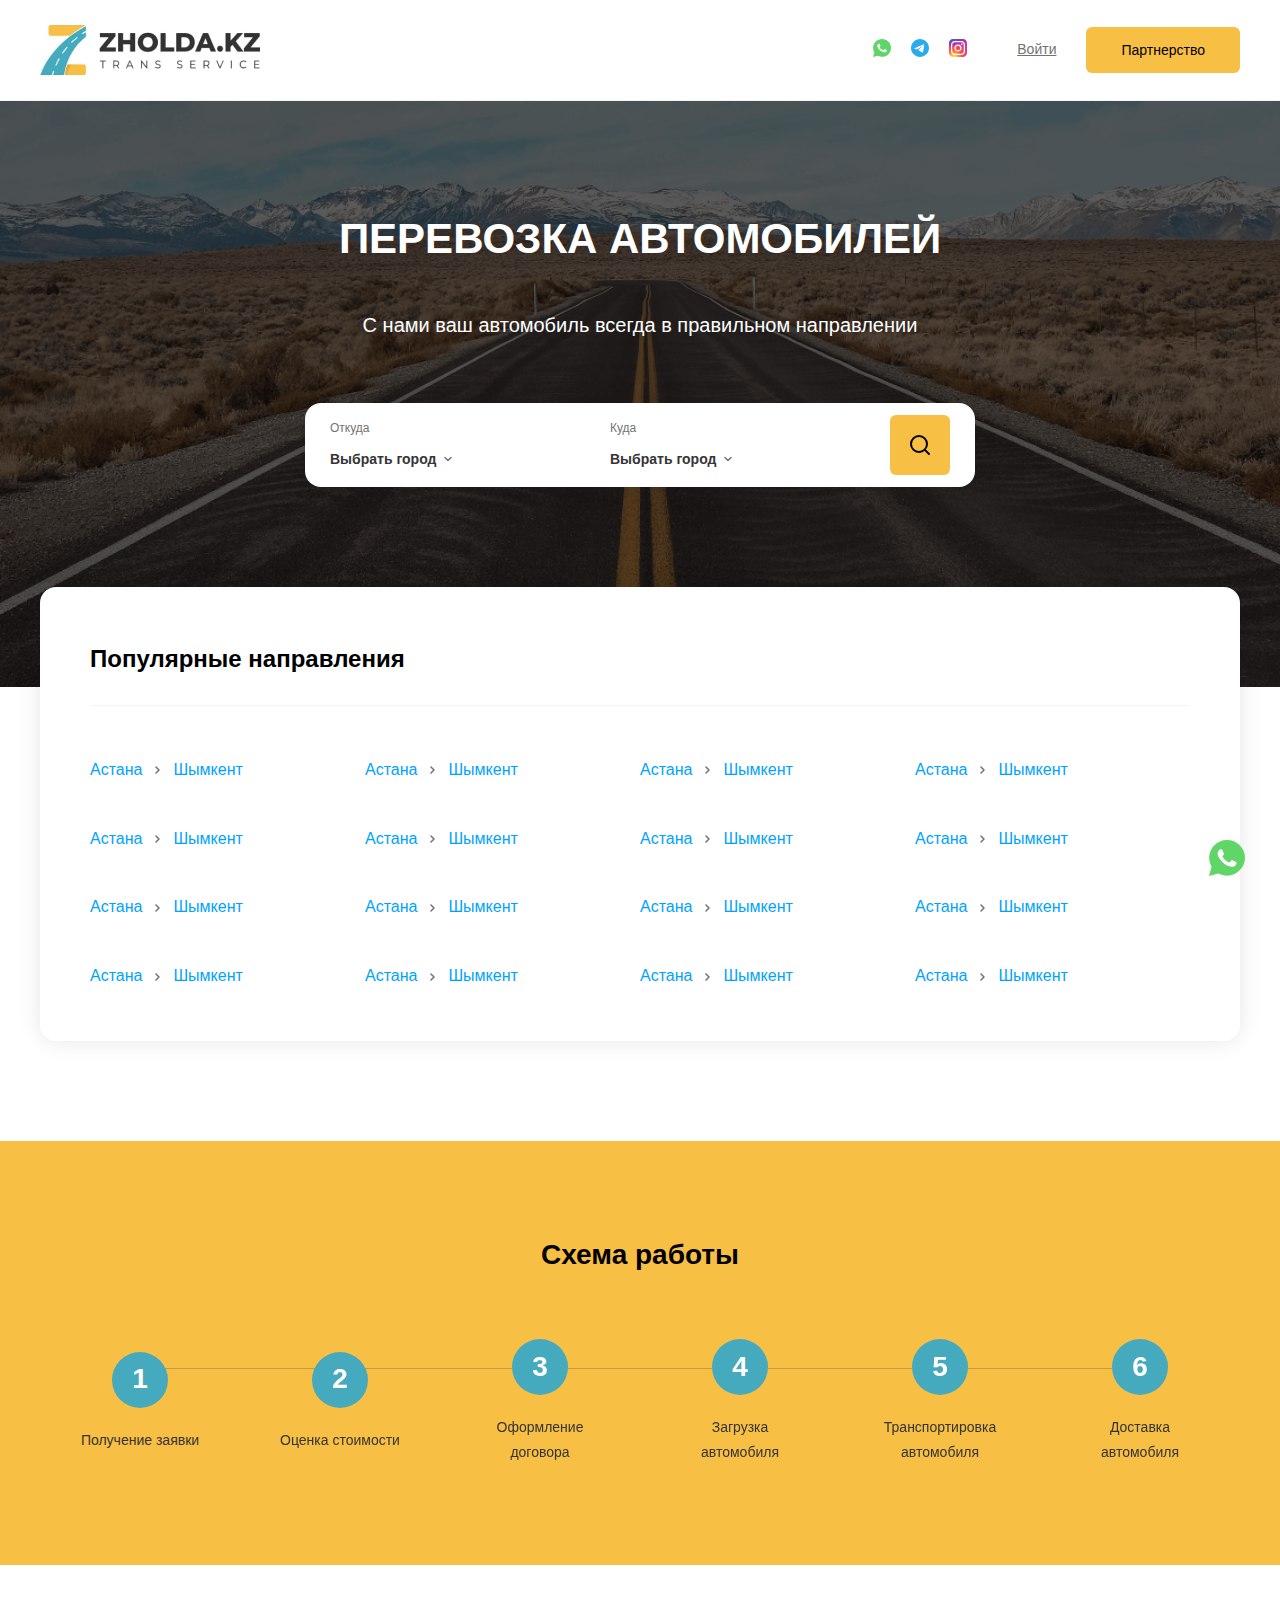
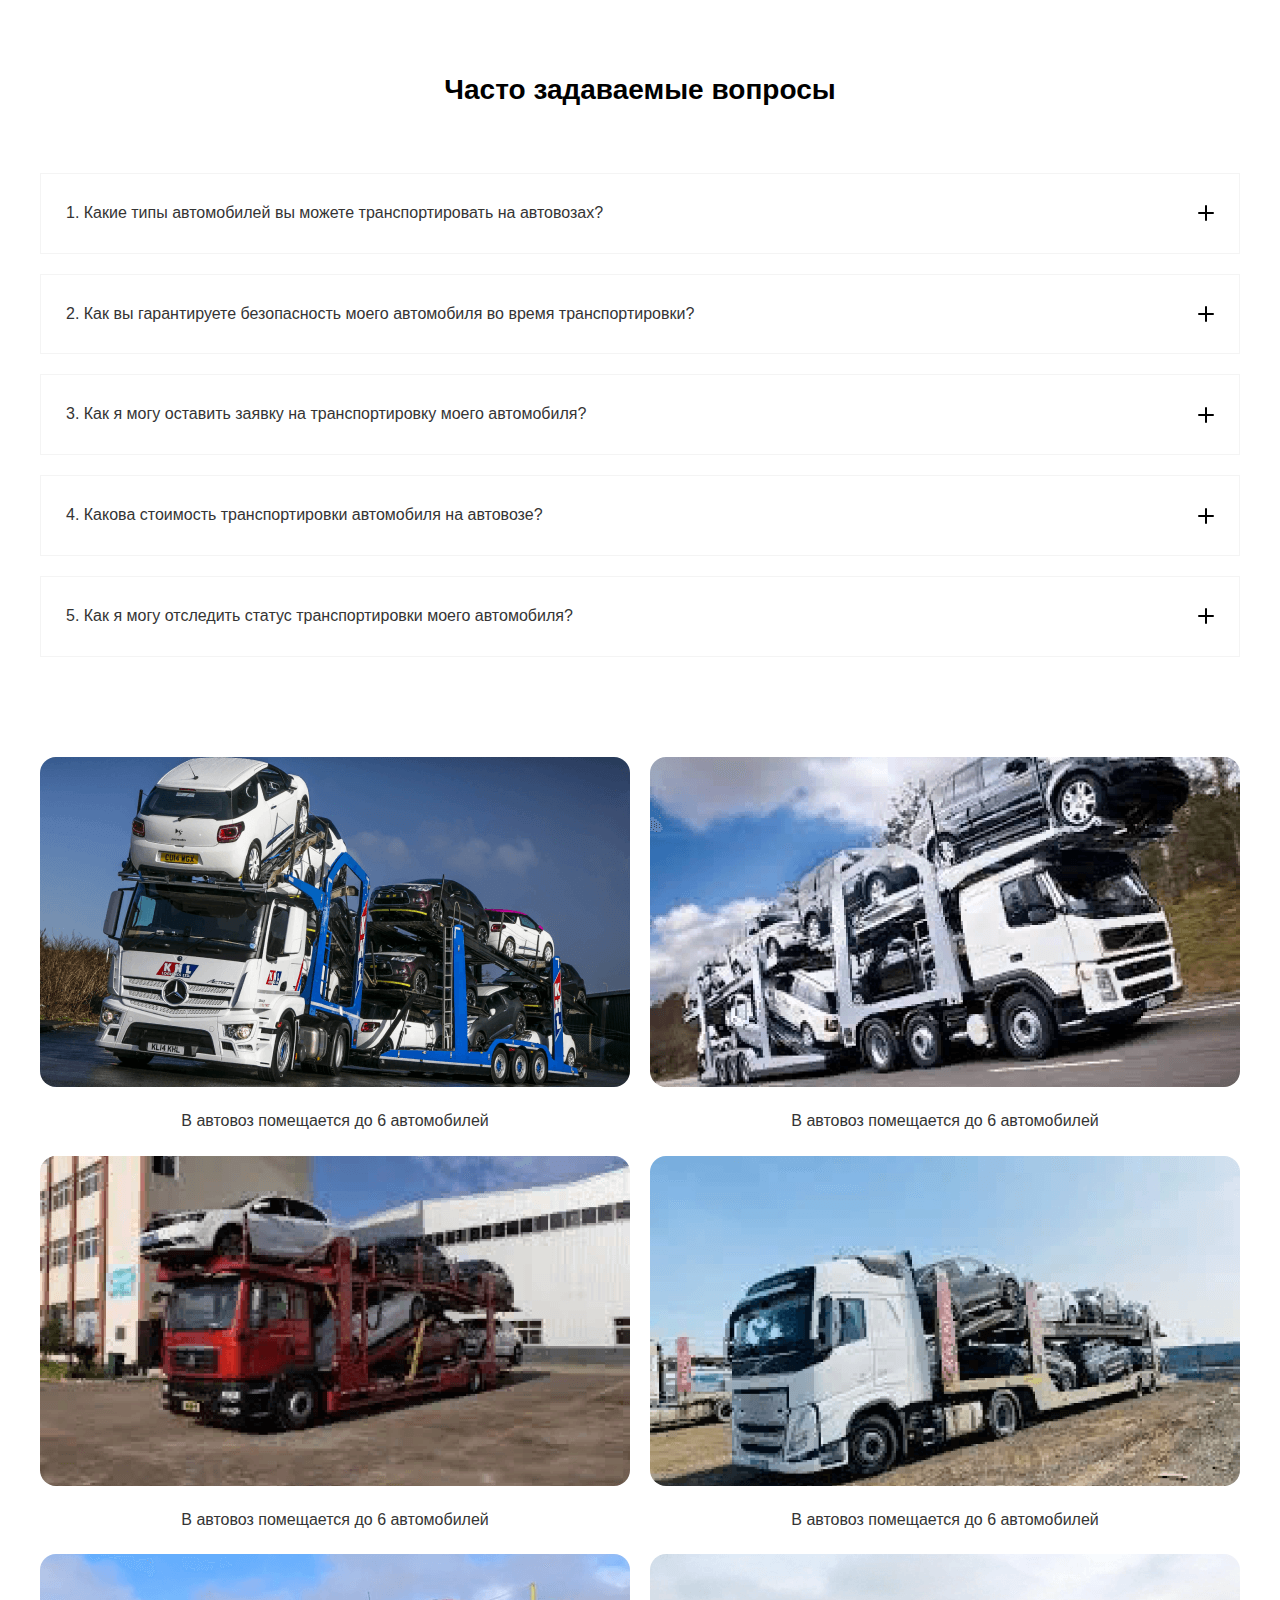
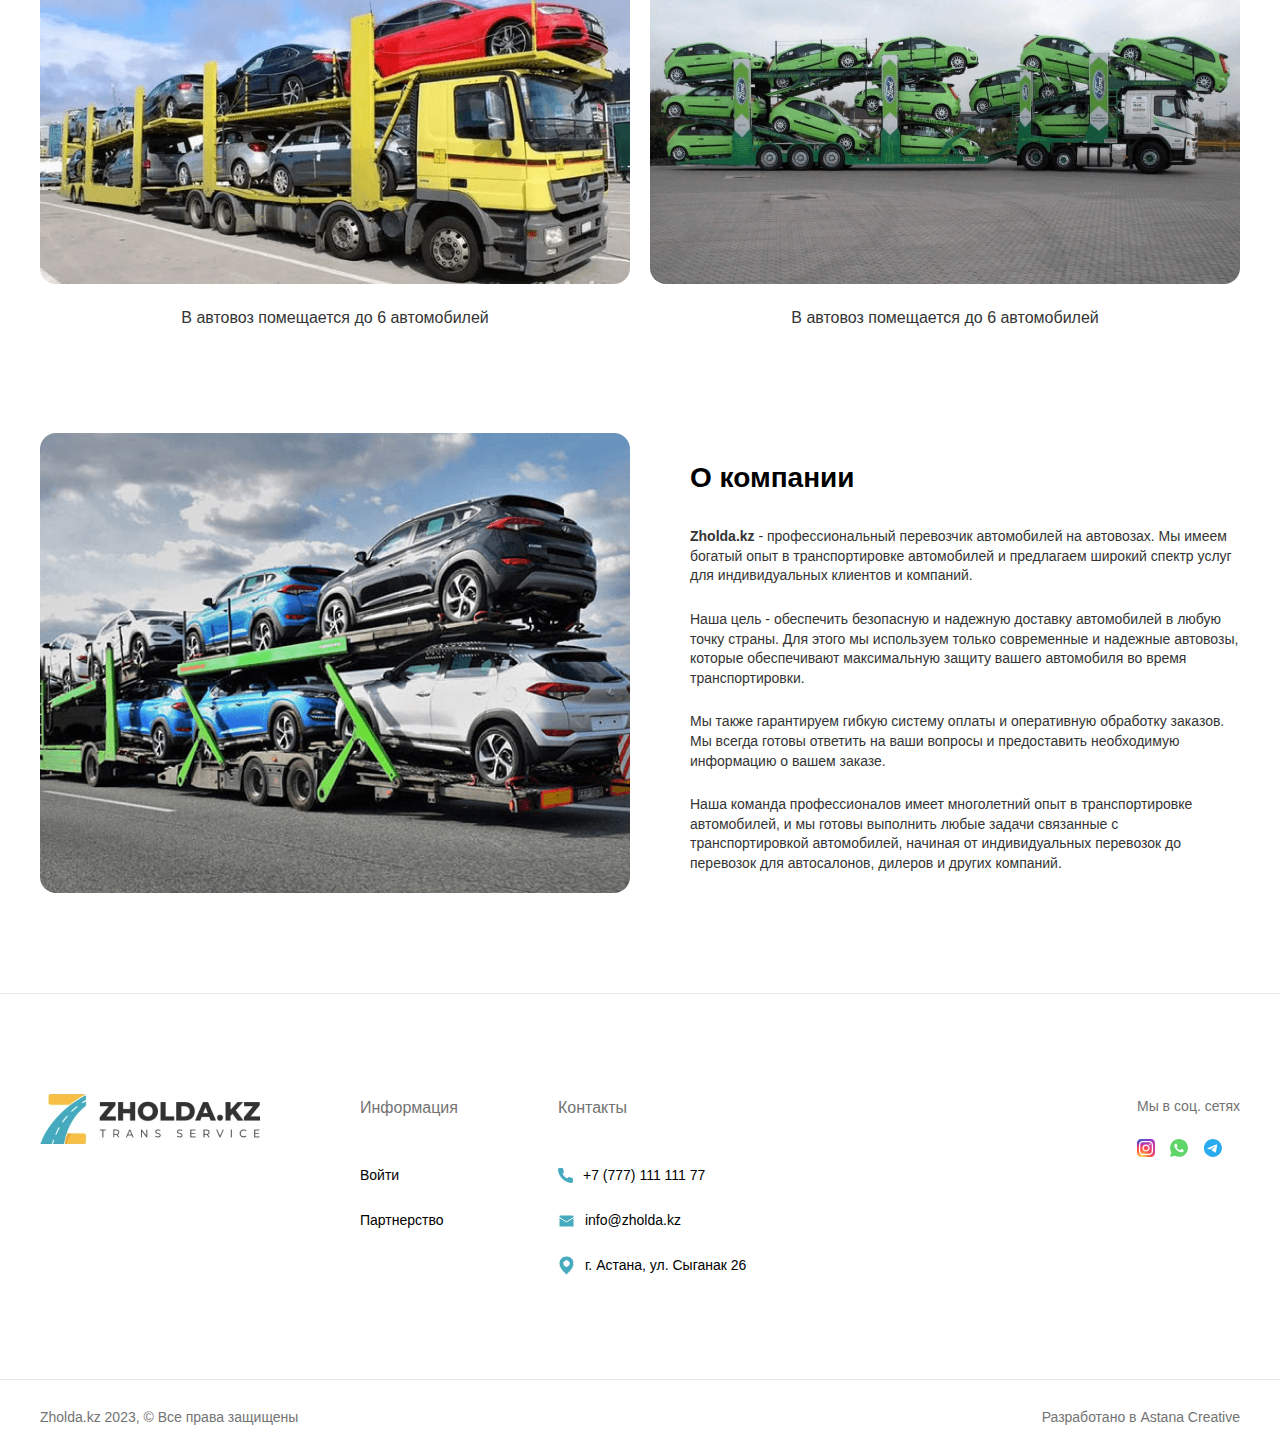
==== index.html @ df7a7ae7 "Add files via upload" ====
<!doctype html>
<html class="no-js" lang="ru">

<head>
    <meta charset="utf-8">
    <meta http-equiv="x-ua-compatible" content="ie=edge">
    <title>Zholda</title>
    <meta content="" name="description">
    <meta content="" name="keywords">
    <meta name="viewport" content="width=device-width, initial-scale=1">

    <meta content="telephone=no" name="format-detection">
    <!-- This make sence for mobile browsers. It means, that content has been optimized for mobile browsers -->
    <meta name="HandheldFriendly" content="true">


    <!--[if (gt IE 9)|!(IE)]><!-->
    <link href="./css/style.min.css" rel="stylesheet" type="text/css">
    <!--<![endif]-->

    <meta property="og:title" content="" />
    <meta property="og:url" content="" />
    <meta property="og:description" content="" />
    <meta property="og:image" content="" />
    <meta property="og:image:type" content="image/jpeg" />
    <meta property="og:image:width" content="500" />
    <meta property="og:image:height" content="300" />
    <meta property="twitter:description" content="" />

    <link rel="icon" type="image/x-icon" href="./images/favicon.ico">
    <script>
        (function (H) { H.className = H.className.replace(/\bno-js\b/, 'js') })(document.documentElement)
    </script>

</head>

<body class="page" style="visibility: hidden; opacity: 0;">

    <header class="header">

        <div class="wrapper header__cont">
            <a href="./index.html" class="header__cont-logo">
                <img src="./images/content/logo.png" alt="Логотип">
            </a>
            <div class="header__cont-right">
                <a href="#" target="_blank">
                    <svg width="18" height="18" viewBox="0 0 18 18" fill="none" xmlns="http://www.w3.org/2000/svg">
                        <path
                            d="M0.0750203 8.9189C0.0745833 10.4907 0.487122 12.0254 1.27156 13.3781L0 18L4.75119 16.7598C6.06531 17.472 7.53768 17.8452 9.0339 17.8453H9.03784C13.9772 17.8453 17.9979 13.844 18 8.92593C18.0009 6.54278 17.0695 4.30182 15.3773 2.61584C13.6853 0.930001 11.4351 0.00108764 9.03747 0C4.09757 0 0.0771326 4.00105 0.0750932 8.9189"
                            fill="url(#paint0_linear_0_49)" />
                        <path
                            d="M6.7186 5.05356C6.54482 4.66905 6.36193 4.66129 6.19667 4.65454C6.06134 4.64874 5.90664 4.64918 5.75208 4.64918C5.59738 4.64918 5.34602 4.70711 5.13356 4.93805C4.92088 5.16921 4.32159 5.72782 4.32159 6.86397C4.32159 8.00018 5.15286 9.09819 5.26874 9.25241C5.38477 9.40635 6.87352 11.8125 9.23135 12.7381C11.1909 13.5074 11.5897 13.3544 12.015 13.3158C12.4403 13.2774 13.3875 12.7574 13.5807 12.2181C13.7741 11.6789 13.7741 11.2168 13.7161 11.1202C13.6581 11.024 13.5034 10.9662 13.2714 10.8507C13.0394 10.7352 11.8989 10.1765 11.6863 10.0995C11.4737 10.0225 11.319 9.98403 11.1643 10.2153C11.0096 10.4461 10.5654 10.9662 10.43 11.1202C10.2947 11.2745 10.1593 11.2938 9.92743 11.1783C9.69531 11.0624 8.94824 10.8188 8.0619 10.0322C7.3723 9.42005 6.90674 8.66415 6.77141 8.43292C6.63608 8.20205 6.75691 8.0769 6.87323 7.96182C6.97746 7.85835 7.10529 7.69216 7.22139 7.55737C7.33705 7.4225 7.37565 7.32628 7.453 7.17227C7.53043 7.01812 7.49168 6.88325 7.43377 6.76775C7.37565 6.65224 6.92487 5.51015 6.7186 5.05356Z"
                            fill="white" />
                        <defs>
                            <linearGradient id="paint0_linear_0_49" x1="900" y1="1800" x2="900" y2="0"
                                gradientUnits="userSpaceOnUse">
                                <stop offset="0" stop-color="#1FAF38" />
                                <stop offset="1" stop-color="#60D669" />
                            </linearGradient>
                        </defs>
                    </svg>
                </a>
                <a href="#" target="_blank">
                    <svg width="18" height="18" viewBox="0 0 18 18" fill="none" xmlns="http://www.w3.org/2000/svg">
                        <g clip-path="url(#clip0_0_52)">
                            <path
                                d="M9 0C6.61359 0 4.32281 0.948797 2.63672 2.63602C0.948885 4.3239 0.000467536 6.613 0 9C0 11.386 0.949219 13.6768 2.63672 15.364C4.32281 17.0512 6.61359 18 9 18C11.3864 18 13.6772 17.0512 15.3633 15.364C17.0508 13.6768 18 11.386 18 9C18 6.61402 17.0508 4.32323 15.3633 2.63602C13.6772 0.948797 11.3864 0 9 0Z"
                                fill="url(#paint0_linear_0_52)" />
                            <path
                                d="M4.07388 8.90503C6.69795 7.76203 8.44732 7.00842 9.32201 6.64434C11.8223 5.6047 12.3412 5.42414 12.6801 5.41802C12.7547 5.41683 12.9206 5.43525 13.0289 5.52279C13.1189 5.59662 13.1442 5.69646 13.1569 5.76656C13.1681 5.83659 13.1836 5.9962 13.1709 6.1208C13.0359 7.54392 12.4495 10.9974 12.1514 12.5914C12.0262 13.2658 11.7773 13.4919 11.5369 13.514C11.0137 13.5621 10.6172 13.1686 10.1109 12.8369C9.3192 12.3176 8.87201 11.9944 8.10279 11.4877C7.21404 10.9022 7.7906 10.5803 8.29685 10.0544C8.42904 9.91669 10.7325 7.82208 10.7761 7.63209C10.7817 7.60833 10.7873 7.51973 10.7339 7.47305C10.6819 7.42622 10.6045 7.44225 10.5483 7.45491C10.4681 7.4729 9.20388 8.30934 6.75138 9.96408C6.39279 10.2107 6.06795 10.331 5.77545 10.3246C5.45482 10.3177 4.83607 10.143 4.37623 9.99361C3.81373 9.81037 3.36513 9.71348 3.40451 9.40228C3.4242 9.24028 3.64779 9.07448 4.07388 8.90503Z"
                                fill="white" />
                        </g>
                        <defs>
                            <linearGradient id="paint0_linear_0_52" x1="900" y1="0" x2="900" y2="1800"
                                gradientUnits="userSpaceOnUse">
                                <stop offset="0" stop-color="#2AABEE" />
                                <stop offset="1" stop-color="#229ED9" />
                            </linearGradient>
                            <clipPath id="clip0_0_52">
                                <rect width="18" height="18" fill="white" />
                            </clipPath>
                        </defs>
                    </svg>
                </a>
                <a href="#" target="_blank">
                    <svg width="18" height="18" viewBox="0 0 18 18" fill="none" xmlns="http://www.w3.org/2000/svg">
                        <path
                            d="M13.7812 0H4.21875C1.8888 0 0 1.8888 0 4.21875V13.7812C0 16.1112 1.8888 18 4.21875 18H13.7812C16.1112 18 18 16.1112 18 13.7812V4.21875C18 1.8888 16.1112 0 13.7812 0Z"
                            fill="url(#paint0_radial_0_55)" />
                        <path
                            d="M13.7812 0H4.21875C1.8888 0 0 1.8888 0 4.21875V13.7812C0 16.1112 1.8888 18 4.21875 18H13.7812C16.1112 18 18 16.1112 18 13.7812V4.21875C18 1.8888 16.1112 0 13.7812 0Z"
                            fill="url(#paint1_radial_0_55)" />
                        <path
                            d="M9.00063 1.96875C7.09109 1.96875 6.85139 1.97712 6.10144 2.01122C5.35289 2.04553 4.84193 2.16401 4.39488 2.33789C3.93237 2.51747 3.54009 2.75773 3.1493 3.14866C2.75815 3.53953 2.51789 3.9318 2.33775 4.39411C2.16338 4.8413 2.04476 5.35247 2.01108 6.10066C1.97754 6.85069 1.96875 7.09045 1.96875 9.00007C1.96875 10.9097 1.97719 11.1486 2.01122 11.8986C2.04567 12.6471 2.16415 13.1581 2.33789 13.6051C2.51761 14.0676 2.75787 14.4599 3.1488 14.8507C3.53953 15.2419 3.9318 15.4827 4.39397 15.6622C4.84137 15.8361 5.3524 15.9546 6.1008 15.9889C6.85083 16.023 7.09031 16.0314 8.99979 16.0314C10.9095 16.0314 11.1485 16.023 11.8984 15.9889C12.647 15.9546 13.1585 15.8361 13.6059 15.6622C14.0682 15.4827 14.4599 15.2419 14.8506 14.8507C15.2417 14.4599 15.4819 14.0676 15.6621 13.6053C15.8349 13.1581 15.9536 12.647 15.9888 11.8987C16.0225 11.1488 16.0312 10.9097 16.0312 9.00007C16.0312 7.09045 16.0225 6.85083 15.9888 6.1008C15.9536 5.35226 15.8349 4.84137 15.6621 4.39432C15.4819 3.9318 15.2417 3.53953 14.8506 3.14866C14.4595 2.75759 14.0683 2.51733 13.6055 2.33796C13.1572 2.16401 12.646 2.04546 11.8974 2.01122C11.1474 1.97712 10.9086 1.96875 8.99845 1.96875H9.00063ZM8.36986 3.23585C8.5571 3.23557 8.766 3.23585 9.00063 3.23585C10.878 3.23585 11.1005 3.2426 11.8419 3.27628C12.5274 3.30764 12.8995 3.42218 13.1474 3.51844C13.4755 3.64584 13.7095 3.79821 13.9554 4.04437C14.2015 4.29047 14.3538 4.52482 14.4816 4.85297C14.5778 5.10047 14.6925 5.47256 14.7237 6.15811C14.7574 6.89934 14.7647 7.12195 14.7647 8.99845C14.7647 10.875 14.7574 11.0976 14.7237 11.8388C14.6924 12.5243 14.5778 12.8964 14.4816 13.144C14.3542 13.4722 14.2015 13.7058 13.9554 13.9518C13.7093 14.1979 13.4757 14.3501 13.1474 14.4776C12.8998 14.5743 12.5274 14.6886 11.8419 14.7199C11.1007 14.7536 10.878 14.7609 9.00063 14.7609C7.12315 14.7609 6.90061 14.7536 6.15945 14.7199C5.4739 14.6883 5.1018 14.5737 4.85374 14.4775C4.52566 14.35 4.29124 14.1977 4.04515 13.9516C3.79905 13.7055 3.64676 13.4717 3.519 13.1434C3.42274 12.8959 3.30806 12.5238 3.27684 11.8382C3.24316 11.097 3.23641 10.8744 3.23641 8.9967C3.23641 7.11907 3.24316 6.89759 3.27684 6.15635C3.3082 5.4708 3.42274 5.09871 3.519 4.85086C3.64648 4.52271 3.79905 4.28836 4.04522 4.04227C4.29131 3.79617 4.52566 3.6438 4.85381 3.51612C5.10166 3.41944 5.4739 3.30518 6.15945 3.27368C6.80808 3.24436 7.05945 3.23557 8.36986 3.23409V3.23585ZM12.7539 4.40332C12.2881 4.40332 11.9102 4.7809 11.9102 5.24679C11.9102 5.71261 12.2881 6.09054 12.7539 6.09054C13.2197 6.09054 13.5977 5.71261 13.5977 5.24679C13.5977 4.78097 13.2197 4.40304 12.7539 4.40304V4.40332ZM9.00063 5.38917C7.00657 5.38917 5.3898 7.00594 5.3898 9.00007C5.3898 10.9942 7.00657 12.6102 9.00063 12.6102C10.9948 12.6102 12.611 10.9942 12.611 9.00007C12.611 7.00601 10.9946 5.38917 9.00049 5.38917H9.00063ZM9.00063 6.65627C10.295 6.65627 11.3444 7.70555 11.3444 9.00007C11.3444 10.2945 10.295 11.3439 9.00063 11.3439C7.70618 11.3439 6.65691 10.2945 6.65691 9.00007C6.65691 7.70555 7.70618 6.65627 9.00063 6.65627Z"
                            fill="white" />
                        <defs>
                            <radialGradient id="paint0_radial_0_55" cx="0" cy="0" r="1" gradientUnits="userSpaceOnUse"
                                gradientTransform="translate(4.78125 19.3864) rotate(-90) scale(17.8393 16.592)">
                                <stop offset="0" stop-color="#FFDD55" />
                                <stop offset="0.1" stop-color="#FFDD55" />
                                <stop offset="0.5" stop-color="#FF543E" />
                                <stop offset="1" stop-color="#C837AB" />
                            </radialGradient>
                            <radialGradient id="paint1_radial_0_55" cx="0" cy="0" r="1" gradientUnits="userSpaceOnUse"
                                gradientTransform="translate(-3.01507 1.29663) rotate(78.681) scale(7.97428 32.8702)">
                                <stop offset="0" stop-color="#3771C8" />
                                <stop offset="0.128" stop-color="#3771C8" />
                                <stop offset="1" stop-color="#6600FF" stop-opacity="0" />
                            </radialGradient>
                        </defs>
                    </svg>
                </a>
                <div class="header__cont-login popup-btn" data-popup="login">
                    <p>Войти</p>
                    <svg width="14" height="15" viewBox="0 0 14 15" fill="none" xmlns="http://www.w3.org/2000/svg">
                        <path
                            d="M7.16104 6.72222C8.87923 6.72222 10.2721 5.32933 10.2721 3.61111C10.2721 1.89289 8.87923 0.5 7.16104 0.5C5.44282 0.5 4.04993 1.89289 4.04993 3.61111C4.04993 5.32933 5.44282 6.72222 7.16104 6.72222Z"
                            fill="#343434" />
                        <path
                            d="M0.938965 12.1667C0.938965 13.4554 1.98364 14.5 3.2723 14.5H11.0501C12.3388 14.5 13.3834 13.4554 13.3834 12.1667C13.3834 10.878 12.2167 8.27778 7.16119 8.27778C2.10563 8.27778 0.938965 10.878 0.938965 12.1667Z"
                            fill="#343434" />
                    </svg>
                </div>
                <div class="yel-btn popup-btn" data-popup="part">
                    Партнерство
                </div>
            </div>
        </div>
    </header>
    
    <section class="search">
        <div class="wrapper search__cont">
            <h1>

                Перевозка автомобилей

            </h1>
            <p>
                С нами ваш автомобиль всегда в правильном направлении
            </p>
            <form class="search__cont-ser">
                <div class="search__cont-ser-sel">
                    <p>Откуда</p>
                    <select class="search__cont-ser-from">
                        <option data-display="Выбрать город">Выбрать город</option>
                        <option value="1">Астана</option>
                        <option value="2">Алматы</option>
                        <option value="3">Павлодар</option>
                        <option value="4">Экибастуз</option>
                        <option value="5">Шымкент</option>
                        <option value="6">Петропавловск</option>
                        <option value="7">Усть-Каменогорск</option>
                    </select>
                </div>
                <div class="search__cont-ser-sel">
                    <p>Куда</p>
                    <select class="search__cont-ser-where">
                        <option data-display="Выбрать город">Выбрать город</option>
                        <option value="1">Астана</option>
                        <option value="2">Алматы</option>
                        <option value="3">Павлодар</option>
                        <option value="4">Экибастуз</option>
                        <option value="5">Шымкент</option>
                        <option value="6">Петропавловск</option>
                        <option value="7">Усть-Каменогорск</option>
                    </select>
                </div>
                <button class="yel-btn" type="submit">
                    <p>Найти маршруты</p>
                    <svg width="20" height="20" viewBox="0 0 20 20" fill="none" xmlns="http://www.w3.org/2000/svg">
                        <path
                            d="M19 19L14.65 14.65M17.0001 9C17.0001 13.4183 13.4183 17 9.00006 17C4.58178 17 1.00006 13.4183 1.00006 9C1.00006 4.58172 4.58178 1 9.00006 1C13.4183 1 17.0001 4.58172 17.0001 9Z"
                            stroke="black" stroke-width="2" stroke-linecap="round" stroke-linejoin="round" />
                    </svg>
                </button>
            </form>
        </div>
    </section>

    <section class="popular">
        <div class="wrapper popular__cont">
            <h2>

                Популярные направления

            </h2>
            <div class="popular__cont-items">
                <a href="#" class="popular__cont-items-item">
                    <p>
                        Астана
                    </p>
                    <svg width="5" height="8" viewBox="0 0 5 8" fill="none" xmlns="http://www.w3.org/2000/svg">
                        <path d="M1 7L4 4L1 1" stroke="#737373" stroke-width="1.5" stroke-linecap="round"
                            stroke-linejoin="round" />
                    </svg>
                    <p>
                        Шымкент
                    </p>
                </a>
                <a href="#" class="popular__cont-items-item">
                    <p>
                        Астана
                    </p>
                    <svg width="5" height="8" viewBox="0 0 5 8" fill="none" xmlns="http://www.w3.org/2000/svg">
                        <path d="M1 7L4 4L1 1" stroke="#737373" stroke-width="1.5" stroke-linecap="round"
                            stroke-linejoin="round" />
                    </svg>
                    <p>
                        Шымкент
                    </p>
                </a>
                <a href="#" class="popular__cont-items-item">
                    <p>
                        Астана
                    </p>
                    <svg width="5" height="8" viewBox="0 0 5 8" fill="none" xmlns="http://www.w3.org/2000/svg">
                        <path d="M1 7L4 4L1 1" stroke="#737373" stroke-width="1.5" stroke-linecap="round"
                            stroke-linejoin="round" />
                    </svg>
                    <p>
                        Шымкент
                    </p>
                </a>
                <a href="#" class="popular__cont-items-item">
                    <p>
                        Астана
                    </p>
                    <svg width="5" height="8" viewBox="0 0 5 8" fill="none" xmlns="http://www.w3.org/2000/svg">
                        <path d="M1 7L4 4L1 1" stroke="#737373" stroke-width="1.5" stroke-linecap="round"
                            stroke-linejoin="round" />
                    </svg>
                    <p>
                        Шымкент
                    </p>
                </a>
                <a href="#" class="popular__cont-items-item">
                    <p>
                        Астана
                    </p>
                    <svg width="5" height="8" viewBox="0 0 5 8" fill="none" xmlns="http://www.w3.org/2000/svg">
                        <path d="M1 7L4 4L1 1" stroke="#737373" stroke-width="1.5" stroke-linecap="round"
                            stroke-linejoin="round" />
                    </svg>
                    <p>
                        Шымкент
                    </p>
                </a>
                <a href="#" class="popular__cont-items-item">
                    <p>
                        Астана
                    </p>
                    <svg width="5" height="8" viewBox="0 0 5 8" fill="none" xmlns="http://www.w3.org/2000/svg">
                        <path d="M1 7L4 4L1 1" stroke="#737373" stroke-width="1.5" stroke-linecap="round"
                            stroke-linejoin="round" />
                    </svg>
                    <p>
                        Шымкент
                    </p>
                </a>
                <a href="#" class="popular__cont-items-item">
                    <p>
                        Астана
                    </p>
                    <svg width="5" height="8" viewBox="0 0 5 8" fill="none" xmlns="http://www.w3.org/2000/svg">
                        <path d="M1 7L4 4L1 1" stroke="#737373" stroke-width="1.5" stroke-linecap="round"
                            stroke-linejoin="round" />
                    </svg>
                    <p>
                        Шымкент
                    </p>
                </a>
                <a href="#" class="popular__cont-items-item">
                    <p>
                        Астана
                    </p>
                    <svg width="5" height="8" viewBox="0 0 5 8" fill="none" xmlns="http://www.w3.org/2000/svg">
                        <path d="M1 7L4 4L1 1" stroke="#737373" stroke-width="1.5" stroke-linecap="round"
                            stroke-linejoin="round" />
                    </svg>
                    <p>
                        Шымкент
                    </p>
                </a>
                <a href="#" class="popular__cont-items-item">
                    <p>
                        Астана
                    </p>
                    <svg width="5" height="8" viewBox="0 0 5 8" fill="none" xmlns="http://www.w3.org/2000/svg">
                        <path d="M1 7L4 4L1 1" stroke="#737373" stroke-width="1.5" stroke-linecap="round"
                            stroke-linejoin="round" />
                    </svg>
                    <p>
                        Шымкент
                    </p>
                </a>
                <a href="#" class="popular__cont-items-item">
                    <p>
                        Астана
                    </p>
                    <svg width="5" height="8" viewBox="0 0 5 8" fill="none" xmlns="http://www.w3.org/2000/svg">
                        <path d="M1 7L4 4L1 1" stroke="#737373" stroke-width="1.5" stroke-linecap="round"
                            stroke-linejoin="round" />
                    </svg>
                    <p>
                        Шымкент
                    </p>
                </a>
                <a href="#" class="popular__cont-items-item">
                    <p>
                        Астана
                    </p>
                    <svg width="5" height="8" viewBox="0 0 5 8" fill="none" xmlns="http://www.w3.org/2000/svg">
                        <path d="M1 7L4 4L1 1" stroke="#737373" stroke-width="1.5" stroke-linecap="round"
                            stroke-linejoin="round" />
                    </svg>
                    <p>
                        Шымкент
                    </p>
                </a>
                <a href="#" class="popular__cont-items-item">
                    <p>
                        Астана
                    </p>
                    <svg width="5" height="8" viewBox="0 0 5 8" fill="none" xmlns="http://www.w3.org/2000/svg">
                        <path d="M1 7L4 4L1 1" stroke="#737373" stroke-width="1.5" stroke-linecap="round"
                            stroke-linejoin="round" />
                    </svg>
                    <p>
                        Шымкент
                    </p>
                </a>
                <a href="#" class="popular__cont-items-item">
                    <p>
                        Астана
                    </p>
                    <svg width="5" height="8" viewBox="0 0 5 8" fill="none" xmlns="http://www.w3.org/2000/svg">
                        <path d="M1 7L4 4L1 1" stroke="#737373" stroke-width="1.5" stroke-linecap="round"
                            stroke-linejoin="round" />
                    </svg>
                    <p>
                        Шымкент
                    </p>
                </a>
                <a href="#" class="popular__cont-items-item">
                    <p>
                        Астана
                    </p>
                    <svg width="5" height="8" viewBox="0 0 5 8" fill="none" xmlns="http://www.w3.org/2000/svg">
                        <path d="M1 7L4 4L1 1" stroke="#737373" stroke-width="1.5" stroke-linecap="round"
                            stroke-linejoin="round" />
                    </svg>
                    <p>
                        Шымкент
                    </p>
                </a>
                <a href="#" class="popular__cont-items-item">
                    <p>
                        Астана
                    </p>
                    <svg width="5" height="8" viewBox="0 0 5 8" fill="none" xmlns="http://www.w3.org/2000/svg">
                        <path d="M1 7L4 4L1 1" stroke="#737373" stroke-width="1.5" stroke-linecap="round"
                            stroke-linejoin="round" />
                    </svg>
                    <p>
                        Шымкент
                    </p>
                </a>
                <a href="#" class="popular__cont-items-item">
                    <p>
                        Астана
                    </p>
                    <svg width="5" height="8" viewBox="0 0 5 8" fill="none" xmlns="http://www.w3.org/2000/svg">
                        <path d="M1 7L4 4L1 1" stroke="#737373" stroke-width="1.5" stroke-linecap="round"
                            stroke-linejoin="round" />
                    </svg>
                    <p>
                        Шымкент
                    </p>
                </a>
            </div>
        </div>
    </section>

    <section class="scheme">
        <div class="wrapper scheme__cont">
            <h2>

                Схема работы

            </h2>
            <div class="scheme__cont-items">
                <div class="scheme__cont-items-line"></div>
                <div class="scheme__cont-items-item">
                    <div class="scheme__cont-items-item-num">
                        1
                    </div>
                    <p>
                        Получение заявки
                    </p>
                </div>
                <div class="scheme__cont-items-item">
                    <div class="scheme__cont-items-item-num">
                        2
                    </div>
                    <p>
                        Оценка стоимости
                    </p>
                </div>
                <div class="scheme__cont-items-item">
                    <div class="scheme__cont-items-item-num">
                        3
                    </div>
                    <p>
                        Оформление договора
                    </p>
                </div>
                <div class="scheme__cont-items-item">
                    <div class="scheme__cont-items-item-num">
                        4
                    </div>
                    <p>
                        Загрузка автомобиля
                    </p>
                </div>
                <div class="scheme__cont-items-item">
                    <div class="scheme__cont-items-item-num">
                        5
                    </div>
                    <p>
                        Транспортировка автомобиля
                    </p>
                </div>
                <div class="scheme__cont-items-item">
                    <div class="scheme__cont-items-item-num">
                        6
                    </div>
                    <p>
                        Доставка автомобиля
                    </p>
                </div>
            </div>
        </div>
    </section>

    <section class="que">
        <div class="wrapper que__cont">
            <h2>

                Часто задаваемые вопросы

            </h2>
            <div class="que__cont-items">
                <div class="que__cont-item">
                    <div class="que__cont-item-top">
                        <p>
                            1. Какие типы автомобилей вы можете транспортировать на автовозах?
                        </p>
                        <svg class="plus" width="16" height="16" viewBox="0 0 16 16" fill="none"
                            xmlns="http://www.w3.org/2000/svg">
                            <path d="M8 1V15" stroke="black" stroke-width="2" stroke-linecap="round"
                                stroke-linejoin="round" />
                            <path d="M1 8H15" stroke="black" stroke-width="2" stroke-linecap="round"
                                stroke-linejoin="round" />
                        </svg>
                        <svg class="minus" width="16" height="2" viewBox="0 0 16 2" fill="none"
                            xmlns="http://www.w3.org/2000/svg">
                            <path d="M1 1H15" stroke="white" stroke-width="2" stroke-linecap="round"
                                stroke-linejoin="round" />
                        </svg>
                    </div>
                    <div class="que__cont-item-text">
                        Мы можем транспортировать любые типы автомобилей, включая легковые автомобили, грузовики,
                        автобусы, специализированные автомобили и другие.
                    </div>
                </div>
                <div class="que__cont-item">
                    <div class="que__cont-item-top">
                        <p>
                            2. Как вы гарантируете безопасность моего автомобиля во время транспортировки?
                        </p>
                        <svg class="plus" width="16" height="16" viewBox="0 0 16 16" fill="none"
                            xmlns="http://www.w3.org/2000/svg">
                            <path d="M8 1V15" stroke="black" stroke-width="2" stroke-linecap="round"
                                stroke-linejoin="round" />
                            <path d="M1 8H15" stroke="black" stroke-width="2" stroke-linecap="round"
                                stroke-linejoin="round" />
                        </svg>
                        <svg class="minus" width="16" height="2" viewBox="0 0 16 2" fill="none"
                            xmlns="http://www.w3.org/2000/svg">
                            <path d="M1 1H15" stroke="white" stroke-width="2" stroke-linecap="round"
                                stroke-linejoin="round" />
                        </svg>
                    </div>
                    <div class="que__cont-item-text">
                        Мы можем транспортировать любые типы автомобилей, включая легковые автомобили, грузовики,
                        автобусы, специализированные автомобили и другие.
                    </div>
                </div>
                <div class="que__cont-item">
                    <div class="que__cont-item-top">
                        <p>
                            3. Как я могу оставить заявку на транспортировку моего автомобиля?
                        </p>
                        <svg class="plus" width="16" height="16" viewBox="0 0 16 16" fill="none"
                            xmlns="http://www.w3.org/2000/svg">
                            <path d="M8 1V15" stroke="black" stroke-width="2" stroke-linecap="round"
                                stroke-linejoin="round" />
                            <path d="M1 8H15" stroke="black" stroke-width="2" stroke-linecap="round"
                                stroke-linejoin="round" />
                        </svg>
                        <svg class="minus" width="16" height="2" viewBox="0 0 16 2" fill="none"
                            xmlns="http://www.w3.org/2000/svg">
                            <path d="M1 1H15" stroke="white" stroke-width="2" stroke-linecap="round"
                                stroke-linejoin="round" />
                        </svg>
                    </div>
                    <div class="que__cont-item-text">
                        Мы можем транспортировать любые типы автомобилей, включая легковые автомобили, грузовики,
                        автобусы, специализированные автомобили и другие.
                    </div>
                </div>
                <div class="que__cont-item">
                    <div class="que__cont-item-top">
                        <p>
                            4. Какова стоимость транспортировки автомобиля на автовозе?
                        </p>
                        <svg class="plus" width="16" height="16" viewBox="0 0 16 16" fill="none"
                            xmlns="http://www.w3.org/2000/svg">
                            <path d="M8 1V15" stroke="black" stroke-width="2" stroke-linecap="round"
                                stroke-linejoin="round" />
                            <path d="M1 8H15" stroke="black" stroke-width="2" stroke-linecap="round"
                                stroke-linejoin="round" />
                        </svg>
                        <svg class="minus" width="16" height="2" viewBox="0 0 16 2" fill="none"
                            xmlns="http://www.w3.org/2000/svg">
                            <path d="M1 1H15" stroke="white" stroke-width="2" stroke-linecap="round"
                                stroke-linejoin="round" />
                        </svg>
                    </div>
                    <div class="que__cont-item-text">
                        Мы можем транспортировать любые типы автомобилей, включая легковые автомобили, грузовики,
                        автобусы, специализированные автомобили и другие.
                    </div>
                </div>
                <div class="que__cont-item">
                    <div class="que__cont-item-top">
                        <p>
                            5. Как я могу отследить статус транспортировки моего автомобиля?
                        </p>
                        <svg class="plus" width="16" height="16" viewBox="0 0 16 16" fill="none"
                            xmlns="http://www.w3.org/2000/svg">
                            <path d="M8 1V15" stroke="black" stroke-width="2" stroke-linecap="round"
                                stroke-linejoin="round" />
                            <path d="M1 8H15" stroke="black" stroke-width="2" stroke-linecap="round"
                                stroke-linejoin="round" />
                        </svg>
                        <svg class="minus" width="16" height="2" viewBox="0 0 16 2" fill="none"
                            xmlns="http://www.w3.org/2000/svg">
                            <path d="M1 1H15" stroke="white" stroke-width="2" stroke-linecap="round"
                                stroke-linejoin="round" />
                        </svg>
                    </div>
                    <div class="que__cont-item-text">
                        Мы можем транспортировать любые типы автомобилей, включая легковые автомобили, грузовики,
                        автобусы, специализированные автомобили и другие.
                    </div>
                </div>
            </div>
        </div>
    </section>

    <section class="pic">
        <div class="wrapper pic__cont">
            <div class="pic__cont-items">
                <div class="pic__cont-item">
                    <div class="pic__cont-item-img">
                        <img src="./images/content/p1.png">
                    </div>
                    <p>
                        В автовоз помещается до 6 автомобилей
                    </p>
                </div>
                <div class="pic__cont-item">
                    <div class="pic__cont-item-img">
                        <img src="./images/content/p2.png">
                    </div>
                    <p>
                        В автовоз помещается до 6 автомобилей
                    </p>
                </div>
                <div class="pic__cont-item">
                    <div class="pic__cont-item-img">
                        <img src="./images/content/p3.png">
                    </div>
                    <p>
                        В автовоз помещается до 6 автомобилей
                    </p>
                </div>
                <div class="pic__cont-item">
                    <div class="pic__cont-item-img">
                        <img src="./images/content/p4.png">
                    </div>
                    <p>
                        В автовоз помещается до 6 автомобилей
                    </p>
                </div>
                <div class="pic__cont-item">
                    <div class="pic__cont-item-img">
                        <img src="./images/content/p5.png">
                    </div>
                    <p>
                        В автовоз помещается до 6 автомобилей
                    </p>
                </div>
                <div class="pic__cont-item">
                    <div class="pic__cont-item-img">
                        <img src="./images/content/p6.png">
                    </div>
                    <p>
                        В автовоз помещается до 6 автомобилей
                    </p>
                </div>
            </div>
        </div>
    </section>

    <section class="about">
        <div class="wrapper about__cont">
            <div class="about__cont-img">
                <img src="./images/content/about.png">
            </div>
            <div class="about__cont-text">
                <h2>

                    О компании

                </h2>
                <p>
                    <b>Zholda.kz</b> - профессиональный перевозчик автомобилей на автовозах. Мы имеем богатый опыт в
                    транспортировке автомобилей и предлагаем широкий спектр услуг для индивидуальных клиентов и
                    компаний.
                </p>
                <p>
                    Наша цель - обеспечить безопасную и надежную доставку автомобилей в любую точку страны. Для этого мы
                    используем только современные и надежные автовозы, которые обеспечивают максимальную защиту вашего
                    автомобиля во время транспортировки.
                </p>
                <p>
                    Мы также гарантируем гибкую систему оплаты и оперативную обработку заказов. Мы всегда готовы
                    ответить на ваши вопросы и предоставить необходимую информацию о вашем заказе.
                </p>
                <p>
                    Наша команда профессионалов имеет многолетний опыт в транспортировке автомобилей, и мы готовы
                    выполнить любые задачи связанные с транспортировкой автомобилей, начиная от индивидуальных перевозок
                    до перевозок для автосалонов, дилеров и других компаний.
                </p>
            </div>
        </div>
    </section>

    <footer class="footer">
        <div class="footer-top">
            <div class="wrapper footer__cont">
                <a href="./index.html" class="footer__cont-logo">
                    <img src="./images/content/logo.png" alt="Логотип">
                </a>
                <div class="footer__cont-list inf">
                    <div class="footer__cont-list-title">
                        Информация
                    </div>
                    <div class="footer__cont-list-item popup-btn" data-popup="login">
                        Войти
                    </div>
                    <div class="footer__cont-list-item popup-btn" data-popup="part">
                        Партнерство
                    </div>
                </div>
                <div class="footer__cont-list cont">
                    <div class="footer__cont-list-title">
                        Контакты
                    </div>
                    <a href="tel:+777711111177" class="footer__cont-list-item">
                        <svg width="15" height="15" viewBox="0 0 15 15" fill="none" xmlns="http://www.w3.org/2000/svg">
                            <path
                                d="M14.9698 11.2304V13.4885C14.9707 13.6981 14.9277 13.9056 14.8437 14.0977C14.7598 14.2898 14.6366 14.4622 14.4821 14.6039C14.3277 14.7456 14.1453 14.8535 13.9467 14.9207C13.7481 14.9878 13.5377 15.0128 13.3289 14.9939C11.0127 14.7422 8.78788 13.9508 6.83311 12.6831C5.01446 11.5274 3.47255 9.98554 2.3169 8.16689C1.04482 6.20324 0.253179 3.96756 0.00610946 1.64096C-0.0127002 1.43282 0.0120369 1.22303 0.0787455 1.02497C0.145454 0.826907 0.252673 0.644904 0.393575 0.490549C0.534477 0.336194 0.705975 0.212869 0.897151 0.128425C1.08833 0.0439815 1.29499 0.000269792 1.50399 7.29762e-05H3.76209C4.12738 -0.00352226 4.48152 0.125833 4.75849 0.364029C5.03546 0.602224 5.21637 0.933007 5.26749 1.29472C5.3628 2.01736 5.53956 2.72691 5.79439 3.40981C5.89566 3.67922 5.91757 3.97202 5.85754 4.2535C5.79751 4.53498 5.65804 4.79336 5.45567 4.99801L4.49974 5.95394C5.57125 7.83837 7.13153 9.39864 9.01595 10.4702L9.97188 9.51422C10.1765 9.31185 10.4349 9.17238 10.7164 9.11235C10.9979 9.05232 11.2907 9.07423 11.5601 9.17551C12.243 9.43033 12.9525 9.60709 13.6752 9.7024C14.0408 9.75398 14.3747 9.93815 14.6134 10.2199C14.8521 10.5016 14.979 10.8612 14.9698 11.2304Z"
                                fill="#46AABE" />
                        </svg>
                        +7 (777) 111 111 77
                    </a>
                    <a href="mailto:info@zholda.kz" class="footer__cont-list-item">
                        <svg width="17" height="14" viewBox="0 0 17 14" fill="none" xmlns="http://www.w3.org/2000/svg">
                            <path
                                d="M14.5 1H2.5C1.67157 1 1 1.67157 1 2.5V11.5C1 12.3284 1.67157 13 2.5 13H14.5C15.3284 13 16 12.3284 16 11.5V2.5C16 1.67157 15.3284 1 14.5 1Z"
                                fill="#46AABE" stroke="white" stroke-linecap="round" stroke-linejoin="round" />
                            <path
                                d="M16 3.25L9.2725 7.525C9.04095 7.67007 8.77324 7.74701 8.5 7.74701C8.22676 7.74701 7.95905 7.67007 7.7275 7.525L1 3.25"
                                fill="#46AABE" />
                            <path
                                d="M16 3.25L9.2725 7.525C9.04095 7.67007 8.77324 7.74701 8.5 7.74701C8.22676 7.74701 7.95905 7.67007 7.7275 7.525L1 3.25"
                                stroke="white" stroke-linecap="round" stroke-linejoin="round" />
                        </svg>
                        info@zholda.kz
                    </a>
                    <div class="footer__cont-list-item">
                        <svg width="17" height="21" viewBox="0 0 17 21" fill="none" xmlns="http://www.w3.org/2000/svg">
                            <path
                                d="M16 8.5C16 14.125 8.5 19.75 8.5 19.75C8.5 19.75 1 14.125 1 8.5C1 6.51088 1.79018 4.60322 3.1967 3.1967C4.60322 1.79018 6.51088 1 8.5 1C10.4891 1 12.3968 1.79018 13.8033 3.1967C15.2098 4.60322 16 6.51088 16 8.5Z"
                                fill="#46AABE" stroke="white" stroke-linecap="round" stroke-linejoin="round" />
                            <path
                                d="M8.5 11.3125C10.0533 11.3125 11.3125 10.0533 11.3125 8.5C11.3125 6.9467 10.0533 5.6875 8.5 5.6875C6.9467 5.6875 5.6875 6.9467 5.6875 8.5C5.6875 10.0533 6.9467 11.3125 8.5 11.3125Z"
                                fill="white" stroke="white" stroke-linecap="round" stroke-linejoin="round" />
                        </svg>
                        г. Астана, ул. Сыганак 26
                    </div>
                </div>
                <div class="footer__cont-soc">
                    <p>
                        Мы в соц. сетях
                    </p>
                    <div class="footer__cont-soc-items">
                        <a href="#" target="_blank">
                            <svg width="18" height="18" viewBox="0 0 18 18" fill="none"
                                xmlns="http://www.w3.org/2000/svg">
                                <path
                                    d="M13.7812 0H4.21875C1.8888 0 0 1.8888 0 4.21875V13.7812C0 16.1112 1.8888 18 4.21875 18H13.7812C16.1112 18 18 16.1112 18 13.7812V4.21875C18 1.8888 16.1112 0 13.7812 0Z"
                                    fill="url(#paint0_radial_0_181)" />
                                <path
                                    d="M13.7812 0H4.21875C1.8888 0 0 1.8888 0 4.21875V13.7812C0 16.1112 1.8888 18 4.21875 18H13.7812C16.1112 18 18 16.1112 18 13.7812V4.21875C18 1.8888 16.1112 0 13.7812 0Z"
                                    fill="url(#paint1_radial_0_181)" />
                                <path
                                    d="M9.00063 1.96875C7.09109 1.96875 6.85139 1.97712 6.10144 2.01122C5.35289 2.04553 4.84193 2.16401 4.39488 2.33789C3.93237 2.51747 3.54009 2.75773 3.1493 3.14866C2.75815 3.53953 2.51789 3.9318 2.33775 4.39411C2.16338 4.8413 2.04476 5.35247 2.01108 6.10066C1.97754 6.85069 1.96875 7.09045 1.96875 9.00007C1.96875 10.9097 1.97719 11.1486 2.01122 11.8986C2.04567 12.6471 2.16415 13.1581 2.33789 13.6051C2.51761 14.0676 2.75787 14.4599 3.1488 14.8507C3.53953 15.2419 3.9318 15.4827 4.39397 15.6622C4.84137 15.8361 5.3524 15.9546 6.1008 15.9889C6.85083 16.023 7.09031 16.0314 8.99979 16.0314C10.9095 16.0314 11.1485 16.023 11.8984 15.9889C12.647 15.9546 13.1585 15.8361 13.6059 15.6622C14.0682 15.4827 14.4599 15.2419 14.8506 14.8507C15.2417 14.4599 15.4819 14.0676 15.6621 13.6053C15.8349 13.1581 15.9536 12.647 15.9888 11.8987C16.0225 11.1488 16.0312 10.9097 16.0312 9.00007C16.0312 7.09045 16.0225 6.85083 15.9888 6.1008C15.9536 5.35226 15.8349 4.84137 15.6621 4.39432C15.4819 3.9318 15.2417 3.53953 14.8506 3.14866C14.4595 2.75759 14.0683 2.51733 13.6055 2.33796C13.1572 2.16401 12.646 2.04546 11.8974 2.01122C11.1474 1.97712 10.9086 1.96875 8.99845 1.96875H9.00063ZM8.36986 3.23585C8.5571 3.23557 8.766 3.23585 9.00063 3.23585C10.878 3.23585 11.1005 3.2426 11.8419 3.27628C12.5274 3.30764 12.8995 3.42218 13.1474 3.51844C13.4755 3.64584 13.7095 3.79821 13.9554 4.04437C14.2015 4.29047 14.3538 4.52482 14.4816 4.85297C14.5778 5.10047 14.6925 5.47256 14.7237 6.15811C14.7574 6.89934 14.7647 7.12195 14.7647 8.99845C14.7647 10.875 14.7574 11.0976 14.7237 11.8388C14.6924 12.5243 14.5778 12.8964 14.4816 13.144C14.3542 13.4722 14.2015 13.7058 13.9554 13.9518C13.7093 14.1979 13.4757 14.3501 13.1474 14.4776C12.8998 14.5743 12.5274 14.6886 11.8419 14.7199C11.1007 14.7536 10.878 14.7609 9.00063 14.7609C7.12315 14.7609 6.90061 14.7536 6.15945 14.7199C5.4739 14.6883 5.1018 14.5737 4.85374 14.4775C4.52566 14.35 4.29124 14.1977 4.04515 13.9516C3.79905 13.7055 3.64676 13.4717 3.519 13.1434C3.42274 12.8959 3.30806 12.5238 3.27684 11.8382C3.24316 11.097 3.23641 10.8744 3.23641 8.9967C3.23641 7.11907 3.24316 6.89759 3.27684 6.15635C3.3082 5.4708 3.42274 5.09871 3.519 4.85086C3.64648 4.52271 3.79905 4.28836 4.04522 4.04227C4.29131 3.79617 4.52566 3.6438 4.85381 3.51612C5.10166 3.41944 5.4739 3.30518 6.15945 3.27368C6.80808 3.24436 7.05945 3.23557 8.36986 3.23409V3.23585ZM12.7539 4.40332C12.2881 4.40332 11.9102 4.7809 11.9102 5.24679C11.9102 5.71261 12.2881 6.09054 12.7539 6.09054C13.2197 6.09054 13.5977 5.71261 13.5977 5.24679C13.5977 4.78097 13.2197 4.40304 12.7539 4.40304V4.40332ZM9.00063 5.38917C7.00657 5.38917 5.3898 7.00594 5.3898 9.00007C5.3898 10.9942 7.00657 12.6102 9.00063 12.6102C10.9948 12.6102 12.611 10.9942 12.611 9.00007C12.611 7.00601 10.9946 5.38917 9.00049 5.38917H9.00063ZM9.00063 6.65627C10.295 6.65627 11.3444 7.70555 11.3444 9.00007C11.3444 10.2945 10.295 11.3439 9.00063 11.3439C7.70618 11.3439 6.65691 10.2945 6.65691 9.00007C6.65691 7.70555 7.70618 6.65627 9.00063 6.65627Z"
                                    fill="white" />
                                <defs>
                                    <radialGradient id="paint0_radial_0_181" cx="0" cy="0" r="1"
                                        gradientUnits="userSpaceOnUse"
                                        gradientTransform="translate(4.78125 19.3864) rotate(-90) scale(17.8393 16.592)">
                                        <stop offset="0" stop-color="#FFDD55" />
                                        <stop offset="0.1" stop-color="#FFDD55" />
                                        <stop offset="0.5" stop-color="#FF543E" />
                                        <stop offset="1" stop-color="#C837AB" />
                                    </radialGradient>
                                    <radialGradient id="paint1_radial_0_181" cx="0" cy="0" r="1"
                                        gradientUnits="userSpaceOnUse"
                                        gradientTransform="translate(-3.01507 1.29663) rotate(78.681) scale(7.97428 32.8702)">
                                        <stop offset="0" stop-color="#3771C8" />
                                        <stop offset="0.128" stop-color="#3771C8" />
                                        <stop offset="1" stop-color="#6600FF" stop-opacity="0" />
                                    </radialGradient>
                                </defs>
                            </svg>
                        </a>
                        <a href="#" target="_blank">
                            <svg width="18" height="18" viewBox="0 0 18 18" fill="none"
                                xmlns="http://www.w3.org/2000/svg">
                                <path
                                    d="M0.0746843 8.9189C0.0742492 10.4907 0.48494 12.0254 1.26586 13.3781L0 18L4.72991 16.7598C6.03814 17.472 7.50391 17.8452 8.99344 17.8453H8.99735C13.9146 17.8453 17.9173 13.844 17.9194 8.92593C17.9203 6.54278 16.9931 4.30182 15.3084 2.61584C13.624 0.930001 11.3838 0.00108764 8.99699 0C4.07921 0 0.0767871 4.00105 0.0747568 8.9189"
                                    fill="url(#paint0_linear_0_185)" />
                                <path
                                    d="M6.68858 5.05356C6.51557 4.66905 6.3335 4.66129 6.16898 4.65454C6.03426 4.64874 5.88025 4.64918 5.72638 4.64918C5.57237 4.64918 5.32215 4.70711 5.11064 4.93805C4.89891 5.16921 4.30231 5.72782 4.30231 6.86397C4.30231 8.00018 5.12985 9.09819 5.24521 9.25241C5.36072 9.40635 6.84281 11.8125 9.19007 12.7381C11.1408 13.5074 11.5378 13.3544 11.9612 13.3158C12.3847 13.2774 13.3276 12.7574 13.5199 12.2181C13.7125 11.6789 13.7125 11.2168 13.6547 11.1202C13.597 11.024 13.443 10.9662 13.2121 10.8507C12.9811 10.7352 11.8457 10.1765 11.6341 10.0995C11.4223 10.0225 11.2684 9.98403 11.1144 10.2153C10.9604 10.4461 10.5181 10.9662 10.3833 11.1202C10.2487 11.2745 10.1139 11.2938 9.88304 11.1783C9.65195 11.0624 8.90822 10.8188 8.02586 10.0322C7.33935 9.42005 6.87587 8.66415 6.74115 8.43292C6.60643 8.20205 6.72672 8.0769 6.84252 7.96182C6.94628 7.85835 7.07353 7.69216 7.18911 7.55737C7.30425 7.4225 7.34268 7.32628 7.41969 7.17227C7.49676 7.01812 7.45819 6.88325 7.40054 6.76775C7.34268 6.65224 6.89392 5.51015 6.68858 5.05356Z"
                                    fill="white" />
                                <defs>
                                    <linearGradient id="paint0_linear_0_185" x1="895.969" y1="1800" x2="895.969" y2="0"
                                        gradientUnits="userSpaceOnUse">
                                        <stop offset="0" stop-color="#1FAF38" />
                                        <stop offset="1" stop-color="#60D669" />
                                    </linearGradient>
                                </defs>
                            </svg>
                        </a>
                        <a href="#" target="_blank">
                            <svg width="19" height="18" viewBox="0 0 19 18" fill="none"
                                xmlns="http://www.w3.org/2000/svg">
                                <g clip-path="url(#clip0_0_188)">
                                    <path
                                        d="M9.91937 0C7.53297 0 5.24219 0.948797 3.55609 2.63602C1.86826 4.3239 0.91984 6.613 0.919373 9C0.919373 11.386 1.86859 13.6768 3.55609 15.364C5.24219 17.0512 7.53297 18 9.91937 18C12.3058 18 14.5966 17.0512 16.2827 15.364C17.9702 13.6768 18.9194 11.386 18.9194 9C18.9194 6.61402 17.9702 4.32323 16.2827 2.63602C14.5966 0.948797 12.3058 0 9.91937 0Z"
                                        fill="url(#paint0_linear_0_188)" />
                                    <path
                                        d="M4.99326 8.90491C7.61732 7.76191 9.36669 7.0083 10.2414 6.64422C12.7417 5.60458 13.2606 5.42402 13.5995 5.4179C13.674 5.4167 13.84 5.43513 13.9483 5.52267C14.0383 5.59649 14.0636 5.69634 14.0762 5.76644C14.0875 5.83647 14.1029 5.99608 14.0903 6.12067C13.9553 7.5438 13.3689 10.9973 13.0708 12.5913C12.9456 13.2657 12.6967 13.4918 12.4562 13.5139C11.9331 13.562 11.5365 13.1685 11.0303 12.8368C10.2386 12.3175 9.79138 11.9943 9.02216 11.4876C8.13341 10.9021 8.70997 10.5802 9.21622 10.0542C9.34841 9.91656 11.6518 7.82195 11.6954 7.63197C11.7011 7.6082 11.7067 7.51961 11.6533 7.47292C11.6012 7.4261 11.5239 7.44213 11.4676 7.45478C11.3875 7.47278 10.1233 8.30922 7.67076 9.96395C7.31216 10.2106 6.98732 10.3308 6.69482 10.3245C6.37419 10.3176 5.75544 10.1428 5.2956 9.99349C4.7331 9.81025 4.28451 9.71336 4.32388 9.40216C4.34357 9.24016 4.56716 9.07436 4.99326 8.90491Z"
                                        fill="white" />
                                </g>
                                <defs>
                                    <linearGradient id="paint0_linear_0_188" x1="900.919" y1="0" x2="900.919" y2="1800"
                                        gradientUnits="userSpaceOnUse">
                                        <stop offset="0" stop-color="#2AABEE" />
                                        <stop offset="1" stop-color="#229ED9" />
                                    </linearGradient>
                                    <clipPath id="clip0_0_188">
                                        <rect width="18" height="18" fill="white" transform="translate(0.919373)" />
                                    </clipPath>
                                </defs>
                            </svg>
                        </a>
                    </div>
                </div>
            </div>
        </div>
        <div class="wrapper footer__bot">
            <div class="footer__bot-cop">
                Zholda.kz 2023, © Все права защищены
            </div>
            <a href="https://astanacreative.kz/" class="footer__bot-made">

                Разработано в Astana Creative

            </a>
        </div>
    </footer>

    <a href="#" class="what">
        <svg width="36" height="36" viewBox="0 0 36 36" fill="none" xmlns="http://www.w3.org/2000/svg">
            <path
                d="M0.150041 17.8378C0.149167 20.9814 0.974245 24.0508 2.54312 26.7563L0 36L9.50238 33.5196C12.1306 34.944 15.0754 35.6903 18.0678 35.6905H18.0757C27.9543 35.6905 35.9958 27.688 36 17.8519C36.0019 13.0856 34.1391 8.60363 30.7546 5.23167C27.3706 1.86 22.8701 0.00217527 18.0749 0C8.19514 0 0.154265 8.00209 0.150186 17.8378"
                fill="url(#paint0_linear_0_207)" />
            <path
                d="M13.4376 10.1066C13.09 9.3376 12.7242 9.32208 12.3937 9.3086C12.123 9.297 11.8136 9.29787 11.5045 9.29787C11.1951 9.29787 10.6924 9.41374 10.2675 9.87562C9.84213 10.3379 8.64355 11.4552 8.64355 13.7274C8.64355 15.9999 10.3061 18.1959 10.5379 18.5043C10.7699 18.8122 13.7474 23.6245 18.4631 25.4758C22.3822 27.0143 23.1797 26.7083 24.0303 26.6311C24.881 26.5543 26.7753 25.5142 27.1618 24.4357C27.5485 23.3574 27.5485 22.433 27.4326 22.2399C27.3166 22.0474 27.0072 21.9318 26.5433 21.701C26.0792 21.47 23.7982 20.3526 23.373 20.1984C22.9477 20.0444 22.6384 19.9676 22.329 20.43C22.0196 20.8918 21.1312 21.9318 20.8604 22.2399C20.5898 22.5486 20.319 22.587 19.8552 22.356C19.391 22.1243 17.8968 21.6372 16.1242 20.0639C14.745 18.8396 13.8138 17.3278 13.5432 16.8653C13.2725 16.4036 13.5142 16.1533 13.7468 15.9232C13.9553 15.7162 14.2109 15.3838 14.4431 15.1142C14.6745 14.8445 14.7517 14.6521 14.9064 14.3441C15.0612 14.0357 14.9837 13.766 14.8679 13.535C14.7517 13.304 13.8501 11.0198 13.4376 10.1066Z"
                fill="white" />
            <defs>
                <linearGradient id="paint0_linear_0_207" x1="1800" y1="3600" x2="1800" y2="0"
                    gradientUnits="userSpaceOnUse">
                    <stop offset="0" stop-color="#1FAF38" />
                    <stop offset="1" stop-color="#60D669" />
                </linearGradient>
            </defs>
        </svg>
    </a>

    <div class="popups">
        <div class="blur"></div>
        <div class="popup__cont popup__login">
            <div class="popup__cont-close">
                <svg width="14" height="14" viewBox="0 0 14 14" fill="none" xmlns="http://www.w3.org/2000/svg">
                    <path d="M13 1L1 13" stroke="#343434" stroke-width="2" stroke-linecap="round"
                        stroke-linejoin="round" />
                    <path d="M1 1L13 13" stroke="#343434" stroke-width="2" stroke-linecap="round"
                        stroke-linejoin="round" />
                </svg>
            </div>
            <h2>

                Профиль

            </h2>
            <form class="popup__login-form">
                <input type="text" name="login" id="login" placeholder="Логин">
                <input type="password" name="password" id="password" placeholder="Пароль">
                <button class="yel-btn">
                    Войти
                </button>
                <a class="popup__login-pass" href="#">Забыли пароль?</a>
            </form>
        </div>
        <div class="popup__cont popup__part">
            <div class="popup__cont-close">
                <svg width="14" height="14" viewBox="0 0 14 14" fill="none" xmlns="http://www.w3.org/2000/svg">
                    <path d="M13 1L1 13" stroke="#343434" stroke-width="2" stroke-linecap="round"
                        stroke-linejoin="round" />
                    <path d="M1 1L13 13" stroke="#343434" stroke-width="2" stroke-linecap="round"
                        stroke-linejoin="round" />
                </svg>
            </div>
            <h2>

                Партнерство

            </h2>
            <form class="popup__part-form">
                <input type="text" name="name" id="name" placeholder="Имя">
                <input type="text" name="phone" id="phone" placeholder="Телефон" data-tel-input>
                <button class="yel-btn">
                    Оставить заявку
                </button>
            </form>
        </div>
    </div>
    <!-- Main scripts. You can replace it, but I recommend you to leave it here     -->
    <!-- <script src="	" type="text/javascript"></script> -->
    <script src="https://api-maps.yandex.ru/2.1/?lang=ru_RU" type="text/javascript"></script>
    <script src="./js/main.js"></script>


</body>

</html>
---- css/style.min.css ----
@font-face{font-family:"inter";src:url("../fonts/inter/inter-light.eot");src:url("../fonts/inter/inter-light.eot?#iefix") format("embedded-opentype"),url("../fonts/inter/inter-light.woff") format("woff"),url("../fonts/inter/inter-light.ttf") format("truetype"),url("../fonts/inter/inter-light.svg?#webfont") format("svg");font-weight:300;font-style:normal}@font-face{font-family:"inter";src:url("../fonts/inter/inter-lightitalic.eot");src:url("../fonts/inter/inter-lightitalic.eot?#iefix") format("embedded-opentype"),url("../fonts/inter/inter-lightitalic.woff") format("woff"),url("../fonts/inter/inter-lightitalic.ttf") format("truetype"),url("../fonts/inter/inter-lightitalic.svg?#webfont") format("svg");font-weight:300;font-style:italic}@font-face{font-family:"inter";src:url("../fonts/inter/inter-regular.eot");src:url("../fonts/inter/inter-regular.eot?#iefix") format("embedded-opentype"),url("../fonts/inter/inter-regular.woff") format("woff"),url("../fonts/inter/inter-regular.ttf") format("truetype"),url("../fonts/inter/inter-regular.svg?#webfont") format("svg");font-weight:400;font-style:normal}@font-face{font-family:"inter";src:url("../fonts/inter/inter-regularitalic.eot");src:url("../fonts/inter/inter-regularitalic.eot?#iefix") format("embedded-opentype"),url("../fonts/inter/inter-regularitalic.woff") format("woff"),url("../fonts/inter/inter-regularitalic.ttf") format("truetype"),url("../fonts/inter/inter-regularitalic.svg?#webfont") format("svg");font-weight:400;font-style:italic}@font-face{font-family:"inter";src:url("../fonts/inter/inter-medium.eot");src:url("../fonts/inter/inter-medium.eot?#iefix") format("embedded-opentype"),url("../fonts/inter/inter-medium.woff") format("woff"),url("../fonts/inter/inter-medium.ttf") format("truetype"),url("../fonts/inter/inter-medium.svg?#webfont") format("svg");font-weight:500;font-style:normal}@font-face{font-family:"inter";src:url("../fonts/inter/inter-mediumitalic.eot");src:url("../fonts/inter/inter-mediumitalic.eot?#iefix") format("embedded-opentype"),url("../fonts/inter/inter-mediumitalic.woff") format("woff"),url("../fonts/inter/inter-mediumitalic.ttf") format("truetype"),url("../fonts/inter/inter-mediumitalic.svg?#webfont") format("svg");font-weight:500;font-style:italic}@font-face{font-family:"inter";src:url("../fonts/inter/inter-semibold.eot");src:url("../fonts/inter/inter-semibold.eot?#iefix") format("embedded-opentype"),url("../fonts/inter/inter-semibold.woff") format("woff"),url("../fonts/inter/inter-semibold.ttf") format("truetype"),url("../fonts/inter/inter-semibold.svg?#webfont") format("svg");font-weight:600;font-style:normal}@font-face{font-family:"inter";src:url("../fonts/inter/inter-semibolditalic.eot");src:url("../fonts/inter/inter-semibolditalic.eot?#iefix") format("embedded-opentype"),url("../fonts/inter/inter-semibolditalic.woff") format("woff"),url("../fonts/inter/inter-semibolditalic.ttf") format("truetype"),url("../fonts/inter/inter-semibolditalic.svg?#webfont") format("svg");font-weight:600;font-style:italic}@font-face{font-family:"inter";src:url("../fonts/inter/inter-bold.eot");src:url("../fonts/inter/inter-bold.eot?#iefix") format("embedded-opentype"),url("../fonts/inter/inter-bold.woff") format("woff"),url("../fonts/inter/inter-bold.ttf") format("truetype"),url("../fonts/inter/inter-bold.svg?#webfont") format("svg");font-weight:700;font-style:normal}@font-face{font-family:"inter";src:url("../fonts/inter/inter-bolditalic.eot");src:url("../fonts/inter/inter-bolditalic.eot?#iefix") format("embedded-opentype"),url("../fonts/inter/inter-bolditalic.woff") format("woff"),url("../fonts/inter/inter-bolditalic.ttf") format("truetype"),url("../fonts/inter/inter-bolditalic.svg?#webfont") format("svg");font-weight:700;font-style:italic}@font-face{font-family:"inter";src:url("../fonts/inter/inter-bold.eot");src:url("../fonts/inter/inter-bold.eot?#iefix") format("embedded-opentype"),url("../fonts/inter/inter-bold.woff") format("woff"),url("../fonts/inter/inter-bold.ttf") format("truetype"),url("../fonts/inter/inter-bold.svg?#webfont") format("svg");font-weight:700;font-style:normal}@font-face{font-family:"inter";src:url("../fonts/inter/inter-bolditalic.eot");src:url("../fonts/inter/inter-bolditalic.eot?#iefix") format("embedded-opentype"),url("../fonts/inter/inter-bolditalic.woff") format("woff"),url("../fonts/inter/inter-bolditalic.ttf") format("truetype"),url("../fonts/inter/inter-bolditalic.svg?#webfont") format("svg");font-weight:700;font-style:italic}@font-face{font-family:"inter";src:url("../fonts/inter/inter-extrabold.eot");src:url("../fonts/inter/inter-extrabold.eot?#iefix") format("embedded-opentype"),url("../fonts/inter/inter-extrabold.woff") format("woff"),url("../fonts/inter/inter-extrabold.ttf") format("truetype"),url("../fonts/inter/inter-extrabold.svg?#webfont") format("svg");font-weight:800;font-style:normal}@font-face{font-family:"inter";src:url("../fonts/inter/inter-extrabolditalic.eot");src:url("../fonts/inter/inter-extrabolditalic.eot?#iefix") format("embedded-opentype"),url("../fonts/inter/inter-extrabolditalic.woff") format("woff"),url("../fonts/inter/inter-extrabolditalic.ttf") format("truetype"),url("../fonts/inter/inter-extrabolditalic.svg?#webfont") format("svg");font-weight:800;font-style:italic}@font-face{font-family:"inter";src:url("../fonts/inter/inter-black.eot");src:url("../fonts/inter/inter-black.eot?#iefix") format("embedded-opentype"),url("../fonts/inter/inter-black.woff") format("woff"),url("../fonts/inter/inter-black.ttf") format("truetype"),url("../fonts/inter/inter-black.svg?#webfont") format("svg");font-weight:900;font-style:normal}@font-face{font-family:"inter";src:url("../fonts/inter/inter-blackitalic.eot");src:url("../fonts/inter/inter-blackitalic.eot?#iefix") format("embedded-opentype"),url("../fonts/inter/inter-blackitalic.woff") format("woff"),url("../fonts/inter/inter-blackitalic.ttf") format("truetype"),url("../fonts/inter/inter-blackitalic.svg?#webfont") format("svg");font-weight:900;font-style:italic}/*! normalize.css v3.0.3 | MIT License | github.com/necolas/normalize.css */html{font-family:sans-serif;-ms-text-size-adjust:100%;-webkit-text-size-adjust:100%}body{margin:0}article,aside,details,figcaption,figure,footer,header,main,menu,nav,section,summary{display:block}audio,canvas,progress,video{display:inline-block;vertical-align:baseline}audio:not([controls]){display:none;height:0}[hidden],template{display:none}a{background-color:rgba(0,0,0,0)}a:active,a:hover{outline:0}abbr[title]{border-bottom:1px dotted}b,strong{font-weight:bold}dfn{font-style:italic}mark{background:#ff0;color:#000}sub,sup{font-size:75%;line-height:0;position:relative;vertical-align:baseline}sup{top:-0.5em}sub{bottom:-0.25em}img{border:0}svg:not(:root){overflow:hidden}figure{margin:0}hr{-webkit-box-sizing:content-box;box-sizing:content-box;height:0}pre{overflow:auto}code,kbd,pre,samp{font-family:monospace,monospace;font-size:1em}button,input,optgroup,select,textarea{color:inherit;font:inherit;margin:0}fieldset{margin:0;padding:0;border:0;outline:0;font-size:100%;vertical-align:baseline;background:rgba(0,0,0,0)}button{overflow:visible}button,select{text-transform:none}button,html input[type=button],input[type=reset],input[type=submit]{-webkit-appearance:button;cursor:pointer}button[disabled],html input[disabled]{cursor:default}button::-moz-focus-inner,input::-moz-focus-inner{border:0;padding:0}input{line-height:normal}input[type=checkbox],input[type=radio]{-webkit-box-sizing:border-box;box-sizing:border-box;padding:0}input[type=number]::-webkit-inner-spin-button,input[type=number]::-webkit-outer-spin-button{height:auto}input[type=search]{-webkit-appearance:textfield;-webkit-box-sizing:content-box;box-sizing:content-box}input[type=search]::-webkit-search-cancel-button,input[type=search]::-webkit-search-decoration{-webkit-appearance:none}legend{border:0;padding:0}textarea{overflow:auto}optgroup{font-weight:bold}table{border-collapse:collapse;border-spacing:0}td,th{padding:0}blockquote{margin:0}input,textarea,button,select,a{-webkit-tap-highlight-color:rgba(0,0,0,0);outline:none}*,*::after,*::before{box-sizing:inherit}ul[class],ol[class]{padding:0}body,h1,h2,h3,h4,h5,h6,p,ul,ol,li,figure,figcaption,blockquote,dl,dd{margin:0}ul,ol{list-style:none}img{display:block;max-width:100%;height:auto}input,button,textarea,select{font:inherit}a{text-decoration:none}.nice-select{-webkit-tap-highlight-color:rgba(0,0,0,0);background-color:#fff;border-radius:5px;border:solid 1px #e8e8e8;-webkit-box-sizing:border-box;box-sizing:border-box;clear:both;cursor:pointer;display:block;float:left;font-family:inherit;font-size:14px;font-weight:normal;height:42px;line-height:40px;outline:none;padding-left:18px;padding-right:16px;position:relative;text-align:left !important;-webkit-transition:all .2s ease-in-out;transition:all .2s ease-in-out;-webkit-user-select:none;-moz-user-select:none;-ms-user-select:none;user-select:none;white-space:nowrap;width:auto}.nice-select:hover{border-color:#dbdbdb}.nice-select:active,.nice-select.open,.nice-select:focus{border-color:#999}.nice-select:after{content:"";position:absolute;background-image:url("../images/arr-down.svg");background-size:cover;background-repeat:no-repeat;width:8px;height:6px;right:0;top:50%;margin-top:1px;transition:all .3s}.nice-select.open:after{transform:rotate(-180deg)}.nice-select.open .list{opacity:1;pointer-events:auto;-webkit-transform:scale(1) translateY(0);transform:scale(1) translateY(0)}.nice-select.disabled{border-color:#ededed;color:#999;pointer-events:none}.nice-select.disabled:after{border-color:#ccc}.nice-select.wide{width:100%}.nice-select.wide .list{left:0 !important;right:0 !important}.nice-select.right{float:right}.nice-select.right .list{left:auto;right:0}.nice-select.small{font-size:12px;height:36px;line-height:34px}.nice-select.small:after{height:4px;width:4px}.nice-select.small .option{line-height:34px;min-height:34px}.nice-select .list{background-color:#fff;border-radius:5px;-webkit-box-shadow:0 0 0 1px rgba(68,68,68,.11);box-shadow:0 0 0 1px rgba(68,68,68,.11);-webkit-box-sizing:border-box;box-sizing:border-box;margin-top:4px;opacity:0;overflow:hidden;padding:0;pointer-events:none;position:absolute;top:100%;left:0;-webkit-transform-origin:50% 0;transform-origin:50% 0;-webkit-transform:scale(0.75) translateY(-21px);transform:scale(0.75) translateY(-21px);-webkit-transition:all .2s cubic-bezier(0.5, 0, 0, 1.25),opacity .15s ease-out;transition:all .2s cubic-bezier(0.5, 0, 0, 1.25),opacity .15s ease-out;z-index:9}.nice-select .list:hover .option:not(:hover){background-color:rgba(0,0,0,0) !important}.nice-select .option{cursor:pointer;font-weight:400;line-height:40px;list-style:none;min-height:40px;outline:none;padding-left:18px;padding-right:29px;text-align:left;-webkit-transition:all .2s;transition:all .2s}.nice-select .option:hover,.nice-select .option.focus,.nice-select .option.selected.focus{background-color:#f6f6f6}.nice-select .option.selected{font-weight:bold}.nice-select .option.disabled{background-color:rgba(0,0,0,0);color:#999;cursor:default}.no-csspointerevents .nice-select .list{display:none}.no-csspointerevents .nice-select.open .list{display:block}html{box-sizing:border-box;scroll-behavior:smooth}html,body{overflow-x:hidden}html.no-scroll,body.no-scroll{overflow:hidden}body{font-family:"inter",sans-serif;color:#353535;margin:0 !important;-webkit-transition:.3s;transition:.3s;font-weight:normal;overflow:hidden;height:auto;display:-webkit-box;display:-ms-flexbox;display:flex;-webkit-box-orient:vertical;-webkit-box-direction:normal;-ms-flex-direction:column;flex-direction:column;position:relative}.main{flex-grow:1}.collapsible-body{overflow:hidden}.footer{margin-top:auto}*{margin:0;padding:0;-webkit-box-sizing:border-box !important;box-sizing:border-box !important;outline:none}a{text-decoration:none;color:#323232;font-weight:400}.collapsible-body{-webkit-transition:.2s;transition:.2s;overflow:hidden}.wrapper{width:1200px;margin:0px auto}.yel-btn{background:#f8bf45;border-radius:6px;display:-webkit-box;display:-ms-flexbox;display:flex;-webkit-box-align:center;-ms-flex-align:center;align-items:center;-webkit-box-pack:center;-ms-flex-pack:center;justify-content:center;padding:15px 35px;-webkit-transition:.3s;transition:.3s;cursor:pointer;font-style:normal;font-weight:500;font-size:14px;line-height:120%;color:#000;border:none}.yel-btn:hover{background-color:#ffd06c;-webkit-transition:.3s;transition:.3s}.yel-btn:active{background-color:#daa32e;-webkit-transition:.3s;transition:.3s}.breadcrumbs{padding-top:25px}.breadcrumbs__list{display:flex}.breadcrumbs__item{position:relative;list-style:none;padding-right:25px}.breadcrumbs__item::after{content:"";position:absolute;background-image:url("../images/drop.svg");background-size:cover;background-repeat:no-repeat;width:5px;height:9px;right:10px;top:7px}.breadcrumbs__item:last-child{padding-right:0}.breadcrumbs__item:last-child::after{display:none}.breadcrumbs__link{font-weight:500;font-size:12px;line-height:180%;color:#737373}.top-content__wrap{display:flex;justify-content:space-between;align-items:center;flex-wrap:wrap}.breadcrumbs-city{padding-top:47px}.breadcrumbs-city__list{display:flex}.breadcrumbs-city__item{position:relative;list-style:none;padding-right:29px}.breadcrumbs-city__item::after{content:"";position:absolute;background-image:url("../images/arr.svg");background-size:cover;background-repeat:no-repeat;width:5px;height:9px;right:9.5px;top:18px}.breadcrumbs-city__item:last-child{padding-right:0}.breadcrumbs-city__item:last-child::after{display:none}.breadcrumbs-city__item:last-child .breadcrumbs-city__text{color:#343434}.breadcrumbs-city__text{font-weight:700;font-size:24px;line-height:180%;color:#000}.page-title{padding:50px 0;font-weight:700;font-size:24px;line-height:43.2px;color:#000}.search-city{max-width:372px;width:100%;padding:21px 25px;background-color:#f4f4f4;display:flex;align-items:center;justify-content:space-between;border-radius:16px}.search-city .yel-btn{margin-top:2px;padding:12px;border-radius:6px}.search-city .nice-select{padding-right:20px;margin-top:-10px}.search-city .nice-select::after{right:0}.search-city__cont-ser-sel{display:flex;align-items:flex-start;flex-direction:column;flex-basis:38%}.search-city__cont-ser-sel p{font-style:normal;font-weight:500;font-size:12px;line-height:180%;color:#737373;margin-top:0px}.search-city__cont-ser-sel .nice-select.open .list{height:200px;overflow-y:scroll}.search-city__cont-ser-sel .nice-select.open .list::-webkit-scrollbar{width:8px}.search-city__cont-ser-sel .nice-select.open .list::-webkit-scrollbar-track{background:#fff}.search-city__cont-ser-sel .nice-select.open .list::-webkit-scrollbar-thumb{background-color:gray;border-radius:20px;border:2px solid #fff}.search-city__cont-ser-sel .search-city__cont-ser-where,.search-city__cont-ser-sel .search-city__cont-ser-from{background-color:rgba(0,0,0,0);border:none;padding-left:0px;height:32px}.btn-wrap{display:flex;column-gap:20px}.btn-call{border-radius:6px;padding:15px 35px;font-weight:500;font-size:14px;line-height:21px;border:1px solid #f4f4f4;background-color:#f4f4f4;color:#343434;transition:all .3s}.btn-call:hover{background-color:#e1e1e1}.vertical-line{display:none;height:36px;width:1px;background-color:#f4f4f4;flex-shrink:0;margin-left:0;margin-right:auto}.nav{position:relative;display:flex;align-items:center;column-gap:10px;margin-left:50px;padding-right:16px;transition:all .3s;cursor:pointer}.nav__img{width:40px;height:40px}.nav__current{font-weight:500;font-size:12px;line-height:21.6px;color:#000}.nav .header__cont-login,.nav .yel-btn{display:none}.nav::after{content:"";position:absolute;background-image:url(../images/arr-down.svg);background-size:cover;background-repeat:no-repeat;width:6px;height:4px;right:0;top:50%;transition:all .3s;transform:translateY(-50%)}.nav--active::after{top:48%;transform:rotate(-180deg)}.nav--active .nav-menu{opacity:1;visibility:visible}.nav-menu{position:absolute;top:50px;width:150px;background-color:#fff;box-shadow:0px 0px 25px rgba(0,0,0,.1);display:flex;flex-direction:column;opacity:0;visibility:hidden;transition:all .3s;z-index:10}.nav-menu__item{padding:15px 0 15px 20px;border-bottom:1px solid #f4f4f4}.nav-menu__item:last-child{border-bottom:none}.nav-menu .nav-menu__link{font-weight:500;font-size:12px;line-height:21.6px;margin-left:0}.pagination{padding-top:30px}.pagination__list{display:flex;justify-content:flex-end;column-gap:10px}.pagination__item{flex-shrink:0;width:30px;height:30px;border-radius:6px;display:flex;justify-content:center;align-items:center}.pagination__item--active{background-color:#f8bf45}.pagination__link{text-align:center;width:100%;height:100%;font-weight:500;font-size:14px;line-height:30px;color:#343434}.image-circle{width:100px;height:100px;object-fit:cover;border-radius:100%}input::-webkit-outer-spin-button,input::-webkit-inner-spin-button{-webkit-appearance:none;margin:0}input[type=number]{-moz-appearance:textfield}.header{background-color:#fff;border-bottom:1px solid #f4f4f4}.header__cont{padding:25px 0px;display:-webkit-box;display:-ms-flexbox;display:flex;-webkit-box-align:center;-ms-flex-align:center;align-items:center;-webkit-box-pack:justify;-ms-flex-pack:justify;justify-content:space-between}.header__area .popup-btn,.header__area .yel-btn{display:none}.header__cont-logo{width:220px}.header__cont-right{display:-webkit-box;display:-ms-flexbox;display:flex;-webkit-box-align:center;-ms-flex-align:center;align-items:center}.header__cont-right a{margin-left:20px;-webkit-transition:.3s;-o-transition:.3s;transition:.3s}.header__cont-right a:hover{opacity:.6;-webkit-transition:.3s;-o-transition:.3s;transition:.3s;-webkit-transform:scale(1.3);-ms-transform:scale(1.3);transform:scale(1.3)}.header__cont-right a:active{opacity:1;-webkit-transition:.3s;-o-transition:.3s;transition:.3s;-webkit-transform:scale(1.3);-ms-transform:scale(1.3);transform:scale(1.3)}.header__cont-right .yel-btn{margin-left:30px}.header__cont-login{margin-left:50px;font-style:normal;font-weight:500;font-size:14px;line-height:180%;text-decoration-line:underline;color:#737373;-webkit-transition:.3s;-o-transition:.3s;transition:.3s;cursor:pointer}.header__cont-login:hover{opacity:.8;-webkit-transition:.3s;-o-transition:.3s;transition:.3s}.header__cont-login:active{opacity:1;color:#141414;-webkit-transition:.3s;-o-transition:.3s;transition:.3s}.header__cont-login svg{display:none}.search{background-image:url("../images/content/bg.png");background-position:50% 50%;background-repeat:no-repeat;background-size:cover}.search__cont{display:-webkit-box;display:-ms-flexbox;display:flex;-webkit-box-align:center;-ms-flex-align:center;align-items:center;-webkit-box-orient:vertical;-webkit-box-direction:normal;-ms-flex-direction:column;flex-direction:column;padding-top:100px;padding-bottom:200px}.search__cont h1{font-style:normal;font-weight:800;font-size:42px;line-height:180%;text-align:center;text-transform:uppercase;color:#fff}.search__cont p{margin-top:30px;font-style:normal;font-weight:500;font-size:20px;line-height:180%;text-align:center;color:#fff}.search__cont-ser{display:-webkit-box;display:-ms-flexbox;display:flex;-webkit-box-pack:justify;-ms-flex-pack:justify;justify-content:space-between;background-color:#fff;max-width:670px;width:100%;-webkit-box-shadow:0px 0px 25px rgba(0,0,0,.1);box-shadow:0px 0px 25px rgba(0,0,0,.1);border-radius:16px;padding:12px 25px;-webkit-box-align:center;-ms-flex-align:center;align-items:center;margin-top:60px}.search__cont-ser-sel{display:-webkit-box;display:-ms-flexbox;display:flex;-webkit-box-align:start;-ms-flex-align:start;align-items:flex-start;-webkit-box-orient:vertical;-webkit-box-direction:normal;-ms-flex-direction:column;flex-direction:column;width:250px}.search__cont-ser-sel p{font-style:normal;font-weight:500;font-size:12px;line-height:180%;color:#737373;margin-top:0px}.search__cont-ser-sel .nice-select.open .list{height:200px;overflow-y:scroll}.search__cont-ser-sel .nice-select.open .list::-webkit-scrollbar{width:8px}.search__cont-ser-sel .nice-select.open .list::-webkit-scrollbar-track{background:#fff}.search__cont-ser-sel .nice-select.open .list::-webkit-scrollbar-thumb{background-color:gray;border-radius:20px;border:2px solid #fff}.nice-select .current{font-weight:700}.search__cont-ser-sel .search__cont-ser-where,.search__cont-ser-sel .search__cont-ser-from{background-color:rgba(0,0,0,0);border:none;padding-left:0px;height:32px}.search__cont-ser .yel-btn{padding:20px}.search__cont-ser .yel-btn p{display:none}.popular{margin-top:-100px}.popular__cont{background:#fff;-webkit-box-shadow:0px 0px 25px rgba(0,0,0,.1);box-shadow:0px 0px 25px rgba(0,0,0,.1);border-radius:16px;padding:50px}.popular__cont h2{font-style:normal;font-weight:700;font-size:24px;line-height:180%;color:#000}.popular__cont-items{margin-top:25px;display:-webkit-box;display:-ms-flexbox;display:flex;-ms-flex-wrap:wrap;flex-wrap:wrap;border-top:1px solid #f4f4f4;padding-top:10px}.popular__cont-items-item{width:25%;margin-top:40px;display:-webkit-box;display:-ms-flexbox;display:flex;-webkit-box-align:center;-ms-flex-align:center;align-items:center}.popular__cont-items-item p{font-style:normal;font-weight:500;font-size:16px;line-height:180%;color:#00a3ff}.popular__cont-items-item svg{margin-right:13px;margin-left:13px}.scheme{background-color:#f8bf45;margin-top:100px}.scheme__cont{padding-top:100px;padding-bottom:100px;display:-webkit-box;display:-ms-flexbox;display:flex;-webkit-box-orient:vertical;-webkit-box-direction:normal;-ms-flex-direction:column;flex-direction:column;-webkit-box-align:center;-ms-flex-align:center;align-items:center}.scheme__cont h2{font-style:normal;font-weight:700;font-size:28px;line-height:100%;color:#000}.scheme__cont-items{margin-top:70px;width:100%;display:-webkit-box;display:-ms-flexbox;display:flex;-webkit-box-align:center;-ms-flex-align:center;align-items:center;position:relative}.scheme__cont-items-item{width:16.667%;display:-webkit-box;display:-ms-flexbox;display:flex;-webkit-box-align:center;-ms-flex-align:center;align-items:center;-webkit-box-orient:vertical;-webkit-box-direction:normal;-ms-flex-direction:column;flex-direction:column;position:relative;z-index:2}.scheme__cont-items-item-num{font-style:normal;font-weight:700;font-size:28px;line-height:180%;text-align:center;color:#fff;width:56px;height:56px;background:#46aabe;border-radius:50px;display:-webkit-box;display:-ms-flexbox;display:flex;-webkit-box-align:center;-ms-flex-align:center;align-items:center;-webkit-box-pack:center;-ms-flex-pack:center;justify-content:center}.scheme__cont-items-item p{font-style:normal;font-weight:500;font-size:14px;line-height:180%;text-align:center;color:#343434;margin-top:20px;max-width:126px}.scheme__cont-items-line{background-color:rgba(52,52,52,.25);height:1px;width:80%;position:absolute;z-index:1;top:23%;left:50%;-webkit-transform:translateX(-50%);-ms-transform:translateX(-50%);transform:translateX(-50%)}.que{margin-top:100px}.que__cont{display:-webkit-box;display:-ms-flexbox;display:flex;-webkit-box-orient:vertical;-webkit-box-direction:normal;-ms-flex-direction:column;flex-direction:column;-webkit-box-align:center;-ms-flex-align:center;align-items:center}.que__cont h2{font-style:normal;font-weight:700;font-size:28px;line-height:180%;color:#000;text-align:center}.que__cont-items{display:-webkit-box;display:-ms-flexbox;display:flex;-webkit-box-align:center;-ms-flex-align:center;align-items:center;-webkit-box-orient:vertical;-webkit-box-direction:normal;-ms-flex-direction:column;flex-direction:column;width:100%;margin-top:37px}.que__cont-item{width:100%;margin-top:20px;cursor:pointer}.que__cont-item-top{padding:25px;display:-webkit-box;display:-ms-flexbox;display:flex;-webkit-box-align:center;-ms-flex-align:center;align-items:center;-webkit-box-pack:justify;-ms-flex-pack:justify;justify-content:space-between;border:1px solid #f4f4f4;position:relative;-webkit-transition:.3s;-o-transition:.3s;transition:.3s}.que__cont-item-top p{font-style:normal;font-weight:500;font-size:16px;line-height:180%;color:#343434}.que__cont-item-top svg{position:absolute;top:50%;right:25px;-webkit-transform:translateY(-50%);-ms-transform:translateY(-50%);transform:translateY(-50%)}.que__cont-item-top svg.minus{opacity:0;-webkit-transition:.3s;-o-transition:.3s;transition:.3s}.que__cont-item-top svg.plus{opacity:1;-webkit-transition:.3s;-o-transition:.3s;transition:.3s}.que__cont-item-text{padding:25px;font-style:normal;font-weight:500;font-size:14px;line-height:180%;color:#343434;margin-top:10px;display:none}.que__cont-item.act .que__cont-item-text{display:block}.que__cont-item.act .que__cont-item-top{-webkit-transition:.3s;-o-transition:.3s;transition:.3s;background:#46aabe;border:1px solid #eceeec;border-radius:6px 6px 0px 0px;transition:.3s}.que__cont-item.act .que__cont-item-top p{color:#fff;-webkit-transition:.3s;-o-transition:.3s;transition:.3s}.que__cont-item.act .que__cont-item-top svg.minus{opacity:1;-webkit-transition:.3s;-o-transition:.3s;transition:.3s}.que__cont-item.act .que__cont-item-top svg.plus{opacity:0;-webkit-transition:.3s;-o-transition:.3s;transition:.3s}.pic{margin-top:80px}.pic__cont-items{margin-right:-20px;display:-webkit-box;display:-ms-flexbox;display:flex;-ms-flex-wrap:wrap;flex-wrap:wrap;-webkit-box-pack:justify;-ms-flex-pack:justify;justify-content:space-between}.pic__cont-item{margin-right:20px;margin-top:20px;width:calc(50% - 20px)}.pic__cont-item-img{width:100%;border-radius:16px;overflow:hidden;height:330px}.pic__cont-item-img img{-o-object-fit:cover;object-fit:cover;width:100%;height:100%}.pic__cont-item p{font-style:normal;font-weight:500;font-size:16px;line-height:180%;color:#343434;width:100%;text-align:center;margin-top:20px}.about{margin-top:100px}.about__cont{display:-webkit-box;display:-ms-flexbox;display:flex;-webkit-box-align:center;-ms-flex-align:center;align-items:center}.about__cont-img{width:590px;height:460px;border-radius:16px;overflow:hidden}.about__cont-img img{-o-object-fit:cover;object-fit:cover;width:100%;height:100%}.about__cont-text{width:550px;margin-left:auto}.about__cont-text h2{font-style:normal;font-weight:700;font-size:28px;line-height:180%;color:#000;margin-bottom:10px}.about__cont-text p{font-style:normal;font-weight:500;font-size:14px;line-height:140%;color:#343434;margin-top:24px}.footer{margin-top:100px}.footer-top{width:100%;border-top:1px solid #e9e8e3;border-bottom:1px solid #e9e8e3}.footer__cont{padding-top:100px;padding-bottom:100px;display:-webkit-box;display:-ms-flexbox;display:flex}.footer__cont-logo{width:220px}.footer__cont-list{margin-left:100px;display:-webkit-box;display:-ms-flexbox;display:flex;-webkit-box-orient:vertical;-webkit-box-direction:normal;-ms-flex-direction:column;flex-direction:column}.footer__cont-list-title{font-style:normal;font-weight:500;font-size:16px;line-height:180%;color:#737373;margin-bottom:20px}.footer__cont-list-item{font-style:normal;font-weight:500;font-size:14px;line-height:180%;color:#000;cursor:pointer;display:-webkit-box;display:-ms-flexbox;display:flex;-webkit-box-align:center;-ms-flex-align:center;align-items:center;margin-top:20px;-webkit-transition:.3s;-o-transition:.3s;transition:.3s}.footer__cont-list-item svg{margin-right:10px}.footer__cont-list-item:hover{-webkit-transition:.3s;-o-transition:.3s;transition:.3s;opacity:.8}.footer__cont-list-item:active{-webkit-transition:.3s;-o-transition:.3s;transition:.3s;opacity:.8}.footer__cont-soc{margin-left:auto}.footer__cont-soc p{font-style:normal;font-weight:500;font-size:14px;line-height:180%;color:#737373}.footer__cont-soc-items{display:-webkit-box;display:-ms-flexbox;display:flex;margin-top:20px}.footer__cont-soc-items a{margin-right:15px;-webkit-transition:.3s;-o-transition:.3s;transition:.3s}.footer__cont-soc-items a:hover{opacity:.8;-webkit-transition:.3s;-o-transition:.3s;transition:.3s;-webkit-transform:scale(1.2);-ms-transform:scale(1.2);transform:scale(1.2)}.footer__cont-soc-items a:active{opacity:.8;-webkit-transition:.3s;-o-transition:.3s;transition:.3s;-webkit-transform:scale(1.2);-ms-transform:scale(1.2);transform:scale(1.2)}.footer__bot{padding:25px 0px;display:-webkit-box;display:-ms-flexbox;display:flex;-webkit-box-pack:justify;-ms-flex-pack:justify;justify-content:space-between;-webkit-box-align:center;-ms-flex-align:center;align-items:center}.footer__bot-cop{font-style:normal;font-weight:500;font-size:14px;line-height:180%;color:#737373}.footer__bot-made{font-style:normal;font-weight:500;font-size:14px;line-height:180%;color:#737373;-webkit-transition:.3s;-o-transition:.3s;transition:.3s}.footer__bot-made:hover{opacity:.8;-webkit-transition:.3s;-o-transition:.3s;transition:.3s}.footer__bot-made:active{opacity:.8;-webkit-transition:.3s;-o-transition:.3s;transition:.3s}.what{position:fixed;bottom:20px;right:35px;-webkit-transition:.3s;-o-transition:.3s;transition:.3s}.what:hover{-webkit-transition:.3s;-o-transition:.3s;transition:.3s;opacity:.8;-webkit-transform:scale(1.2);-ms-transform:scale(1.2);transform:scale(1.2)}.popups{position:fixed;top:-300%;left:0;right:0;bottom:0;width:100vw;height:100vh;z-index:10;-webkit-box-align:center;-ms-flex-align:center;align-items:center;-webkit-box-pack:center;-ms-flex-pack:center;justify-content:center;-webkit-transition:all .3s;-o-transition:all .3s;transition:all .3s}.popups.act{display:-webkit-box;display:-ms-flexbox;display:flex;top:0}.popups .blur{position:absolute;z-index:11;top:0;left:0;bottom:0;right:0;background-color:#000;opacity:.7}.popups .popup__cont{background-color:#fff;position:relative;-webkit-box-orient:vertical;-webkit-box-direction:normal;-ms-flex-direction:column;flex-direction:column;-webkit-box-align:center;-ms-flex-align:center;align-items:center;padding:50px;z-index:12;-webkit-transition:all 1s;-o-transition:all 1s;transition:all 1s;display:none}.popups .popup__cont.act{display:-webkit-box;display:-ms-flexbox;display:flex}.popups .popup__cont h2{font-style:normal;font-weight:700;font-size:24px;line-height:180%;color:#343434;text-align:center}.popups .popup__cont form{display:-webkit-box;display:-ms-flexbox;display:flex;-webkit-box-orient:vertical;-webkit-box-direction:normal;-ms-flex-direction:column;flex-direction:column;-webkit-box-align:center;-ms-flex-align:center;align-items:center;width:285px;margin-top:15px}.popups .popup__cont form input{width:100%;padding:15px 20px;margin-top:20px;font-style:normal;font-weight:500;font-size:14px;line-height:180%;color:#343434;background:#fff;border:1px solid #e9e8e3;border-radius:6px}.popups .popup__cont form input::-webkit-input-placeholder{font-style:normal;font-weight:500;font-size:14px;line-height:180%;color:#737373}.popups .popup__cont form input::-moz-placeholder{font-style:normal;font-weight:500;font-size:14px;line-height:180%;color:#737373}.popups .popup__cont form input:-ms-input-placeholder{font-style:normal;font-weight:500;font-size:14px;line-height:180%;color:#737373}.popups .popup__cont form input::-ms-input-placeholder{font-style:normal;font-weight:500;font-size:14px;line-height:180%;color:#737373}.popups .popup__cont form input::placeholder{font-style:normal;font-weight:500;font-size:14px;line-height:180%;color:#737373}.popups .popup__cont form input.error{border-color:red}.popups .popup__cont form input.error::-webkit-input-placeholder{color:red}.popups .popup__cont form input.error::-moz-placeholder{color:red}.popups .popup__cont form input.error:-ms-input-placeholder{color:red}.popups .popup__cont form input.error::-ms-input-placeholder{color:red}.popups .popup__cont form input.error::placeholder{color:red}.popups .popup__cont form button{border:none;margin-top:20px;width:100%}.popups .popup__cont-close{position:absolute;top:20px;right:20px;cursor:pointer;-webkit-transition:.3s;-o-transition:.3s;transition:.3s}.popups .popup__cont-close:hover{-webkit-transform:rotate(90deg);-ms-transform:rotate(90deg);transform:rotate(90deg);-webkit-transition:.3s;-o-transition:.3s;transition:.3s}.popup__login-pass{font-style:normal;font-weight:500;font-size:14px;line-height:180%;color:#343434;margin-top:35px;-webkit-transition:.3s;-o-transition:.3s;transition:.3s}.popup__login-pass:hover{opacity:.8;-webkit-transition:.3s;-o-transition:.3s;transition:.3s}.popup__login-pass:active{opacity:.8;-webkit-transition:.3s;-o-transition:.3s;transition:.3s}.cards{padding-top:20px}.cards__item{background:rgba(255,255,255,.5);-webkit-box-shadow:0px 0px 25px rgba(0,0,0,.1);box-shadow:0px 0px 25px rgba(0,0,0,.1);border-radius:16px;padding:50px}.cards__left{padding-right:30px;margin-right:30px;border-right:1px solid #f4f4f4;-ms-flex-negative:0;flex-shrink:0}.cards__item-inner{display:-webkit-box;display:-ms-flexbox;display:flex;-webkit-box-pack:justify;-ms-flex-pack:justify;justify-content:space-between}.cards__about-company{display:-webkit-box;display:-ms-flexbox;display:flex;position:relative}.cards__about-company::after{content:"";position:absolute;bottom:40px;right:0;height:1px;width:76%;background-color:#f4f4f4}.cards__about-inner{padding-left:30px;padding-bottom:40px;margin-bottom:40px}.cards__about-item-tel{margin-left:60px}.cards__left{-ms-flex-preferred-size:55%;flex-basis:55%}.cards__right{-ms-flex-preferred-size:45%;flex-basis:45%}.cards__days{display:-webkit-box;display:-ms-flexbox;display:flex;-webkit-box-align:center;-ms-flex-align:center;align-items:center;-ms-flex-pack:distribute;justify-content:space-around}.cards__days-wrap{display:-webkit-box;display:-ms-flexbox;display:flex;-webkit-box-align:center;-ms-flex-align:center;align-items:center;-webkit-box-pack:justify;-ms-flex-pack:justify;justify-content:space-between;width:405px;overflow:hidden}.cards__day{display:-webkit-box;display:-ms-flexbox;display:flex;-webkit-box-orient:vertical;-webkit-box-direction:normal;-ms-flex-direction:column;flex-direction:column;-webkit-box-align:center;-ms-flex-align:center;align-items:center;padding:20px;cursor:pointer;-ms-flex-preferred-size:14%;flex-basis:14%;-ms-flex-negative:0;flex-shrink:0}.cards__day--active{border-width:1px 1px 0px 1px;border-style:solid;border-color:#f4f4f4;background-color:#fff;border-radius:6px 6px 0px 0px}.cards__day span{font-weight:500;font-size:14px;color:#343434}.cards__day.hidden{display:none}.cards__circle-arrow-right,.cards__circle-arrow-left{width:40px;height:40px;-webkit-box-shadow:0px 0px 25px rgba(0,0,0,.1);box-shadow:0px 0px 25px rgba(0,0,0,.1);border-radius:50px;padding:12px 16px;display:-webkit-box;display:-ms-flexbox;display:flex;-webkit-box-pack:center;-ms-flex-pack:center;justify-content:center;-webkit-box-align:center;-ms-flex-align:center;align-items:center;cursor:pointer;border:none;background-color:#fff}.cards__circle-arrow-right svg,.cards__circle-arrow-left svg{width:10px;height:18px}.cards__circle-arrow-left{-webkit-transform:rotate(-180deg);-ms-transform:rotate(-180deg);transform:rotate(-180deg)}.cards__place-wrap{display:none;-ms-flex-wrap:wrap;flex-wrap:wrap;width:475px;gap:10px;padding:10px;border:1px solid #f4f4f4;border-radius:6px;margin-top:-1px;margin-bottom:50px}.cards__place-wrap--active{display:-webkit-box;display:-ms-flexbox;display:flex}.cards__place-btn{display:inline-block;-webkit-user-select:none;-moz-user-select:none;-ms-user-select:none;user-select:none;position:relative;background-color:#46aabe;border-radius:6px;font-weight:500;font-size:14px;line-height:21px;padding:20px;text-transform:lowercase;border:none;color:#fff;cursor:pointer}.cards__place-btn--active{background-color:#00a3ff}.cards__place-btn{-webkit-transition:background-color .3s;-o-transition:background-color .3s;transition:background-color .3s}.cards__place-btn input[type=checkbox]{opacity:0;display:block;width:0;height:0}.cards__place-btn:hover{background-color:#0e869e}.cards__place-btn--active{background-color:#0e869e}.cards__item{margin-bottom:20px}.cards__item:last-child{margin-bottom:0}.cards__about-item,.about-company__about-item{display:-webkit-box;display:-ms-flexbox;display:flex;margin-bottom:40px}.cards__about-item:last-child,.about-company__about-item:last-child{margin-bottom:0}.cards__about-item span,.about-company__about-item span{font-weight:500;font-size:12px;line-height:21.6px;margin-right:20px}.cards__type,.about-company__type{display:-webkit-box;display:-ms-flexbox;display:flex;-webkit-box-pack:justify;-ms-flex-pack:justify;justify-content:space-between;-ms-flex-wrap:wrap;flex-wrap:wrap;-webkit-box-align:baseline;-ms-flex-align:baseline;align-items:baseline;padding-left:130px}.cards__type>span,.about-company__type>span{font-weight:500;font-size:12px;line-height:21.6px;margin-right:45px}.cards__type-info-item,.about-company__type-info-item{display:-webkit-box;display:-ms-flexbox;display:flex;-webkit-box-pack:justify;-ms-flex-pack:justify;justify-content:space-between;margin-bottom:30px}.cards__type-info-item span,.about-company__type-info-item span{font-size:14px;line-height:12px;font-weight:500;color:#343434;white-space:nowrap}.cards__type-info-item:last-child,.about-company__type-info-item:last-child{margin-bottom:0}.cards__type-info-wrap,.about-company__type-info-wrap{position:relative}.cards__type-info-wrap::after,.about-company__type-info-wrap::after{content:"";position:absolute;top:0;left:50%;-webkit-transform:translateX(-50%);-ms-transform:translateX(-50%);transform:translateX(-50%);height:100%;width:1px;background-color:#f4f4f4}.cards__type-info-price,.about-company__type-info-price{width:120px;white-space:nowrap;font-weight:500;font-size:14px;line-height:12px;color:#000;margin-left:50px}.cards__about-item-info,.about-company__about-item-info{font-size:14px;line-height:21.6px;font-weight:500;color:#000}.about-company{padding-top:50px}.about-company__top-inner{display:-webkit-box;display:-ms-flexbox;display:flex;-webkit-box-align:center;-ms-flex-align:center;align-items:center;-webkit-column-gap:25px;-moz-column-gap:25px;column-gap:25px;margin-bottom:40px}.about-company__inner{display:-webkit-box;display:-ms-flexbox;display:flex;-webkit-box-pack:justify;-ms-flex-pack:justify;justify-content:space-between;-ms-flex-wrap:wrap;flex-wrap:wrap;padding-bottom:40px;margin-bottom:40px;border-bottom:1px solid #f4f4f4}.about-company__wrap{max-width:532px;-ms-flex-preferred-size:50%;flex-basis:50%}.about-company__wrap-type{display:-webkit-box;display:-ms-flexbox;display:flex;-webkit-box-pack:end;-ms-flex-pack:end;justify-content:flex-end}.about-company__subtitle{display:none;font-weight:500;font-size:12px;line-height:21.6px;margin-right:20px}.about-company__about-item span{margin-right:82px}.about-company__descr{line-height:21px;font-weight:500;line-height:25.2px;color:#000}.about-company__type{padding-left:0}.about-company__type>span{margin-bottom:20px}.about-company__btn-to-book{font-weight:500;font-size:14px;line-height:25.2px;color:#000}.tabs__top{display:-webkit-box;display:-ms-flexbox;display:flex}.tabs__top-btn{background-color:rgba(0,0,0,0);border-width:1px 1px 0px 1px;border-style:solid;border-color:#f4f4f4;border-radius:6px 6px 0px 0px;padding:14px 25px;font-size:16px;color:#343434;-webkit-transition:all .5s;-o-transition:all .5s;transition:all .5s}.tabs__top-btn--active{color:#fff;background-color:#46aabe}.tabs__content-item{height:0;opacity:0;-webkit-transform:translateY(100%);-ms-transform:translateY(100%);transform:translateY(100%);-webkit-transition:all .5s;-o-transition:all .5s;transition:all .5s;overflow:hidden;-webkit-box-shadow:0px 0px 25px rgba(0,0,0,.1);box-shadow:0px 0px 25px rgba(0,0,0,.1);border-radius:0px 16px 16px 16px}.tabs__content-item--active{height:auto;opacity:1;-webkit-transform:translateY(0);-ms-transform:translateY(0);transform:translateY(0);overflow:visible}.tabs .cards__item{-webkit-box-shadow:none;box-shadow:none}.reviews{display:-webkit-box;display:-ms-flexbox;display:flex;-ms-flex-wrap:wrap;flex-wrap:wrap;gap:20px}.reviews__item{border:1px solid #f4f4f4;border-radius:6px;padding:20px;display:-webkit-box;display:-ms-flexbox;display:flex;-webkit-column-gap:20px;-moz-column-gap:20px;column-gap:20px;max-width:570px}.reviews__img{width:80px;height:80px;border-radius:100%;-o-object-fit:cover;object-fit:cover}.reviews__item-content-top{display:-webkit-box;display:-ms-flexbox;display:flex;-webkit-box-pack:justify;-ms-flex-pack:justify;justify-content:space-between;-webkit-box-align:center;-ms-flex-align:center;align-items:center;margin-bottom:20px}.reviews__item-name,.reviews__item-date{color:#737373;font-weight:500;font-size:12px;line-height:21.6px}.reviews__item-descr{color:#343434;font-weight:500;font-size:14px;line-height:25.2px}.area-info{padding-top:51px;margin:0 auto}.area-info__inner{position:relative}.area-info__schedule{display:-webkit-box;display:-ms-flexbox;display:flex;-webkit-box-orient:vertical;-webkit-box-direction:normal;-ms-flex-direction:column;flex-direction:column;row-gap:30px}.area-info__schedule-wrap{width:1200px;display:-webkit-box;display:-ms-flexbox;display:flex;overflow:hidden}.area-info__top-info{display:-webkit-box;display:-ms-flexbox;display:flex;-webkit-box-align:center;-ms-flex-align:center;align-items:center;-webkit-column-gap:30px;-moz-column-gap:30px;column-gap:30px;margin-bottom:50px}.area-info__title{font-weight:700;font-size:24px;line-height:43.2px;color:#343434}.area-info__schedule{padding-bottom:10px}.area-info__schedule::-webkit-scrollbar{width:50px;height:6px;margin-top:10px}.area-info__schedule::-webkit-scrollbar-track{background-color:#f4f4f4}.area-info__schedule::-webkit-scrollbar-thumb{background-color:#f8bf45;border-radius:6px}.area-info__schedule-item:first-child{width:330px;-ms-flex-negative:0;flex-shrink:0}.area-info__schedule-item:last-child{position:relative;width:870px;-ms-flex-negative:0;flex-shrink:0}.area-info__schedule-item-wrap{display:-webkit-box;display:-ms-flexbox;display:flex}.area-info__schedule-column{display:-webkit-box;display:-ms-flexbox;display:flex;-webkit-box-orient:vertical;-webkit-box-direction:normal;-ms-flex-direction:column;flex-direction:column}.area-info__schedule-column.hidden{display:none}.area-info__arrow-wrap-right,.area-info__arrow-wrap-left{position:absolute;top:0;width:58px;height:70px;background-color:#fff;display:-webkit-box;display:-ms-flexbox;display:flex;-webkit-box-align:center;-ms-flex-align:center;align-items:center;border:none}.area-info__arrow-wrap-right{right:0}.area-info__arrow-wrap-left{display:none;left:0;-webkit-transform:rotate(-180deg);-ms-transform:rotate(-180deg);transform:rotate(-180deg)}.area-info__schedule-column-day{background-color:#f4f4f4;border:1px solid #fff;border-radius:6px 6px 0px 0px;display:-webkit-box;display:-ms-flexbox;display:flex;-webkit-box-orient:vertical;-webkit-box-direction:normal;-ms-flex-direction:column;flex-direction:column;row-gap:10px;font-weight:500;font-size:14px;line-height:14px;width:58px;height:70px;display:flex;-webkit-box-align:center;-ms-flex-align:center;align-items:center;-webkit-box-pack:center;-ms-flex-pack:center;justify-content:center}.area-info__schedule-input-count{padding:10px 12px;text-align:center;border-width:0px 1px 1px 1px;border-style:solid;border-color:#f4f4f4;font-weight:500;font-size:16px;line-height:23.5px;width:58px;height:52px;display:-webkit-box;display:-ms-flexbox;display:flex;-webkit-box-align:center;-ms-flex-align:center;align-items:center;-webkit-box-pack:center;-ms-flex-pack:center;justify-content:center}.area-info__schedule-input-count::-webkit-input-placeholder{color:#000}.area-info__schedule-input-count::-moz-placeholder{color:#000}.area-info__schedule-input-count:-ms-input-placeholder{color:#000}.area-info__schedule-input-count::-ms-input-placeholder{color:#000}.area-info__schedule-input-count::placeholder{color:#000}.area-info__schedule-title{background-color:#46aabe;border:1px solid #f4f4f4;border-radius:6px 6px 0px 0px;padding-left:20px;font-weight:500;font-size:14px;line-height:25.2px;color:#fff;height:70px;display:-webkit-box;display:-ms-flexbox;display:flex;-webkit-box-align:center;-ms-flex-align:center;align-items:center}.area-info__schedule-city{border-width:0px 0px 1px 1px;border-style:solid;border-color:#f4f4f4;padding-left:20px;font-weight:500;font-size:14px;line-height:25.2px;color:#343434;height:52px;display:-webkit-box;display:-ms-flexbox;display:flex;-webkit-box-align:center;-ms-flex-align:center;align-items:center}.area-info__schedule-city span:first-child{position:relative;padding-right:16px}.area-info__schedule-city span:last-child{padding-left:10px}.area-info__schedule-city span:first-child::after{content:"";position:absolute;background-image:url(../images/arr.svg);background-size:cover;background-repeat:no-repeat;width:5px;height:9px;right:0;top:50%;-webkit-transform:translateY(-50%);-ms-transform:translateY(-50%);transform:translateY(-50%);-webkit-transition:all .3s;-o-transition:all .3s;transition:all .3s}.area-info__schedule-days{display:-webkit-box;display:-ms-flexbox;display:flex;-webkit-box-align:center;-ms-flex-align:center;align-items:center;position:relative;overflow:hidden}.area-info__schedule-day{background-color:#f4f4f4;border:1px solid #fff;border-radius:6px 6px 0px 0px;display:-webkit-box;display:-ms-flexbox;display:flex;-webkit-box-orient:vertical;-webkit-box-direction:normal;-ms-flex-direction:column;flex-direction:column;row-gap:10px;font-weight:500;font-size:14px;line-height:25.2px;width:58px;height:70px;display:flex;-webkit-box-align:center;-ms-flex-align:center;align-items:center;-webkit-box-pack:center;-ms-flex-pack:center;justify-content:center}.area-info__circle-arrow{width:40px;height:40px;-webkit-box-shadow:0px 0px 25px rgba(0,0,0,.1);box-shadow:0px 0px 25px rgba(0,0,0,.1);border-radius:50px;padding:12px 16px;display:-webkit-box;display:-ms-flexbox;display:flex;-webkit-box-pack:center;-ms-flex-pack:center;justify-content:center;-webkit-box-align:center;-ms-flex-align:center;align-items:center;background-color:#fff;margin-left:9px;cursor:pointer;border:none}.area-info__circle-arrow svg{width:10px;height:18px}.area-info__schedule-count-wrap{display:-webkit-box;display:-ms-flexbox;display:flex;-ms-flex-wrap:wrap;flex-wrap:wrap}.area-info__schedule-count{border-width:0px 1px 1px 1px;border-style:solid;border-color:#f4f4f4;font-weight:500;font-size:16px;line-height:23.5px;color:#000;width:58px;height:52px;display:-webkit-box;display:-ms-flexbox;display:flex;-webkit-box-align:center;-ms-flex-align:center;align-items:center;-webkit-box-pack:center;-ms-flex-pack:center;justify-content:center}.area-info__btn-edit{margin-left:auto}.entries::-webkit-scrollbar{width:50px;height:6px;margin-top:10px}.entries::-webkit-scrollbar-track{background-color:#f4f4f4}.entries::-webkit-scrollbar-thumb{background-color:#f8bf45;border-radius:6px}.entries__wrap{width:1200px}.entries__top{background-color:#46aabe;border-radius:6px;display:-webkit-box;display:-ms-flexbox;display:flex;-webkit-box-align:center;-ms-flex-align:center;align-items:center;padding:13px 38px 13px 17px}.entries__item:nth-child(1){-ms-flex-preferred-size:123px;flex-basis:123px}.entries__item:nth-child(2){-ms-flex-preferred-size:250px;flex-basis:250px}.entries__item:nth-child(3){-ms-flex-preferred-size:224px;flex-basis:224px}.entries__item:nth-child(4){-ms-flex-preferred-size:182px;flex-basis:182px}.entries__item:nth-child(5){-ms-flex-preferred-size:225px;flex-basis:225px}.entries__item:nth-child(6){-ms-flex-preferred-size:196px;flex-basis:196px}.entries__content-row{display:-webkit-box;display:-ms-flexbox;display:flex}.entries__top-item{-ms-flex-negative:0;flex-shrink:0;font-weight:500;font-size:12px;line-height:21.6px;color:#fff}.entries__content-item{padding:20px 10px 30px 20px;-ms-flex-negative:0;flex-shrink:0;padding-left:17px;border:1px solid #f4f4f4}.entries__content-item span,.entries__content-item time{font-weight:500;font-size:14px;line-height:25.2px;color:#000}.entries__content-item:nth-child(2) span{position:relative;-ms-flex-negative:0;flex-shrink:0}.entries__content-item:nth-child(2) span:nth-child(1){padding-right:15px}.entries__content-item:nth-child(2) span:nth-child(1)::after{content:"";position:absolute;background-image:url(../images/arr.svg);background-size:cover;background-repeat:no-repeat;width:5px;height:9px;right:0px;top:50%;-webkit-transform:translateY(-50%);-ms-transform:translateY(-50%);transform:translateY(-50%)}.entries__content-item:nth-child(2) span:nth-child(2){padding-left:8px}.entries__content-item-name{display:block}.entries__content-item-name+span{color:#737373}.entries__content-item .entries__content-item-succes,.entries__content-item .entries__content-item-warning,.entries__content-item .entries__content-item-secondary{display:inline-block;border-radius:6px;color:#fff;font-weight:500;font-size:14px;line-height:12px;padding:10px}.entries__content-item .entries__content-item-succes{background-color:#62d356}.entries__content-item .entries__content-item-warning{background-color:#ec3832}.entries__content-item .entries__content-item-secondary{background-color:#c5c5c5}@media screen and (max-width: 1248px){.wrapper{width:900px;margin:0px auto}.entries{overflow-x:auto;padding-bottom:10px}.popular__cont-items{-webkit-box-align:center;-ms-flex-align:center;align-items:center}.popular__cont-items-item{-webkit-box-pack:center;-ms-flex-pack:center;justify-content:center}.about__cont-text{width:48%}.about__cont-img{width:48%}.pic__cont-item-img{height:275px}.search__cont h1{font-size:32px}.search__cont p{font-size:18px;line-height:100%}.header__cont-logo{width:180px}.header__cont-logo img{width:100%}.footer__cont-logo{width:180px}.footer__cont-logo img{width:100%}.search__cont-ser{margin-top:40px}.search__cont p{font-size:14px}.search__cont-ser .yel-btn{padding:15px}.search__cont-ser .yel-btn svg{width:15px;height:15px}.search__cont-ser{padding:12px 15px}.search__cont-ser-sel{width:200px}.popular__cont{padding:32px}.popular__cont-items-item{margin-top:20px}.popular{margin-top:-50px}.search__cont{padding-top:50px;padding-bottom:100px}.scheme{margin-top:50px}.scheme__cont{padding-top:50px;padding-bottom:50px}.popular__cont-items-item p{font-size:14px}.que{margin-top:50px}.que__cont-item-top{padding:18px}.que__cont-item-text{padding:18px}.que__cont-items{margin-top:20px}.about{margin-top:50px}.footer__cont{padding-top:50px;padding-bottom:50px}.about__cont-text p{margin-top:16px}.cards__item-inner{flex-direction:column}.cards__days{justify-content:flex-start;column-gap:10px}.cards__type{margin-bottom:30px}.cards__place-wrap{justify-content:space-around;width:100%}.area-info__inner{min-height:460px}.area-info__schedule{overflow-x:scroll}.area-info__btn-edit{position:absolute;bottom:0px;right:0}.reviews__item{max-width:100%}}@media screen and (max-width: 948px){.wrapper{width:auto;margin:0px 64px}.about__cont{-webkit-box-orient:vertical;-webkit-box-direction:normal;-ms-flex-direction:column;flex-direction:column}.about__cont-text{width:100%}.about__cont-img{width:100%}.header__cont-right a{display:none}.header__cont-logo{width:128px}.header__cont-logo img{width:100%}.header__cont-login p{display:none}.header__cont-login svg{display:block}.header__cont-login{-webkit-box-ordinal-group:3;-ms-flex-order:2;order:2;margin-left:20px}.header__cont-right .yel-btn{-webkit-box-ordinal-group:2;-ms-flex-order:1;order:1;padding:10px 15px;font-size:12px;margin-left:0px}.search__cont h1{font-size:22px;line-height:120%}.search__cont p{font-size:16px;margin-top:20px;line-height:120%}.search__cont{padding-top:50px;padding-bottom:50px}.popular{margin-top:-24px}.search__cont-ser{margin-top:30px;background-color:rgba(0,0,0,0);-webkit-box-orient:vertical;-webkit-box-direction:normal;-ms-flex-direction:column;flex-direction:column;-webkit-box-align:center;-ms-flex-align:center;align-items:center;padding:0px;width:100%}.search__cont-ser-sel{-webkit-box-orient:horizontal;-webkit-box-direction:normal;-ms-flex-direction:row;flex-direction:row;-webkit-box-align:center;-ms-flex-align:center;align-items:center;padding:15px 20px;background-color:#fff;border-radius:6px;margin-bottom:2px;width:100%}.search__cont p{margin-top:20px;font-size:12px;line-height:180%}.search__cont-ser-sel p{margin-top:0px;line-height:100%}.search__cont-ser-sel .search__cont-ser-where,.search__cont-ser-sel .search__cont-ser-from{height:auto;line-height:100%;font-size:12px;padding-right:16px;color:#000;margin-left:auto}.search__cont-ser-sel .nice-select:after{top:20%;right:0}.nice-select .list{left:unset;right:0}.search__cont-ser .yel-btn{margin-top:2px;width:100%;padding:15px}.search__cont-ser .yel-btn svg{display:none}.search__cont-ser .yel-btn p{display:block;font-style:normal;font-weight:500;font-size:12px;line-height:100%;color:#000;margin-top:0px}.popular__cont h2{line-height:100%;font-size:18px;padding:0px 25px}.popular__cont{padding:0px;padding-top:25px;padding-bottom:25px}.popular__cont-items{margin-top:20px;padding-top:0px}.popular__cont-items-item{margin-top:10px;margin-bottom:10px}.popular__cont-items-item p{font-size:12px;line-height:100%}.header__cont{padding:16px 0px}.scheme{margin-top:20px}.scheme__cont{padding-top:30px;padding-bottom:30px}.scheme__cont-items{margin-top:0px;-ms-flex-wrap:wrap;flex-wrap:wrap;-webkit-box-pack:justify;-ms-flex-pack:justify;justify-content:space-between}.scheme__cont-items-line{display:none}.scheme__cont-items-item{width:50%;margin-top:30px}.scheme__cont-items-item p{width:112px;font-size:12px}.scheme__cont-items-item-num{font-size:28px;height:46px;width:46px}.que{margin-top:20px}.que__cont h2{font-size:100%}.que__cont-item{margin-top:5px}.que__cont-items{margin-top:15px}.que__cont-item-top{padding:15px;padding-right:40px;background:#f4f4f4;border-width:1px 1px 0px 1px;border-style:solid;border-color:#f4f4f4;border-radius:6px 6px 0px 0px}.que__cont-item-top p{font-size:12px}.que__cont-item-top svg{width:10px;height:10px;right:15px}.que__cont-item-text{background:#fff;border:1px solid #f4f4f4;border-radius:0px 0px 6px 6px;padding:15px;font-size:12px}.pic{margin-top:10px}.pic__cont-item-img{height:120px}.pic__cont-item-img img{width:100%}.pic__cont-item p{margin-top:10px;font-size:12px}.about{margin-top:40px}.about__cont-img{height:200px}.about__cont-text h2{line-height:100%;font-size:18px}.about__cont-text{margin-top:20px}.about__cont-text p{margin-top:20px;font-size:12px}.footer__cont{padding-top:30px;padding-bottom:30px;-webkit-box-orient:vertical;-webkit-box-direction:normal;-ms-flex-direction:column;flex-direction:column;-webkit-box-align:center;-ms-flex-align:center;align-items:center}.footer__cont-logo{width:128px;-webkit-box-ordinal-group:2;-ms-flex-order:1;order:1}.footer__cont-logo img{width:100%}.footer__cont-soc{margin-left:unset;-webkit-box-ordinal-group:3;-ms-flex-order:2;order:2}.footer__cont-soc p{display:none}.footer__cont-soc-items{-webkit-box-align:center;-ms-flex-align:center;align-items:center;-webkit-box-pack:center;-ms-flex-pack:center;justify-content:center;width:100%;margin-top:30px}.footer__cont-soc-items a{margin-right:7px;margin-left:7px}.footer__cont-list{margin-left:0px;-webkit-box-align:center;-ms-flex-align:center;align-items:center}.footer__cont-list{margin-top:30px}.footer__cont-list .footer__cont-list-title{width:100%;text-align:center;font-size:12px;margin-bottom:0px;line-height:100%}.footer__cont-list.inf{-webkit-box-ordinal-group:4;-ms-flex-order:3;order:3;-webkit-box-orient:horizontal;-webkit-box-direction:normal;-ms-flex-direction:row;flex-direction:row;-webkit-box-align:center;-ms-flex-align:center;align-items:center;-webkit-box-pack:center;-ms-flex-pack:center;justify-content:center;-ms-flex-wrap:wrap;flex-wrap:wrap}.footer__cont-list.inf .footer__cont-list-title{width:100%;text-align:center;font-size:12px;margin-bottom:0px}.footer__cont-list.inf .footer__cont-list-item{font-size:12px;line-height:100%;margin-right:10px;margin-left:10px}.footer__cont-list.cont{-webkit-box-ordinal-group:4;-ms-flex-order:3;order:3}.footer__cont-list.cont .footer__cont-list-item{font-size:12px;line-height:100%}.footer__cont-list.cont .footer__cont-list-item svg{width:10px;height:10px;margin-right:10px}.footer__bot{-webkit-box-orient:vertical;-webkit-box-direction:normal;-ms-flex-direction:column;flex-direction:column;padding-top:30px;padding-bottom:30px;-webkit-box-align:center;-ms-flex-align:center;align-items:center}.footer__bot-cop{line-height:100%;font-size:12px}.footer__bot-made{margin-top:20px;margin-left:0px;font-size:12px;color:#000}.footer{margin-top:30px}.scheme__cont h2{font-size:18px}.popups .popup__cont h2{font-size:18px}.popups .popup__cont{padding:16px}.popup__login-pass{margin-top:16px;font-size:12px}.popups .popup__cont form input{font-size:12px;padding:10px 15px;margin-top:10px;line-height:100%}.popups .popup__cont form input::-webkit-input-placeholder{line-height:100%;font-size:12px}.popups .popup__cont form input::-moz-placeholder{line-height:100%;font-size:12px}.popups .popup__cont form input:-ms-input-placeholder{line-height:100%;font-size:12px}.popups .popup__cont form input::-ms-input-placeholder{line-height:100%;font-size:12px}.popups .popup__cont form input::placeholder{line-height:100%;font-size:12px}.popups .popup__cont form button{padding:10px 15px;margin-top:10px;font-size:12px}.scheme__cont-items{-webkit-box-pack:center;-ms-flex-pack:center;justify-content:center}.scheme__cont-items-item{width:130px}.scheme__cont-items-item p{width:107px}.pic__cont-item-img{height:160px}.about__cont-text p{margin-top:0}.about__cont-text h2{margin-bottom:20px}.cards__left{padding-right:0;margin-right:0}.cards__type{padding-left:0}.cards__about-inner{display:flex;flex-wrap:wrap;column-gap:10px;margin-left:-50px;padding-left:0}.cards__about-item{margin-left:70px;flex-direction:column}.cards__about-item-tel{margin-left:0}.image-circle{width:50px;height:50px}.about-company__wrap{flex-basis:100%;margin-bottom:40px}.about-company__wrap-type{justify-content:flex-start}.nav{display:none}.header__area .popup-btn,.header__area .yel-btn{display:block}.area-info__title{font-size:16px;line-height:21.6px}.area-info__inner{min-height:418px}}@media screen and (max-width: 730px){.popular__cont-items-item{width:33.333%}.pic__cont-item-img{height:160px}.cards__about-inner{flex-direction:column}.cards__type{row-gap:20px}.cards__about-company::after{display:none}.cards__left{border:none}.cards__type-info-item,.about-company__type-info-item{margin-bottom:20px;padding-bottom:10px;border-bottom:1px solid #f4f4f4}.cards__type-info-item span,.about-company__type-info-item span{font-size:12px;line-height:10px}.cards__type-info-price,.about-company__type-info-price{width:108px;font-size:12px;line-height:10px;margin-left:120px}.cards__type-info-wrap::after,.about-company__type-info-wrap::after{display:none}.about-company__wrap{margin-bottom:30px}.about-company__wrap:last-child{margin-bottom:0}}@media screen and (max-width: 660px){.wrapper{width:auto;margin:0px 16px}.popular__cont-items-item svg{margin-right:5px;margin-left:5px}.cards__about-inner{margin-bottom:0;padding-bottom:30px}.cards__item{padding:15px}.cards__about-item{margin-bottom:30px}.cards__place-wrap{justify-content:flex-start;margin-bottom:10px}.cards__day{padding:15px 21px}.cards__day span{font-size:12px;line-height:21.6px}.cards__circle-arrow-right,.cards__circle-arrow-left{width:30px;height:30px;padding:6px}.cards__circle-arrow-right svg,.cards__circle-arrow-left svg{width:16px;height:16px}.cards__place-btn{padding:15px 24px;margin-right:0}.btn-wrap{justify-content:center}.btn-call{display:none}.btn-wrap{flex-wrap:wrap;row-gap:10px}.tabs .btn-call{display:block;background-color:#fff;border:1px solid #737373}.about-company__btn-to-book{padding:10px;background-color:#f8bf45;font-size:12px;line-height:21.6px}.about-company__about-item{margin-bottom:30px}.about-company__about-item span{margin-right:10px}.about-company__descr{font-size:12px;line-height:21.6px}}@media screen and (max-width: 532px){.cards__days{column-gap:5px}.cards__day{padding:15px 13px}.cards__day span{font-size:12px;line-height:21.6px}.cards__place-wrap{width:auto}}@media screen and (max-width: 450px){.popular__cont-items-item{width:50%}.cards__about-item span{margin-bottom:10px}.cards__about-item:last-child{margin-left:0}.cards__about-item-info{font-size:12px}.search-city{position:relative;background-color:#fff;border:1px solid #f4f4f4;border-radius:6px}.search-city .list{left:0;right:unset}.search-city .vertical-line{display:block}.search-city .search-city__cont-ser-sel:nth-child(2){border:none}.search-city .nice-select{font-size:12px}.about-company{background-color:#fff;box-shadow:0px 0px 25px rgba(0,0,0,.1);border-radius:6px;padding:15px;margin-top:30px;margin-bottom:30px}.about-company__inner{margin-bottom:0;padding:0}.about-company__top-inner{margin-bottom:30px}.about-company__about-item{flex-direction:column;align-items:flex-start}.about-company__about-item span{margin-bottom:10px}.about-company__about-item-info{font-size:12px}.about-company__subtitle{display:inline-flex;margin-bottom:10px}.about-company__title{font-size:12px;line-height:21.6px}.about-company__top-inner{column-gap:20px}.about-company__img{width:50px;height:50px}.tabs__top-btn{font-size:12px;line-height:21.6px}.tabs .cards__left{display:none}.tabs .btn-call{display:block}.reviews{gap:10px}.reviews__item{padding:15px;column-gap:15px}.reviews__img{width:40px;height:40px}.reviews__item-content-top{margin-bottom:15px}.reviews__item-descr{font-size:12px;line-height:21.6px}.area-info{padding-top:30px;margin-right:11px}.area-info__inner{min-height:320px}.area-info__top-info{column-gap:20px;margin-bottom:20px}.area-info__img{width:50px;height:50px}.area-info__title{font-size:12px}.area-info__schedule-wrap{width:1100px}.area-info__schedule-item:first-child{width:240px}.area-info__schedule-title{height:49px}.area-info__schedule-city,.area-info__schedule-title{padding-left:10px}.area-info__schedule-city,.area-info__schedule-input-count{height:39px}.area-info__schedule-column-day{width:54px;height:49px;font-size:12px;line-height:21.6px;padding:10.5px 0;row-gap:0}.area-info__circle-arrow{width:28px;height:26px;padding:0px;margin-left:12px}.area-info__circle-arrow svg{width:10px;height:10px}.area-info__schedule-input-count{padding:10px 15px;width:54px;font-size:12px;line-height:21.6px}.area-info__arrow-wrap-left,.area-info__arrow-wrap-right{width:54px;height:49px}.area-info__arrow-wrap-right{right:6px}.area-info__schedule-city,.area-info__schedule-title,.area-info__schedule-count{font-size:12px;line-height:21.6px}.breadcrumbs-city{padding-top:30px;margin-bottom:20px}.page-title{padding:20px 0 30px 0;font-size:18px;line-height:18px}.entries{margin-right:0}.entries__wrap{width:1050px}.entries__content{border:1px solid #f4f4f4;border-radius:0px 0px 6px 6px}.entries__content span,.entries__content time{font-size:12px;line-height:21.6px}.entries__item:nth-child(1){flex-basis:97px}.entries__item:nth-child(2){flex-basis:220px}.entries__item:nth-child(3){flex-basis:200px}.entries__item:nth-child(4){flex-basis:200px}.entries__item:nth-child(5){flex-basis:130px}.entries__item:nth-child(6){flex-basis:150px}.entries__content-item{border:none;padding:22px 5px 10px 15px}.entries__content-item .entries__content-item-succes,.entries__content-item .entries__content-item-warning,.entries__content-item .entries__content-item-secondary{font-size:12px}.pagination{padding-top:20px}.pagination__link{font-size:12px}}@media screen and (max-width: 412px){.popups .popup__cont{width:calc(100% - 32px)}}@media screen and (max-width: 400px){.popular__cont-items-item{width:100%}}@media screen and (max-width: 390px){.pic__cont-item-img{height:93px}}@media screen and (max-width: 360px){.popups .popup__cont form{width:260px}.cards__type-info-price,.about-company__type-info-price{margin-left:70px}.cards__day{padding:15px 8px}.cards__place-btn{padding:12px}.tabs__top-btn{padding:15px}}@media screen and (max-width: 340px){.popular__cont-items-item p{font-size:10px}}
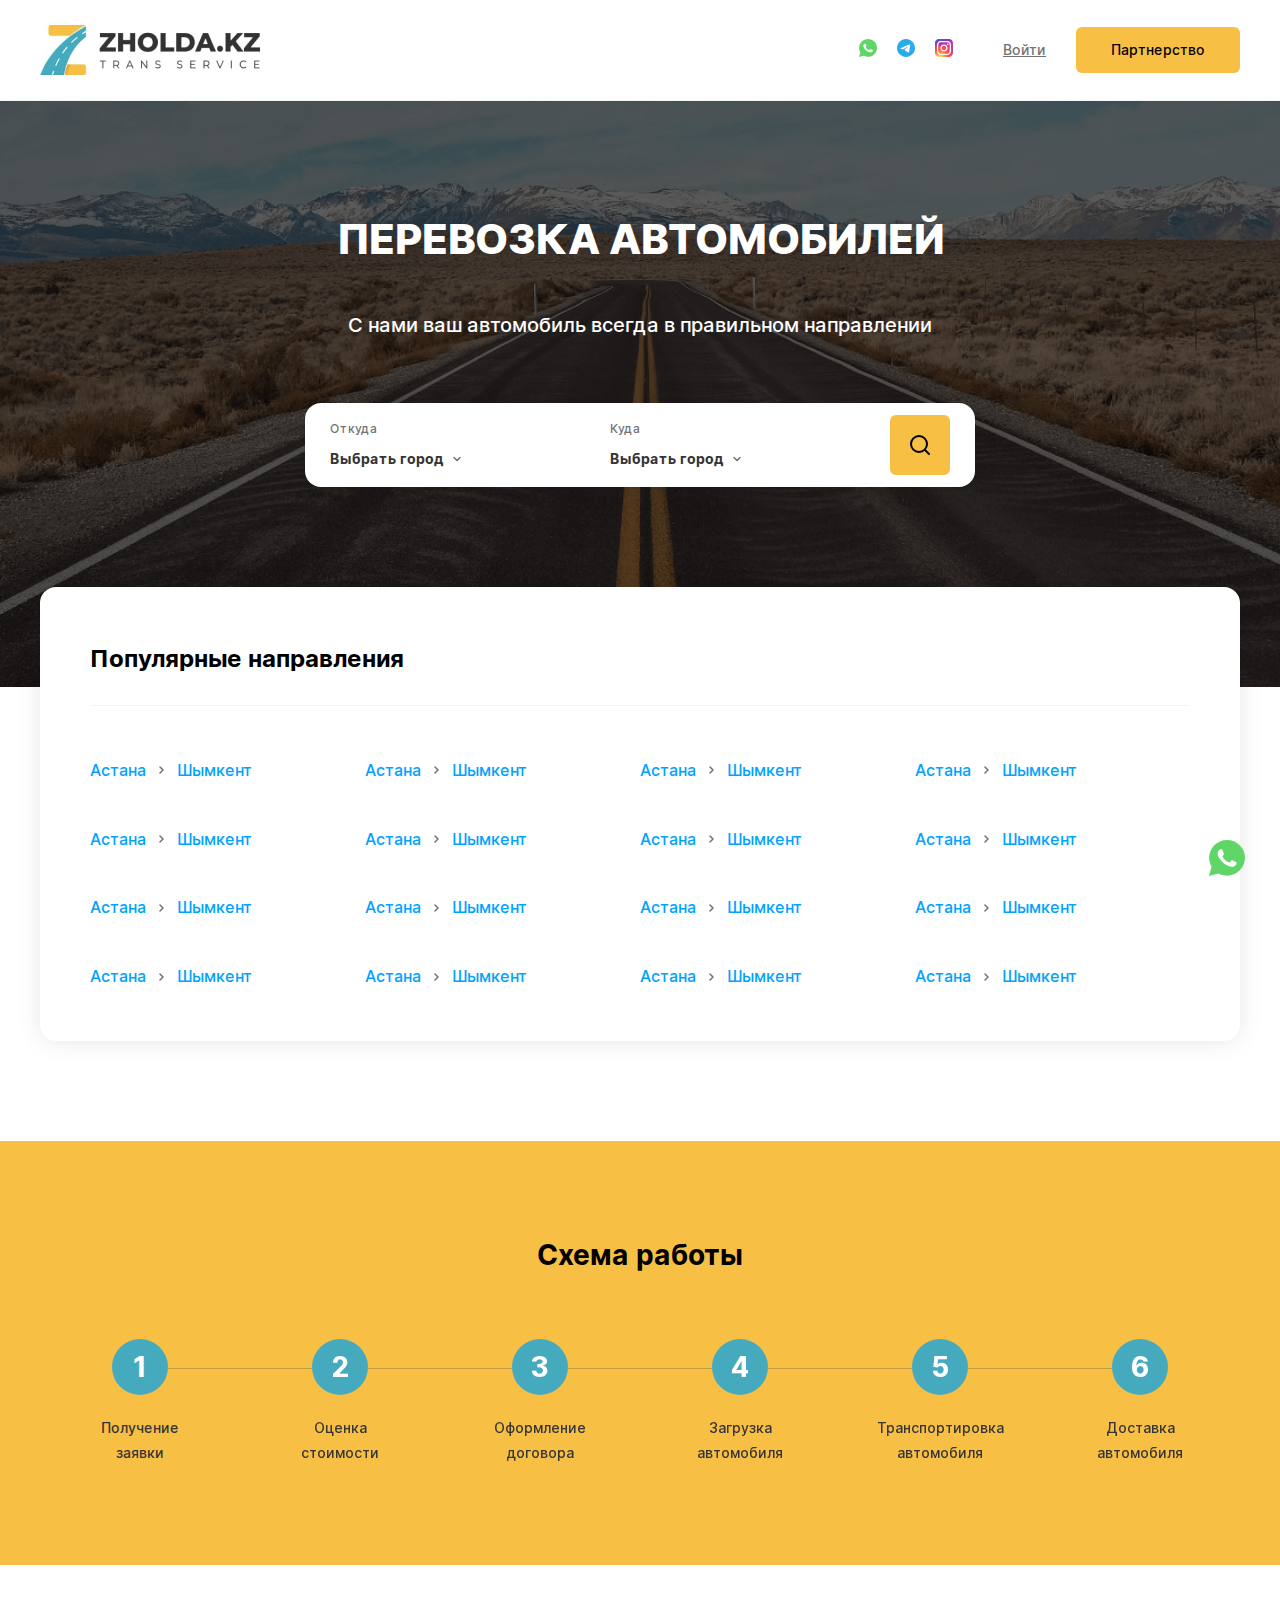
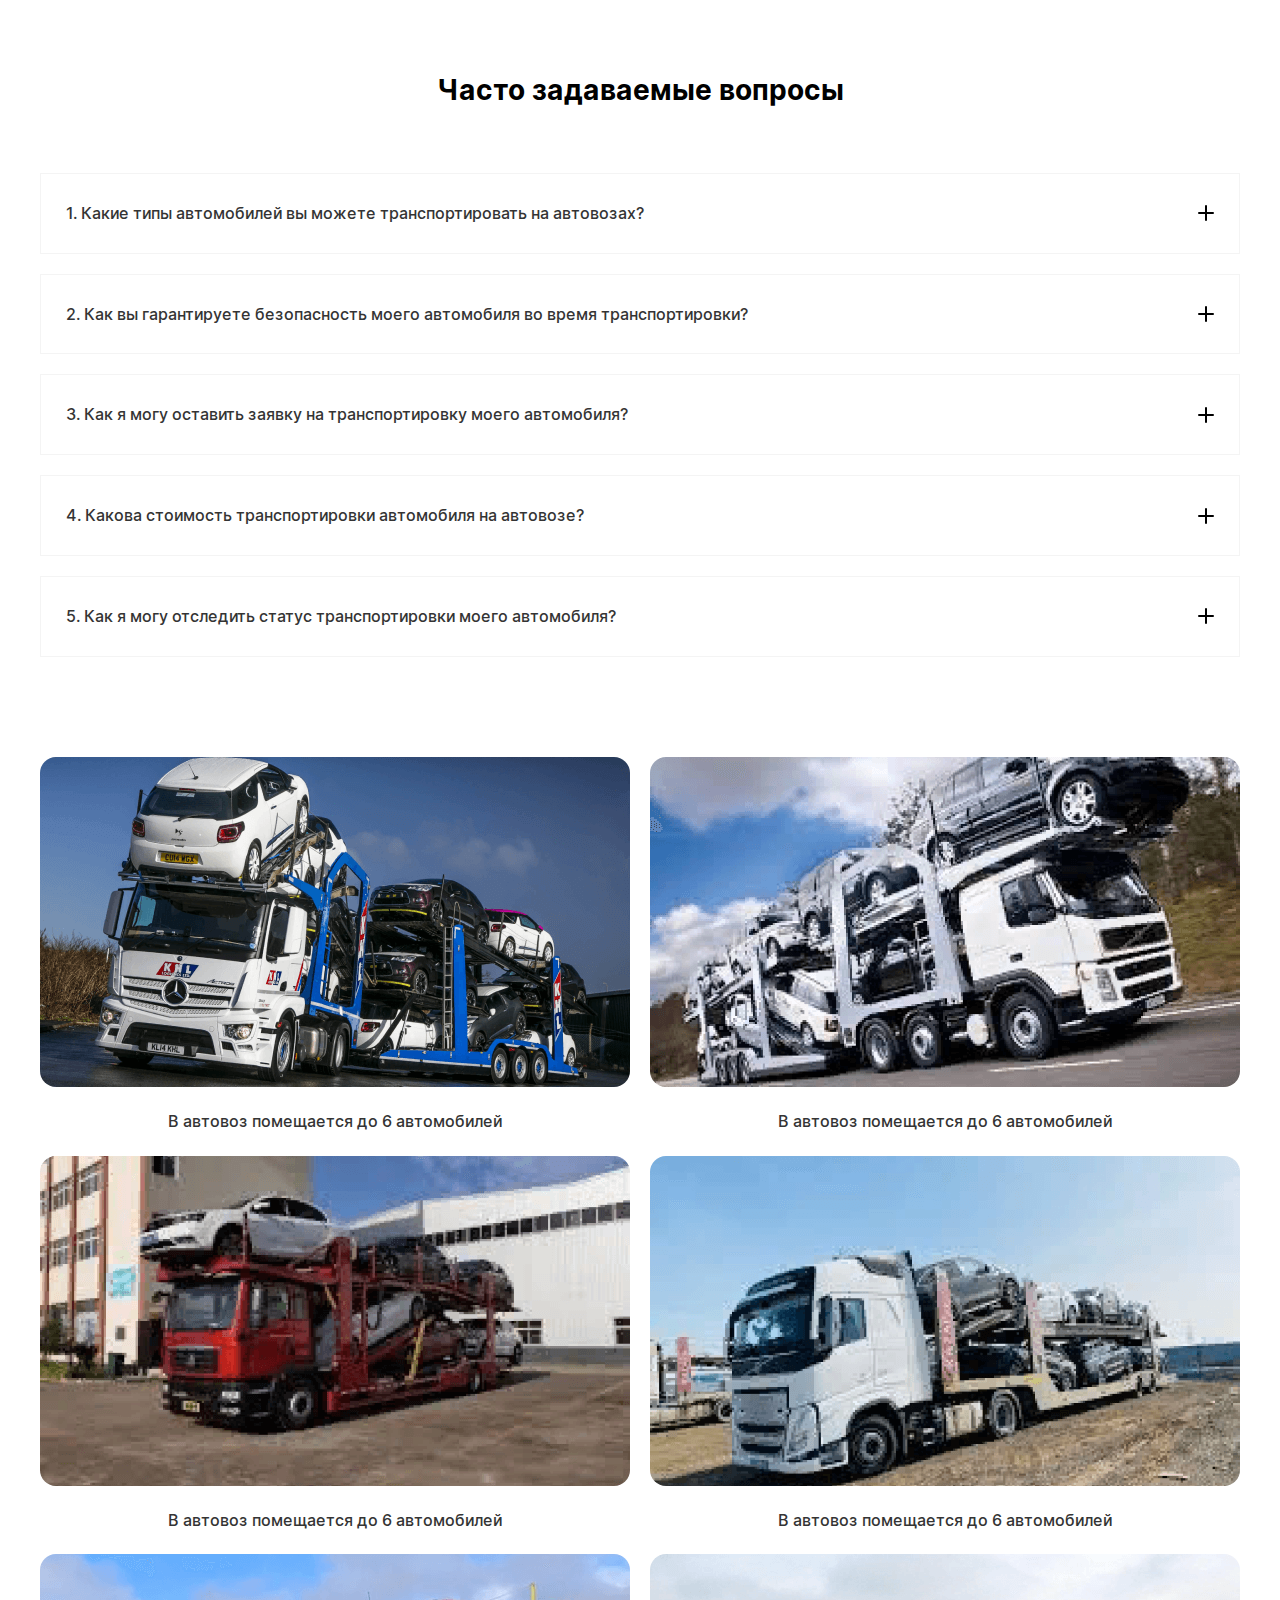
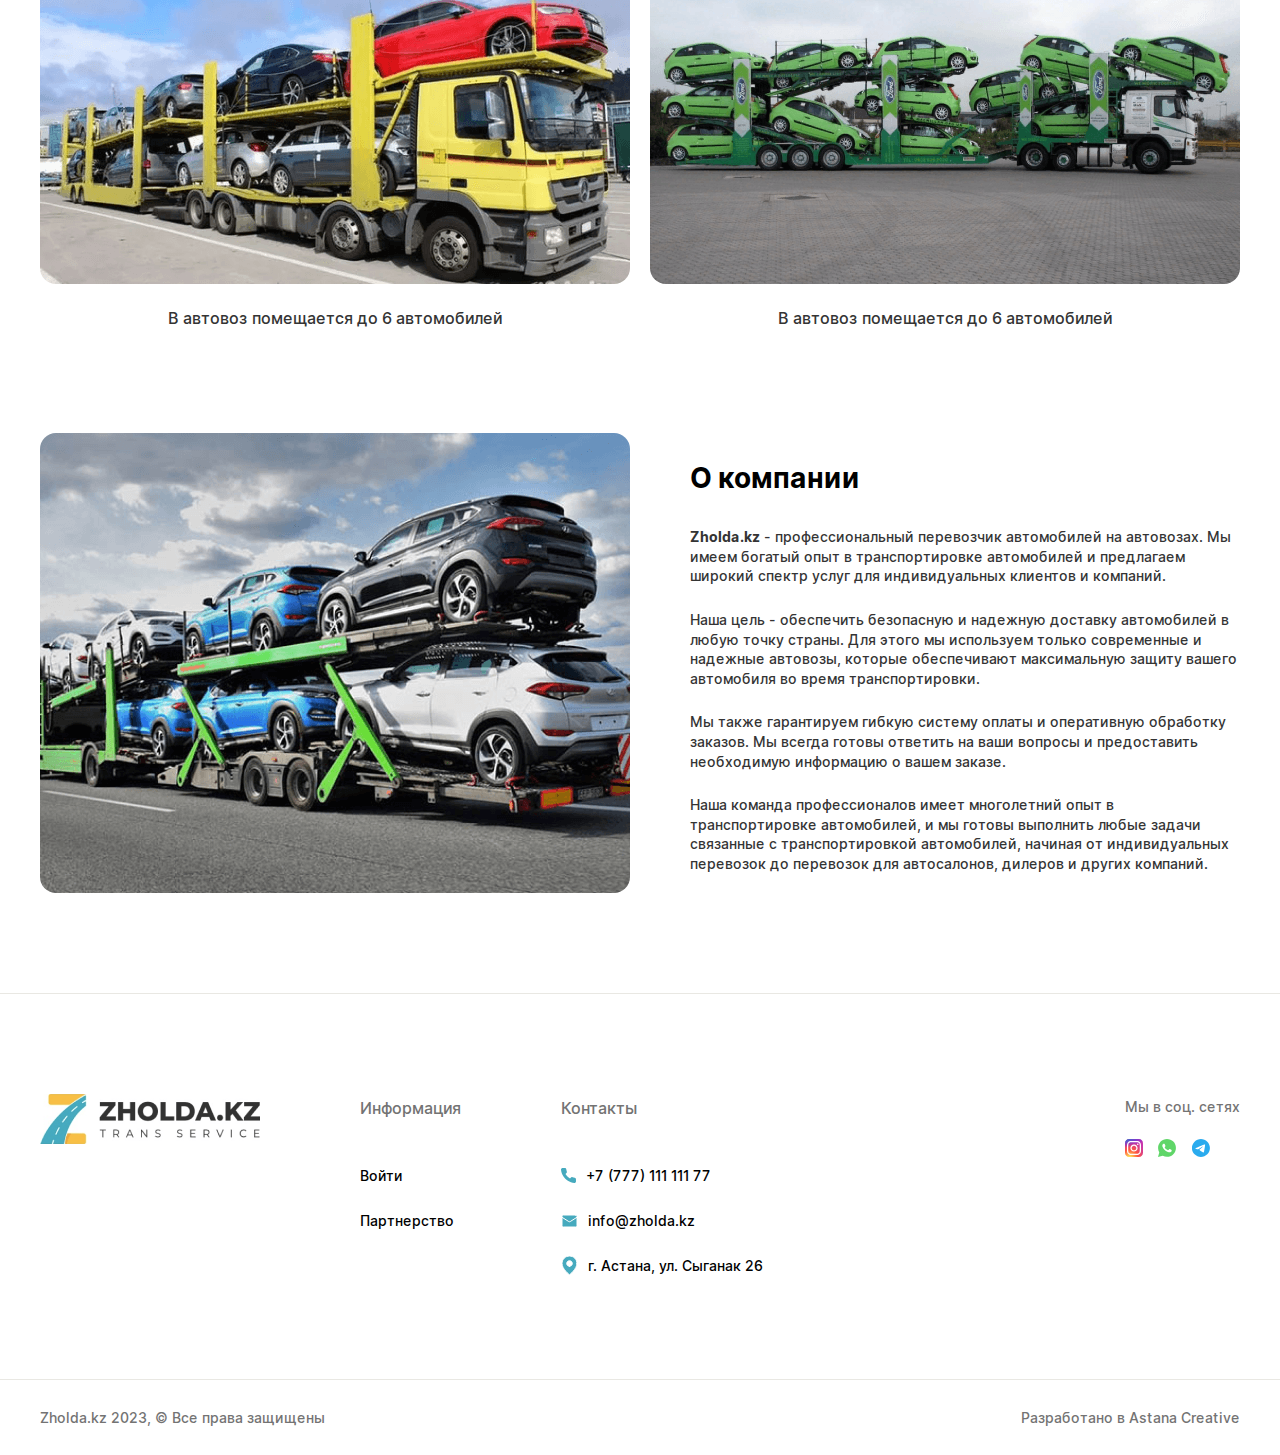
==== commit 2d24a7ab: "Add files via upload" ====
--- a/index.html
+++ b/index.html
@@ -12,7 +12,6 @@
     <meta content="telephone=no" name="format-detection">
     <!-- This make sence for mobile browsers. It means, that content has been optimized for mobile browsers -->
     <meta name="HandheldFriendly" content="true">
-
 
     <!--[if (gt IE 9)|!(IE)]><!-->
     <link href="./css/style.min.css" rel="stylesheet" type="text/css">
--- a/css/style.min.css
+++ b/css/style.min.css
@@ -1 +1 @@
-@font-face{font-family:"inter";src:url("../fonts/inter/inter-light.eot");src:url("../fonts/inter/inter-light.eot?#iefix") format("embedded-opentype"),url("../fonts/inter/inter-light.woff") format("woff"),url("../fonts/inter/inter-light.ttf") format("truetype"),url("../fonts/inter/inter-light.svg?#webfont") format("svg");font-weight:300;font-style:normal}@font-face{font-family:"inter";src:url("../fonts/inter/inter-lightitalic.eot");src:url("../fonts/inter/inter-lightitalic.eot?#iefix") format("embedded-opentype"),url("../fonts/inter/inter-lightitalic.woff") format("woff"),url("../fonts/inter/inter-lightitalic.ttf") format("truetype"),url("../fonts/inter/inter-lightitalic.svg?#webfont") format("svg");font-weight:300;font-style:italic}@font-face{font-family:"inter";src:url("../fonts/inter/inter-regular.eot");src:url("../fonts/inter/inter-regular.eot?#iefix") format("embedded-opentype"),url("../fonts/inter/inter-regular.woff") format("woff"),url("../fonts/inter/inter-regular.ttf") format("truetype"),url("../fonts/inter/inter-regular.svg?#webfont") format("svg");font-weight:400;font-style:normal}@font-face{font-family:"inter";src:url("../fonts/inter/inter-regularitalic.eot");src:url("../fonts/inter/inter-regularitalic.eot?#iefix") format("embedded-opentype"),url("../fonts/inter/inter-regularitalic.woff") format("woff"),url("../fonts/inter/inter-regularitalic.ttf") format("truetype"),url("../fonts/inter/inter-regularitalic.svg?#webfont") format("svg");font-weight:400;font-style:italic}@font-face{font-family:"inter";src:url("../fonts/inter/inter-medium.eot");src:url("../fonts/inter/inter-medium.eot?#iefix") format("embedded-opentype"),url("../fonts/inter/inter-medium.woff") format("woff"),url("../fonts/inter/inter-medium.ttf") format("truetype"),url("../fonts/inter/inter-medium.svg?#webfont") format("svg");font-weight:500;font-style:normal}@font-face{font-family:"inter";src:url("../fonts/inter/inter-mediumitalic.eot");src:url("../fonts/inter/inter-mediumitalic.eot?#iefix") format("embedded-opentype"),url("../fonts/inter/inter-mediumitalic.woff") format("woff"),url("../fonts/inter/inter-mediumitalic.ttf") format("truetype"),url("../fonts/inter/inter-mediumitalic.svg?#webfont") format("svg");font-weight:500;font-style:italic}@font-face{font-family:"inter";src:url("../fonts/inter/inter-semibold.eot");src:url("../fonts/inter/inter-semibold.eot?#iefix") format("embedded-opentype"),url("../fonts/inter/inter-semibold.woff") format("woff"),url("../fonts/inter/inter-semibold.ttf") format("truetype"),url("../fonts/inter/inter-semibold.svg?#webfont") format("svg");font-weight:600;font-style:normal}@font-face{font-family:"inter";src:url("../fonts/inter/inter-semibolditalic.eot");src:url("../fonts/inter/inter-semibolditalic.eot?#iefix") format("embedded-opentype"),url("../fonts/inter/inter-semibolditalic.woff") format("woff"),url("../fonts/inter/inter-semibolditalic.ttf") format("truetype"),url("../fonts/inter/inter-semibolditalic.svg?#webfont") format("svg");font-weight:600;font-style:italic}@font-face{font-family:"inter";src:url("../fonts/inter/inter-bold.eot");src:url("../fonts/inter/inter-bold.eot?#iefix") format("embedded-opentype"),url("../fonts/inter/inter-bold.woff") format("woff"),url("../fonts/inter/inter-bold.ttf") format("truetype"),url("../fonts/inter/inter-bold.svg?#webfont") format("svg");font-weight:700;font-style:normal}@font-face{font-family:"inter";src:url("../fonts/inter/inter-bolditalic.eot");src:url("../fonts/inter/inter-bolditalic.eot?#iefix") format("embedded-opentype"),url("../fonts/inter/inter-bolditalic.woff") format("woff"),url("../fonts/inter/inter-bolditalic.ttf") format("truetype"),url("../fonts/inter/inter-bolditalic.svg?#webfont") format("svg");font-weight:700;font-style:italic}@font-face{font-family:"inter";src:url("../fonts/inter/inter-bold.eot");src:url("../fonts/inter/inter-bold.eot?#iefix") format("embedded-opentype"),url("../fonts/inter/inter-bold.woff") format("woff"),url("../fonts/inter/inter-bold.ttf") format("truetype"),url("../fonts/inter/inter-bold.svg?#webfont") format("svg");font-weight:700;font-style:normal}@font-face{font-family:"inter";src:url("../fonts/inter/inter-bolditalic.eot");src:url("../fonts/inter/inter-bolditalic.eot?#iefix") format("embedded-opentype"),url("../fonts/inter/inter-bolditalic.woff") format("woff"),url("../fonts/inter/inter-bolditalic.ttf") format("truetype"),url("../fonts/inter/inter-bolditalic.svg?#webfont") format("svg");font-weight:700;font-style:italic}@font-face{font-family:"inter";src:url("../fonts/inter/inter-extrabold.eot");src:url("../fonts/inter/inter-extrabold.eot?#iefix") format("embedded-opentype"),url("../fonts/inter/inter-extrabold.woff") format("woff"),url("../fonts/inter/inter-extrabold.ttf") format("truetype"),url("../fonts/inter/inter-extrabold.svg?#webfont") format("svg");font-weight:800;font-style:normal}@font-face{font-family:"inter";src:url("../fonts/inter/inter-extrabolditalic.eot");src:url("../fonts/inter/inter-extrabolditalic.eot?#iefix") format("embedded-opentype"),url("../fonts/inter/inter-extrabolditalic.woff") format("woff"),url("../fonts/inter/inter-extrabolditalic.ttf") format("truetype"),url("../fonts/inter/inter-extrabolditalic.svg?#webfont") format("svg");font-weight:800;font-style:italic}@font-face{font-family:"inter";src:url("../fonts/inter/inter-black.eot");src:url("../fonts/inter/inter-black.eot?#iefix") format("embedded-opentype"),url("../fonts/inter/inter-black.woff") format("woff"),url("../fonts/inter/inter-black.ttf") format("truetype"),url("../fonts/inter/inter-black.svg?#webfont") format("svg");font-weight:900;font-style:normal}@font-face{font-family:"inter";src:url("../fonts/inter/inter-blackitalic.eot");src:url("../fonts/inter/inter-blackitalic.eot?#iefix") format("embedded-opentype"),url("../fonts/inter/inter-blackitalic.woff") format("woff"),url("../fonts/inter/inter-blackitalic.ttf") format("truetype"),url("../fonts/inter/inter-blackitalic.svg?#webfont") format("svg");font-weight:900;font-style:italic}/*! normalize.css v3.0.3 | MIT License | github.com/necolas/normalize.css */html{font-family:sans-serif;-ms-text-size-adjust:100%;-webkit-text-size-adjust:100%}body{margin:0}article,aside,details,figcaption,figure,footer,header,main,menu,nav,section,summary{display:block}audio,canvas,progress,video{display:inline-block;vertical-align:baseline}audio:not([controls]){display:none;height:0}[hidden],template{display:none}a{background-color:rgba(0,0,0,0)}a:active,a:hover{outline:0}abbr[title]{border-bottom:1px dotted}b,strong{font-weight:bold}dfn{font-style:italic}mark{background:#ff0;color:#000}sub,sup{font-size:75%;line-height:0;position:relative;vertical-align:baseline}sup{top:-0.5em}sub{bottom:-0.25em}img{border:0}svg:not(:root){overflow:hidden}figure{margin:0}hr{-webkit-box-sizing:content-box;box-sizing:content-box;height:0}pre{overflow:auto}code,kbd,pre,samp{font-family:monospace,monospace;font-size:1em}button,input,optgroup,select,textarea{color:inherit;font:inherit;margin:0}fieldset{margin:0;padding:0;border:0;outline:0;font-size:100%;vertical-align:baseline;background:rgba(0,0,0,0)}button{overflow:visible}button,select{text-transform:none}button,html input[type=button],input[type=reset],input[type=submit]{-webkit-appearance:button;cursor:pointer}button[disabled],html input[disabled]{cursor:default}button::-moz-focus-inner,input::-moz-focus-inner{border:0;padding:0}input{line-height:normal}input[type=checkbox],input[type=radio]{-webkit-box-sizing:border-box;box-sizing:border-box;padding:0}input[type=number]::-webkit-inner-spin-button,input[type=number]::-webkit-outer-spin-button{height:auto}input[type=search]{-webkit-appearance:textfield;-webkit-box-sizing:content-box;box-sizing:content-box}input[type=search]::-webkit-search-cancel-button,input[type=search]::-webkit-search-decoration{-webkit-appearance:none}legend{border:0;padding:0}textarea{overflow:auto}optgroup{font-weight:bold}table{border-collapse:collapse;border-spacing:0}td,th{padding:0}blockquote{margin:0}input,textarea,button,select,a{-webkit-tap-highlight-color:rgba(0,0,0,0);outline:none}*,*::after,*::before{box-sizing:inherit}ul[class],ol[class]{padding:0}body,h1,h2,h3,h4,h5,h6,p,ul,ol,li,figure,figcaption,blockquote,dl,dd{margin:0}ul,ol{list-style:none}img{display:block;max-width:100%;height:auto}input,button,textarea,select{font:inherit}a{text-decoration:none}.nice-select{-webkit-tap-highlight-color:rgba(0,0,0,0);background-color:#fff;border-radius:5px;border:solid 1px #e8e8e8;-webkit-box-sizing:border-box;box-sizing:border-box;clear:both;cursor:pointer;display:block;float:left;font-family:inherit;font-size:14px;font-weight:normal;height:42px;line-height:40px;outline:none;padding-left:18px;padding-right:16px;position:relative;text-align:left !important;-webkit-transition:all .2s ease-in-out;transition:all .2s ease-in-out;-webkit-user-select:none;-moz-user-select:none;-ms-user-select:none;user-select:none;white-space:nowrap;width:auto}.nice-select:hover{border-color:#dbdbdb}.nice-select:active,.nice-select.open,.nice-select:focus{border-color:#999}.nice-select:after{content:"";position:absolute;background-image:url("../images/arr-down.svg");background-size:cover;background-repeat:no-repeat;width:8px;height:6px;right:0;top:50%;margin-top:1px;transition:all .3s}.nice-select.open:after{transform:rotate(-180deg)}.nice-select.open .list{opacity:1;pointer-events:auto;-webkit-transform:scale(1) translateY(0);transform:scale(1) translateY(0)}.nice-select.disabled{border-color:#ededed;color:#999;pointer-events:none}.nice-select.disabled:after{border-color:#ccc}.nice-select.wide{width:100%}.nice-select.wide .list{left:0 !important;right:0 !important}.nice-select.right{float:right}.nice-select.right .list{left:auto;right:0}.nice-select.small{font-size:12px;height:36px;line-height:34px}.nice-select.small:after{height:4px;width:4px}.nice-select.small .option{line-height:34px;min-height:34px}.nice-select .list{background-color:#fff;border-radius:5px;-webkit-box-shadow:0 0 0 1px rgba(68,68,68,.11);box-shadow:0 0 0 1px rgba(68,68,68,.11);-webkit-box-sizing:border-box;box-sizing:border-box;margin-top:4px;opacity:0;overflow:hidden;padding:0;pointer-events:none;position:absolute;top:100%;left:0;-webkit-transform-origin:50% 0;transform-origin:50% 0;-webkit-transform:scale(0.75) translateY(-21px);transform:scale(0.75) translateY(-21px);-webkit-transition:all .2s cubic-bezier(0.5, 0, 0, 1.25),opacity .15s ease-out;transition:all .2s cubic-bezier(0.5, 0, 0, 1.25),opacity .15s ease-out;z-index:9}.nice-select .list:hover .option:not(:hover){background-color:rgba(0,0,0,0) !important}.nice-select .option{cursor:pointer;font-weight:400;line-height:40px;list-style:none;min-height:40px;outline:none;padding-left:18px;padding-right:29px;text-align:left;-webkit-transition:all .2s;transition:all .2s}.nice-select .option:hover,.nice-select .option.focus,.nice-select .option.selected.focus{background-color:#f6f6f6}.nice-select .option.selected{font-weight:bold}.nice-select .option.disabled{background-color:rgba(0,0,0,0);color:#999;cursor:default}.no-csspointerevents .nice-select .list{display:none}.no-csspointerevents .nice-select.open .list{display:block}html{box-sizing:border-box;scroll-behavior:smooth}html,body{overflow-x:hidden}html.no-scroll,body.no-scroll{overflow:hidden}body{font-family:"inter",sans-serif;color:#353535;margin:0 !important;-webkit-transition:.3s;transition:.3s;font-weight:normal;overflow:hidden;height:auto;display:-webkit-box;display:-ms-flexbox;display:flex;-webkit-box-orient:vertical;-webkit-box-direction:normal;-ms-flex-direction:column;flex-direction:column;position:relative}.main{flex-grow:1}.collapsible-body{overflow:hidden}.footer{margin-top:auto}*{margin:0;padding:0;-webkit-box-sizing:border-box !important;box-sizing:border-box !important;outline:none}a{text-decoration:none;color:#323232;font-weight:400}.collapsible-body{-webkit-transition:.2s;transition:.2s;overflow:hidden}.wrapper{width:1200px;margin:0px auto}.yel-btn{background:#f8bf45;border-radius:6px;display:-webkit-box;display:-ms-flexbox;display:flex;-webkit-box-align:center;-ms-flex-align:center;align-items:center;-webkit-box-pack:center;-ms-flex-pack:center;justify-content:center;padding:15px 35px;-webkit-transition:.3s;transition:.3s;cursor:pointer;font-style:normal;font-weight:500;font-size:14px;line-height:120%;color:#000;border:none}.yel-btn:hover{background-color:#ffd06c;-webkit-transition:.3s;transition:.3s}.yel-btn:active{background-color:#daa32e;-webkit-transition:.3s;transition:.3s}.breadcrumbs{padding-top:25px}.breadcrumbs__list{display:flex}.breadcrumbs__item{position:relative;list-style:none;padding-right:25px}.breadcrumbs__item::after{content:"";position:absolute;background-image:url("../images/drop.svg");background-size:cover;background-repeat:no-repeat;width:5px;height:9px;right:10px;top:7px}.breadcrumbs__item:last-child{padding-right:0}.breadcrumbs__item:last-child::after{display:none}.breadcrumbs__link{font-weight:500;font-size:12px;line-height:180%;color:#737373}.top-content__wrap{display:flex;justify-content:space-between;align-items:center;flex-wrap:wrap}.breadcrumbs-city{padding-top:47px}.breadcrumbs-city__list{display:flex}.breadcrumbs-city__item{position:relative;list-style:none;padding-right:29px}.breadcrumbs-city__item::after{content:"";position:absolute;background-image:url("../images/arr.svg");background-size:cover;background-repeat:no-repeat;width:5px;height:9px;right:9.5px;top:18px}.breadcrumbs-city__item:last-child{padding-right:0}.breadcrumbs-city__item:last-child::after{display:none}.breadcrumbs-city__item:last-child .breadcrumbs-city__text{color:#343434}.breadcrumbs-city__text{font-weight:700;font-size:24px;line-height:180%;color:#000}.page-title{padding:50px 0;font-weight:700;font-size:24px;line-height:43.2px;color:#000}.search-city{max-width:372px;width:100%;padding:21px 25px;background-color:#f4f4f4;display:flex;align-items:center;justify-content:space-between;border-radius:16px}.search-city .yel-btn{margin-top:2px;padding:12px;border-radius:6px}.search-city .nice-select{padding-right:20px;margin-top:-10px}.search-city .nice-select::after{right:0}.search-city__cont-ser-sel{display:flex;align-items:flex-start;flex-direction:column;flex-basis:38%}.search-city__cont-ser-sel p{font-style:normal;font-weight:500;font-size:12px;line-height:180%;color:#737373;margin-top:0px}.search-city__cont-ser-sel .nice-select.open .list{height:200px;overflow-y:scroll}.search-city__cont-ser-sel .nice-select.open .list::-webkit-scrollbar{width:8px}.search-city__cont-ser-sel .nice-select.open .list::-webkit-scrollbar-track{background:#fff}.search-city__cont-ser-sel .nice-select.open .list::-webkit-scrollbar-thumb{background-color:gray;border-radius:20px;border:2px solid #fff}.search-city__cont-ser-sel .search-city__cont-ser-where,.search-city__cont-ser-sel .search-city__cont-ser-from{background-color:rgba(0,0,0,0);border:none;padding-left:0px;height:32px}.btn-wrap{display:flex;column-gap:20px}.btn-call{border-radius:6px;padding:15px 35px;font-weight:500;font-size:14px;line-height:21px;border:1px solid #f4f4f4;background-color:#f4f4f4;color:#343434;transition:all .3s}.btn-call:hover{background-color:#e1e1e1}.vertical-line{display:none;height:36px;width:1px;background-color:#f4f4f4;flex-shrink:0;margin-left:0;margin-right:auto}.nav{position:relative;display:flex;align-items:center;column-gap:10px;margin-left:50px;padding-right:16px;transition:all .3s;cursor:pointer}.nav__img{width:40px;height:40px}.nav__current{font-weight:500;font-size:12px;line-height:21.6px;color:#000}.nav .header__cont-login,.nav .yel-btn{display:none}.nav::after{content:"";position:absolute;background-image:url(../images/arr-down.svg);background-size:cover;background-repeat:no-repeat;width:6px;height:4px;right:0;top:50%;transition:all .3s;transform:translateY(-50%)}.nav--active::after{top:48%;transform:rotate(-180deg)}.nav--active .nav-menu{opacity:1;visibility:visible}.nav-menu{position:absolute;top:50px;width:150px;background-color:#fff;box-shadow:0px 0px 25px rgba(0,0,0,.1);display:flex;flex-direction:column;opacity:0;visibility:hidden;transition:all .3s;z-index:10}.nav-menu__item{padding:15px 0 15px 20px;border-bottom:1px solid #f4f4f4}.nav-menu__item:last-child{border-bottom:none}.nav-menu .nav-menu__link{font-weight:500;font-size:12px;line-height:21.6px;margin-left:0}.pagination{padding-top:30px}.pagination__list{display:flex;justify-content:flex-end;column-gap:10px}.pagination__item{flex-shrink:0;width:30px;height:30px;border-radius:6px;display:flex;justify-content:center;align-items:center}.pagination__item--active{background-color:#f8bf45}.pagination__link{text-align:center;width:100%;height:100%;font-weight:500;font-size:14px;line-height:30px;color:#343434}.image-circle{width:100px;height:100px;object-fit:cover;border-radius:100%}input::-webkit-outer-spin-button,input::-webkit-inner-spin-button{-webkit-appearance:none;margin:0}input[type=number]{-moz-appearance:textfield}.header{background-color:#fff;border-bottom:1px solid #f4f4f4}.header__cont{padding:25px 0px;display:-webkit-box;display:-ms-flexbox;display:flex;-webkit-box-align:center;-ms-flex-align:center;align-items:center;-webkit-box-pack:justify;-ms-flex-pack:justify;justify-content:space-between}.header__area .popup-btn,.header__area .yel-btn{display:none}.header__cont-logo{width:220px}.header__cont-right{display:-webkit-box;display:-ms-flexbox;display:flex;-webkit-box-align:center;-ms-flex-align:center;align-items:center}.header__cont-right a{margin-left:20px;-webkit-transition:.3s;-o-transition:.3s;transition:.3s}.header__cont-right a:hover{opacity:.6;-webkit-transition:.3s;-o-transition:.3s;transition:.3s;-webkit-transform:scale(1.3);-ms-transform:scale(1.3);transform:scale(1.3)}.header__cont-right a:active{opacity:1;-webkit-transition:.3s;-o-transition:.3s;transition:.3s;-webkit-transform:scale(1.3);-ms-transform:scale(1.3);transform:scale(1.3)}.header__cont-right .yel-btn{margin-left:30px}.header__cont-login{margin-left:50px;font-style:normal;font-weight:500;font-size:14px;line-height:180%;text-decoration-line:underline;color:#737373;-webkit-transition:.3s;-o-transition:.3s;transition:.3s;cursor:pointer}.header__cont-login:hover{opacity:.8;-webkit-transition:.3s;-o-transition:.3s;transition:.3s}.header__cont-login:active{opacity:1;color:#141414;-webkit-transition:.3s;-o-transition:.3s;transition:.3s}.header__cont-login svg{display:none}.search{background-image:url("../images/content/bg.png");background-position:50% 50%;background-repeat:no-repeat;background-size:cover}.search__cont{display:-webkit-box;display:-ms-flexbox;display:flex;-webkit-box-align:center;-ms-flex-align:center;align-items:center;-webkit-box-orient:vertical;-webkit-box-direction:normal;-ms-flex-direction:column;flex-direction:column;padding-top:100px;padding-bottom:200px}.search__cont h1{font-style:normal;font-weight:800;font-size:42px;line-height:180%;text-align:center;text-transform:uppercase;color:#fff}.search__cont p{margin-top:30px;font-style:normal;font-weight:500;font-size:20px;line-height:180%;text-align:center;color:#fff}.search__cont-ser{display:-webkit-box;display:-ms-flexbox;display:flex;-webkit-box-pack:justify;-ms-flex-pack:justify;justify-content:space-between;background-color:#fff;max-width:670px;width:100%;-webkit-box-shadow:0px 0px 25px rgba(0,0,0,.1);box-shadow:0px 0px 25px rgba(0,0,0,.1);border-radius:16px;padding:12px 25px;-webkit-box-align:center;-ms-flex-align:center;align-items:center;margin-top:60px}.search__cont-ser-sel{display:-webkit-box;display:-ms-flexbox;display:flex;-webkit-box-align:start;-ms-flex-align:start;align-items:flex-start;-webkit-box-orient:vertical;-webkit-box-direction:normal;-ms-flex-direction:column;flex-direction:column;width:250px}.search__cont-ser-sel p{font-style:normal;font-weight:500;font-size:12px;line-height:180%;color:#737373;margin-top:0px}.search__cont-ser-sel .nice-select.open .list{height:200px;overflow-y:scroll}.search__cont-ser-sel .nice-select.open .list::-webkit-scrollbar{width:8px}.search__cont-ser-sel .nice-select.open .list::-webkit-scrollbar-track{background:#fff}.search__cont-ser-sel .nice-select.open .list::-webkit-scrollbar-thumb{background-color:gray;border-radius:20px;border:2px solid #fff}.nice-select .current{font-weight:700}.search__cont-ser-sel .search__cont-ser-where,.search__cont-ser-sel .search__cont-ser-from{background-color:rgba(0,0,0,0);border:none;padding-left:0px;height:32px}.search__cont-ser .yel-btn{padding:20px}.search__cont-ser .yel-btn p{display:none}.popular{margin-top:-100px}.popular__cont{background:#fff;-webkit-box-shadow:0px 0px 25px rgba(0,0,0,.1);box-shadow:0px 0px 25px rgba(0,0,0,.1);border-radius:16px;padding:50px}.popular__cont h2{font-style:normal;font-weight:700;font-size:24px;line-height:180%;color:#000}.popular__cont-items{margin-top:25px;display:-webkit-box;display:-ms-flexbox;display:flex;-ms-flex-wrap:wrap;flex-wrap:wrap;border-top:1px solid #f4f4f4;padding-top:10px}.popular__cont-items-item{width:25%;margin-top:40px;display:-webkit-box;display:-ms-flexbox;display:flex;-webkit-box-align:center;-ms-flex-align:center;align-items:center}.popular__cont-items-item p{font-style:normal;font-weight:500;font-size:16px;line-height:180%;color:#00a3ff}.popular__cont-items-item svg{margin-right:13px;margin-left:13px}.scheme{background-color:#f8bf45;margin-top:100px}.scheme__cont{padding-top:100px;padding-bottom:100px;display:-webkit-box;display:-ms-flexbox;display:flex;-webkit-box-orient:vertical;-webkit-box-direction:normal;-ms-flex-direction:column;flex-direction:column;-webkit-box-align:center;-ms-flex-align:center;align-items:center}.scheme__cont h2{font-style:normal;font-weight:700;font-size:28px;line-height:100%;color:#000}.scheme__cont-items{margin-top:70px;width:100%;display:-webkit-box;display:-ms-flexbox;display:flex;-webkit-box-align:center;-ms-flex-align:center;align-items:center;position:relative}.scheme__cont-items-item{width:16.667%;display:-webkit-box;display:-ms-flexbox;display:flex;-webkit-box-align:center;-ms-flex-align:center;align-items:center;-webkit-box-orient:vertical;-webkit-box-direction:normal;-ms-flex-direction:column;flex-direction:column;position:relative;z-index:2}.scheme__cont-items-item-num{font-style:normal;font-weight:700;font-size:28px;line-height:180%;text-align:center;color:#fff;width:56px;height:56px;background:#46aabe;border-radius:50px;display:-webkit-box;display:-ms-flexbox;display:flex;-webkit-box-align:center;-ms-flex-align:center;align-items:center;-webkit-box-pack:center;-ms-flex-pack:center;justify-content:center}.scheme__cont-items-item p{font-style:normal;font-weight:500;font-size:14px;line-height:180%;text-align:center;color:#343434;margin-top:20px;max-width:126px}.scheme__cont-items-line{background-color:rgba(52,52,52,.25);height:1px;width:80%;position:absolute;z-index:1;top:23%;left:50%;-webkit-transform:translateX(-50%);-ms-transform:translateX(-50%);transform:translateX(-50%)}.que{margin-top:100px}.que__cont{display:-webkit-box;display:-ms-flexbox;display:flex;-webkit-box-orient:vertical;-webkit-box-direction:normal;-ms-flex-direction:column;flex-direction:column;-webkit-box-align:center;-ms-flex-align:center;align-items:center}.que__cont h2{font-style:normal;font-weight:700;font-size:28px;line-height:180%;color:#000;text-align:center}.que__cont-items{display:-webkit-box;display:-ms-flexbox;display:flex;-webkit-box-align:center;-ms-flex-align:center;align-items:center;-webkit-box-orient:vertical;-webkit-box-direction:normal;-ms-flex-direction:column;flex-direction:column;width:100%;margin-top:37px}.que__cont-item{width:100%;margin-top:20px;cursor:pointer}.que__cont-item-top{padding:25px;display:-webkit-box;display:-ms-flexbox;display:flex;-webkit-box-align:center;-ms-flex-align:center;align-items:center;-webkit-box-pack:justify;-ms-flex-pack:justify;justify-content:space-between;border:1px solid #f4f4f4;position:relative;-webkit-transition:.3s;-o-transition:.3s;transition:.3s}.que__cont-item-top p{font-style:normal;font-weight:500;font-size:16px;line-height:180%;color:#343434}.que__cont-item-top svg{position:absolute;top:50%;right:25px;-webkit-transform:translateY(-50%);-ms-transform:translateY(-50%);transform:translateY(-50%)}.que__cont-item-top svg.minus{opacity:0;-webkit-transition:.3s;-o-transition:.3s;transition:.3s}.que__cont-item-top svg.plus{opacity:1;-webkit-transition:.3s;-o-transition:.3s;transition:.3s}.que__cont-item-text{padding:25px;font-style:normal;font-weight:500;font-size:14px;line-height:180%;color:#343434;margin-top:10px;display:none}.que__cont-item.act .que__cont-item-text{display:block}.que__cont-item.act .que__cont-item-top{-webkit-transition:.3s;-o-transition:.3s;transition:.3s;background:#46aabe;border:1px solid #eceeec;border-radius:6px 6px 0px 0px;transition:.3s}.que__cont-item.act .que__cont-item-top p{color:#fff;-webkit-transition:.3s;-o-transition:.3s;transition:.3s}.que__cont-item.act .que__cont-item-top svg.minus{opacity:1;-webkit-transition:.3s;-o-transition:.3s;transition:.3s}.que__cont-item.act .que__cont-item-top svg.plus{opacity:0;-webkit-transition:.3s;-o-transition:.3s;transition:.3s}.pic{margin-top:80px}.pic__cont-items{margin-right:-20px;display:-webkit-box;display:-ms-flexbox;display:flex;-ms-flex-wrap:wrap;flex-wrap:wrap;-webkit-box-pack:justify;-ms-flex-pack:justify;justify-content:space-between}.pic__cont-item{margin-right:20px;margin-top:20px;width:calc(50% - 20px)}.pic__cont-item-img{width:100%;border-radius:16px;overflow:hidden;height:330px}.pic__cont-item-img img{-o-object-fit:cover;object-fit:cover;width:100%;height:100%}.pic__cont-item p{font-style:normal;font-weight:500;font-size:16px;line-height:180%;color:#343434;width:100%;text-align:center;margin-top:20px}.about{margin-top:100px}.about__cont{display:-webkit-box;display:-ms-flexbox;display:flex;-webkit-box-align:center;-ms-flex-align:center;align-items:center}.about__cont-img{width:590px;height:460px;border-radius:16px;overflow:hidden}.about__cont-img img{-o-object-fit:cover;object-fit:cover;width:100%;height:100%}.about__cont-text{width:550px;margin-left:auto}.about__cont-text h2{font-style:normal;font-weight:700;font-size:28px;line-height:180%;color:#000;margin-bottom:10px}.about__cont-text p{font-style:normal;font-weight:500;font-size:14px;line-height:140%;color:#343434;margin-top:24px}.footer{margin-top:100px}.footer-top{width:100%;border-top:1px solid #e9e8e3;border-bottom:1px solid #e9e8e3}.footer__cont{padding-top:100px;padding-bottom:100px;display:-webkit-box;display:-ms-flexbox;display:flex}.footer__cont-logo{width:220px}.footer__cont-list{margin-left:100px;display:-webkit-box;display:-ms-flexbox;display:flex;-webkit-box-orient:vertical;-webkit-box-direction:normal;-ms-flex-direction:column;flex-direction:column}.footer__cont-list-title{font-style:normal;font-weight:500;font-size:16px;line-height:180%;color:#737373;margin-bottom:20px}.footer__cont-list-item{font-style:normal;font-weight:500;font-size:14px;line-height:180%;color:#000;cursor:pointer;display:-webkit-box;display:-ms-flexbox;display:flex;-webkit-box-align:center;-ms-flex-align:center;align-items:center;margin-top:20px;-webkit-transition:.3s;-o-transition:.3s;transition:.3s}.footer__cont-list-item svg{margin-right:10px}.footer__cont-list-item:hover{-webkit-transition:.3s;-o-transition:.3s;transition:.3s;opacity:.8}.footer__cont-list-item:active{-webkit-transition:.3s;-o-transition:.3s;transition:.3s;opacity:.8}.footer__cont-soc{margin-left:auto}.footer__cont-soc p{font-style:normal;font-weight:500;font-size:14px;line-height:180%;color:#737373}.footer__cont-soc-items{display:-webkit-box;display:-ms-flexbox;display:flex;margin-top:20px}.footer__cont-soc-items a{margin-right:15px;-webkit-transition:.3s;-o-transition:.3s;transition:.3s}.footer__cont-soc-items a:hover{opacity:.8;-webkit-transition:.3s;-o-transition:.3s;transition:.3s;-webkit-transform:scale(1.2);-ms-transform:scale(1.2);transform:scale(1.2)}.footer__cont-soc-items a:active{opacity:.8;-webkit-transition:.3s;-o-transition:.3s;transition:.3s;-webkit-transform:scale(1.2);-ms-transform:scale(1.2);transform:scale(1.2)}.footer__bot{padding:25px 0px;display:-webkit-box;display:-ms-flexbox;display:flex;-webkit-box-pack:justify;-ms-flex-pack:justify;justify-content:space-between;-webkit-box-align:center;-ms-flex-align:center;align-items:center}.footer__bot-cop{font-style:normal;font-weight:500;font-size:14px;line-height:180%;color:#737373}.footer__bot-made{font-style:normal;font-weight:500;font-size:14px;line-height:180%;color:#737373;-webkit-transition:.3s;-o-transition:.3s;transition:.3s}.footer__bot-made:hover{opacity:.8;-webkit-transition:.3s;-o-transition:.3s;transition:.3s}.footer__bot-made:active{opacity:.8;-webkit-transition:.3s;-o-transition:.3s;transition:.3s}.what{position:fixed;bottom:20px;right:35px;-webkit-transition:.3s;-o-transition:.3s;transition:.3s}.what:hover{-webkit-transition:.3s;-o-transition:.3s;transition:.3s;opacity:.8;-webkit-transform:scale(1.2);-ms-transform:scale(1.2);transform:scale(1.2)}.popups{position:fixed;top:-300%;left:0;right:0;bottom:0;width:100vw;height:100vh;z-index:10;-webkit-box-align:center;-ms-flex-align:center;align-items:center;-webkit-box-pack:center;-ms-flex-pack:center;justify-content:center;-webkit-transition:all .3s;-o-transition:all .3s;transition:all .3s}.popups.act{display:-webkit-box;display:-ms-flexbox;display:flex;top:0}.popups .blur{position:absolute;z-index:11;top:0;left:0;bottom:0;right:0;background-color:#000;opacity:.7}.popups .popup__cont{background-color:#fff;position:relative;-webkit-box-orient:vertical;-webkit-box-direction:normal;-ms-flex-direction:column;flex-direction:column;-webkit-box-align:center;-ms-flex-align:center;align-items:center;padding:50px;z-index:12;-webkit-transition:all 1s;-o-transition:all 1s;transition:all 1s;display:none}.popups .popup__cont.act{display:-webkit-box;display:-ms-flexbox;display:flex}.popups .popup__cont h2{font-style:normal;font-weight:700;font-size:24px;line-height:180%;color:#343434;text-align:center}.popups .popup__cont form{display:-webkit-box;display:-ms-flexbox;display:flex;-webkit-box-orient:vertical;-webkit-box-direction:normal;-ms-flex-direction:column;flex-direction:column;-webkit-box-align:center;-ms-flex-align:center;align-items:center;width:285px;margin-top:15px}.popups .popup__cont form input{width:100%;padding:15px 20px;margin-top:20px;font-style:normal;font-weight:500;font-size:14px;line-height:180%;color:#343434;background:#fff;border:1px solid #e9e8e3;border-radius:6px}.popups .popup__cont form input::-webkit-input-placeholder{font-style:normal;font-weight:500;font-size:14px;line-height:180%;color:#737373}.popups .popup__cont form input::-moz-placeholder{font-style:normal;font-weight:500;font-size:14px;line-height:180%;color:#737373}.popups .popup__cont form input:-ms-input-placeholder{font-style:normal;font-weight:500;font-size:14px;line-height:180%;color:#737373}.popups .popup__cont form input::-ms-input-placeholder{font-style:normal;font-weight:500;font-size:14px;line-height:180%;color:#737373}.popups .popup__cont form input::placeholder{font-style:normal;font-weight:500;font-size:14px;line-height:180%;color:#737373}.popups .popup__cont form input.error{border-color:red}.popups .popup__cont form input.error::-webkit-input-placeholder{color:red}.popups .popup__cont form input.error::-moz-placeholder{color:red}.popups .popup__cont form input.error:-ms-input-placeholder{color:red}.popups .popup__cont form input.error::-ms-input-placeholder{color:red}.popups .popup__cont form input.error::placeholder{color:red}.popups .popup__cont form button{border:none;margin-top:20px;width:100%}.popups .popup__cont-close{position:absolute;top:20px;right:20px;cursor:pointer;-webkit-transition:.3s;-o-transition:.3s;transition:.3s}.popups .popup__cont-close:hover{-webkit-transform:rotate(90deg);-ms-transform:rotate(90deg);transform:rotate(90deg);-webkit-transition:.3s;-o-transition:.3s;transition:.3s}.popup__login-pass{font-style:normal;font-weight:500;font-size:14px;line-height:180%;color:#343434;margin-top:35px;-webkit-transition:.3s;-o-transition:.3s;transition:.3s}.popup__login-pass:hover{opacity:.8;-webkit-transition:.3s;-o-transition:.3s;transition:.3s}.popup__login-pass:active{opacity:.8;-webkit-transition:.3s;-o-transition:.3s;transition:.3s}.cards{padding-top:20px}.cards__item{background:rgba(255,255,255,.5);-webkit-box-shadow:0px 0px 25px rgba(0,0,0,.1);box-shadow:0px 0px 25px rgba(0,0,0,.1);border-radius:16px;padding:50px}.cards__left{padding-right:30px;margin-right:30px;border-right:1px solid #f4f4f4;-ms-flex-negative:0;flex-shrink:0}.cards__item-inner{display:-webkit-box;display:-ms-flexbox;display:flex;-webkit-box-pack:justify;-ms-flex-pack:justify;justify-content:space-between}.cards__about-company{display:-webkit-box;display:-ms-flexbox;display:flex;position:relative}.cards__about-company::after{content:"";position:absolute;bottom:40px;right:0;height:1px;width:76%;background-color:#f4f4f4}.cards__about-inner{padding-left:30px;padding-bottom:40px;margin-bottom:40px}.cards__about-item-tel{margin-left:60px}.cards__left{-ms-flex-preferred-size:55%;flex-basis:55%}.cards__right{-ms-flex-preferred-size:45%;flex-basis:45%}.cards__days{display:-webkit-box;display:-ms-flexbox;display:flex;-webkit-box-align:center;-ms-flex-align:center;align-items:center;-ms-flex-pack:distribute;justify-content:space-around}.cards__days-wrap{display:-webkit-box;display:-ms-flexbox;display:flex;-webkit-box-align:center;-ms-flex-align:center;align-items:center;-webkit-box-pack:justify;-ms-flex-pack:justify;justify-content:space-between;width:405px;overflow:hidden}.cards__day{display:-webkit-box;display:-ms-flexbox;display:flex;-webkit-box-orient:vertical;-webkit-box-direction:normal;-ms-flex-direction:column;flex-direction:column;-webkit-box-align:center;-ms-flex-align:center;align-items:center;padding:20px;cursor:pointer;-ms-flex-preferred-size:14%;flex-basis:14%;-ms-flex-negative:0;flex-shrink:0}.cards__day--active{border-width:1px 1px 0px 1px;border-style:solid;border-color:#f4f4f4;background-color:#fff;border-radius:6px 6px 0px 0px}.cards__day span{font-weight:500;font-size:14px;color:#343434}.cards__day.hidden{display:none}.cards__circle-arrow-right,.cards__circle-arrow-left{width:40px;height:40px;-webkit-box-shadow:0px 0px 25px rgba(0,0,0,.1);box-shadow:0px 0px 25px rgba(0,0,0,.1);border-radius:50px;padding:12px 16px;display:-webkit-box;display:-ms-flexbox;display:flex;-webkit-box-pack:center;-ms-flex-pack:center;justify-content:center;-webkit-box-align:center;-ms-flex-align:center;align-items:center;cursor:pointer;border:none;background-color:#fff}.cards__circle-arrow-right svg,.cards__circle-arrow-left svg{width:10px;height:18px}.cards__circle-arrow-left{-webkit-transform:rotate(-180deg);-ms-transform:rotate(-180deg);transform:rotate(-180deg)}.cards__place-wrap{display:none;-ms-flex-wrap:wrap;flex-wrap:wrap;width:475px;gap:10px;padding:10px;border:1px solid #f4f4f4;border-radius:6px;margin-top:-1px;margin-bottom:50px}.cards__place-wrap--active{display:-webkit-box;display:-ms-flexbox;display:flex}.cards__place-btn{display:inline-block;-webkit-user-select:none;-moz-user-select:none;-ms-user-select:none;user-select:none;position:relative;background-color:#46aabe;border-radius:6px;font-weight:500;font-size:14px;line-height:21px;padding:20px;text-transform:lowercase;border:none;color:#fff;cursor:pointer}.cards__place-btn--active{background-color:#00a3ff}.cards__place-btn{-webkit-transition:background-color .3s;-o-transition:background-color .3s;transition:background-color .3s}.cards__place-btn input[type=checkbox]{opacity:0;display:block;width:0;height:0}.cards__place-btn:hover{background-color:#0e869e}.cards__place-btn--active{background-color:#0e869e}.cards__item{margin-bottom:20px}.cards__item:last-child{margin-bottom:0}.cards__about-item,.about-company__about-item{display:-webkit-box;display:-ms-flexbox;display:flex;margin-bottom:40px}.cards__about-item:last-child,.about-company__about-item:last-child{margin-bottom:0}.cards__about-item span,.about-company__about-item span{font-weight:500;font-size:12px;line-height:21.6px;margin-right:20px}.cards__type,.about-company__type{display:-webkit-box;display:-ms-flexbox;display:flex;-webkit-box-pack:justify;-ms-flex-pack:justify;justify-content:space-between;-ms-flex-wrap:wrap;flex-wrap:wrap;-webkit-box-align:baseline;-ms-flex-align:baseline;align-items:baseline;padding-left:130px}.cards__type>span,.about-company__type>span{font-weight:500;font-size:12px;line-height:21.6px;margin-right:45px}.cards__type-info-item,.about-company__type-info-item{display:-webkit-box;display:-ms-flexbox;display:flex;-webkit-box-pack:justify;-ms-flex-pack:justify;justify-content:space-between;margin-bottom:30px}.cards__type-info-item span,.about-company__type-info-item span{font-size:14px;line-height:12px;font-weight:500;color:#343434;white-space:nowrap}.cards__type-info-item:last-child,.about-company__type-info-item:last-child{margin-bottom:0}.cards__type-info-wrap,.about-company__type-info-wrap{position:relative}.cards__type-info-wrap::after,.about-company__type-info-wrap::after{content:"";position:absolute;top:0;left:50%;-webkit-transform:translateX(-50%);-ms-transform:translateX(-50%);transform:translateX(-50%);height:100%;width:1px;background-color:#f4f4f4}.cards__type-info-price,.about-company__type-info-price{width:120px;white-space:nowrap;font-weight:500;font-size:14px;line-height:12px;color:#000;margin-left:50px}.cards__about-item-info,.about-company__about-item-info{font-size:14px;line-height:21.6px;font-weight:500;color:#000}.about-company{padding-top:50px}.about-company__top-inner{display:-webkit-box;display:-ms-flexbox;display:flex;-webkit-box-align:center;-ms-flex-align:center;align-items:center;-webkit-column-gap:25px;-moz-column-gap:25px;column-gap:25px;margin-bottom:40px}.about-company__inner{display:-webkit-box;display:-ms-flexbox;display:flex;-webkit-box-pack:justify;-ms-flex-pack:justify;justify-content:space-between;-ms-flex-wrap:wrap;flex-wrap:wrap;padding-bottom:40px;margin-bottom:40px;border-bottom:1px solid #f4f4f4}.about-company__wrap{max-width:532px;-ms-flex-preferred-size:50%;flex-basis:50%}.about-company__wrap-type{display:-webkit-box;display:-ms-flexbox;display:flex;-webkit-box-pack:end;-ms-flex-pack:end;justify-content:flex-end}.about-company__subtitle{display:none;font-weight:500;font-size:12px;line-height:21.6px;margin-right:20px}.about-company__about-item span{margin-right:82px}.about-company__descr{line-height:21px;font-weight:500;line-height:25.2px;color:#000}.about-company__type{padding-left:0}.about-company__type>span{margin-bottom:20px}.about-company__btn-to-book{font-weight:500;font-size:14px;line-height:25.2px;color:#000}.tabs__top{display:-webkit-box;display:-ms-flexbox;display:flex}.tabs__top-btn{background-color:rgba(0,0,0,0);border-width:1px 1px 0px 1px;border-style:solid;border-color:#f4f4f4;border-radius:6px 6px 0px 0px;padding:14px 25px;font-size:16px;color:#343434;-webkit-transition:all .5s;-o-transition:all .5s;transition:all .5s}.tabs__top-btn--active{color:#fff;background-color:#46aabe}.tabs__content-item{height:0;opacity:0;-webkit-transform:translateY(100%);-ms-transform:translateY(100%);transform:translateY(100%);-webkit-transition:all .5s;-o-transition:all .5s;transition:all .5s;overflow:hidden;-webkit-box-shadow:0px 0px 25px rgba(0,0,0,.1);box-shadow:0px 0px 25px rgba(0,0,0,.1);border-radius:0px 16px 16px 16px}.tabs__content-item--active{height:auto;opacity:1;-webkit-transform:translateY(0);-ms-transform:translateY(0);transform:translateY(0);overflow:visible}.tabs .cards__item{-webkit-box-shadow:none;box-shadow:none}.reviews{display:-webkit-box;display:-ms-flexbox;display:flex;-ms-flex-wrap:wrap;flex-wrap:wrap;gap:20px}.reviews__item{border:1px solid #f4f4f4;border-radius:6px;padding:20px;display:-webkit-box;display:-ms-flexbox;display:flex;-webkit-column-gap:20px;-moz-column-gap:20px;column-gap:20px;max-width:570px}.reviews__img{width:80px;height:80px;border-radius:100%;-o-object-fit:cover;object-fit:cover}.reviews__item-content-top{display:-webkit-box;display:-ms-flexbox;display:flex;-webkit-box-pack:justify;-ms-flex-pack:justify;justify-content:space-between;-webkit-box-align:center;-ms-flex-align:center;align-items:center;margin-bottom:20px}.reviews__item-name,.reviews__item-date{color:#737373;font-weight:500;font-size:12px;line-height:21.6px}.reviews__item-descr{color:#343434;font-weight:500;font-size:14px;line-height:25.2px}.area-info{padding-top:51px;margin:0 auto}.area-info__inner{position:relative}.area-info__schedule{display:-webkit-box;display:-ms-flexbox;display:flex;-webkit-box-orient:vertical;-webkit-box-direction:normal;-ms-flex-direction:column;flex-direction:column;row-gap:30px}.area-info__schedule-wrap{width:1200px;display:-webkit-box;display:-ms-flexbox;display:flex;overflow:hidden}.area-info__top-info{display:-webkit-box;display:-ms-flexbox;display:flex;-webkit-box-align:center;-ms-flex-align:center;align-items:center;-webkit-column-gap:30px;-moz-column-gap:30px;column-gap:30px;margin-bottom:50px}.area-info__title{font-weight:700;font-size:24px;line-height:43.2px;color:#343434}.area-info__schedule{padding-bottom:10px}.area-info__schedule::-webkit-scrollbar{width:50px;height:6px;margin-top:10px}.area-info__schedule::-webkit-scrollbar-track{background-color:#f4f4f4}.area-info__schedule::-webkit-scrollbar-thumb{background-color:#f8bf45;border-radius:6px}.area-info__schedule-item:first-child{width:330px;-ms-flex-negative:0;flex-shrink:0}.area-info__schedule-item:last-child{position:relative;width:870px;-ms-flex-negative:0;flex-shrink:0}.area-info__schedule-item-wrap{display:-webkit-box;display:-ms-flexbox;display:flex}.area-info__schedule-column{display:-webkit-box;display:-ms-flexbox;display:flex;-webkit-box-orient:vertical;-webkit-box-direction:normal;-ms-flex-direction:column;flex-direction:column}.area-info__schedule-column.hidden{display:none}.area-info__arrow-wrap-right,.area-info__arrow-wrap-left{position:absolute;top:0;width:58px;height:70px;background-color:#fff;display:-webkit-box;display:-ms-flexbox;display:flex;-webkit-box-align:center;-ms-flex-align:center;align-items:center;border:none}.area-info__arrow-wrap-right{right:0}.area-info__arrow-wrap-left{display:none;left:0;-webkit-transform:rotate(-180deg);-ms-transform:rotate(-180deg);transform:rotate(-180deg)}.area-info__schedule-column-day{background-color:#f4f4f4;border:1px solid #fff;border-radius:6px 6px 0px 0px;display:-webkit-box;display:-ms-flexbox;display:flex;-webkit-box-orient:vertical;-webkit-box-direction:normal;-ms-flex-direction:column;flex-direction:column;row-gap:10px;font-weight:500;font-size:14px;line-height:14px;width:58px;height:70px;display:flex;-webkit-box-align:center;-ms-flex-align:center;align-items:center;-webkit-box-pack:center;-ms-flex-pack:center;justify-content:center}.area-info__schedule-input-count{padding:10px 12px;text-align:center;border-width:0px 1px 1px 1px;border-style:solid;border-color:#f4f4f4;font-weight:500;font-size:16px;line-height:23.5px;width:58px;height:52px;display:-webkit-box;display:-ms-flexbox;display:flex;-webkit-box-align:center;-ms-flex-align:center;align-items:center;-webkit-box-pack:center;-ms-flex-pack:center;justify-content:center}.area-info__schedule-input-count::-webkit-input-placeholder{color:#000}.area-info__schedule-input-count::-moz-placeholder{color:#000}.area-info__schedule-input-count:-ms-input-placeholder{color:#000}.area-info__schedule-input-count::-ms-input-placeholder{color:#000}.area-info__schedule-input-count::placeholder{color:#000}.area-info__schedule-title{background-color:#46aabe;border:1px solid #f4f4f4;border-radius:6px 6px 0px 0px;padding-left:20px;font-weight:500;font-size:14px;line-height:25.2px;color:#fff;height:70px;display:-webkit-box;display:-ms-flexbox;display:flex;-webkit-box-align:center;-ms-flex-align:center;align-items:center}.area-info__schedule-city{border-width:0px 0px 1px 1px;border-style:solid;border-color:#f4f4f4;padding-left:20px;font-weight:500;font-size:14px;line-height:25.2px;color:#343434;height:52px;display:-webkit-box;display:-ms-flexbox;display:flex;-webkit-box-align:center;-ms-flex-align:center;align-items:center}.area-info__schedule-city span:first-child{position:relative;padding-right:16px}.area-info__schedule-city span:last-child{padding-left:10px}.area-info__schedule-city span:first-child::after{content:"";position:absolute;background-image:url(../images/arr.svg);background-size:cover;background-repeat:no-repeat;width:5px;height:9px;right:0;top:50%;-webkit-transform:translateY(-50%);-ms-transform:translateY(-50%);transform:translateY(-50%);-webkit-transition:all .3s;-o-transition:all .3s;transition:all .3s}.area-info__schedule-days{display:-webkit-box;display:-ms-flexbox;display:flex;-webkit-box-align:center;-ms-flex-align:center;align-items:center;position:relative;overflow:hidden}.area-info__schedule-day{background-color:#f4f4f4;border:1px solid #fff;border-radius:6px 6px 0px 0px;display:-webkit-box;display:-ms-flexbox;display:flex;-webkit-box-orient:vertical;-webkit-box-direction:normal;-ms-flex-direction:column;flex-direction:column;row-gap:10px;font-weight:500;font-size:14px;line-height:25.2px;width:58px;height:70px;display:flex;-webkit-box-align:center;-ms-flex-align:center;align-items:center;-webkit-box-pack:center;-ms-flex-pack:center;justify-content:center}.area-info__circle-arrow{width:40px;height:40px;-webkit-box-shadow:0px 0px 25px rgba(0,0,0,.1);box-shadow:0px 0px 25px rgba(0,0,0,.1);border-radius:50px;padding:12px 16px;display:-webkit-box;display:-ms-flexbox;display:flex;-webkit-box-pack:center;-ms-flex-pack:center;justify-content:center;-webkit-box-align:center;-ms-flex-align:center;align-items:center;background-color:#fff;margin-left:9px;cursor:pointer;border:none}.area-info__circle-arrow svg{width:10px;height:18px}.area-info__schedule-count-wrap{display:-webkit-box;display:-ms-flexbox;display:flex;-ms-flex-wrap:wrap;flex-wrap:wrap}.area-info__schedule-count{border-width:0px 1px 1px 1px;border-style:solid;border-color:#f4f4f4;font-weight:500;font-size:16px;line-height:23.5px;color:#000;width:58px;height:52px;display:-webkit-box;display:-ms-flexbox;display:flex;-webkit-box-align:center;-ms-flex-align:center;align-items:center;-webkit-box-pack:center;-ms-flex-pack:center;justify-content:center}.area-info__btn-edit{margin-left:auto}.entries::-webkit-scrollbar{width:50px;height:6px;margin-top:10px}.entries::-webkit-scrollbar-track{background-color:#f4f4f4}.entries::-webkit-scrollbar-thumb{background-color:#f8bf45;border-radius:6px}.entries__wrap{width:1200px}.entries__top{background-color:#46aabe;border-radius:6px;display:-webkit-box;display:-ms-flexbox;display:flex;-webkit-box-align:center;-ms-flex-align:center;align-items:center;padding:13px 38px 13px 17px}.entries__item:nth-child(1){-ms-flex-preferred-size:123px;flex-basis:123px}.entries__item:nth-child(2){-ms-flex-preferred-size:250px;flex-basis:250px}.entries__item:nth-child(3){-ms-flex-preferred-size:224px;flex-basis:224px}.entries__item:nth-child(4){-ms-flex-preferred-size:182px;flex-basis:182px}.entries__item:nth-child(5){-ms-flex-preferred-size:225px;flex-basis:225px}.entries__item:nth-child(6){-ms-flex-preferred-size:196px;flex-basis:196px}.entries__content-row{display:-webkit-box;display:-ms-flexbox;display:flex}.entries__top-item{-ms-flex-negative:0;flex-shrink:0;font-weight:500;font-size:12px;line-height:21.6px;color:#fff}.entries__content-item{padding:20px 10px 30px 20px;-ms-flex-negative:0;flex-shrink:0;padding-left:17px;border:1px solid #f4f4f4}.entries__content-item span,.entries__content-item time{font-weight:500;font-size:14px;line-height:25.2px;color:#000}.entries__content-item:nth-child(2) span{position:relative;-ms-flex-negative:0;flex-shrink:0}.entries__content-item:nth-child(2) span:nth-child(1){padding-right:15px}.entries__content-item:nth-child(2) span:nth-child(1)::after{content:"";position:absolute;background-image:url(../images/arr.svg);background-size:cover;background-repeat:no-repeat;width:5px;height:9px;right:0px;top:50%;-webkit-transform:translateY(-50%);-ms-transform:translateY(-50%);transform:translateY(-50%)}.entries__content-item:nth-child(2) span:nth-child(2){padding-left:8px}.entries__content-item-name{display:block}.entries__content-item-name+span{color:#737373}.entries__content-item .entries__content-item-succes,.entries__content-item .entries__content-item-warning,.entries__content-item .entries__content-item-secondary{display:inline-block;border-radius:6px;color:#fff;font-weight:500;font-size:14px;line-height:12px;padding:10px}.entries__content-item .entries__content-item-succes{background-color:#62d356}.entries__content-item .entries__content-item-warning{background-color:#ec3832}.entries__content-item .entries__content-item-secondary{background-color:#c5c5c5}@media screen and (max-width: 1248px){.wrapper{width:900px;margin:0px auto}.entries{overflow-x:auto;padding-bottom:10px}.popular__cont-items{-webkit-box-align:center;-ms-flex-align:center;align-items:center}.popular__cont-items-item{-webkit-box-pack:center;-ms-flex-pack:center;justify-content:center}.about__cont-text{width:48%}.about__cont-img{width:48%}.pic__cont-item-img{height:275px}.search__cont h1{font-size:32px}.search__cont p{font-size:18px;line-height:100%}.header__cont-logo{width:180px}.header__cont-logo img{width:100%}.footer__cont-logo{width:180px}.footer__cont-logo img{width:100%}.search__cont-ser{margin-top:40px}.search__cont p{font-size:14px}.search__cont-ser .yel-btn{padding:15px}.search__cont-ser .yel-btn svg{width:15px;height:15px}.search__cont-ser{padding:12px 15px}.search__cont-ser-sel{width:200px}.popular__cont{padding:32px}.popular__cont-items-item{margin-top:20px}.popular{margin-top:-50px}.search__cont{padding-top:50px;padding-bottom:100px}.scheme{margin-top:50px}.scheme__cont{padding-top:50px;padding-bottom:50px}.popular__cont-items-item p{font-size:14px}.que{margin-top:50px}.que__cont-item-top{padding:18px}.que__cont-item-text{padding:18px}.que__cont-items{margin-top:20px}.about{margin-top:50px}.footer__cont{padding-top:50px;padding-bottom:50px}.about__cont-text p{margin-top:16px}.cards__item-inner{flex-direction:column}.cards__days{justify-content:flex-start;column-gap:10px}.cards__type{margin-bottom:30px}.cards__place-wrap{justify-content:space-around;width:100%}.area-info__inner{min-height:460px}.area-info__schedule{overflow-x:scroll}.area-info__btn-edit{position:absolute;bottom:0px;right:0}.reviews__item{max-width:100%}}@media screen and (max-width: 948px){.wrapper{width:auto;margin:0px 64px}.about__cont{-webkit-box-orient:vertical;-webkit-box-direction:normal;-ms-flex-direction:column;flex-direction:column}.about__cont-text{width:100%}.about__cont-img{width:100%}.header__cont-right a{display:none}.header__cont-logo{width:128px}.header__cont-logo img{width:100%}.header__cont-login p{display:none}.header__cont-login svg{display:block}.header__cont-login{-webkit-box-ordinal-group:3;-ms-flex-order:2;order:2;margin-left:20px}.header__cont-right .yel-btn{-webkit-box-ordinal-group:2;-ms-flex-order:1;order:1;padding:10px 15px;font-size:12px;margin-left:0px}.search__cont h1{font-size:22px;line-height:120%}.search__cont p{font-size:16px;margin-top:20px;line-height:120%}.search__cont{padding-top:50px;padding-bottom:50px}.popular{margin-top:-24px}.search__cont-ser{margin-top:30px;background-color:rgba(0,0,0,0);-webkit-box-orient:vertical;-webkit-box-direction:normal;-ms-flex-direction:column;flex-direction:column;-webkit-box-align:center;-ms-flex-align:center;align-items:center;padding:0px;width:100%}.search__cont-ser-sel{-webkit-box-orient:horizontal;-webkit-box-direction:normal;-ms-flex-direction:row;flex-direction:row;-webkit-box-align:center;-ms-flex-align:center;align-items:center;padding:15px 20px;background-color:#fff;border-radius:6px;margin-bottom:2px;width:100%}.search__cont p{margin-top:20px;font-size:12px;line-height:180%}.search__cont-ser-sel p{margin-top:0px;line-height:100%}.search__cont-ser-sel .search__cont-ser-where,.search__cont-ser-sel .search__cont-ser-from{height:auto;line-height:100%;font-size:12px;padding-right:16px;color:#000;margin-left:auto}.search__cont-ser-sel .nice-select:after{top:20%;right:0}.nice-select .list{left:unset;right:0}.search__cont-ser .yel-btn{margin-top:2px;width:100%;padding:15px}.search__cont-ser .yel-btn svg{display:none}.search__cont-ser .yel-btn p{display:block;font-style:normal;font-weight:500;font-size:12px;line-height:100%;color:#000;margin-top:0px}.popular__cont h2{line-height:100%;font-size:18px;padding:0px 25px}.popular__cont{padding:0px;padding-top:25px;padding-bottom:25px}.popular__cont-items{margin-top:20px;padding-top:0px}.popular__cont-items-item{margin-top:10px;margin-bottom:10px}.popular__cont-items-item p{font-size:12px;line-height:100%}.header__cont{padding:16px 0px}.scheme{margin-top:20px}.scheme__cont{padding-top:30px;padding-bottom:30px}.scheme__cont-items{margin-top:0px;-ms-flex-wrap:wrap;flex-wrap:wrap;-webkit-box-pack:justify;-ms-flex-pack:justify;justify-content:space-between}.scheme__cont-items-line{display:none}.scheme__cont-items-item{width:50%;margin-top:30px}.scheme__cont-items-item p{width:112px;font-size:12px}.scheme__cont-items-item-num{font-size:28px;height:46px;width:46px}.que{margin-top:20px}.que__cont h2{font-size:100%}.que__cont-item{margin-top:5px}.que__cont-items{margin-top:15px}.que__cont-item-top{padding:15px;padding-right:40px;background:#f4f4f4;border-width:1px 1px 0px 1px;border-style:solid;border-color:#f4f4f4;border-radius:6px 6px 0px 0px}.que__cont-item-top p{font-size:12px}.que__cont-item-top svg{width:10px;height:10px;right:15px}.que__cont-item-text{background:#fff;border:1px solid #f4f4f4;border-radius:0px 0px 6px 6px;padding:15px;font-size:12px}.pic{margin-top:10px}.pic__cont-item-img{height:120px}.pic__cont-item-img img{width:100%}.pic__cont-item p{margin-top:10px;font-size:12px}.about{margin-top:40px}.about__cont-img{height:200px}.about__cont-text h2{line-height:100%;font-size:18px}.about__cont-text{margin-top:20px}.about__cont-text p{margin-top:20px;font-size:12px}.footer__cont{padding-top:30px;padding-bottom:30px;-webkit-box-orient:vertical;-webkit-box-direction:normal;-ms-flex-direction:column;flex-direction:column;-webkit-box-align:center;-ms-flex-align:center;align-items:center}.footer__cont-logo{width:128px;-webkit-box-ordinal-group:2;-ms-flex-order:1;order:1}.footer__cont-logo img{width:100%}.footer__cont-soc{margin-left:unset;-webkit-box-ordinal-group:3;-ms-flex-order:2;order:2}.footer__cont-soc p{display:none}.footer__cont-soc-items{-webkit-box-align:center;-ms-flex-align:center;align-items:center;-webkit-box-pack:center;-ms-flex-pack:center;justify-content:center;width:100%;margin-top:30px}.footer__cont-soc-items a{margin-right:7px;margin-left:7px}.footer__cont-list{margin-left:0px;-webkit-box-align:center;-ms-flex-align:center;align-items:center}.footer__cont-list{margin-top:30px}.footer__cont-list .footer__cont-list-title{width:100%;text-align:center;font-size:12px;margin-bottom:0px;line-height:100%}.footer__cont-list.inf{-webkit-box-ordinal-group:4;-ms-flex-order:3;order:3;-webkit-box-orient:horizontal;-webkit-box-direction:normal;-ms-flex-direction:row;flex-direction:row;-webkit-box-align:center;-ms-flex-align:center;align-items:center;-webkit-box-pack:center;-ms-flex-pack:center;justify-content:center;-ms-flex-wrap:wrap;flex-wrap:wrap}.footer__cont-list.inf .footer__cont-list-title{width:100%;text-align:center;font-size:12px;margin-bottom:0px}.footer__cont-list.inf .footer__cont-list-item{font-size:12px;line-height:100%;margin-right:10px;margin-left:10px}.footer__cont-list.cont{-webkit-box-ordinal-group:4;-ms-flex-order:3;order:3}.footer__cont-list.cont .footer__cont-list-item{font-size:12px;line-height:100%}.footer__cont-list.cont .footer__cont-list-item svg{width:10px;height:10px;margin-right:10px}.footer__bot{-webkit-box-orient:vertical;-webkit-box-direction:normal;-ms-flex-direction:column;flex-direction:column;padding-top:30px;padding-bottom:30px;-webkit-box-align:center;-ms-flex-align:center;align-items:center}.footer__bot-cop{line-height:100%;font-size:12px}.footer__bot-made{margin-top:20px;margin-left:0px;font-size:12px;color:#000}.footer{margin-top:30px}.scheme__cont h2{font-size:18px}.popups .popup__cont h2{font-size:18px}.popups .popup__cont{padding:16px}.popup__login-pass{margin-top:16px;font-size:12px}.popups .popup__cont form input{font-size:12px;padding:10px 15px;margin-top:10px;line-height:100%}.popups .popup__cont form input::-webkit-input-placeholder{line-height:100%;font-size:12px}.popups .popup__cont form input::-moz-placeholder{line-height:100%;font-size:12px}.popups .popup__cont form input:-ms-input-placeholder{line-height:100%;font-size:12px}.popups .popup__cont form input::-ms-input-placeholder{line-height:100%;font-size:12px}.popups .popup__cont form input::placeholder{line-height:100%;font-size:12px}.popups .popup__cont form button{padding:10px 15px;margin-top:10px;font-size:12px}.scheme__cont-items{-webkit-box-pack:center;-ms-flex-pack:center;justify-content:center}.scheme__cont-items-item{width:130px}.scheme__cont-items-item p{width:107px}.pic__cont-item-img{height:160px}.about__cont-text p{margin-top:0}.about__cont-text h2{margin-bottom:20px}.cards__left{padding-right:0;margin-right:0}.cards__type{padding-left:0}.cards__about-inner{display:flex;flex-wrap:wrap;column-gap:10px;margin-left:-50px;padding-left:0}.cards__about-item{margin-left:70px;flex-direction:column}.cards__about-item-tel{margin-left:0}.image-circle{width:50px;height:50px}.about-company__wrap{flex-basis:100%;margin-bottom:40px}.about-company__wrap-type{justify-content:flex-start}.nav{display:none}.header__area .popup-btn,.header__area .yel-btn{display:block}.area-info__title{font-size:16px;line-height:21.6px}.area-info__inner{min-height:418px}}@media screen and (max-width: 730px){.popular__cont-items-item{width:33.333%}.pic__cont-item-img{height:160px}.cards__about-inner{flex-direction:column}.cards__type{row-gap:20px}.cards__about-company::after{display:none}.cards__left{border:none}.cards__type-info-item,.about-company__type-info-item{margin-bottom:20px;padding-bottom:10px;border-bottom:1px solid #f4f4f4}.cards__type-info-item span,.about-company__type-info-item span{font-size:12px;line-height:10px}.cards__type-info-price,.about-company__type-info-price{width:108px;font-size:12px;line-height:10px;margin-left:120px}.cards__type-info-wrap::after,.about-company__type-info-wrap::after{display:none}.about-company__wrap{margin-bottom:30px}.about-company__wrap:last-child{margin-bottom:0}}@media screen and (max-width: 660px){.wrapper{width:auto;margin:0px 16px}.popular__cont-items-item svg{margin-right:5px;margin-left:5px}.cards__about-inner{margin-bottom:0;padding-bottom:30px}.cards__item{padding:15px}.cards__about-item{margin-bottom:30px}.cards__place-wrap{justify-content:flex-start;margin-bottom:10px}.cards__day{padding:15px 21px}.cards__day span{font-size:12px;line-height:21.6px}.cards__circle-arrow-right,.cards__circle-arrow-left{width:30px;height:30px;padding:6px}.cards__circle-arrow-right svg,.cards__circle-arrow-left svg{width:16px;height:16px}.cards__place-btn{padding:15px 24px;margin-right:0}.btn-wrap{justify-content:center}.btn-call{display:none}.btn-wrap{flex-wrap:wrap;row-gap:10px}.tabs .btn-call{display:block;background-color:#fff;border:1px solid #737373}.about-company__btn-to-book{padding:10px;background-color:#f8bf45;font-size:12px;line-height:21.6px}.about-company__about-item{margin-bottom:30px}.about-company__about-item span{margin-right:10px}.about-company__descr{font-size:12px;line-height:21.6px}}@media screen and (max-width: 532px){.cards__days{column-gap:5px}.cards__day{padding:15px 13px}.cards__day span{font-size:12px;line-height:21.6px}.cards__place-wrap{width:auto}}@media screen and (max-width: 450px){.popular__cont-items-item{width:50%}.cards__about-item span{margin-bottom:10px}.cards__about-item:last-child{margin-left:0}.cards__about-item-info{font-size:12px}.search-city{position:relative;background-color:#fff;border:1px solid #f4f4f4;border-radius:6px}.search-city .list{left:0;right:unset}.search-city .vertical-line{display:block}.search-city .search-city__cont-ser-sel:nth-child(2){border:none}.search-city .nice-select{font-size:12px}.about-company{background-color:#fff;box-shadow:0px 0px 25px rgba(0,0,0,.1);border-radius:6px;padding:15px;margin-top:30px;margin-bottom:30px}.about-company__inner{margin-bottom:0;padding:0}.about-company__top-inner{margin-bottom:30px}.about-company__about-item{flex-direction:column;align-items:flex-start}.about-company__about-item span{margin-bottom:10px}.about-company__about-item-info{font-size:12px}.about-company__subtitle{display:inline-flex;margin-bottom:10px}.about-company__title{font-size:12px;line-height:21.6px}.about-company__top-inner{column-gap:20px}.about-company__img{width:50px;height:50px}.tabs__top-btn{font-size:12px;line-height:21.6px}.tabs .cards__left{display:none}.tabs .btn-call{display:block}.reviews{gap:10px}.reviews__item{padding:15px;column-gap:15px}.reviews__img{width:40px;height:40px}.reviews__item-content-top{margin-bottom:15px}.reviews__item-descr{font-size:12px;line-height:21.6px}.area-info{padding-top:30px;margin-right:11px}.area-info__inner{min-height:320px}.area-info__top-info{column-gap:20px;margin-bottom:20px}.area-info__img{width:50px;height:50px}.area-info__title{font-size:12px}.area-info__schedule-wrap{width:1100px}.area-info__schedule-item:first-child{width:240px}.area-info__schedule-title{height:49px}.area-info__schedule-city,.area-info__schedule-title{padding-left:10px}.area-info__schedule-city,.area-info__schedule-input-count{height:39px}.area-info__schedule-column-day{width:54px;height:49px;font-size:12px;line-height:21.6px;padding:10.5px 0;row-gap:0}.area-info__circle-arrow{width:28px;height:26px;padding:0px;margin-left:12px}.area-info__circle-arrow svg{width:10px;height:10px}.area-info__schedule-input-count{padding:10px 15px;width:54px;font-size:12px;line-height:21.6px}.area-info__arrow-wrap-left,.area-info__arrow-wrap-right{width:54px;height:49px}.area-info__arrow-wrap-right{right:6px}.area-info__schedule-city,.area-info__schedule-title,.area-info__schedule-count{font-size:12px;line-height:21.6px}.breadcrumbs-city{padding-top:30px;margin-bottom:20px}.page-title{padding:20px 0 30px 0;font-size:18px;line-height:18px}.entries{margin-right:0}.entries__wrap{width:1050px}.entries__content{border:1px solid #f4f4f4;border-radius:0px 0px 6px 6px}.entries__content span,.entries__content time{font-size:12px;line-height:21.6px}.entries__item:nth-child(1){flex-basis:97px}.entries__item:nth-child(2){flex-basis:220px}.entries__item:nth-child(3){flex-basis:200px}.entries__item:nth-child(4){flex-basis:200px}.entries__item:nth-child(5){flex-basis:130px}.entries__item:nth-child(6){flex-basis:150px}.entries__content-item{border:none;padding:22px 5px 10px 15px}.entries__content-item .entries__content-item-succes,.entries__content-item .entries__content-item-warning,.entries__content-item .entries__content-item-secondary{font-size:12px}.pagination{padding-top:20px}.pagination__link{font-size:12px}}@media screen and (max-width: 412px){.popups .popup__cont{width:calc(100% - 32px)}}@media screen and (max-width: 400px){.popular__cont-items-item{width:100%}}@media screen and (max-width: 390px){.pic__cont-item-img{height:93px}}@media screen and (max-width: 360px){.popups .popup__cont form{width:260px}.cards__type-info-price,.about-company__type-info-price{margin-left:70px}.cards__day{padding:15px 8px}.cards__place-btn{padding:12px}.tabs__top-btn{padding:15px}}@media screen and (max-width: 340px){.popular__cont-items-item p{font-size:10px}}+@font-face{font-family:"inter";src:url("../fonts/inter/inter-light.eot");src:url("../fonts/inter/inter-light.eot?#iefix") format("embedded-opentype"),url("../fonts/inter/inter-light.woff") format("woff"),url("../fonts/inter/inter-light.ttf") format("truetype"),url("../fonts/inter/inter-light.svg?#webfont") format("svg");font-weight:300;font-style:normal}@font-face{font-family:"inter";src:url("../fonts/inter/inter-lightitalic.eot");src:url("../fonts/inter/inter-lightitalic.eot?#iefix") format("embedded-opentype"),url("../fonts/inter/inter-lightitalic.woff") format("woff"),url("../fonts/inter/inter-lightitalic.ttf") format("truetype"),url("../fonts/inter/inter-lightitalic.svg?#webfont") format("svg");font-weight:300;font-style:italic}@font-face{font-family:"inter";src:url("../fonts/inter/inter-regular.eot");src:url("../fonts/inter/inter-regular.eot?#iefix") format("embedded-opentype"),url("../fonts/inter/inter-regular.woff") format("woff"),url("../fonts/inter/inter-regular.ttf") format("truetype"),url("../fonts/inter/inter-regular.svg?#webfont") format("svg");font-weight:400;font-style:normal}@font-face{font-family:"inter";src:url("../fonts/inter/inter-regularitalic.eot");src:url("../fonts/inter/inter-regularitalic.eot?#iefix") format("embedded-opentype"),url("../fonts/inter/inter-regularitalic.woff") format("woff"),url("../fonts/inter/inter-regularitalic.ttf") format("truetype"),url("../fonts/inter/inter-regularitalic.svg?#webfont") format("svg");font-weight:400;font-style:italic}@font-face{font-family:"inter";src:url("../fonts/inter/inter-medium.eot");src:url("../fonts/inter/inter-medium.eot?#iefix") format("embedded-opentype"),url("../fonts/inter/inter-medium.woff") format("woff"),url("../fonts/inter/inter-medium.ttf") format("truetype"),url("../fonts/inter/inter-medium.svg?#webfont") format("svg");font-weight:500;font-style:normal}@font-face{font-family:"inter";src:url("../fonts/inter/inter-mediumitalic.eot");src:url("../fonts/inter/inter-mediumitalic.eot?#iefix") format("embedded-opentype"),url("../fonts/inter/inter-mediumitalic.woff") format("woff"),url("../fonts/inter/inter-mediumitalic.ttf") format("truetype"),url("../fonts/inter/inter-mediumitalic.svg?#webfont") format("svg");font-weight:500;font-style:italic}@font-face{font-family:"inter";src:url("../fonts/inter/inter-semibold.eot");src:url("../fonts/inter/inter-semibold.eot?#iefix") format("embedded-opentype"),url("../fonts/inter/inter-semibold.woff") format("woff"),url("../fonts/inter/inter-semibold.ttf") format("truetype"),url("../fonts/inter/inter-semibold.svg?#webfont") format("svg");font-weight:600;font-style:normal}@font-face{font-family:"inter";src:url("../fonts/inter/inter-semibolditalic.eot");src:url("../fonts/inter/inter-semibolditalic.eot?#iefix") format("embedded-opentype"),url("../fonts/inter/inter-semibolditalic.woff") format("woff"),url("../fonts/inter/inter-semibolditalic.ttf") format("truetype"),url("../fonts/inter/inter-semibolditalic.svg?#webfont") format("svg");font-weight:600;font-style:italic}@font-face{font-family:"inter";src:url("../fonts/inter/inter-bold.eot");src:url("../fonts/inter/inter-bold.eot?#iefix") format("embedded-opentype"),url("../fonts/inter/inter-bold.woff") format("woff"),url("../fonts/inter/inter-bold.ttf") format("truetype"),url("../fonts/inter/inter-bold.svg?#webfont") format("svg");font-weight:700;font-style:normal}@font-face{font-family:"inter";src:url("../fonts/inter/inter-bolditalic.eot");src:url("../fonts/inter/inter-bolditalic.eot?#iefix") format("embedded-opentype"),url("../fonts/inter/inter-bolditalic.woff") format("woff"),url("../fonts/inter/inter-bolditalic.ttf") format("truetype"),url("../fonts/inter/inter-bolditalic.svg?#webfont") format("svg");font-weight:700;font-style:italic}@font-face{font-family:"inter";src:url("../fonts/inter/inter-bold.eot");src:url("../fonts/inter/inter-bold.eot?#iefix") format("embedded-opentype"),url("../fonts/inter/inter-bold.woff") format("woff"),url("../fonts/inter/inter-bold.ttf") format("truetype"),url("../fonts/inter/inter-bold.svg?#webfont") format("svg");font-weight:700;font-style:normal}@font-face{font-family:"inter";src:url("../fonts/inter/inter-bolditalic.eot");src:url("../fonts/inter/inter-bolditalic.eot?#iefix") format("embedded-opentype"),url("../fonts/inter/inter-bolditalic.woff") format("woff"),url("../fonts/inter/inter-bolditalic.ttf") format("truetype"),url("../fonts/inter/inter-bolditalic.svg?#webfont") format("svg");font-weight:700;font-style:italic}@font-face{font-family:"inter";src:url("../fonts/inter/inter-extrabold.eot");src:url("../fonts/inter/inter-extrabold.eot?#iefix") format("embedded-opentype"),url("../fonts/inter/inter-extrabold.woff") format("woff"),url("../fonts/inter/inter-extrabold.ttf") format("truetype"),url("../fonts/inter/inter-extrabold.svg?#webfont") format("svg");font-weight:800;font-style:normal}@font-face{font-family:"inter";src:url("../fonts/inter/inter-extrabolditalic.eot");src:url("../fonts/inter/inter-extrabolditalic.eot?#iefix") format("embedded-opentype"),url("../fonts/inter/inter-extrabolditalic.woff") format("woff"),url("../fonts/inter/inter-extrabolditalic.ttf") format("truetype"),url("../fonts/inter/inter-extrabolditalic.svg?#webfont") format("svg");font-weight:800;font-style:italic}@font-face{font-family:"inter";src:url("../fonts/inter/inter-black.eot");src:url("../fonts/inter/inter-black.eot?#iefix") format("embedded-opentype"),url("../fonts/inter/inter-black.woff") format("woff"),url("../fonts/inter/inter-black.ttf") format("truetype"),url("../fonts/inter/inter-black.svg?#webfont") format("svg");font-weight:900;font-style:normal}@font-face{font-family:"inter";src:url("../fonts/inter/inter-blackitalic.eot");src:url("../fonts/inter/inter-blackitalic.eot?#iefix") format("embedded-opentype"),url("../fonts/inter/inter-blackitalic.woff") format("woff"),url("../fonts/inter/inter-blackitalic.ttf") format("truetype"),url("../fonts/inter/inter-blackitalic.svg?#webfont") format("svg");font-weight:900;font-style:italic}/*! normalize.css v3.0.3 | MIT License | github.com/necolas/normalize.css */html{font-family:sans-serif;-ms-text-size-adjust:100%;-webkit-text-size-adjust:100%}body{margin:0}article,aside,details,figcaption,figure,footer,header,main,menu,nav,section,summary{display:block}audio,canvas,progress,video{display:inline-block;vertical-align:baseline}audio:not([controls]){display:none;height:0}[hidden],template{display:none}a{background-color:rgba(0,0,0,0)}a:active,a:hover{outline:0}abbr[title]{border-bottom:1px dotted}b,strong{font-weight:bold}dfn{font-style:italic}mark{background:#ff0;color:#000}sub,sup{font-size:75%;line-height:0;position:relative;vertical-align:baseline}sup{top:-0.5em}sub{bottom:-0.25em}img{border:0}svg:not(:root){overflow:hidden}figure{margin:0}hr{-webkit-box-sizing:content-box;box-sizing:content-box;height:0}pre{overflow:auto}code,kbd,pre,samp{font-family:monospace,monospace;font-size:1em}button,input,optgroup,select,textarea{color:inherit;font:inherit;margin:0}fieldset{margin:0;padding:0;border:0;outline:0;font-size:100%;vertical-align:baseline;background:rgba(0,0,0,0)}button{overflow:visible}button,select{text-transform:none}button,html input[type=button],input[type=reset],input[type=submit]{-webkit-appearance:button;cursor:pointer}button[disabled],html input[disabled]{cursor:default}button::-moz-focus-inner,input::-moz-focus-inner{border:0;padding:0}input{line-height:normal}input[type=checkbox],input[type=radio]{-webkit-box-sizing:border-box;box-sizing:border-box;padding:0}input[type=number]::-webkit-inner-spin-button,input[type=number]::-webkit-outer-spin-button{height:auto}input[type=search]{-webkit-appearance:textfield;-webkit-box-sizing:content-box;box-sizing:content-box}input[type=search]::-webkit-search-cancel-button,input[type=search]::-webkit-search-decoration{-webkit-appearance:none}legend{border:0;padding:0}textarea{overflow:auto}optgroup{font-weight:bold}table{border-collapse:collapse;border-spacing:0}td,th{padding:0}blockquote{margin:0}input,textarea,button,select,a{-webkit-tap-highlight-color:rgba(0,0,0,0);outline:none}*,*::after,*::before{box-sizing:inherit}ul[class],ol[class]{padding:0}body,h1,h2,h3,h4,h5,h6,p,ul,ol,li,figure,figcaption,blockquote,dl,dd{margin:0}ul,ol{list-style:none}img{display:block;max-width:100%;height:auto}input,button,textarea,select{font:inherit}a{text-decoration:none}.nice-select{-webkit-tap-highlight-color:rgba(0,0,0,0);background-color:#fff;border-radius:5px;border:solid 1px #e8e8e8;-webkit-box-sizing:border-box;box-sizing:border-box;clear:both;cursor:pointer;display:block;float:left;font-family:inherit;font-size:14px;font-weight:normal;height:42px;line-height:40px;outline:none;padding-left:18px;padding-right:16px;position:relative;text-align:left !important;-webkit-transition:all .2s ease-in-out;transition:all .2s ease-in-out;-webkit-user-select:none;-moz-user-select:none;-ms-user-select:none;user-select:none;white-space:nowrap;width:auto}.nice-select:hover{border-color:#dbdbdb}.nice-select:active,.nice-select.open,.nice-select:focus{border-color:#999}.nice-select:after{content:"";position:absolute;background-image:url("../images/arr-down.svg");background-size:cover;background-repeat:no-repeat;width:8px;height:6px;right:0;top:50%;margin-top:1px;transition:all .3s}.nice-select.open:after{transform:rotate(-180deg)}.nice-select.open .list{opacity:1;pointer-events:auto;-webkit-transform:scale(1) translateY(0);transform:scale(1) translateY(0)}.nice-select.disabled{border-color:#ededed;color:#999;pointer-events:none}.nice-select.disabled:after{border-color:#ccc}.nice-select.wide{width:100%}.nice-select.wide .list{left:0 !important;right:0 !important}.nice-select.right{float:right}.nice-select.right .list{left:auto;right:0}.nice-select.small{font-size:12px;height:36px;line-height:34px}.nice-select.small:after{height:4px;width:4px}.nice-select.small .option{line-height:34px;min-height:34px}.nice-select .list{background-color:#fff;border-radius:5px;-webkit-box-shadow:0 0 0 1px rgba(68,68,68,.11);box-shadow:0 0 0 1px rgba(68,68,68,.11);-webkit-box-sizing:border-box;box-sizing:border-box;margin-top:4px;opacity:0;overflow:hidden;padding:0;pointer-events:none;position:absolute;top:100%;left:0;-webkit-transform-origin:50% 0;transform-origin:50% 0;-webkit-transform:scale(0.75) translateY(-21px);transform:scale(0.75) translateY(-21px);-webkit-transition:all .2s cubic-bezier(0.5, 0, 0, 1.25),opacity .15s ease-out;transition:all .2s cubic-bezier(0.5, 0, 0, 1.25),opacity .15s ease-out;z-index:9}.nice-select .list:hover .option:not(:hover){background-color:rgba(0,0,0,0) !important}.nice-select .option{cursor:pointer;font-weight:400;line-height:40px;list-style:none;min-height:40px;outline:none;padding-left:18px;padding-right:29px;text-align:left;-webkit-transition:all .2s;transition:all .2s}.nice-select .option:hover,.nice-select .option.focus,.nice-select .option.selected.focus{background-color:#f6f6f6}.nice-select .option.selected{font-weight:bold}.nice-select .option.disabled{background-color:rgba(0,0,0,0);color:#999;cursor:default}.no-csspointerevents .nice-select .list{display:none}.no-csspointerevents .nice-select.open .list{display:block}html{box-sizing:border-box;scroll-behavior:smooth}html,body{overflow-x:hidden}html.no-scroll,body.no-scroll{overflow:hidden}body{font-family:"inter",sans-serif;color:#353535;margin:0 !important;-webkit-transition:.3s;transition:.3s;font-weight:normal;overflow:hidden;height:auto;display:-webkit-box;display:-ms-flexbox;display:flex;-webkit-box-orient:vertical;-webkit-box-direction:normal;-ms-flex-direction:column;flex-direction:column;position:relative}.main{flex-grow:1}.collapsible-body{overflow:hidden}.footer{margin-top:auto}*{margin:0;padding:0;-webkit-box-sizing:border-box !important;box-sizing:border-box !important;outline:none}a{text-decoration:none;color:#323232;font-weight:400}.collapsible-body{-webkit-transition:.2s;transition:.2s;overflow:hidden}.wrapper{width:1200px;margin:0px auto}.yel-btn{background:#f8bf45;border-radius:6px;display:-webkit-box;display:-ms-flexbox;display:flex;-webkit-box-align:center;-ms-flex-align:center;align-items:center;-webkit-box-pack:center;-ms-flex-pack:center;justify-content:center;padding:15px 35px;-webkit-transition:.3s;transition:.3s;cursor:pointer;font-style:normal;font-weight:500;font-size:14px;line-height:120%;color:#000;border:none}.yel-btn:hover{background-color:#ffd06c;-webkit-transition:.3s;transition:.3s}.yel-btn:active{background-color:#daa32e;-webkit-transition:.3s;transition:.3s}.breadcrumbs{padding-top:25px}.breadcrumbs__list{display:flex}.breadcrumbs__item{position:relative;list-style:none;padding-right:25px}.breadcrumbs__item::after{content:"";position:absolute;background-image:url("../images/drop.svg");background-size:cover;background-repeat:no-repeat;width:5px;height:9px;right:10px;top:7px}.breadcrumbs__item:last-child{padding-right:0}.breadcrumbs__item:last-child::after{display:none}.breadcrumbs__link{font-weight:500;font-size:12px;line-height:180%;color:#737373}.top-content__wrap{display:flex;justify-content:space-between;align-items:center;flex-wrap:wrap;column-gap:30px}.breadcrumbs-city{padding-top:47px}.breadcrumbs-city__list{display:flex}.breadcrumbs-city__item{position:relative;list-style:none;padding-right:29px}.breadcrumbs-city__item::after{content:"";position:absolute;background-image:url("../images/arr.svg");background-size:cover;background-repeat:no-repeat;width:5px;height:9px;right:9.5px;top:18px}.breadcrumbs-city__item:last-child{padding-right:0}.breadcrumbs-city__item:last-child::after{display:none}.breadcrumbs-city__item:last-child .breadcrumbs-city__text{color:#343434}.breadcrumbs-city__text{font-weight:700;font-size:24px;line-height:180%;color:#000}.page-title{padding:50px 0;font-weight:700;font-size:24px;line-height:43.2px;color:#000}.search-city{max-width:372px;width:100%;padding:21px 25px;background-color:#f4f4f4;display:flex;align-items:center;justify-content:space-between;border-radius:16px}.search-city .yel-btn{margin-top:2px;padding:12px;border-radius:6px}.search-city .nice-select{padding-right:20px;margin-top:-10px}.search-city .nice-select::after{right:0}.search-city__cont-ser-sel{display:flex;align-items:flex-start;flex-direction:column;flex-basis:38%}.search-city__cont-ser-sel p{font-style:normal;font-weight:500;font-size:12px;line-height:180%;color:#737373;margin-top:0px}.search-city__cont-ser-sel .nice-select.open .list{height:200px;overflow-y:scroll}.search-city__cont-ser-sel .nice-select.open .list::-webkit-scrollbar{width:8px}.search-city__cont-ser-sel .nice-select.open .list::-webkit-scrollbar-track{background:#fff}.search-city__cont-ser-sel .nice-select.open .list::-webkit-scrollbar-thumb{background-color:gray;border-radius:20px;border:2px solid #fff}.search-city__cont-ser-sel .search-city__cont-ser-where,.search-city__cont-ser-sel .search-city__cont-ser-from{background-color:rgba(0,0,0,0);border:none;padding-left:0px;height:32px}.btn-wrap{display:flex;column-gap:20px}.btn-call{border-radius:6px;padding:15px 35px;font-weight:500;font-size:14px;line-height:21px;border:1px solid #f4f4f4;background-color:#f4f4f4;color:#343434;transition:all .3s}.btn-call:hover{background-color:#e1e1e1}.vertical-line{display:none;height:36px;width:1px;background-color:#f4f4f4;flex-shrink:0;margin-left:0;margin-right:auto}.nav{position:relative;display:flex;align-items:center;column-gap:10px;margin-left:50px;padding-right:16px;transition:all .3s;cursor:pointer}.nav__img{width:40px;height:40px;object-fit:cover;border-radius:100%}.nav__current{font-weight:500;font-size:12px;line-height:21.6px;color:#000}.nav .header__cont-login,.nav .yel-btn{display:none}.nav::after{content:"";position:absolute;background-image:url(../images/arr-down.svg);background-size:cover;background-repeat:no-repeat;width:6px;height:4px;right:0;top:50%;transition:all .3s;transform:translateY(-50%)}.nav--active::after{top:48%;transform:rotate(-180deg)}.nav--active .nav-menu{opacity:1;visibility:visible}.nav-menu{position:absolute;top:50px;width:150px;background-color:#fff;box-shadow:0px 0px 25px rgba(0,0,0,.1);display:flex;flex-direction:column;opacity:0;visibility:hidden;transition:all .3s;z-index:10}.nav-menu__item{padding:15px 0 15px 20px;border-bottom:1px solid #f4f4f4}.nav-menu__item:last-child{border-bottom:none}.nav-menu .nav-menu__link{font-weight:500;font-size:12px;line-height:21.6px;margin-left:0}.pagination{padding-top:30px}.pagination__list{display:flex;justify-content:flex-end;column-gap:10px}.pagination__item{flex-shrink:0;width:30px;height:30px;border-radius:6px;display:flex;justify-content:center;align-items:center}.pagination__item--active{background-color:#f8bf45}.pagination__link{text-align:center;width:100%;height:100%;font-weight:500;font-size:14px;line-height:30px;color:#343434}.image-circle{width:100px;height:100px;object-fit:cover;border-radius:100%}input::-webkit-outer-spin-button,input::-webkit-inner-spin-button{-webkit-appearance:none;margin:0}input[type=number]{-moz-appearance:textfield}.header{background-color:#fff;border-bottom:1px solid #f4f4f4}.header__cont{padding:25px 0px;display:-webkit-box;display:-ms-flexbox;display:flex;-webkit-box-align:center;-ms-flex-align:center;align-items:center;-webkit-box-pack:justify;-ms-flex-pack:justify;justify-content:space-between}.header__area .popup-btn,.header__area .yel-btn{display:none}.header__cont-logo{width:220px}.header__cont-right{display:-webkit-box;display:-ms-flexbox;display:flex;-webkit-box-align:center;-ms-flex-align:center;align-items:center}.header__cont-right a{margin-left:20px;-webkit-transition:.3s;-o-transition:.3s;transition:.3s}.header__cont-right a:hover{opacity:.6;-webkit-transition:.3s;-o-transition:.3s;transition:.3s;-webkit-transform:scale(1.3);-ms-transform:scale(1.3);transform:scale(1.3)}.header__cont-right a:active{opacity:1;-webkit-transition:.3s;-o-transition:.3s;transition:.3s;-webkit-transform:scale(1.3);-ms-transform:scale(1.3);transform:scale(1.3)}.header__cont-right .yel-btn{margin-left:30px}.header__cont-login{margin-left:50px;font-style:normal;font-weight:500;font-size:14px;line-height:180%;text-decoration-line:underline;color:#737373;-webkit-transition:.3s;-o-transition:.3s;transition:.3s;cursor:pointer}.header__cont-login:hover{opacity:.8;-webkit-transition:.3s;-o-transition:.3s;transition:.3s}.header__cont-login:active{opacity:1;color:#141414;-webkit-transition:.3s;-o-transition:.3s;transition:.3s}.header__cont-login svg{display:none}.search{background-image:url("../images/content/bg.png");background-position:50% 50%;background-repeat:no-repeat;background-size:cover}.search__cont{display:-webkit-box;display:-ms-flexbox;display:flex;-webkit-box-align:center;-ms-flex-align:center;align-items:center;-webkit-box-orient:vertical;-webkit-box-direction:normal;-ms-flex-direction:column;flex-direction:column;padding-top:100px;padding-bottom:200px}.search__cont h1{font-style:normal;font-weight:800;font-size:42px;line-height:180%;text-align:center;text-transform:uppercase;color:#fff}.search__cont p{margin-top:30px;font-style:normal;font-weight:500;font-size:20px;line-height:180%;text-align:center;color:#fff}.search__cont-ser{display:-webkit-box;display:-ms-flexbox;display:flex;-webkit-box-pack:justify;-ms-flex-pack:justify;justify-content:space-between;background-color:#fff;max-width:670px;width:100%;-webkit-box-shadow:0px 0px 25px rgba(0,0,0,.1);box-shadow:0px 0px 25px rgba(0,0,0,.1);border-radius:16px;padding:12px 25px;-webkit-box-align:center;-ms-flex-align:center;align-items:center;margin-top:60px}.search__cont-ser-sel{display:-webkit-box;display:-ms-flexbox;display:flex;-webkit-box-align:start;-ms-flex-align:start;align-items:flex-start;-webkit-box-orient:vertical;-webkit-box-direction:normal;-ms-flex-direction:column;flex-direction:column;width:250px}.search__cont-ser-sel p{font-style:normal;font-weight:500;font-size:12px;line-height:180%;color:#737373;margin-top:0px}.search__cont-ser-sel .nice-select.open .list{height:200px;overflow-y:scroll}.search__cont-ser-sel .nice-select.open .list::-webkit-scrollbar{width:8px}.search__cont-ser-sel .nice-select.open .list::-webkit-scrollbar-track{background:#fff}.search__cont-ser-sel .nice-select.open .list::-webkit-scrollbar-thumb{background-color:gray;border-radius:20px;border:2px solid #fff}.nice-select .current{font-weight:700}.search__cont-ser-sel .search__cont-ser-where,.search__cont-ser-sel .search__cont-ser-from{background-color:rgba(0,0,0,0);border:none;padding-left:0px;height:32px}.search__cont-ser .yel-btn{padding:20px}.search__cont-ser .yel-btn p{display:none}.popular{margin-top:-100px}.popular__cont{background:#fff;-webkit-box-shadow:0px 0px 25px rgba(0,0,0,.1);box-shadow:0px 0px 25px rgba(0,0,0,.1);border-radius:16px;padding:50px}.popular__cont h2{font-style:normal;font-weight:700;font-size:24px;line-height:180%;color:#000}.popular__cont-items{margin-top:25px;display:-webkit-box;display:-ms-flexbox;display:flex;-ms-flex-wrap:wrap;flex-wrap:wrap;border-top:1px solid #f4f4f4;padding-top:10px}.popular__cont-items-item{width:25%;margin-top:40px;display:-webkit-box;display:-ms-flexbox;display:flex;-webkit-box-align:center;-ms-flex-align:center;align-items:center}.popular__cont-items-item p{font-style:normal;font-weight:500;font-size:16px;line-height:180%;color:#00a3ff}.popular__cont-items-item svg{margin-right:13px;margin-left:13px}.scheme{background-color:#f8bf45;margin-top:100px}.scheme__cont{padding-top:100px;padding-bottom:100px;display:-webkit-box;display:-ms-flexbox;display:flex;-webkit-box-orient:vertical;-webkit-box-direction:normal;-ms-flex-direction:column;flex-direction:column;-webkit-box-align:center;-ms-flex-align:center;align-items:center}.scheme__cont h2{font-style:normal;font-weight:700;font-size:28px;line-height:100%;color:#000}.scheme__cont-items{margin-top:70px;width:100%;display:-webkit-box;display:-ms-flexbox;display:flex;-webkit-box-align:center;-ms-flex-align:center;align-items:center;position:relative}.scheme__cont-items-item{width:16.667%;display:-webkit-box;display:-ms-flexbox;display:flex;-webkit-box-align:center;-ms-flex-align:center;align-items:center;-webkit-box-orient:vertical;-webkit-box-direction:normal;-ms-flex-direction:column;flex-direction:column;position:relative;z-index:2}.scheme__cont-items-item-num{font-style:normal;font-weight:700;font-size:28px;line-height:180%;text-align:center;color:#fff;width:56px;height:56px;background:#46aabe;border-radius:50px;display:-webkit-box;display:-ms-flexbox;display:flex;-webkit-box-align:center;-ms-flex-align:center;align-items:center;-webkit-box-pack:center;-ms-flex-pack:center;justify-content:center}.scheme__cont-items-item p{font-style:normal;font-weight:500;font-size:14px;line-height:180%;text-align:center;color:#343434;margin-top:20px;max-width:126px}.scheme__cont-items-line{background-color:rgba(52,52,52,.25);height:1px;width:80%;position:absolute;z-index:1;top:23%;left:50%;-webkit-transform:translateX(-50%);-ms-transform:translateX(-50%);transform:translateX(-50%)}.que{margin-top:100px}.que__cont{display:-webkit-box;display:-ms-flexbox;display:flex;-webkit-box-orient:vertical;-webkit-box-direction:normal;-ms-flex-direction:column;flex-direction:column;-webkit-box-align:center;-ms-flex-align:center;align-items:center}.que__cont h2{font-style:normal;font-weight:700;font-size:28px;line-height:180%;color:#000;text-align:center}.que__cont-items{display:-webkit-box;display:-ms-flexbox;display:flex;-webkit-box-align:center;-ms-flex-align:center;align-items:center;-webkit-box-orient:vertical;-webkit-box-direction:normal;-ms-flex-direction:column;flex-direction:column;width:100%;margin-top:37px}.que__cont-item{width:100%;margin-top:20px;cursor:pointer}.que__cont-item-top{padding:25px;display:-webkit-box;display:-ms-flexbox;display:flex;-webkit-box-align:center;-ms-flex-align:center;align-items:center;-webkit-box-pack:justify;-ms-flex-pack:justify;justify-content:space-between;border:1px solid #f4f4f4;position:relative;-webkit-transition:.3s;-o-transition:.3s;transition:.3s}.que__cont-item-top p{font-style:normal;font-weight:500;font-size:16px;line-height:180%;color:#343434}.que__cont-item-top svg{position:absolute;top:50%;right:25px;-webkit-transform:translateY(-50%);-ms-transform:translateY(-50%);transform:translateY(-50%)}.que__cont-item-top svg.minus{opacity:0;-webkit-transition:.3s;-o-transition:.3s;transition:.3s}.que__cont-item-top svg.plus{opacity:1;-webkit-transition:.3s;-o-transition:.3s;transition:.3s}.que__cont-item-text{padding:25px;font-style:normal;font-weight:500;font-size:14px;line-height:180%;color:#343434;margin-top:10px;display:none}.que__cont-item.act .que__cont-item-text{display:block}.que__cont-item.act .que__cont-item-top{-webkit-transition:.3s;-o-transition:.3s;transition:.3s;background:#46aabe;border:1px solid #eceeec;border-radius:6px 6px 0px 0px;transition:.3s}.que__cont-item.act .que__cont-item-top p{color:#fff;-webkit-transition:.3s;-o-transition:.3s;transition:.3s}.que__cont-item.act .que__cont-item-top svg.minus{opacity:1;-webkit-transition:.3s;-o-transition:.3s;transition:.3s}.que__cont-item.act .que__cont-item-top svg.plus{opacity:0;-webkit-transition:.3s;-o-transition:.3s;transition:.3s}.pic{margin-top:80px}.pic__cont-items{margin-right:-20px;display:-webkit-box;display:-ms-flexbox;display:flex;-ms-flex-wrap:wrap;flex-wrap:wrap;-webkit-box-pack:justify;-ms-flex-pack:justify;justify-content:space-between}.pic__cont-item{margin-right:20px;margin-top:20px;width:calc(50% - 20px)}.pic__cont-item-img{width:100%;border-radius:16px;overflow:hidden;height:330px}.pic__cont-item-img img{-o-object-fit:cover;object-fit:cover;width:100%;height:100%}.pic__cont-item p{font-style:normal;font-weight:500;font-size:16px;line-height:180%;color:#343434;width:100%;text-align:center;margin-top:20px}.about{margin-top:100px}.about__cont{display:-webkit-box;display:-ms-flexbox;display:flex;-webkit-box-align:center;-ms-flex-align:center;align-items:center}.about__cont-img{width:590px;height:460px;border-radius:16px;overflow:hidden}.about__cont-img img{-o-object-fit:cover;object-fit:cover;width:100%;height:100%}.about__cont-text{width:550px;margin-left:auto}.about__cont-text h2{font-style:normal;font-weight:700;font-size:28px;line-height:180%;color:#000;margin-bottom:10px}.about__cont-text p{font-style:normal;font-weight:500;font-size:14px;line-height:140%;color:#343434;margin-top:24px}.footer{margin-top:100px}.footer-top{width:100%;border-top:1px solid #e9e8e3;border-bottom:1px solid #e9e8e3}.footer__cont{padding-top:100px;padding-bottom:100px;display:-webkit-box;display:-ms-flexbox;display:flex}.footer__cont-logo{width:220px}.footer__cont-list{margin-left:100px;display:-webkit-box;display:-ms-flexbox;display:flex;-webkit-box-orient:vertical;-webkit-box-direction:normal;-ms-flex-direction:column;flex-direction:column}.footer__cont-list-title{font-style:normal;font-weight:500;font-size:16px;line-height:180%;color:#737373;margin-bottom:20px}.footer__cont-list-item{font-style:normal;font-weight:500;font-size:14px;line-height:180%;color:#000;cursor:pointer;display:-webkit-box;display:-ms-flexbox;display:flex;-webkit-box-align:center;-ms-flex-align:center;align-items:center;margin-top:20px;-webkit-transition:.3s;-o-transition:.3s;transition:.3s}.footer__cont-list-item svg{margin-right:10px}.footer__cont-list-item:hover{-webkit-transition:.3s;-o-transition:.3s;transition:.3s;opacity:.8}.footer__cont-list-item:active{-webkit-transition:.3s;-o-transition:.3s;transition:.3s;opacity:.8}.footer__cont-soc{margin-left:auto}.footer__cont-soc p{font-style:normal;font-weight:500;font-size:14px;line-height:180%;color:#737373}.footer__cont-soc-items{display:-webkit-box;display:-ms-flexbox;display:flex;margin-top:20px}.footer__cont-soc-items a{margin-right:15px;-webkit-transition:.3s;-o-transition:.3s;transition:.3s}.footer__cont-soc-items a:hover{opacity:.8;-webkit-transition:.3s;-o-transition:.3s;transition:.3s;-webkit-transform:scale(1.2);-ms-transform:scale(1.2);transform:scale(1.2)}.footer__cont-soc-items a:active{opacity:.8;-webkit-transition:.3s;-o-transition:.3s;transition:.3s;-webkit-transform:scale(1.2);-ms-transform:scale(1.2);transform:scale(1.2)}.footer__bot{padding:25px 0px;display:-webkit-box;display:-ms-flexbox;display:flex;-webkit-box-pack:justify;-ms-flex-pack:justify;justify-content:space-between;-webkit-box-align:center;-ms-flex-align:center;align-items:center}.footer__bot-cop{font-style:normal;font-weight:500;font-size:14px;line-height:180%;color:#737373}.footer__bot-made{font-style:normal;font-weight:500;font-size:14px;line-height:180%;color:#737373;-webkit-transition:.3s;-o-transition:.3s;transition:.3s}.footer__bot-made:hover{opacity:.8;-webkit-transition:.3s;-o-transition:.3s;transition:.3s}.footer__bot-made:active{opacity:.8;-webkit-transition:.3s;-o-transition:.3s;transition:.3s}.what{position:fixed;bottom:20px;right:35px;-webkit-transition:.3s;-o-transition:.3s;transition:.3s}.what:hover{-webkit-transition:.3s;-o-transition:.3s;transition:.3s;opacity:.8;-webkit-transform:scale(1.2);-ms-transform:scale(1.2);transform:scale(1.2)}.popups{position:fixed;top:-300%;left:0;right:0;bottom:0;width:100vw;height:100vh;z-index:10;-webkit-box-align:center;-ms-flex-align:center;align-items:center;-webkit-box-pack:center;-ms-flex-pack:center;justify-content:center;-webkit-transition:all .3s;-o-transition:all .3s;transition:all .3s}.popups.act{display:-webkit-box;display:-ms-flexbox;display:flex;top:0}.popups .blur{position:absolute;z-index:11;top:0;left:0;bottom:0;right:0;background-color:#000;opacity:.7}.popups .popup__cont{background-color:#fff;position:relative;-webkit-box-orient:vertical;-webkit-box-direction:normal;-ms-flex-direction:column;flex-direction:column;-webkit-box-align:center;-ms-flex-align:center;align-items:center;padding:50px;z-index:12;-webkit-transition:all 1s;-o-transition:all 1s;transition:all 1s;display:none}.popups .popup__cont.act{display:-webkit-box;display:-ms-flexbox;display:flex}.popups .popup__cont h2{font-style:normal;font-weight:700;font-size:24px;line-height:180%;color:#343434;text-align:center}.popups .popup__cont form{display:-webkit-box;display:-ms-flexbox;display:flex;-webkit-box-orient:vertical;-webkit-box-direction:normal;-ms-flex-direction:column;flex-direction:column;-webkit-box-align:center;-ms-flex-align:center;align-items:center;width:285px;margin-top:15px}.popups .popup__cont form input{width:100%;padding:15px 20px;margin-top:20px;font-style:normal;font-weight:500;font-size:14px;line-height:180%;color:#343434;background:#fff;border:1px solid #e9e8e3;border-radius:6px}.popups .popup__cont form input::-webkit-input-placeholder{font-style:normal;font-weight:500;font-size:14px;line-height:180%;color:#737373}.popups .popup__cont form input::-moz-placeholder{font-style:normal;font-weight:500;font-size:14px;line-height:180%;color:#737373}.popups .popup__cont form input:-ms-input-placeholder{font-style:normal;font-weight:500;font-size:14px;line-height:180%;color:#737373}.popups .popup__cont form input::-ms-input-placeholder{font-style:normal;font-weight:500;font-size:14px;line-height:180%;color:#737373}.popups .popup__cont form input::placeholder{font-style:normal;font-weight:500;font-size:14px;line-height:180%;color:#737373}.popups .popup__cont form input.error{border-color:red}.popups .popup__cont form input.error::-webkit-input-placeholder{color:red}.popups .popup__cont form input.error::-moz-placeholder{color:red}.popups .popup__cont form input.error:-ms-input-placeholder{color:red}.popups .popup__cont form input.error::-ms-input-placeholder{color:red}.popups .popup__cont form input.error::placeholder{color:red}.popups .popup__cont form button{border:none;margin-top:20px;width:100%}.popups .popup__cont-close{position:absolute;top:20px;right:20px;cursor:pointer;-webkit-transition:.3s;-o-transition:.3s;transition:.3s}.popups .popup__cont-close:hover{-webkit-transform:rotate(90deg);-ms-transform:rotate(90deg);transform:rotate(90deg);-webkit-transition:.3s;-o-transition:.3s;transition:.3s}.popup__login-pass{font-style:normal;font-weight:500;font-size:14px;line-height:180%;color:#343434;margin-top:35px;-webkit-transition:.3s;-o-transition:.3s;transition:.3s}.popup__login-pass:hover{opacity:.8;-webkit-transition:.3s;-o-transition:.3s;transition:.3s}.popup__login-pass:active{opacity:.8;-webkit-transition:.3s;-o-transition:.3s;transition:.3s}.cards{padding-top:20px}.cards__item{background:rgba(255,255,255,.5);-webkit-box-shadow:0px 0px 25px rgba(0,0,0,.1);box-shadow:0px 0px 25px rgba(0,0,0,.1);border-radius:16px;padding:50px}.cards__left{padding-right:30px;margin-right:30px;border-right:1px solid #f4f4f4;-ms-flex-negative:0;flex-shrink:0}.cards__item-inner{display:-webkit-box;display:-ms-flexbox;display:flex;-webkit-box-pack:justify;-ms-flex-pack:justify;justify-content:space-between}.cards__about-company{display:-webkit-box;display:-ms-flexbox;display:flex;position:relative}.cards__about-company::after{content:"";position:absolute;bottom:40px;right:0;height:1px;width:76%;background-color:#f4f4f4}.cards__about-inner{padding-left:30px;padding-bottom:40px;margin-bottom:40px}.cards__about-item-tel{margin-left:60px}.cards__left{-ms-flex-preferred-size:55%;flex-basis:55%}.cards__right{-ms-flex-preferred-size:45%;flex-basis:45%}.cards__days{display:-webkit-box;display:-ms-flexbox;display:flex;-webkit-box-align:center;-ms-flex-align:center;align-items:center;-ms-flex-pack:distribute;justify-content:space-around}.cards__days-wrap{display:-webkit-box;display:-ms-flexbox;display:flex;-webkit-box-align:center;-ms-flex-align:center;align-items:center;-webkit-box-pack:justify;-ms-flex-pack:justify;justify-content:space-between;width:405px;overflow:hidden}.cards__day{display:-webkit-box;display:-ms-flexbox;display:flex;-webkit-box-orient:vertical;-webkit-box-direction:normal;-ms-flex-direction:column;flex-direction:column;-webkit-box-align:center;-ms-flex-align:center;align-items:center;padding:20px;cursor:pointer;-ms-flex-preferred-size:14%;flex-basis:14%;-ms-flex-negative:0;flex-shrink:0;position:relative}.cards__day--active{border-width:1px 1px 0px 1px;border-style:solid;border-color:#f4f4f4;background-color:#fff;border-radius:6px 6px 0px 0px}.cards__day span{font-weight:500;font-size:14px;color:#343434}.cards__day.hidden{display:none}.cards__day:hover .cards__day-count{opacity:1}.cards__day-count{position:absolute;top:0;right:0;background-color:#f8bf45;padding:5px;display:-webkit-box;display:-ms-flexbox;display:flex;-webkit-box-align:center;-ms-flex-align:center;align-items:center;-webkit-box-pack:center;-ms-flex-pack:center;justify-content:center;border-radius:50px;width:18px;height:18px;font-size:12px;line-height:180%;color:#000;opacity:0;-webkit-transition:opacity .3s;-o-transition:opacity .3s;transition:opacity .3s}.cards__circle-arrow-right,.cards__circle-arrow-left{width:40px;height:40px;-webkit-box-shadow:0px 0px 25px rgba(0,0,0,.1);box-shadow:0px 0px 25px rgba(0,0,0,.1);border-radius:50px;padding:12px 16px;display:-webkit-box;display:-ms-flexbox;display:flex;-webkit-box-pack:center;-ms-flex-pack:center;justify-content:center;-webkit-box-align:center;-ms-flex-align:center;align-items:center;cursor:pointer;border:none;background-color:#fff}.cards__circle-arrow-right svg,.cards__circle-arrow-left svg{width:10px;height:18px}.cards__circle-arrow-left{-webkit-transform:rotate(-180deg);-ms-transform:rotate(-180deg);transform:rotate(-180deg)}.cards__place-wrap{display:none;-ms-flex-wrap:wrap;flex-wrap:wrap;width:475px;gap:10px;padding:10px;border:1px solid #f4f4f4;border-radius:6px;margin-top:-1px;margin-bottom:50px}.cards__place-wrap--active{display:-webkit-box;display:-ms-flexbox;display:flex}.cards__place-btn{display:inline-block;-webkit-user-select:none;-moz-user-select:none;-ms-user-select:none;user-select:none;position:relative;background-color:#46aabe;border-radius:6px;font-weight:500;font-size:14px;line-height:21px;padding:20px;text-transform:lowercase;border:none;color:#fff;cursor:pointer}.cards__place-btn--active{background-color:#00a3ff}.cards__place-btn{-webkit-transition:background-color .3s;-o-transition:background-color .3s;transition:background-color .3s}.cards__place-btn input[type=checkbox]{opacity:0;display:block;width:0;height:0}.cards__place-btn:hover{background-color:#0e869e}.cards__place-btn--active{background-color:#0e869e}.cards__item{margin-bottom:20px}.cards__item:last-child{margin-bottom:0}.cards__about-item,.about-company__about-item{display:-webkit-box;display:-ms-flexbox;display:flex;margin-bottom:40px}.cards__about-item:last-child,.about-company__about-item:last-child{margin-bottom:0}.cards__about-item span,.about-company__about-item span{font-weight:500;font-size:12px;line-height:21.6px;margin-right:20px}.cards__type,.about-company__type{display:-webkit-box;display:-ms-flexbox;display:flex;-webkit-box-pack:justify;-ms-flex-pack:justify;justify-content:space-between;-ms-flex-wrap:wrap;flex-wrap:wrap;-webkit-box-align:baseline;-ms-flex-align:baseline;align-items:baseline;padding-left:130px}.cards__type>span,.about-company__type>span{font-weight:500;font-size:12px;line-height:21.6px;margin-right:45px}.cards__type-info-item,.about-company__type-info-item{display:-webkit-box;display:-ms-flexbox;display:flex;-webkit-box-pack:justify;-ms-flex-pack:justify;justify-content:space-between;margin-bottom:30px}.cards__type-info-item span,.about-company__type-info-item span{font-size:14px;line-height:12px;font-weight:500;color:#343434;white-space:nowrap}.cards__type-info-item:last-child,.about-company__type-info-item:last-child{margin-bottom:0}.cards__type-info-wrap,.about-company__type-info-wrap{position:relative}.cards__type-info-wrap::after,.about-company__type-info-wrap::after{content:"";position:absolute;top:0;left:50%;-webkit-transform:translateX(-50%);-ms-transform:translateX(-50%);transform:translateX(-50%);height:100%;width:1px;background-color:#f4f4f4}.cards__type-info-price,.about-company__type-info-price{width:120px;white-space:nowrap;font-weight:500;font-size:14px;line-height:12px;color:#000;margin-left:50px}.cards__about-item-info,.about-company__about-item-info{font-size:14px;line-height:21.6px;font-weight:500;color:#000}.about-company{padding-top:50px}.about-company__top-inner{display:-webkit-box;display:-ms-flexbox;display:flex;-webkit-box-align:center;-ms-flex-align:center;align-items:center;-webkit-column-gap:25px;-moz-column-gap:25px;column-gap:25px;margin-bottom:40px}.about-company__bottom-inner{min-height:68px}.about-company__bottom-inner .about-company__wrap{display:none}.about-company__inner{display:-webkit-box;display:-ms-flexbox;display:flex;-webkit-box-pack:justify;-ms-flex-pack:justify;justify-content:space-between;-ms-flex-wrap:wrap;flex-wrap:wrap;padding-bottom:40px;margin-bottom:40px;border-bottom:1px solid #f4f4f4}.about-company__wrap{max-width:532px;-ms-flex-preferred-size:50%;flex-basis:50%}.about-company__wrap-type{display:-webkit-box;display:-ms-flexbox;display:flex;-webkit-box-pack:end;-ms-flex-pack:end;justify-content:flex-end}.about-company__subtitle{display:none;font-weight:500;font-size:12px;line-height:21.6px;margin-right:20px}.about-company__about-item span{margin-right:82px}.about-company__descr{line-height:21px;font-weight:500;line-height:25.2px;color:#000}.about-company__type{padding-left:0}.about-company__type>span{margin-bottom:20px}.about-company__btn-to-book{font-weight:500;font-size:14px;line-height:25.2px;color:#000}.about-company__text{display:block;font-size:16px;line-height:180%;color:#000;background-color:#f8bf45;padding:12px 0;width:100%;font-weight:500;position:absolute;left:0;right:0}.about-company__text span{display:block;width:1200px;margin:0 auto}.about-company__slider-wrap{position:relative}.about-company__slider{padding-top:80px;padding-bottom:40px;margin-bottom:20px;display:-webkit-box;display:-ms-flexbox;display:flex;-webkit-column-gap:10px;-moz-column-gap:10px;column-gap:10px;border-bottom:1px solid #f4f4f4}.about-company__slider-img{width:82px;height:82px;-o-object-fit:cover;object-fit:cover}.about-company__arrow{background-color:rgba(0,0,0,0);border:none;padding:0;position:absolute;top:60%;-webkit-transform:translateY(-50%);-ms-transform:translateY(-50%);transform:translateY(-50%);z-index:10}.about-company__arrow.prev{left:-30px}.about-company__arrow.next{right:-30px}.about-company__btn-to-book,.about-company__about-item-tel,.cards__about-item-tel{-webkit-transition:all .3s;-o-transition:all .3s;transition:all .3s}.about-company__btn-to-book:hover,.about-company__about-item-tel:hover,.cards__about-item-tel:hover{text-shadow:.5px .1px .5px #000}.tabs__top{display:-webkit-box;display:-ms-flexbox;display:flex}.tabs__top-btn{background-color:rgba(0,0,0,0);border-width:1px 1px 0px 1px;border-style:solid;border-color:#f4f4f4;border-radius:6px 6px 0px 0px;padding:14px 25px;font-size:16px;color:#343434;-webkit-transition:all .5s;-o-transition:all .5s;transition:all .5s}.tabs__top-btn--active{color:#fff;background-color:#46aabe}.tabs__content-item{height:0;opacity:0;-webkit-transition:all .5s;-o-transition:all .5s;transition:all .5s;overflow:hidden;-webkit-box-shadow:0px 0px 25px rgba(0,0,0,.1);box-shadow:0px 0px 25px rgba(0,0,0,.1);border-radius:0px 16px 16px 16px}.tabs__content-item--active{height:auto;opacity:1;overflow:visible}.tabs .cards__item{-webkit-box-shadow:none;box-shadow:none}.reviews{display:-webkit-box;display:-ms-flexbox;display:flex;-ms-flex-wrap:wrap;flex-wrap:wrap;gap:20px}.reviews__item{border:1px solid #f4f4f4;border-radius:6px;padding:20px;display:-webkit-box;display:-ms-flexbox;display:flex;-webkit-column-gap:20px;-moz-column-gap:20px;column-gap:20px;max-width:570px}.reviews__img{width:80px;height:80px;border-radius:100%;-o-object-fit:cover;object-fit:cover}.reviews__item-content-top{display:-webkit-box;display:-ms-flexbox;display:flex;-webkit-box-pack:justify;-ms-flex-pack:justify;justify-content:space-between;-webkit-box-align:center;-ms-flex-align:center;align-items:center;margin-bottom:20px}.reviews__item-name,.reviews__item-date{color:#737373;font-weight:500;font-size:12px;line-height:21.6px}.reviews__item-descr{color:#343434;font-weight:500;font-size:14px;line-height:25.2px}.area-info{padding-top:51px;margin:0 auto}.area-info__inner{position:relative}.area-info__schedule{display:-webkit-box;display:-ms-flexbox;display:flex;-webkit-box-orient:vertical;-webkit-box-direction:normal;-ms-flex-direction:column;flex-direction:column;row-gap:30px}.area-info__schedule-wrap{width:1200px;display:-webkit-box;display:-ms-flexbox;display:flex;overflow:hidden}.area-info__top-info{display:-webkit-box;display:-ms-flexbox;display:flex;-webkit-box-align:center;-ms-flex-align:center;align-items:center;-webkit-column-gap:30px;-moz-column-gap:30px;column-gap:30px;margin-bottom:50px}.area-info__title{font-weight:700;font-size:24px;line-height:43.2px;color:#343434}.area-info__schedule{padding-bottom:10px}.area-info__schedule::-webkit-scrollbar{width:50px;height:6px;margin-top:10px}.area-info__schedule::-webkit-scrollbar-track{background-color:#f4f4f4}.area-info__schedule::-webkit-scrollbar-thumb{background-color:#f8bf45;border-radius:6px}.area-info__schedule-item:first-child{width:330px;-ms-flex-negative:0;flex-shrink:0}.area-info__schedule-item:last-child{position:relative;width:870px;-ms-flex-negative:0;flex-shrink:0}.area-info__schedule-item-wrap{display:-webkit-box;display:-ms-flexbox;display:flex}.area-info__schedule-column{display:-webkit-box;display:-ms-flexbox;display:flex;-webkit-box-orient:vertical;-webkit-box-direction:normal;-ms-flex-direction:column;flex-direction:column}.area-info__schedule-column--active .area-info__schedule-column-day{background-color:#f8bf45;color:#000}.area-info__schedule-column.hidden{display:none}.area-info__arrow-wrap-right,.area-info__arrow-wrap-left{position:absolute;top:0;width:58px;height:70px;background-color:#fff;display:-webkit-box;display:-ms-flexbox;display:flex;-webkit-box-align:center;-ms-flex-align:center;align-items:center;border:none}.area-info__arrow-wrap-right{right:0}.area-info__arrow-wrap-left{display:none;left:0;-webkit-transform:rotate(-180deg);-ms-transform:rotate(-180deg);transform:rotate(-180deg)}.area-info__schedule-column-day{background-color:#f4f4f4;border:1px solid #fff;border-radius:6px 6px 0px 0px;display:-webkit-box;display:-ms-flexbox;display:flex;-webkit-box-orient:vertical;-webkit-box-direction:normal;-ms-flex-direction:column;flex-direction:column;row-gap:10px;font-weight:500;font-size:14px;line-height:14px;width:58px;height:70px;display:flex;-webkit-box-align:center;-ms-flex-align:center;align-items:center;-webkit-box-pack:center;-ms-flex-pack:center;justify-content:center}.area-info__schedule-input-count{padding:10px 12px;text-align:center;border-width:0px 1px 1px 1px;border-style:solid;border-color:#f4f4f4;font-weight:500;font-size:16px;line-height:23.5px;width:58px;height:52px;display:-webkit-box;display:-ms-flexbox;display:flex;-webkit-box-align:center;-ms-flex-align:center;align-items:center;-webkit-box-pack:center;-ms-flex-pack:center;justify-content:center}.area-info__schedule-input-count::-webkit-input-placeholder{color:#000}.area-info__schedule-input-count::-moz-placeholder{color:#000}.area-info__schedule-input-count:-ms-input-placeholder{color:#000}.area-info__schedule-input-count::-ms-input-placeholder{color:#000}.area-info__schedule-input-count::placeholder{color:#000}.area-info__schedule-title{background-color:#46aabe;border:1px solid #f4f4f4;border-radius:6px 6px 0px 0px;padding-left:20px;font-weight:500;font-size:14px;line-height:25.2px;color:#fff;height:70px;display:-webkit-box;display:-ms-flexbox;display:flex;-webkit-box-align:center;-ms-flex-align:center;align-items:center}.area-info__schedule-city{border-width:0px 0px 1px 1px;border-style:solid;border-color:#f4f4f4;padding-left:20px;font-weight:500;font-size:14px;line-height:25.2px;color:#343434;height:52px;display:-webkit-box;display:-ms-flexbox;display:flex;-webkit-box-align:center;-ms-flex-align:center;align-items:center}.area-info__schedule-city span:first-child{position:relative;padding-right:16px}.area-info__schedule-city span:last-child{padding-left:10px}.area-info__schedule-city span:first-child::after{content:"";position:absolute;background-image:url(../images/arr.svg);background-size:cover;background-repeat:no-repeat;width:5px;height:9px;right:0;top:50%;-webkit-transform:translateY(-50%);-ms-transform:translateY(-50%);transform:translateY(-50%);-webkit-transition:all .3s;-o-transition:all .3s;transition:all .3s}.area-info__schedule-days{display:-webkit-box;display:-ms-flexbox;display:flex;-webkit-box-align:center;-ms-flex-align:center;align-items:center;position:relative;overflow:hidden}.area-info__schedule-day{background-color:#f4f4f4;border:1px solid #fff;border-radius:6px 6px 0px 0px;display:-webkit-box;display:-ms-flexbox;display:flex;-webkit-box-orient:vertical;-webkit-box-direction:normal;-ms-flex-direction:column;flex-direction:column;row-gap:10px;font-weight:500;font-size:14px;line-height:25.2px;width:58px;height:70px;display:flex;-webkit-box-align:center;-ms-flex-align:center;align-items:center;-webkit-box-pack:center;-ms-flex-pack:center;justify-content:center}.area-info__circle-arrow{width:40px;height:40px;-webkit-box-shadow:0px 0px 25px rgba(0,0,0,.1);box-shadow:0px 0px 25px rgba(0,0,0,.1);border-radius:50px;padding:12px 16px;display:-webkit-box;display:-ms-flexbox;display:flex;-webkit-box-pack:center;-ms-flex-pack:center;justify-content:center;-webkit-box-align:center;-ms-flex-align:center;align-items:center;background-color:#fff;margin-left:9px;cursor:pointer;border:none}.area-info__circle-arrow svg{width:10px;height:18px}.area-info__schedule-count-wrap{display:-webkit-box;display:-ms-flexbox;display:flex;-ms-flex-wrap:wrap;flex-wrap:wrap}.area-info__schedule-count{border-width:0px 1px 1px 1px;border-style:solid;border-color:#f4f4f4;font-weight:500;font-size:16px;line-height:23.5px;color:#000;width:58px;height:52px;display:-webkit-box;display:-ms-flexbox;display:flex;-webkit-box-align:center;-ms-flex-align:center;align-items:center;-webkit-box-pack:center;-ms-flex-pack:center;justify-content:center}.area-info__schedule-text{display:-webkit-box;display:-ms-flexbox;display:flex;-webkit-box-align:center;-ms-flex-align:center;align-items:center;-webkit-column-gap:10px;-moz-column-gap:10px;column-gap:10px;position:absolute;top:22%;right:0;font-weight:500;font-size:14px;line-height:17px}.area-info__btn-edit{margin-left:auto;font-weight:500;font-size:14px;color:#fff;background-color:#737373;border-radius:6px;border:none;padding:15px 35px;-webkit-transition:background-color .3s;-o-transition:background-color .3s;transition:background-color .3s}.area-info__btn-edit:hover{background-color:#3d3d3d}.entries::-webkit-scrollbar{width:50px;height:6px;margin-top:10px}.entries::-webkit-scrollbar-track{background-color:#f4f4f4}.entries::-webkit-scrollbar-thumb{background-color:#f8bf45;border-radius:6px}.entries__wrap{width:1200px}.entries__top{background-color:#46aabe;border-radius:6px;display:-webkit-box;display:-ms-flexbox;display:flex;-webkit-box-align:center;-ms-flex-align:center;align-items:center;padding:13px 38px 13px 17px}.entries__item:nth-child(1){-ms-flex-preferred-size:123px;flex-basis:123px}.entries__item:nth-child(2){-ms-flex-preferred-size:250px;flex-basis:250px}.entries__item:nth-child(3){-ms-flex-preferred-size:224px;flex-basis:224px}.entries__item:nth-child(4){-ms-flex-preferred-size:182px;flex-basis:182px}.entries__item:nth-child(5){-ms-flex-preferred-size:225px;flex-basis:225px}.entries__item:nth-child(6){-ms-flex-preferred-size:196px;flex-basis:196px}.entries__content-row{display:-webkit-box;display:-ms-flexbox;display:flex}.entries__top-item{-ms-flex-negative:0;flex-shrink:0;font-weight:500;font-size:12px;line-height:21.6px;color:#fff}.entries__content-item{padding:20px 10px 30px 20px;-ms-flex-negative:0;flex-shrink:0;padding-left:17px;border:1px solid #f4f4f4}.entries__content-item span,.entries__content-item time{font-weight:500;font-size:14px;line-height:25.2px;color:#000}.entries__content-item:nth-child(2) span{position:relative;-ms-flex-negative:0;flex-shrink:0}.entries__content-item:nth-child(2) span:nth-child(1){padding-right:15px}.entries__content-item:nth-child(2) span:nth-child(1)::after{content:"";position:absolute;background-image:url(../images/arr.svg);background-size:cover;background-repeat:no-repeat;width:5px;height:9px;right:0px;top:50%;-webkit-transform:translateY(-50%);-ms-transform:translateY(-50%);transform:translateY(-50%)}.entries__content-item:nth-child(2) span:nth-child(2){padding-left:8px}.entries__content-item-name{display:block}.entries__content-item-name+span{color:#737373}.entries__content-item .entries__content-item-succes,.entries__content-item .entries__content-item-warning,.entries__content-item .entries__content-item-secondary{display:inline-block;border-radius:6px;color:#fff;font-weight:500;font-size:14px;line-height:12px;padding:10px}.entries__content-item .entries__content-item-succes{background-color:#62d356}.entries__content-item .entries__content-item-warning{background-color:#ec3832}.entries__content-item .entries__content-item-secondary{background-color:#c5c5c5}.select-city__cont-ser-sel{width:100%}.select-city__cont-ser-sel+.select-city__cont-ser-sel{margin-top:20px}.select-city .nice-select{width:100%;border:1px solid #e9e8e3;border-radius:6px}.select-city .nice-select::after{right:20px;top:40%}.select-city .nice-select .current{color:#737373;font-weight:500}@media screen and (max-width: 1248px){.wrapper{width:900px;margin:0px auto}.entries{overflow-x:auto;padding-bottom:10px}.popular__cont-items{-webkit-box-align:center;-ms-flex-align:center;align-items:center}.popular__cont-items-item{-webkit-box-pack:center;-ms-flex-pack:center;justify-content:center}.about__cont-text{width:48%}.about__cont-img{width:48%}.pic__cont-item-img{height:275px}.search__cont h1{font-size:32px}.search__cont p{font-size:18px;line-height:100%}.header__cont-logo{width:180px}.header__cont-logo img{width:100%}.footer__cont-logo{width:180px}.footer__cont-logo img{width:100%}.search__cont-ser{margin-top:40px}.search__cont p{font-size:14px}.search__cont-ser .yel-btn{padding:15px}.search__cont-ser .yel-btn svg{width:15px;height:15px}.search__cont-ser{padding:12px 15px}.search__cont-ser-sel{width:200px}.popular__cont{padding:32px}.popular__cont-items-item{margin-top:20px}.popular{margin-top:-50px}.search__cont{padding-top:50px;padding-bottom:100px}.scheme{margin-top:50px}.scheme__cont{padding-top:50px;padding-bottom:50px}.popular__cont-items-item p{font-size:14px}.que{margin-top:50px}.que__cont-item-top{padding:18px}.que__cont-item-text{padding:18px}.que__cont-items{margin-top:20px}.about{margin-top:50px}.footer__cont{padding-top:50px;padding-bottom:50px}.about__cont-text p{margin-top:16px}.about-company__slider-img{margin:0 auto}.about-company__text span{width:900px}.cards__item-inner{flex-direction:column}.cards__days{justify-content:flex-start;column-gap:10px}.cards__type{margin-bottom:30px}.cards__place-wrap{justify-content:space-around;width:100%}.area-info__inner{min-height:460px}.area-info__schedule{overflow-x:scroll}.area-info__btn-edit{position:absolute;bottom:0px;right:0}.reviews__item{max-width:100%}}@media screen and (max-width: 948px){.wrapper{width:auto;margin:0px 64px}.about-company__text{padding:12px 64px}.about-company__text span{width:auto}.about__cont{-webkit-box-orient:vertical;-webkit-box-direction:normal;-ms-flex-direction:column;flex-direction:column}.about__cont-text{width:100%}.about__cont-img{width:100%}.header__cont-right a{display:none}.header__cont-logo{width:128px}.header__cont-logo img{width:100%}.header__cont-login p{display:none}.header__cont-login svg{display:block}.header__cont-login{-webkit-box-ordinal-group:3;-ms-flex-order:2;order:2;margin-left:20px}.header__cont-right .yel-btn{-webkit-box-ordinal-group:2;-ms-flex-order:1;order:1;padding:10px 15px;font-size:12px;margin-left:0px}.search__cont h1{font-size:22px;line-height:120%}.search__cont p{font-size:16px;margin-top:20px;line-height:120%}.search__cont{padding-top:50px;padding-bottom:50px}.popular{margin-top:-24px}.search__cont-ser{margin-top:30px;background-color:rgba(0,0,0,0);-webkit-box-orient:vertical;-webkit-box-direction:normal;-ms-flex-direction:column;flex-direction:column;-webkit-box-align:center;-ms-flex-align:center;align-items:center;padding:0px;width:100%}.search__cont-ser-sel{-webkit-box-orient:horizontal;-webkit-box-direction:normal;-ms-flex-direction:row;flex-direction:row;-webkit-box-align:center;-ms-flex-align:center;align-items:center;padding:15px 20px;background-color:#fff;border-radius:6px;margin-bottom:2px;width:100%}.search__cont p{margin-top:20px;font-size:12px;line-height:180%}.search__cont-ser-sel p{margin-top:0px;line-height:100%}.search__cont-ser-sel .search__cont-ser-where,.search__cont-ser-sel .search__cont-ser-from{height:auto;line-height:100%;font-size:12px;padding-right:16px;color:#000;margin-left:auto}.search__cont-ser-sel .nice-select:after{top:20%;right:0}.nice-select .list{left:unset;right:0}.search__cont-ser .yel-btn{margin-top:2px;width:100%;padding:15px}.search__cont-ser .yel-btn svg{display:none}.search__cont-ser .yel-btn p{display:block;font-style:normal;font-weight:500;font-size:12px;line-height:100%;color:#000;margin-top:0px}.popular__cont h2{line-height:100%;font-size:18px;padding:0px 25px}.popular__cont{padding:0px;padding-top:25px;padding-bottom:25px}.popular__cont-items{margin-top:20px;padding-top:0px}.popular__cont-items-item{margin-top:10px;margin-bottom:10px}.popular__cont-items-item p{font-size:12px;line-height:100%}.header__cont{padding:16px 0px}.scheme{margin-top:20px}.scheme__cont{padding-top:30px;padding-bottom:30px}.scheme__cont-items{margin-top:0px;-ms-flex-wrap:wrap;flex-wrap:wrap;-webkit-box-pack:justify;-ms-flex-pack:justify;justify-content:space-between}.scheme__cont-items-line{display:none}.scheme__cont-items-item{width:50%;margin-top:30px}.scheme__cont-items-item p{width:112px;font-size:12px}.scheme__cont-items-item-num{font-size:28px;height:46px;width:46px}.que{margin-top:20px}.que__cont h2{font-size:100%}.que__cont-item{margin-top:5px}.que__cont-items{margin-top:15px}.que__cont-item-top{padding:15px;padding-right:40px;background:#f4f4f4;border-width:1px 1px 0px 1px;border-style:solid;border-color:#f4f4f4;border-radius:6px 6px 0px 0px}.que__cont-item-top p{font-size:12px}.que__cont-item-top svg{width:10px;height:10px;right:15px}.que__cont-item-text{background:#fff;border:1px solid #f4f4f4;border-radius:0px 0px 6px 6px;padding:15px;font-size:12px}.pic{margin-top:10px}.pic__cont-item-img{height:120px}.pic__cont-item-img img{width:100%}.pic__cont-item p{margin-top:10px;font-size:12px}.about{margin-top:40px}.about__cont-img{height:200px}.about__cont-text h2{line-height:100%;font-size:18px}.about__cont-text{margin-top:20px}.about__cont-text p{margin-top:20px;font-size:12px}.footer__cont{padding-top:30px;padding-bottom:30px;-webkit-box-orient:vertical;-webkit-box-direction:normal;-ms-flex-direction:column;flex-direction:column;-webkit-box-align:center;-ms-flex-align:center;align-items:center}.footer__cont-logo{width:128px;-webkit-box-ordinal-group:2;-ms-flex-order:1;order:1}.footer__cont-logo img{width:100%}.footer__cont-soc{margin-left:unset;-webkit-box-ordinal-group:3;-ms-flex-order:2;order:2}.footer__cont-soc p{display:none}.footer__cont-soc-items{-webkit-box-align:center;-ms-flex-align:center;align-items:center;-webkit-box-pack:center;-ms-flex-pack:center;justify-content:center;width:100%;margin-top:30px}.footer__cont-soc-items a{margin-right:7px;margin-left:7px}.footer__cont-list{margin-left:0px;-webkit-box-align:center;-ms-flex-align:center;align-items:center}.footer__cont-list{margin-top:30px}.footer__cont-list .footer__cont-list-title{width:100%;text-align:center;font-size:12px;margin-bottom:0px;line-height:100%}.footer__cont-list.inf{-webkit-box-ordinal-group:4;-ms-flex-order:3;order:3;-webkit-box-orient:horizontal;-webkit-box-direction:normal;-ms-flex-direction:row;flex-direction:row;-webkit-box-align:center;-ms-flex-align:center;align-items:center;-webkit-box-pack:center;-ms-flex-pack:center;justify-content:center;-ms-flex-wrap:wrap;flex-wrap:wrap}.footer__cont-list.inf .footer__cont-list-title{width:100%;text-align:center;font-size:12px;margin-bottom:0px}.footer__cont-list.inf .footer__cont-list-item{font-size:12px;line-height:100%;margin-right:10px;margin-left:10px}.footer__cont-list.cont{-webkit-box-ordinal-group:4;-ms-flex-order:3;order:3}.footer__cont-list.cont .footer__cont-list-item{font-size:12px;line-height:100%}.footer__cont-list.cont .footer__cont-list-item svg{width:10px;height:10px;margin-right:10px}.footer__bot{-webkit-box-orient:vertical;-webkit-box-direction:normal;-ms-flex-direction:column;flex-direction:column;padding-top:30px;padding-bottom:30px;-webkit-box-align:center;-ms-flex-align:center;align-items:center}.footer__bot-cop{line-height:100%;font-size:12px}.footer__bot-made{margin-top:20px;margin-left:0px;font-size:12px;color:#000}.footer{margin-top:30px}.scheme__cont h2{font-size:18px}.popups .popup__cont h2{font-size:18px}.popups .popup__cont{padding:16px}.popup__login-pass{margin-top:16px;font-size:12px}.popups .popup__cont form input{font-size:12px;padding:10px 15px;margin-top:10px;line-height:100%}.popups .popup__cont form input::-webkit-input-placeholder{line-height:100%;font-size:12px}.popups .popup__cont form input::-moz-placeholder{line-height:100%;font-size:12px}.popups .popup__cont form input:-ms-input-placeholder{line-height:100%;font-size:12px}.popups .popup__cont form input::-ms-input-placeholder{line-height:100%;font-size:12px}.popups .popup__cont form input::placeholder{line-height:100%;font-size:12px}.popups .popup__cont form button{padding:10px 15px;margin-top:10px;font-size:12px}.scheme__cont-items{-webkit-box-pack:center;-ms-flex-pack:center;justify-content:center}.scheme__cont-items-item{width:130px}.scheme__cont-items-item p{width:107px}.pic__cont-item-img{height:160px}.about__cont-text p{margin-top:0}.about__cont-text h2{margin-bottom:20px}.cards__left{padding-right:0;margin-right:0}.cards__type{padding-left:0}.cards__about-inner{display:flex;flex-wrap:wrap;column-gap:10px;margin-left:-50px;padding-left:0}.cards__about-item{margin-left:70px;flex-direction:column}.cards__about-item-tel{margin-left:0}.image-circle{width:50px;height:50px}.about-company__wrap{flex-basis:100%;margin-bottom:40px}.about-company__wrap-type{justify-content:flex-start}.nav{order:3;margin-left:20px}.header__area .popup-btn,.header__area .yel-btn{display:block}.area-info__title{font-size:16px;line-height:21.6px}.area-info__inner{min-height:418px}.nav-menu .nav-menu__link{display:block}.area-info__schedule-text{top:15%}.select-city__cont-ser-sel+.select-city__cont-ser-sel{margin-top:10px}}@media screen and (max-width: 885px){.cards__place-wrap{justify-content:flex-start}}@media screen and (max-width: 768px){.about-company__bottom-inner .about-company__wrap{display:block;margin-bottom:10px}}@media screen and (max-width: 730px){.popular__cont-items-item{width:33.333%}.pic__cont-item-img{height:160px}.cards__about-inner{flex-direction:column}.cards__type{row-gap:20px}.cards__about-company::after{display:none}.cards__left{border:none}.cards__type-info-item,.about-company__type-info-item{margin-bottom:20px;padding-bottom:10px;border-bottom:1px solid #f4f4f4}.cards__type-info-item span,.about-company__type-info-item span{font-size:12px;line-height:10px}.cards__type-info-price,.about-company__type-info-price{width:108px;font-size:12px;line-height:10px;margin-left:120px}.cards__type-info-wrap::after,.about-company__type-info-wrap::after{display:none}.about-company__wrap{margin-bottom:30px}.about-company__wrap:nth-child(2){margin-bottom:0}}@media screen and (max-width: 660px){.wrapper{margin:0px 16px}.popular__cont-items-item svg{margin-right:5px;margin-left:5px}.about-company__arrow.prev{left:-15px}.about-company__arrow.next{right:-15px}.about-company__text{padding:5px 16px}.cards__about-inner{margin-bottom:0;padding-bottom:30px}.cards__item{padding:15px}.cards__about-item{margin-bottom:30px}.cards__place-wrap{justify-content:flex-start;margin-bottom:10px}.cards__day{padding:15px 21px}.cards__day span{font-size:12px;line-height:21.6px}.cards__circle-arrow-right,.cards__circle-arrow-left{width:30px;height:30px;padding:6px}.cards__circle-arrow-right svg,.cards__circle-arrow-left svg{width:16px;height:16px}.cards__place-btn{padding:15px 24px;margin-right:0}.btn-wrap{justify-content:center}.btn-call{display:none}.btn-wrap{flex-wrap:wrap;row-gap:10px}.tabs .btn-call{display:block;background-color:#fff;border:1px solid #737373}.about-company__btn-to-book{padding:10px;background-color:#f8bf45;font-size:12px;line-height:21.6px}.about-company__about-item{margin-bottom:30px}.about-company__about-item span{margin-right:10px}.about-company__descr{font-size:12px;line-height:21.6px}.nav-menu{left:-50px}}@media screen and (max-width: 532px){.cards__days{column-gap:5px}.cards__day{padding:15px 13px}.cards__day span{font-size:12px;line-height:21.6px}.cards__place-wrap{width:auto}}@media screen and (max-width: 450px){.popular__cont-items-item{width:50%}.header__area .header__cont-logo{margin-right:10px}.header__area .header__cont-login{margin-left:10px}.nav-menu{top:40px;left:-90px}.nav{padding-right:10px;flex-shrink:0;margin-left:10px;column-gap:0}.nav__img{display:none}.nav__current{font-size:12px}.cards__about-item span{margin-bottom:10px}.cards__about-item:last-child{margin-left:0}.cards__about-item-info{font-size:12px}.search-city{position:relative;background-color:#fff;border:1px solid #f4f4f4;border-radius:6px}.search-city .list{left:0;right:unset}.search-city .vertical-line{display:block}.search-city .search-city__cont-ser-sel:nth-child(2){border:none}.search-city .nice-select{font-size:12px}.about-company__slider{padding-top:50px;padding-bottom:0;border:none}.about-company__arrow{top:68%}.about-company__arrow.prev{left:-10px}.about-company__arrow.next{right:-10px}.about-company{background-color:#fff}.about-company__inner{margin-bottom:0;padding:0}.about-company__top-inner{margin-bottom:20px}.about-company__about-item{flex-direction:column;align-items:flex-start}.about-company__about-item span{margin-bottom:10px}.about-company__about-item-info{font-size:12px}.about-company__subtitle{display:inline-flex;margin-bottom:10px}.about-company__title{font-size:12px;line-height:21.6px}.about-company__top-inner{column-gap:20px}.about-company__img{width:50px;height:50px}.about-company__text{font-size:12px}.tabs__top-btn{font-size:12px;line-height:21.6px}.tabs .cards__left{display:none}.tabs .btn-call{display:block}.reviews{gap:10px}.reviews__item{padding:15px;column-gap:15px}.reviews__img{width:40px;height:40px}.reviews__item-content-top{margin-bottom:15px}.reviews__item-descr{font-size:12px;line-height:21.6px}.area-info{padding-top:30px;margin-right:11px}.area-info__inner{min-height:350px}.area-info__top-info{column-gap:20px}.area-info__img{width:50px;height:50px}.area-info__title{font-size:12px}.area-info__schedule-wrap{width:1100px}.area-info__schedule-item:first-child{width:240px}.area-info__schedule-title{height:49px}.area-info__schedule-city,.area-info__schedule-title{padding-left:10px}.area-info__schedule-city,.area-info__schedule-input-count{height:39px}.area-info__schedule-column-day{width:54px;height:49px;font-size:12px;line-height:21.6px;padding:10.5px 0;row-gap:0}.area-info__circle-arrow{width:28px;height:26px;padding:0px;margin-left:12px}.area-info__circle-arrow svg{width:10px;height:10px}.area-info__schedule-input-count{padding:10px 15px;width:54px;font-size:12px;line-height:21.6px}.area-info__arrow-wrap-left,.area-info__arrow-wrap-right{width:54px;height:49px}.area-info__arrow-wrap-right{right:6px}.area-info__schedule-city,.area-info__schedule-title,.area-info__schedule-count{font-size:12px;line-height:21.6px}.area-info__schedule-text{top:18%}.breadcrumbs-city{padding-top:30px;margin-bottom:20px}.page-title{padding:20px 0 30px 0;font-size:18px;line-height:18px}.entries{margin-right:0}.entries__wrap{width:1050px}.entries__content{border:1px solid #f4f4f4;border-radius:0px 0px 6px 6px}.entries__content span,.entries__content time{font-size:12px;line-height:21.6px}.entries__item:nth-child(1){flex-basis:97px}.entries__item:nth-child(2){flex-basis:220px}.entries__item:nth-child(3){flex-basis:200px}.entries__item:nth-child(4){flex-basis:200px}.entries__item:nth-child(5){flex-basis:130px}.entries__item:nth-child(6){flex-basis:150px}.entries__content-item{border:none;padding:22px 5px 10px 15px}.entries__content-item .entries__content-item-succes,.entries__content-item .entries__content-item-warning,.entries__content-item .entries__content-item-secondary{font-size:12px}.pagination{padding-top:20px}.pagination__link{font-size:12px}}@media screen and (max-width: 412px){.popups .popup__cont{width:calc(100% - 32px)}}@media screen and (max-width: 400px){.popular__cont-items-item{width:100%}}@media screen and (max-width: 390px){.pic__cont-item-img{height:93px}}@media screen and (max-width: 360px){.popups .popup__cont form{width:260px}.cards__type-info-price,.about-company__type-info-price{margin-left:70px}.cards__day{padding:15px 8px}.cards__place-btn{padding:12px}.tabs__top-btn{padding:15px}}@media screen and (max-width: 340px){.popular__cont-items-item p{font-size:10px}}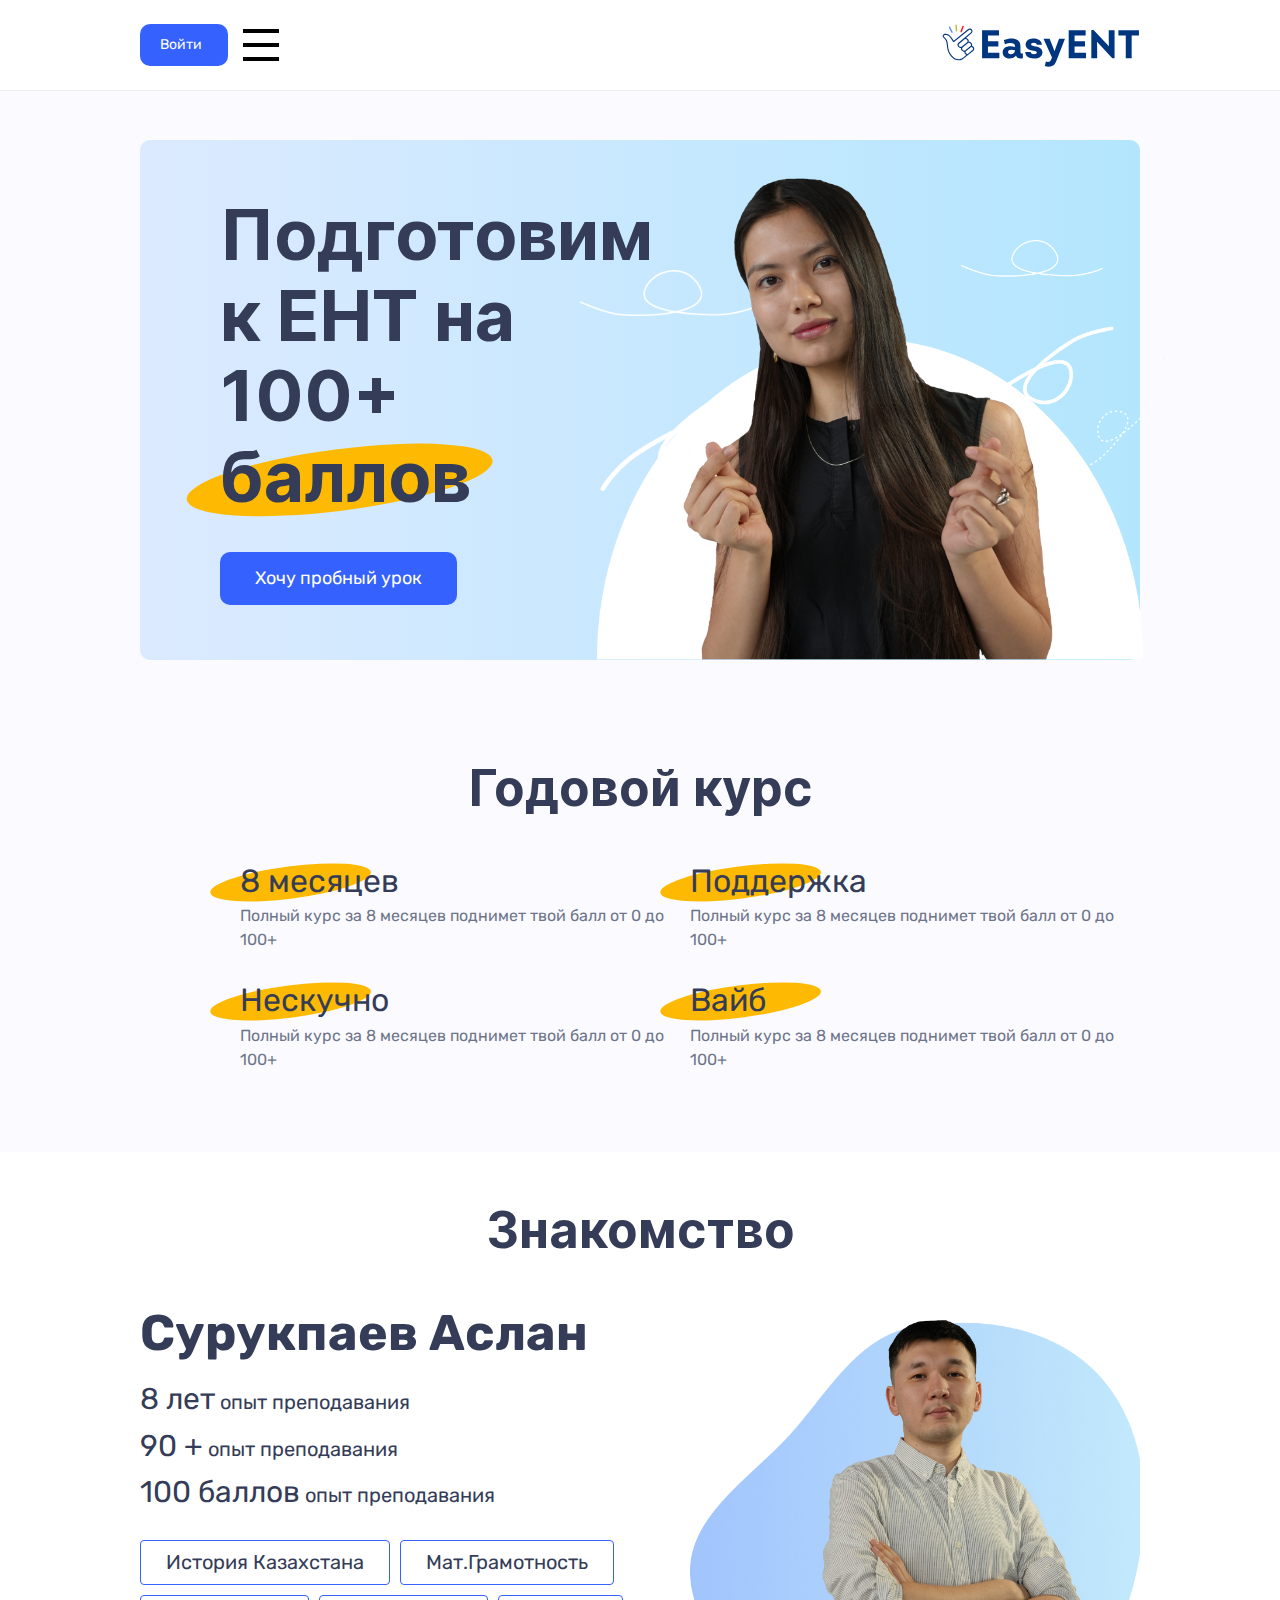
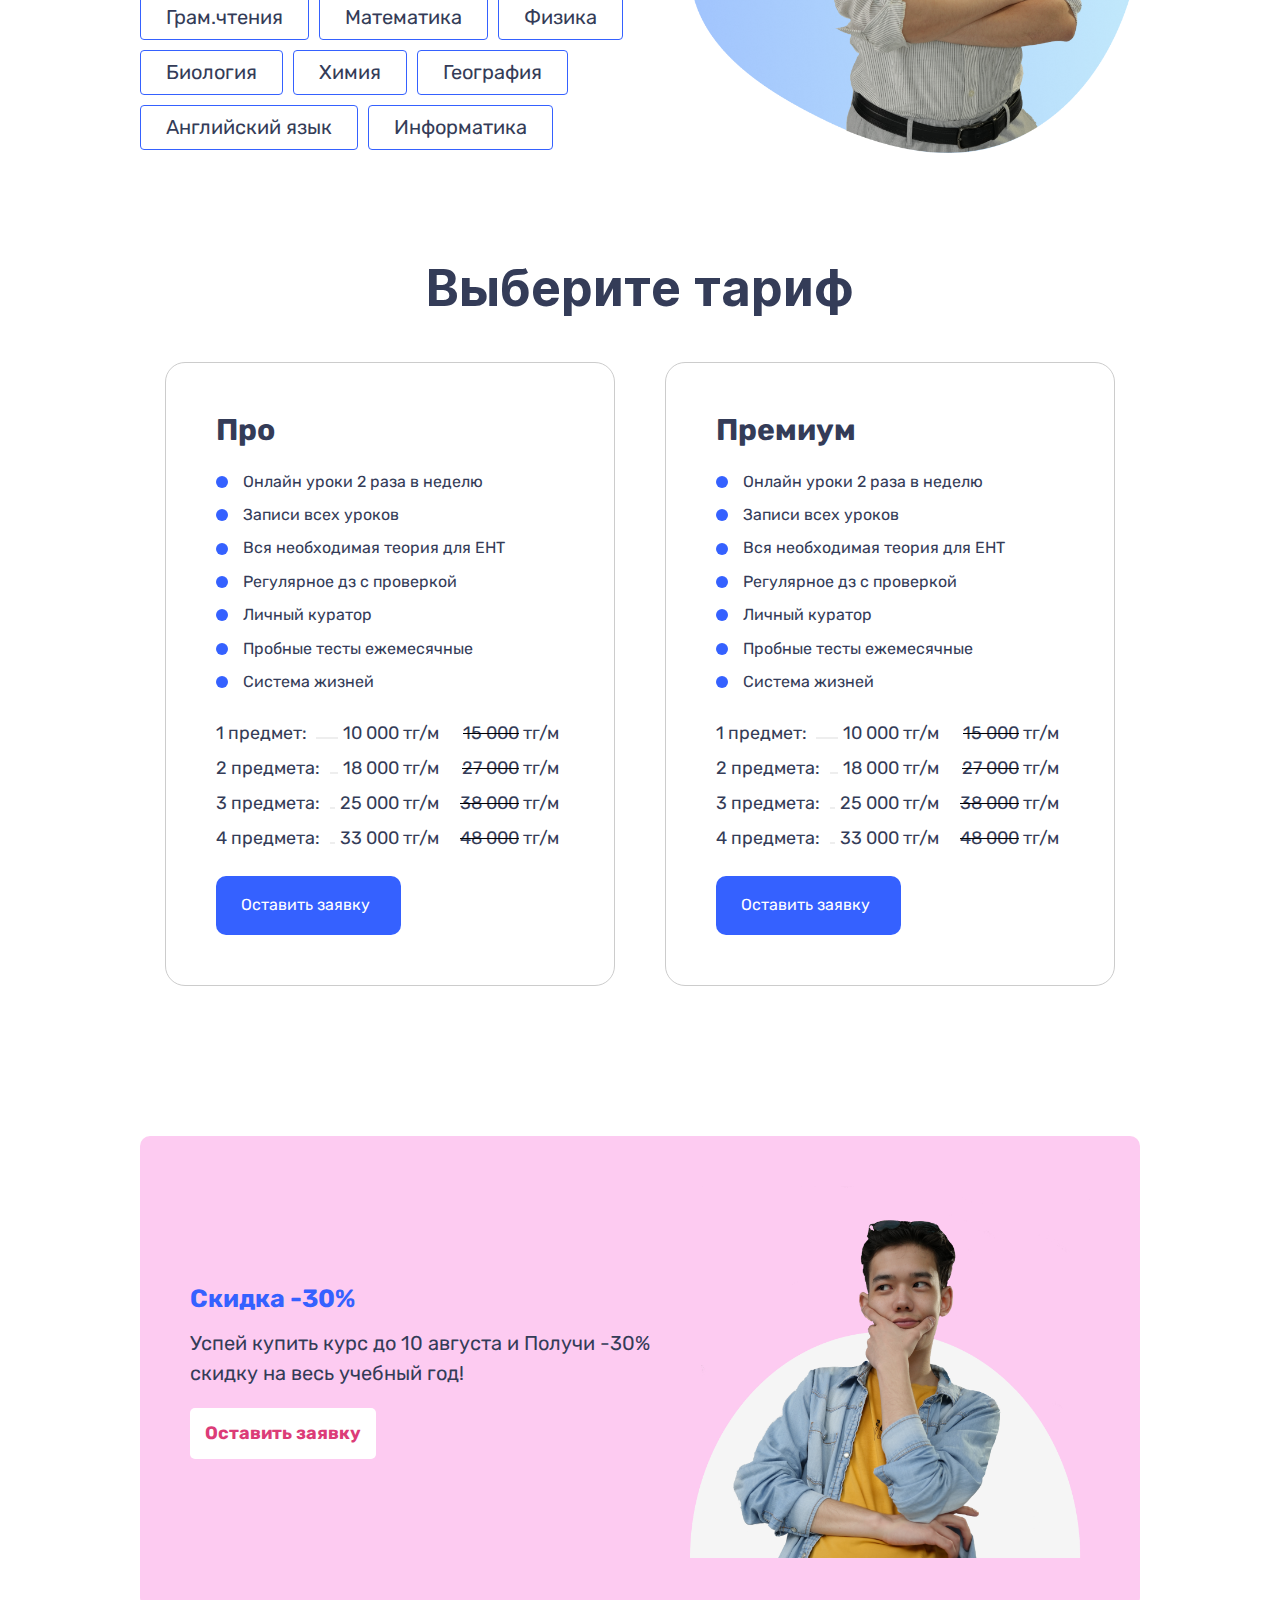
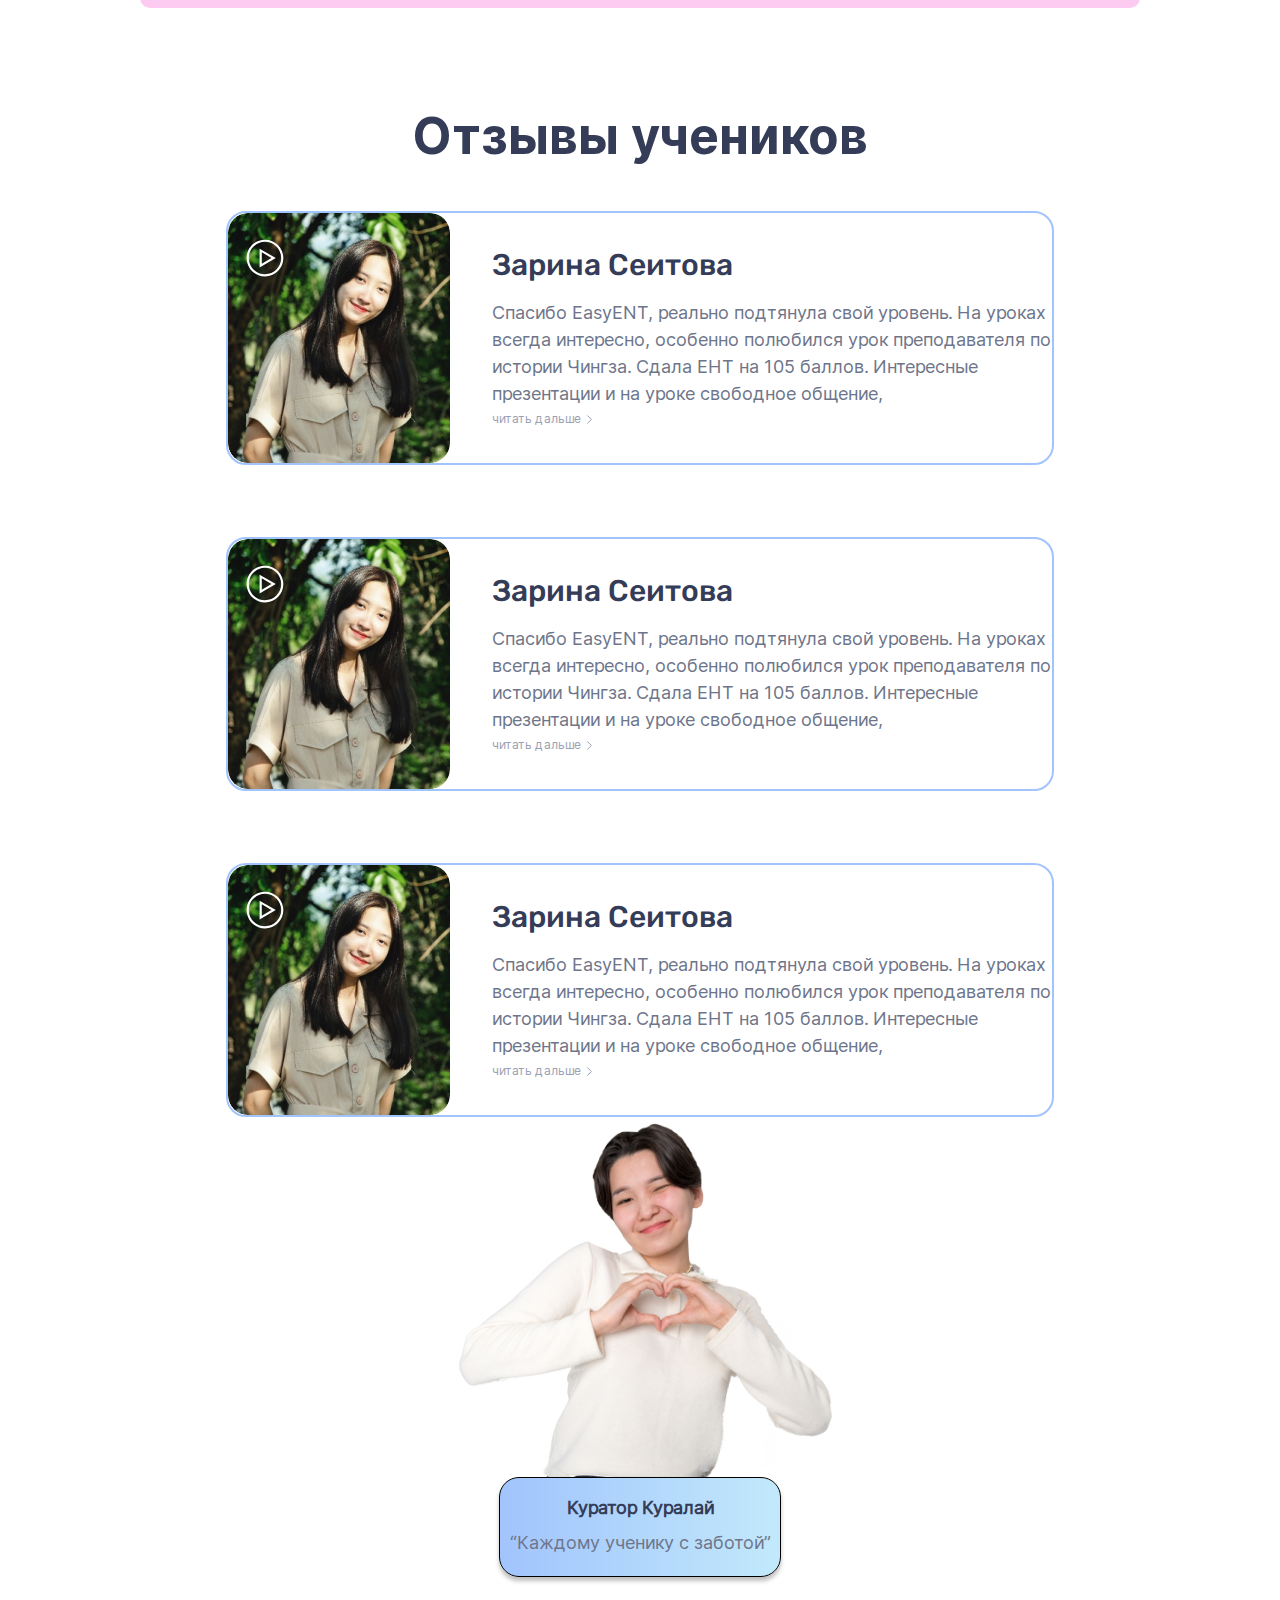
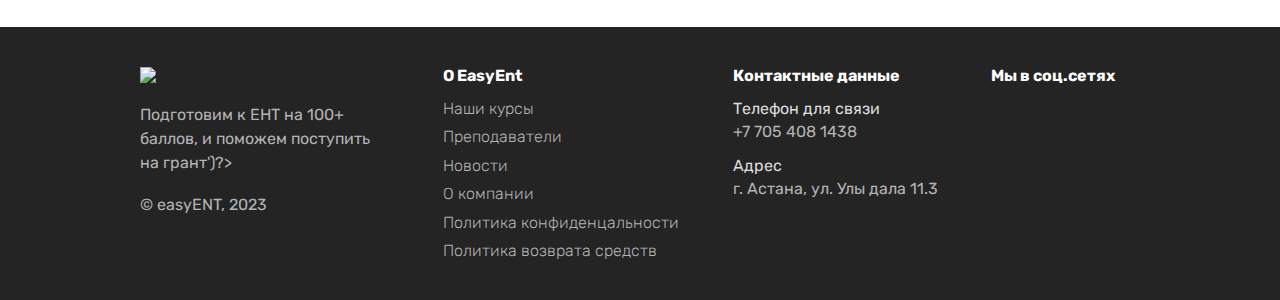
==== commit 5ebb30fa: "Add files via upload" ====
--- a/index.html
+++ b/index.html
@@ -1,882 +1,718 @@
-<!doctype html>
-<html class="no-js" lang="ru">
-
-<head>
-    <meta charset="utf-8">
-    <meta http-equiv="x-ua-compatible" content="ie=edge">
-    <title>Zholda</title>
-    <meta content="" name="description">
-    <meta content="" name="keywords">
-    <meta name="viewport" content="width=device-width, initial-scale=1">
-
-    <meta content="telephone=no" name="format-detection">
-    <!-- This make sence for mobile browsers. It means, that content has been optimized for mobile browsers -->
-    <meta name="HandheldFriendly" content="true">
-
-    <!--[if (gt IE 9)|!(IE)]><!-->
-    <link href="./css/style.min.css" rel="stylesheet" type="text/css">
-    <!--<![endif]-->
-
-    <meta property="og:title" content="" />
-    <meta property="og:url" content="" />
-    <meta property="og:description" content="" />
-    <meta property="og:image" content="" />
-    <meta property="og:image:type" content="image/jpeg" />
-    <meta property="og:image:width" content="500" />
-    <meta property="og:image:height" content="300" />
-    <meta property="twitter:description" content="" />
-
-    <link rel="icon" type="image/x-icon" href="./images/favicon.ico">
-    <script>
-        (function (H) { H.className = H.className.replace(/\bno-js\b/, 'js') })(document.documentElement)
-    </script>
-
-</head>
-
-<body class="page" style="visibility: hidden; opacity: 0;">
-
-    <header class="header">
-
-        <div class="wrapper header__cont">
-            <a href="./index.html" class="header__cont-logo">
-                <img src="./images/content/logo.png" alt="Логотип">
-            </a>
-            <div class="header__cont-right">
-                <a href="#" target="_blank">
-                    <svg width="18" height="18" viewBox="0 0 18 18" fill="none" xmlns="http://www.w3.org/2000/svg">
-                        <path
-                            d="M0.0750203 8.9189C0.0745833 10.4907 0.487122 12.0254 1.27156 13.3781L0 18L4.75119 16.7598C6.06531 17.472 7.53768 17.8452 9.0339 17.8453H9.03784C13.9772 17.8453 17.9979 13.844 18 8.92593C18.0009 6.54278 17.0695 4.30182 15.3773 2.61584C13.6853 0.930001 11.4351 0.00108764 9.03747 0C4.09757 0 0.0771326 4.00105 0.0750932 8.9189"
-                            fill="url(#paint0_linear_0_49)" />
-                        <path
-                            d="M6.7186 5.05356C6.54482 4.66905 6.36193 4.66129 6.19667 4.65454C6.06134 4.64874 5.90664 4.64918 5.75208 4.64918C5.59738 4.64918 5.34602 4.70711 5.13356 4.93805C4.92088 5.16921 4.32159 5.72782 4.32159 6.86397C4.32159 8.00018 5.15286 9.09819 5.26874 9.25241C5.38477 9.40635 6.87352 11.8125 9.23135 12.7381C11.1909 13.5074 11.5897 13.3544 12.015 13.3158C12.4403 13.2774 13.3875 12.7574 13.5807 12.2181C13.7741 11.6789 13.7741 11.2168 13.7161 11.1202C13.6581 11.024 13.5034 10.9662 13.2714 10.8507C13.0394 10.7352 11.8989 10.1765 11.6863 10.0995C11.4737 10.0225 11.319 9.98403 11.1643 10.2153C11.0096 10.4461 10.5654 10.9662 10.43 11.1202C10.2947 11.2745 10.1593 11.2938 9.92743 11.1783C9.69531 11.0624 8.94824 10.8188 8.0619 10.0322C7.3723 9.42005 6.90674 8.66415 6.77141 8.43292C6.63608 8.20205 6.75691 8.0769 6.87323 7.96182C6.97746 7.85835 7.10529 7.69216 7.22139 7.55737C7.33705 7.4225 7.37565 7.32628 7.453 7.17227C7.53043 7.01812 7.49168 6.88325 7.43377 6.76775C7.37565 6.65224 6.92487 5.51015 6.7186 5.05356Z"
-                            fill="white" />
-                        <defs>
-                            <linearGradient id="paint0_linear_0_49" x1="900" y1="1800" x2="900" y2="0"
-                                gradientUnits="userSpaceOnUse">
-                                <stop offset="0" stop-color="#1FAF38" />
-                                <stop offset="1" stop-color="#60D669" />
-                            </linearGradient>
-                        </defs>
-                    </svg>
-                </a>
-                <a href="#" target="_blank">
-                    <svg width="18" height="18" viewBox="0 0 18 18" fill="none" xmlns="http://www.w3.org/2000/svg">
-                        <g clip-path="url(#clip0_0_52)">
-                            <path
-                                d="M9 0C6.61359 0 4.32281 0.948797 2.63672 2.63602C0.948885 4.3239 0.000467536 6.613 0 9C0 11.386 0.949219 13.6768 2.63672 15.364C4.32281 17.0512 6.61359 18 9 18C11.3864 18 13.6772 17.0512 15.3633 15.364C17.0508 13.6768 18 11.386 18 9C18 6.61402 17.0508 4.32323 15.3633 2.63602C13.6772 0.948797 11.3864 0 9 0Z"
-                                fill="url(#paint0_linear_0_52)" />
-                            <path
-                                d="M4.07388 8.90503C6.69795 7.76203 8.44732 7.00842 9.32201 6.64434C11.8223 5.6047 12.3412 5.42414 12.6801 5.41802C12.7547 5.41683 12.9206 5.43525 13.0289 5.52279C13.1189 5.59662 13.1442 5.69646 13.1569 5.76656C13.1681 5.83659 13.1836 5.9962 13.1709 6.1208C13.0359 7.54392 12.4495 10.9974 12.1514 12.5914C12.0262 13.2658 11.7773 13.4919 11.5369 13.514C11.0137 13.5621 10.6172 13.1686 10.1109 12.8369C9.3192 12.3176 8.87201 11.9944 8.10279 11.4877C7.21404 10.9022 7.7906 10.5803 8.29685 10.0544C8.42904 9.91669 10.7325 7.82208 10.7761 7.63209C10.7817 7.60833 10.7873 7.51973 10.7339 7.47305C10.6819 7.42622 10.6045 7.44225 10.5483 7.45491C10.4681 7.4729 9.20388 8.30934 6.75138 9.96408C6.39279 10.2107 6.06795 10.331 5.77545 10.3246C5.45482 10.3177 4.83607 10.143 4.37623 9.99361C3.81373 9.81037 3.36513 9.71348 3.40451 9.40228C3.4242 9.24028 3.64779 9.07448 4.07388 8.90503Z"
-                                fill="white" />
-                        </g>
-                        <defs>
-                            <linearGradient id="paint0_linear_0_52" x1="900" y1="0" x2="900" y2="1800"
-                                gradientUnits="userSpaceOnUse">
-                                <stop offset="0" stop-color="#2AABEE" />
-                                <stop offset="1" stop-color="#229ED9" />
-                            </linearGradient>
-                            <clipPath id="clip0_0_52">
-                                <rect width="18" height="18" fill="white" />
-                            </clipPath>
-                        </defs>
-                    </svg>
-                </a>
-                <a href="#" target="_blank">
-                    <svg width="18" height="18" viewBox="0 0 18 18" fill="none" xmlns="http://www.w3.org/2000/svg">
-                        <path
-                            d="M13.7812 0H4.21875C1.8888 0 0 1.8888 0 4.21875V13.7812C0 16.1112 1.8888 18 4.21875 18H13.7812C16.1112 18 18 16.1112 18 13.7812V4.21875C18 1.8888 16.1112 0 13.7812 0Z"
-                            fill="url(#paint0_radial_0_55)" />
-                        <path
-                            d="M13.7812 0H4.21875C1.8888 0 0 1.8888 0 4.21875V13.7812C0 16.1112 1.8888 18 4.21875 18H13.7812C16.1112 18 18 16.1112 18 13.7812V4.21875C18 1.8888 16.1112 0 13.7812 0Z"
-                            fill="url(#paint1_radial_0_55)" />
-                        <path
-                            d="M9.00063 1.96875C7.09109 1.96875 6.85139 1.97712 6.10144 2.01122C5.35289 2.04553 4.84193 2.16401 4.39488 2.33789C3.93237 2.51747 3.54009 2.75773 3.1493 3.14866C2.75815 3.53953 2.51789 3.9318 2.33775 4.39411C2.16338 4.8413 2.04476 5.35247 2.01108 6.10066C1.97754 6.85069 1.96875 7.09045 1.96875 9.00007C1.96875 10.9097 1.97719 11.1486 2.01122 11.8986C2.04567 12.6471 2.16415 13.1581 2.33789 13.6051C2.51761 14.0676 2.75787 14.4599 3.1488 14.8507C3.53953 15.2419 3.9318 15.4827 4.39397 15.6622C4.84137 15.8361 5.3524 15.9546 6.1008 15.9889C6.85083 16.023 7.09031 16.0314 8.99979 16.0314C10.9095 16.0314 11.1485 16.023 11.8984 15.9889C12.647 15.9546 13.1585 15.8361 13.6059 15.6622C14.0682 15.4827 14.4599 15.2419 14.8506 14.8507C15.2417 14.4599 15.4819 14.0676 15.6621 13.6053C15.8349 13.1581 15.9536 12.647 15.9888 11.8987C16.0225 11.1488 16.0312 10.9097 16.0312 9.00007C16.0312 7.09045 16.0225 6.85083 15.9888 6.1008C15.9536 5.35226 15.8349 4.84137 15.6621 4.39432C15.4819 3.9318 15.2417 3.53953 14.8506 3.14866C14.4595 2.75759 14.0683 2.51733 13.6055 2.33796C13.1572 2.16401 12.646 2.04546 11.8974 2.01122C11.1474 1.97712 10.9086 1.96875 8.99845 1.96875H9.00063ZM8.36986 3.23585C8.5571 3.23557 8.766 3.23585 9.00063 3.23585C10.878 3.23585 11.1005 3.2426 11.8419 3.27628C12.5274 3.30764 12.8995 3.42218 13.1474 3.51844C13.4755 3.64584 13.7095 3.79821 13.9554 4.04437C14.2015 4.29047 14.3538 4.52482 14.4816 4.85297C14.5778 5.10047 14.6925 5.47256 14.7237 6.15811C14.7574 6.89934 14.7647 7.12195 14.7647 8.99845C14.7647 10.875 14.7574 11.0976 14.7237 11.8388C14.6924 12.5243 14.5778 12.8964 14.4816 13.144C14.3542 13.4722 14.2015 13.7058 13.9554 13.9518C13.7093 14.1979 13.4757 14.3501 13.1474 14.4776C12.8998 14.5743 12.5274 14.6886 11.8419 14.7199C11.1007 14.7536 10.878 14.7609 9.00063 14.7609C7.12315 14.7609 6.90061 14.7536 6.15945 14.7199C5.4739 14.6883 5.1018 14.5737 4.85374 14.4775C4.52566 14.35 4.29124 14.1977 4.04515 13.9516C3.79905 13.7055 3.64676 13.4717 3.519 13.1434C3.42274 12.8959 3.30806 12.5238 3.27684 11.8382C3.24316 11.097 3.23641 10.8744 3.23641 8.9967C3.23641 7.11907 3.24316 6.89759 3.27684 6.15635C3.3082 5.4708 3.42274 5.09871 3.519 4.85086C3.64648 4.52271 3.79905 4.28836 4.04522 4.04227C4.29131 3.79617 4.52566 3.6438 4.85381 3.51612C5.10166 3.41944 5.4739 3.30518 6.15945 3.27368C6.80808 3.24436 7.05945 3.23557 8.36986 3.23409V3.23585ZM12.7539 4.40332C12.2881 4.40332 11.9102 4.7809 11.9102 5.24679C11.9102 5.71261 12.2881 6.09054 12.7539 6.09054C13.2197 6.09054 13.5977 5.71261 13.5977 5.24679C13.5977 4.78097 13.2197 4.40304 12.7539 4.40304V4.40332ZM9.00063 5.38917C7.00657 5.38917 5.3898 7.00594 5.3898 9.00007C5.3898 10.9942 7.00657 12.6102 9.00063 12.6102C10.9948 12.6102 12.611 10.9942 12.611 9.00007C12.611 7.00601 10.9946 5.38917 9.00049 5.38917H9.00063ZM9.00063 6.65627C10.295 6.65627 11.3444 7.70555 11.3444 9.00007C11.3444 10.2945 10.295 11.3439 9.00063 11.3439C7.70618 11.3439 6.65691 10.2945 6.65691 9.00007C6.65691 7.70555 7.70618 6.65627 9.00063 6.65627Z"
-                            fill="white" />
-                        <defs>
-                            <radialGradient id="paint0_radial_0_55" cx="0" cy="0" r="1" gradientUnits="userSpaceOnUse"
-                                gradientTransform="translate(4.78125 19.3864) rotate(-90) scale(17.8393 16.592)">
-                                <stop offset="0" stop-color="#FFDD55" />
-                                <stop offset="0.1" stop-color="#FFDD55" />
-                                <stop offset="0.5" stop-color="#FF543E" />
-                                <stop offset="1" stop-color="#C837AB" />
-                            </radialGradient>
-                            <radialGradient id="paint1_radial_0_55" cx="0" cy="0" r="1" gradientUnits="userSpaceOnUse"
-                                gradientTransform="translate(-3.01507 1.29663) rotate(78.681) scale(7.97428 32.8702)">
-                                <stop offset="0" stop-color="#3771C8" />
-                                <stop offset="0.128" stop-color="#3771C8" />
-                                <stop offset="1" stop-color="#6600FF" stop-opacity="0" />
-                            </radialGradient>
-                        </defs>
-                    </svg>
-                </a>
-                <div class="header__cont-login popup-btn" data-popup="login">
-                    <p>Войти</p>
-                    <svg width="14" height="15" viewBox="0 0 14 15" fill="none" xmlns="http://www.w3.org/2000/svg">
-                        <path
-                            d="M7.16104 6.72222C8.87923 6.72222 10.2721 5.32933 10.2721 3.61111C10.2721 1.89289 8.87923 0.5 7.16104 0.5C5.44282 0.5 4.04993 1.89289 4.04993 3.61111C4.04993 5.32933 5.44282 6.72222 7.16104 6.72222Z"
-                            fill="#343434" />
-                        <path
-                            d="M0.938965 12.1667C0.938965 13.4554 1.98364 14.5 3.2723 14.5H11.0501C12.3388 14.5 13.3834 13.4554 13.3834 12.1667C13.3834 10.878 12.2167 8.27778 7.16119 8.27778C2.10563 8.27778 0.938965 10.878 0.938965 12.1667Z"
-                            fill="#343434" />
-                    </svg>
-                </div>
-                <div class="yel-btn popup-btn" data-popup="part">
-                    Партнерство
-                </div>
-            </div>
-        </div>
-    </header>
-    
-    <section class="search">
-        <div class="wrapper search__cont">
-            <h1>
-
-                Перевозка автомобилей
-
-            </h1>
-            <p>
-                С нами ваш автомобиль всегда в правильном направлении
-            </p>
-            <form class="search__cont-ser">
-                <div class="search__cont-ser-sel">
-                    <p>Откуда</p>
-                    <select class="search__cont-ser-from">
-                        <option data-display="Выбрать город">Выбрать город</option>
-                        <option value="1">Астана</option>
-                        <option value="2">Алматы</option>
-                        <option value="3">Павлодар</option>
-                        <option value="4">Экибастуз</option>
-                        <option value="5">Шымкент</option>
-                        <option value="6">Петропавловск</option>
-                        <option value="7">Усть-Каменогорск</option>
-                    </select>
-                </div>
-                <div class="search__cont-ser-sel">
-                    <p>Куда</p>
-                    <select class="search__cont-ser-where">
-                        <option data-display="Выбрать город">Выбрать город</option>
-                        <option value="1">Астана</option>
-                        <option value="2">Алматы</option>
-                        <option value="3">Павлодар</option>
-                        <option value="4">Экибастуз</option>
-                        <option value="5">Шымкент</option>
-                        <option value="6">Петропавловск</option>
-                        <option value="7">Усть-Каменогорск</option>
-                    </select>
-                </div>
-                <button class="yel-btn" type="submit">
-                    <p>Найти маршруты</p>
-                    <svg width="20" height="20" viewBox="0 0 20 20" fill="none" xmlns="http://www.w3.org/2000/svg">
-                        <path
-                            d="M19 19L14.65 14.65M17.0001 9C17.0001 13.4183 13.4183 17 9.00006 17C4.58178 17 1.00006 13.4183 1.00006 9C1.00006 4.58172 4.58178 1 9.00006 1C13.4183 1 17.0001 4.58172 17.0001 9Z"
-                            stroke="black" stroke-width="2" stroke-linecap="round" stroke-linejoin="round" />
-                    </svg>
-                </button>
-            </form>
-        </div>
-    </section>
-
-    <section class="popular">
-        <div class="wrapper popular__cont">
-            <h2>
-
-                Популярные направления
-
-            </h2>
-            <div class="popular__cont-items">
-                <a href="#" class="popular__cont-items-item">
-                    <p>
-                        Астана
-                    </p>
-                    <svg width="5" height="8" viewBox="0 0 5 8" fill="none" xmlns="http://www.w3.org/2000/svg">
-                        <path d="M1 7L4 4L1 1" stroke="#737373" stroke-width="1.5" stroke-linecap="round"
-                            stroke-linejoin="round" />
-                    </svg>
-                    <p>
-                        Шымкент
-                    </p>
-                </a>
-                <a href="#" class="popular__cont-items-item">
-                    <p>
-                        Астана
-                    </p>
-                    <svg width="5" height="8" viewBox="0 0 5 8" fill="none" xmlns="http://www.w3.org/2000/svg">
-                        <path d="M1 7L4 4L1 1" stroke="#737373" stroke-width="1.5" stroke-linecap="round"
-                            stroke-linejoin="round" />
-                    </svg>
-                    <p>
-                        Шымкент
-                    </p>
-                </a>
-                <a href="#" class="popular__cont-items-item">
-                    <p>
-                        Астана
-                    </p>
-                    <svg width="5" height="8" viewBox="0 0 5 8" fill="none" xmlns="http://www.w3.org/2000/svg">
-                        <path d="M1 7L4 4L1 1" stroke="#737373" stroke-width="1.5" stroke-linecap="round"
-                            stroke-linejoin="round" />
-                    </svg>
-                    <p>
-                        Шымкент
-                    </p>
-                </a>
-                <a href="#" class="popular__cont-items-item">
-                    <p>
-                        Астана
-                    </p>
-                    <svg width="5" height="8" viewBox="0 0 5 8" fill="none" xmlns="http://www.w3.org/2000/svg">
-                        <path d="M1 7L4 4L1 1" stroke="#737373" stroke-width="1.5" stroke-linecap="round"
-                            stroke-linejoin="round" />
-                    </svg>
-                    <p>
-                        Шымкент
-                    </p>
-                </a>
-                <a href="#" class="popular__cont-items-item">
-                    <p>
-                        Астана
-                    </p>
-                    <svg width="5" height="8" viewBox="0 0 5 8" fill="none" xmlns="http://www.w3.org/2000/svg">
-                        <path d="M1 7L4 4L1 1" stroke="#737373" stroke-width="1.5" stroke-linecap="round"
-                            stroke-linejoin="round" />
-                    </svg>
-                    <p>
-                        Шымкент
-                    </p>
-                </a>
-                <a href="#" class="popular__cont-items-item">
-                    <p>
-                        Астана
-                    </p>
-                    <svg width="5" height="8" viewBox="0 0 5 8" fill="none" xmlns="http://www.w3.org/2000/svg">
-                        <path d="M1 7L4 4L1 1" stroke="#737373" stroke-width="1.5" stroke-linecap="round"
-                            stroke-linejoin="round" />
-                    </svg>
-                    <p>
-                        Шымкент
-                    </p>
-                </a>
-                <a href="#" class="popular__cont-items-item">
-                    <p>
-                        Астана
-                    </p>
-                    <svg width="5" height="8" viewBox="0 0 5 8" fill="none" xmlns="http://www.w3.org/2000/svg">
-                        <path d="M1 7L4 4L1 1" stroke="#737373" stroke-width="1.5" stroke-linecap="round"
-                            stroke-linejoin="round" />
-                    </svg>
-                    <p>
-                        Шымкент
-                    </p>
-                </a>
-                <a href="#" class="popular__cont-items-item">
-                    <p>
-                        Астана
-                    </p>
-                    <svg width="5" height="8" viewBox="0 0 5 8" fill="none" xmlns="http://www.w3.org/2000/svg">
-                        <path d="M1 7L4 4L1 1" stroke="#737373" stroke-width="1.5" stroke-linecap="round"
-                            stroke-linejoin="round" />
-                    </svg>
-                    <p>
-                        Шымкент
-                    </p>
-                </a>
-                <a href="#" class="popular__cont-items-item">
-                    <p>
-                        Астана
-                    </p>
-                    <svg width="5" height="8" viewBox="0 0 5 8" fill="none" xmlns="http://www.w3.org/2000/svg">
-                        <path d="M1 7L4 4L1 1" stroke="#737373" stroke-width="1.5" stroke-linecap="round"
-                            stroke-linejoin="round" />
-                    </svg>
-                    <p>
-                        Шымкент
-                    </p>
-                </a>
-                <a href="#" class="popular__cont-items-item">
-                    <p>
-                        Астана
-                    </p>
-                    <svg width="5" height="8" viewBox="0 0 5 8" fill="none" xmlns="http://www.w3.org/2000/svg">
-                        <path d="M1 7L4 4L1 1" stroke="#737373" stroke-width="1.5" stroke-linecap="round"
-                            stroke-linejoin="round" />
-                    </svg>
-                    <p>
-                        Шымкент
-                    </p>
-                </a>
-                <a href="#" class="popular__cont-items-item">
-                    <p>
-                        Астана
-                    </p>
-                    <svg width="5" height="8" viewBox="0 0 5 8" fill="none" xmlns="http://www.w3.org/2000/svg">
-                        <path d="M1 7L4 4L1 1" stroke="#737373" stroke-width="1.5" stroke-linecap="round"
-                            stroke-linejoin="round" />
-                    </svg>
-                    <p>
-                        Шымкент
-                    </p>
-                </a>
-                <a href="#" class="popular__cont-items-item">
-                    <p>
-                        Астана
-                    </p>
-                    <svg width="5" height="8" viewBox="0 0 5 8" fill="none" xmlns="http://www.w3.org/2000/svg">
-                        <path d="M1 7L4 4L1 1" stroke="#737373" stroke-width="1.5" stroke-linecap="round"
-                            stroke-linejoin="round" />
-                    </svg>
-                    <p>
-                        Шымкент
-                    </p>
-                </a>
-                <a href="#" class="popular__cont-items-item">
-                    <p>
-                        Астана
-                    </p>
-                    <svg width="5" height="8" viewBox="0 0 5 8" fill="none" xmlns="http://www.w3.org/2000/svg">
-                        <path d="M1 7L4 4L1 1" stroke="#737373" stroke-width="1.5" stroke-linecap="round"
-                            stroke-linejoin="round" />
-                    </svg>
-                    <p>
-                        Шымкент
-                    </p>
-                </a>
-                <a href="#" class="popular__cont-items-item">
-                    <p>
-                        Астана
-                    </p>
-                    <svg width="5" height="8" viewBox="0 0 5 8" fill="none" xmlns="http://www.w3.org/2000/svg">
-                        <path d="M1 7L4 4L1 1" stroke="#737373" stroke-width="1.5" stroke-linecap="round"
-                            stroke-linejoin="round" />
-                    </svg>
-                    <p>
-                        Шымкент
-                    </p>
-                </a>
-                <a href="#" class="popular__cont-items-item">
-                    <p>
-                        Астана
-                    </p>
-                    <svg width="5" height="8" viewBox="0 0 5 8" fill="none" xmlns="http://www.w3.org/2000/svg">
-                        <path d="M1 7L4 4L1 1" stroke="#737373" stroke-width="1.5" stroke-linecap="round"
-                            stroke-linejoin="round" />
-                    </svg>
-                    <p>
-                        Шымкент
-                    </p>
-                </a>
-                <a href="#" class="popular__cont-items-item">
-                    <p>
-                        Астана
-                    </p>
-                    <svg width="5" height="8" viewBox="0 0 5 8" fill="none" xmlns="http://www.w3.org/2000/svg">
-                        <path d="M1 7L4 4L1 1" stroke="#737373" stroke-width="1.5" stroke-linecap="round"
-                            stroke-linejoin="round" />
-                    </svg>
-                    <p>
-                        Шымкент
-                    </p>
-                </a>
-            </div>
-        </div>
-    </section>
-
-    <section class="scheme">
-        <div class="wrapper scheme__cont">
-            <h2>
-
-                Схема работы
-
-            </h2>
-            <div class="scheme__cont-items">
-                <div class="scheme__cont-items-line"></div>
-                <div class="scheme__cont-items-item">
-                    <div class="scheme__cont-items-item-num">
-                        1
-                    </div>
-                    <p>
-                        Получение заявки
-                    </p>
-                </div>
-                <div class="scheme__cont-items-item">
-                    <div class="scheme__cont-items-item-num">
-                        2
-                    </div>
-                    <p>
-                        Оценка стоимости
-                    </p>
-                </div>
-                <div class="scheme__cont-items-item">
-                    <div class="scheme__cont-items-item-num">
-                        3
-                    </div>
-                    <p>
-                        Оформление договора
-                    </p>
-                </div>
-                <div class="scheme__cont-items-item">
-                    <div class="scheme__cont-items-item-num">
-                        4
-                    </div>
-                    <p>
-                        Загрузка автомобиля
-                    </p>
-                </div>
-                <div class="scheme__cont-items-item">
-                    <div class="scheme__cont-items-item-num">
-                        5
-                    </div>
-                    <p>
-                        Транспортировка автомобиля
-                    </p>
-                </div>
-                <div class="scheme__cont-items-item">
-                    <div class="scheme__cont-items-item-num">
-                        6
-                    </div>
-                    <p>
-                        Доставка автомобиля
-                    </p>
-                </div>
-            </div>
-        </div>
-    </section>
-
-    <section class="que">
-        <div class="wrapper que__cont">
-            <h2>
-
-                Часто задаваемые вопросы
-
-            </h2>
-            <div class="que__cont-items">
-                <div class="que__cont-item">
-                    <div class="que__cont-item-top">
-                        <p>
-                            1. Какие типы автомобилей вы можете транспортировать на автовозах?
-                        </p>
-                        <svg class="plus" width="16" height="16" viewBox="0 0 16 16" fill="none"
-                            xmlns="http://www.w3.org/2000/svg">
-                            <path d="M8 1V15" stroke="black" stroke-width="2" stroke-linecap="round"
-                                stroke-linejoin="round" />
-                            <path d="M1 8H15" stroke="black" stroke-width="2" stroke-linecap="round"
-                                stroke-linejoin="round" />
-                        </svg>
-                        <svg class="minus" width="16" height="2" viewBox="0 0 16 2" fill="none"
-                            xmlns="http://www.w3.org/2000/svg">
-                            <path d="M1 1H15" stroke="white" stroke-width="2" stroke-linecap="round"
-                                stroke-linejoin="round" />
-                        </svg>
-                    </div>
-                    <div class="que__cont-item-text">
-                        Мы можем транспортировать любые типы автомобилей, включая легковые автомобили, грузовики,
-                        автобусы, специализированные автомобили и другие.
-                    </div>
-                </div>
-                <div class="que__cont-item">
-                    <div class="que__cont-item-top">
-                        <p>
-                            2. Как вы гарантируете безопасность моего автомобиля во время транспортировки?
-                        </p>
-                        <svg class="plus" width="16" height="16" viewBox="0 0 16 16" fill="none"
-                            xmlns="http://www.w3.org/2000/svg">
-                            <path d="M8 1V15" stroke="black" stroke-width="2" stroke-linecap="round"
-                                stroke-linejoin="round" />
-                            <path d="M1 8H15" stroke="black" stroke-width="2" stroke-linecap="round"
-                                stroke-linejoin="round" />
-                        </svg>
-                        <svg class="minus" width="16" height="2" viewBox="0 0 16 2" fill="none"
-                            xmlns="http://www.w3.org/2000/svg">
-                            <path d="M1 1H15" stroke="white" stroke-width="2" stroke-linecap="round"
-                                stroke-linejoin="round" />
-                        </svg>
-                    </div>
-                    <div class="que__cont-item-text">
-                        Мы можем транспортировать любые типы автомобилей, включая легковые автомобили, грузовики,
-                        автобусы, специализированные автомобили и другие.
-                    </div>
-                </div>
-                <div class="que__cont-item">
-                    <div class="que__cont-item-top">
-                        <p>
-                            3. Как я могу оставить заявку на транспортировку моего автомобиля?
-                        </p>
-                        <svg class="plus" width="16" height="16" viewBox="0 0 16 16" fill="none"
-                            xmlns="http://www.w3.org/2000/svg">
-                            <path d="M8 1V15" stroke="black" stroke-width="2" stroke-linecap="round"
-                                stroke-linejoin="round" />
-                            <path d="M1 8H15" stroke="black" stroke-width="2" stroke-linecap="round"
-                                stroke-linejoin="round" />
-                        </svg>
-                        <svg class="minus" width="16" height="2" viewBox="0 0 16 2" fill="none"
-                            xmlns="http://www.w3.org/2000/svg">
-                            <path d="M1 1H15" stroke="white" stroke-width="2" stroke-linecap="round"
-                                stroke-linejoin="round" />
-                        </svg>
-                    </div>
-                    <div class="que__cont-item-text">
-                        Мы можем транспортировать любые типы автомобилей, включая легковые автомобили, грузовики,
-                        автобусы, специализированные автомобили и другие.
-                    </div>
-                </div>
-                <div class="que__cont-item">
-                    <div class="que__cont-item-top">
-                        <p>
-                            4. Какова стоимость транспортировки автомобиля на автовозе?
-                        </p>
-                        <svg class="plus" width="16" height="16" viewBox="0 0 16 16" fill="none"
-                            xmlns="http://www.w3.org/2000/svg">
-                            <path d="M8 1V15" stroke="black" stroke-width="2" stroke-linecap="round"
-                                stroke-linejoin="round" />
-                            <path d="M1 8H15" stroke="black" stroke-width="2" stroke-linecap="round"
-                                stroke-linejoin="round" />
-                        </svg>
-                        <svg class="minus" width="16" height="2" viewBox="0 0 16 2" fill="none"
-                            xmlns="http://www.w3.org/2000/svg">
-                            <path d="M1 1H15" stroke="white" stroke-width="2" stroke-linecap="round"
-                                stroke-linejoin="round" />
-                        </svg>
-                    </div>
-                    <div class="que__cont-item-text">
-                        Мы можем транспортировать любые типы автомобилей, включая легковые автомобили, грузовики,
-                        автобусы, специализированные автомобили и другие.
-                    </div>
-                </div>
-                <div class="que__cont-item">
-                    <div class="que__cont-item-top">
-                        <p>
-                            5. Как я могу отследить статус транспортировки моего автомобиля?
-                        </p>
-                        <svg class="plus" width="16" height="16" viewBox="0 0 16 16" fill="none"
-                            xmlns="http://www.w3.org/2000/svg">
-                            <path d="M8 1V15" stroke="black" stroke-width="2" stroke-linecap="round"
-                                stroke-linejoin="round" />
-                            <path d="M1 8H15" stroke="black" stroke-width="2" stroke-linecap="round"
-                                stroke-linejoin="round" />
-                        </svg>
-                        <svg class="minus" width="16" height="2" viewBox="0 0 16 2" fill="none"
-                            xmlns="http://www.w3.org/2000/svg">
-                            <path d="M1 1H15" stroke="white" stroke-width="2" stroke-linecap="round"
-                                stroke-linejoin="round" />
-                        </svg>
-                    </div>
-                    <div class="que__cont-item-text">
-                        Мы можем транспортировать любые типы автомобилей, включая легковые автомобили, грузовики,
-                        автобусы, специализированные автомобили и другие.
-                    </div>
-                </div>
-            </div>
-        </div>
-    </section>
-
-    <section class="pic">
-        <div class="wrapper pic__cont">
-            <div class="pic__cont-items">
-                <div class="pic__cont-item">
-                    <div class="pic__cont-item-img">
-                        <img src="./images/content/p1.png">
-                    </div>
-                    <p>
-                        В автовоз помещается до 6 автомобилей
-                    </p>
-                </div>
-                <div class="pic__cont-item">
-                    <div class="pic__cont-item-img">
-                        <img src="./images/content/p2.png">
-                    </div>
-                    <p>
-                        В автовоз помещается до 6 автомобилей
-                    </p>
-                </div>
-                <div class="pic__cont-item">
-                    <div class="pic__cont-item-img">
-                        <img src="./images/content/p3.png">
-                    </div>
-                    <p>
-                        В автовоз помещается до 6 автомобилей
-                    </p>
-                </div>
-                <div class="pic__cont-item">
-                    <div class="pic__cont-item-img">
-                        <img src="./images/content/p4.png">
-                    </div>
-                    <p>
-                        В автовоз помещается до 6 автомобилей
-                    </p>
-                </div>
-                <div class="pic__cont-item">
-                    <div class="pic__cont-item-img">
-                        <img src="./images/content/p5.png">
-                    </div>
-                    <p>
-                        В автовоз помещается до 6 автомобилей
-                    </p>
-                </div>
-                <div class="pic__cont-item">
-                    <div class="pic__cont-item-img">
-                        <img src="./images/content/p6.png">
-                    </div>
-                    <p>
-                        В автовоз помещается до 6 автомобилей
-                    </p>
-                </div>
-            </div>
-        </div>
-    </section>
-
-    <section class="about">
-        <div class="wrapper about__cont">
-            <div class="about__cont-img">
-                <img src="./images/content/about.png">
-            </div>
-            <div class="about__cont-text">
-                <h2>
-
-                    О компании
-
-                </h2>
-                <p>
-                    <b>Zholda.kz</b> - профессиональный перевозчик автомобилей на автовозах. Мы имеем богатый опыт в
-                    транспортировке автомобилей и предлагаем широкий спектр услуг для индивидуальных клиентов и
-                    компаний.
-                </p>
-                <p>
-                    Наша цель - обеспечить безопасную и надежную доставку автомобилей в любую точку страны. Для этого мы
-                    используем только современные и надежные автовозы, которые обеспечивают максимальную защиту вашего
-                    автомобиля во время транспортировки.
-                </p>
-                <p>
-                    Мы также гарантируем гибкую систему оплаты и оперативную обработку заказов. Мы всегда готовы
-                    ответить на ваши вопросы и предоставить необходимую информацию о вашем заказе.
-                </p>
-                <p>
-                    Наша команда профессионалов имеет многолетний опыт в транспортировке автомобилей, и мы готовы
-                    выполнить любые задачи связанные с транспортировкой автомобилей, начиная от индивидуальных перевозок
-                    до перевозок для автосалонов, дилеров и других компаний.
-                </p>
-            </div>
-        </div>
-    </section>
-
-    <footer class="footer">
-        <div class="footer-top">
-            <div class="wrapper footer__cont">
-                <a href="./index.html" class="footer__cont-logo">
-                    <img src="./images/content/logo.png" alt="Логотип">
-                </a>
-                <div class="footer__cont-list inf">
-                    <div class="footer__cont-list-title">
-                        Информация
-                    </div>
-                    <div class="footer__cont-list-item popup-btn" data-popup="login">
-                        Войти
-                    </div>
-                    <div class="footer__cont-list-item popup-btn" data-popup="part">
-                        Партнерство
-                    </div>
-                </div>
-                <div class="footer__cont-list cont">
-                    <div class="footer__cont-list-title">
-                        Контакты
-                    </div>
-                    <a href="tel:+777711111177" class="footer__cont-list-item">
-                        <svg width="15" height="15" viewBox="0 0 15 15" fill="none" xmlns="http://www.w3.org/2000/svg">
-                            <path
-                                d="M14.9698 11.2304V13.4885C14.9707 13.6981 14.9277 13.9056 14.8437 14.0977C14.7598 14.2898 14.6366 14.4622 14.4821 14.6039C14.3277 14.7456 14.1453 14.8535 13.9467 14.9207C13.7481 14.9878 13.5377 15.0128 13.3289 14.9939C11.0127 14.7422 8.78788 13.9508 6.83311 12.6831C5.01446 11.5274 3.47255 9.98554 2.3169 8.16689C1.04482 6.20324 0.253179 3.96756 0.00610946 1.64096C-0.0127002 1.43282 0.0120369 1.22303 0.0787455 1.02497C0.145454 0.826907 0.252673 0.644904 0.393575 0.490549C0.534477 0.336194 0.705975 0.212869 0.897151 0.128425C1.08833 0.0439815 1.29499 0.000269792 1.50399 7.29762e-05H3.76209C4.12738 -0.00352226 4.48152 0.125833 4.75849 0.364029C5.03546 0.602224 5.21637 0.933007 5.26749 1.29472C5.3628 2.01736 5.53956 2.72691 5.79439 3.40981C5.89566 3.67922 5.91757 3.97202 5.85754 4.2535C5.79751 4.53498 5.65804 4.79336 5.45567 4.99801L4.49974 5.95394C5.57125 7.83837 7.13153 9.39864 9.01595 10.4702L9.97188 9.51422C10.1765 9.31185 10.4349 9.17238 10.7164 9.11235C10.9979 9.05232 11.2907 9.07423 11.5601 9.17551C12.243 9.43033 12.9525 9.60709 13.6752 9.7024C14.0408 9.75398 14.3747 9.93815 14.6134 10.2199C14.8521 10.5016 14.979 10.8612 14.9698 11.2304Z"
-                                fill="#46AABE" />
-                        </svg>
-                        +7 (777) 111 111 77
-                    </a>
-                    <a href="mailto:info@zholda.kz" class="footer__cont-list-item">
-                        <svg width="17" height="14" viewBox="0 0 17 14" fill="none" xmlns="http://www.w3.org/2000/svg">
-                            <path
-                                d="M14.5 1H2.5C1.67157 1 1 1.67157 1 2.5V11.5C1 12.3284 1.67157 13 2.5 13H14.5C15.3284 13 16 12.3284 16 11.5V2.5C16 1.67157 15.3284 1 14.5 1Z"
-                                fill="#46AABE" stroke="white" stroke-linecap="round" stroke-linejoin="round" />
-                            <path
-                                d="M16 3.25L9.2725 7.525C9.04095 7.67007 8.77324 7.74701 8.5 7.74701C8.22676 7.74701 7.95905 7.67007 7.7275 7.525L1 3.25"
-                                fill="#46AABE" />
-                            <path
-                                d="M16 3.25L9.2725 7.525C9.04095 7.67007 8.77324 7.74701 8.5 7.74701C8.22676 7.74701 7.95905 7.67007 7.7275 7.525L1 3.25"
-                                stroke="white" stroke-linecap="round" stroke-linejoin="round" />
-                        </svg>
-                        info@zholda.kz
-                    </a>
-                    <div class="footer__cont-list-item">
-                        <svg width="17" height="21" viewBox="0 0 17 21" fill="none" xmlns="http://www.w3.org/2000/svg">
-                            <path
-                                d="M16 8.5C16 14.125 8.5 19.75 8.5 19.75C8.5 19.75 1 14.125 1 8.5C1 6.51088 1.79018 4.60322 3.1967 3.1967C4.60322 1.79018 6.51088 1 8.5 1C10.4891 1 12.3968 1.79018 13.8033 3.1967C15.2098 4.60322 16 6.51088 16 8.5Z"
-                                fill="#46AABE" stroke="white" stroke-linecap="round" stroke-linejoin="round" />
-                            <path
-                                d="M8.5 11.3125C10.0533 11.3125 11.3125 10.0533 11.3125 8.5C11.3125 6.9467 10.0533 5.6875 8.5 5.6875C6.9467 5.6875 5.6875 6.9467 5.6875 8.5C5.6875 10.0533 6.9467 11.3125 8.5 11.3125Z"
-                                fill="white" stroke="white" stroke-linecap="round" stroke-linejoin="round" />
-                        </svg>
-                        г. Астана, ул. Сыганак 26
-                    </div>
-                </div>
-                <div class="footer__cont-soc">
-                    <p>
-                        Мы в соц. сетях
-                    </p>
-                    <div class="footer__cont-soc-items">
-                        <a href="#" target="_blank">
-                            <svg width="18" height="18" viewBox="0 0 18 18" fill="none"
-                                xmlns="http://www.w3.org/2000/svg">
-                                <path
-                                    d="M13.7812 0H4.21875C1.8888 0 0 1.8888 0 4.21875V13.7812C0 16.1112 1.8888 18 4.21875 18H13.7812C16.1112 18 18 16.1112 18 13.7812V4.21875C18 1.8888 16.1112 0 13.7812 0Z"
-                                    fill="url(#paint0_radial_0_181)" />
-                                <path
-                                    d="M13.7812 0H4.21875C1.8888 0 0 1.8888 0 4.21875V13.7812C0 16.1112 1.8888 18 4.21875 18H13.7812C16.1112 18 18 16.1112 18 13.7812V4.21875C18 1.8888 16.1112 0 13.7812 0Z"
-                                    fill="url(#paint1_radial_0_181)" />
-                                <path
-                                    d="M9.00063 1.96875C7.09109 1.96875 6.85139 1.97712 6.10144 2.01122C5.35289 2.04553 4.84193 2.16401 4.39488 2.33789C3.93237 2.51747 3.54009 2.75773 3.1493 3.14866C2.75815 3.53953 2.51789 3.9318 2.33775 4.39411C2.16338 4.8413 2.04476 5.35247 2.01108 6.10066C1.97754 6.85069 1.96875 7.09045 1.96875 9.00007C1.96875 10.9097 1.97719 11.1486 2.01122 11.8986C2.04567 12.6471 2.16415 13.1581 2.33789 13.6051C2.51761 14.0676 2.75787 14.4599 3.1488 14.8507C3.53953 15.2419 3.9318 15.4827 4.39397 15.6622C4.84137 15.8361 5.3524 15.9546 6.1008 15.9889C6.85083 16.023 7.09031 16.0314 8.99979 16.0314C10.9095 16.0314 11.1485 16.023 11.8984 15.9889C12.647 15.9546 13.1585 15.8361 13.6059 15.6622C14.0682 15.4827 14.4599 15.2419 14.8506 14.8507C15.2417 14.4599 15.4819 14.0676 15.6621 13.6053C15.8349 13.1581 15.9536 12.647 15.9888 11.8987C16.0225 11.1488 16.0312 10.9097 16.0312 9.00007C16.0312 7.09045 16.0225 6.85083 15.9888 6.1008C15.9536 5.35226 15.8349 4.84137 15.6621 4.39432C15.4819 3.9318 15.2417 3.53953 14.8506 3.14866C14.4595 2.75759 14.0683 2.51733 13.6055 2.33796C13.1572 2.16401 12.646 2.04546 11.8974 2.01122C11.1474 1.97712 10.9086 1.96875 8.99845 1.96875H9.00063ZM8.36986 3.23585C8.5571 3.23557 8.766 3.23585 9.00063 3.23585C10.878 3.23585 11.1005 3.2426 11.8419 3.27628C12.5274 3.30764 12.8995 3.42218 13.1474 3.51844C13.4755 3.64584 13.7095 3.79821 13.9554 4.04437C14.2015 4.29047 14.3538 4.52482 14.4816 4.85297C14.5778 5.10047 14.6925 5.47256 14.7237 6.15811C14.7574 6.89934 14.7647 7.12195 14.7647 8.99845C14.7647 10.875 14.7574 11.0976 14.7237 11.8388C14.6924 12.5243 14.5778 12.8964 14.4816 13.144C14.3542 13.4722 14.2015 13.7058 13.9554 13.9518C13.7093 14.1979 13.4757 14.3501 13.1474 14.4776C12.8998 14.5743 12.5274 14.6886 11.8419 14.7199C11.1007 14.7536 10.878 14.7609 9.00063 14.7609C7.12315 14.7609 6.90061 14.7536 6.15945 14.7199C5.4739 14.6883 5.1018 14.5737 4.85374 14.4775C4.52566 14.35 4.29124 14.1977 4.04515 13.9516C3.79905 13.7055 3.64676 13.4717 3.519 13.1434C3.42274 12.8959 3.30806 12.5238 3.27684 11.8382C3.24316 11.097 3.23641 10.8744 3.23641 8.9967C3.23641 7.11907 3.24316 6.89759 3.27684 6.15635C3.3082 5.4708 3.42274 5.09871 3.519 4.85086C3.64648 4.52271 3.79905 4.28836 4.04522 4.04227C4.29131 3.79617 4.52566 3.6438 4.85381 3.51612C5.10166 3.41944 5.4739 3.30518 6.15945 3.27368C6.80808 3.24436 7.05945 3.23557 8.36986 3.23409V3.23585ZM12.7539 4.40332C12.2881 4.40332 11.9102 4.7809 11.9102 5.24679C11.9102 5.71261 12.2881 6.09054 12.7539 6.09054C13.2197 6.09054 13.5977 5.71261 13.5977 5.24679C13.5977 4.78097 13.2197 4.40304 12.7539 4.40304V4.40332ZM9.00063 5.38917C7.00657 5.38917 5.3898 7.00594 5.3898 9.00007C5.3898 10.9942 7.00657 12.6102 9.00063 12.6102C10.9948 12.6102 12.611 10.9942 12.611 9.00007C12.611 7.00601 10.9946 5.38917 9.00049 5.38917H9.00063ZM9.00063 6.65627C10.295 6.65627 11.3444 7.70555 11.3444 9.00007C11.3444 10.2945 10.295 11.3439 9.00063 11.3439C7.70618 11.3439 6.65691 10.2945 6.65691 9.00007C6.65691 7.70555 7.70618 6.65627 9.00063 6.65627Z"
-                                    fill="white" />
-                                <defs>
-                                    <radialGradient id="paint0_radial_0_181" cx="0" cy="0" r="1"
-                                        gradientUnits="userSpaceOnUse"
-                                        gradientTransform="translate(4.78125 19.3864) rotate(-90) scale(17.8393 16.592)">
-                                        <stop offset="0" stop-color="#FFDD55" />
-                                        <stop offset="0.1" stop-color="#FFDD55" />
-                                        <stop offset="0.5" stop-color="#FF543E" />
-                                        <stop offset="1" stop-color="#C837AB" />
-                                    </radialGradient>
-                                    <radialGradient id="paint1_radial_0_181" cx="0" cy="0" r="1"
-                                        gradientUnits="userSpaceOnUse"
-                                        gradientTransform="translate(-3.01507 1.29663) rotate(78.681) scale(7.97428 32.8702)">
-                                        <stop offset="0" stop-color="#3771C8" />
-                                        <stop offset="0.128" stop-color="#3771C8" />
-                                        <stop offset="1" stop-color="#6600FF" stop-opacity="0" />
-                                    </radialGradient>
-                                </defs>
-                            </svg>
-                        </a>
-                        <a href="#" target="_blank">
-                            <svg width="18" height="18" viewBox="0 0 18 18" fill="none"
-                                xmlns="http://www.w3.org/2000/svg">
-                                <path
-                                    d="M0.0746843 8.9189C0.0742492 10.4907 0.48494 12.0254 1.26586 13.3781L0 18L4.72991 16.7598C6.03814 17.472 7.50391 17.8452 8.99344 17.8453H8.99735C13.9146 17.8453 17.9173 13.844 17.9194 8.92593C17.9203 6.54278 16.9931 4.30182 15.3084 2.61584C13.624 0.930001 11.3838 0.00108764 8.99699 0C4.07921 0 0.0767871 4.00105 0.0747568 8.9189"
-                                    fill="url(#paint0_linear_0_185)" />
-                                <path
-                                    d="M6.68858 5.05356C6.51557 4.66905 6.3335 4.66129 6.16898 4.65454C6.03426 4.64874 5.88025 4.64918 5.72638 4.64918C5.57237 4.64918 5.32215 4.70711 5.11064 4.93805C4.89891 5.16921 4.30231 5.72782 4.30231 6.86397C4.30231 8.00018 5.12985 9.09819 5.24521 9.25241C5.36072 9.40635 6.84281 11.8125 9.19007 12.7381C11.1408 13.5074 11.5378 13.3544 11.9612 13.3158C12.3847 13.2774 13.3276 12.7574 13.5199 12.2181C13.7125 11.6789 13.7125 11.2168 13.6547 11.1202C13.597 11.024 13.443 10.9662 13.2121 10.8507C12.9811 10.7352 11.8457 10.1765 11.6341 10.0995C11.4223 10.0225 11.2684 9.98403 11.1144 10.2153C10.9604 10.4461 10.5181 10.9662 10.3833 11.1202C10.2487 11.2745 10.1139 11.2938 9.88304 11.1783C9.65195 11.0624 8.90822 10.8188 8.02586 10.0322C7.33935 9.42005 6.87587 8.66415 6.74115 8.43292C6.60643 8.20205 6.72672 8.0769 6.84252 7.96182C6.94628 7.85835 7.07353 7.69216 7.18911 7.55737C7.30425 7.4225 7.34268 7.32628 7.41969 7.17227C7.49676 7.01812 7.45819 6.88325 7.40054 6.76775C7.34268 6.65224 6.89392 5.51015 6.68858 5.05356Z"
-                                    fill="white" />
-                                <defs>
-                                    <linearGradient id="paint0_linear_0_185" x1="895.969" y1="1800" x2="895.969" y2="0"
-                                        gradientUnits="userSpaceOnUse">
-                                        <stop offset="0" stop-color="#1FAF38" />
-                                        <stop offset="1" stop-color="#60D669" />
-                                    </linearGradient>
-                                </defs>
-                            </svg>
-                        </a>
-                        <a href="#" target="_blank">
-                            <svg width="19" height="18" viewBox="0 0 19 18" fill="none"
-                                xmlns="http://www.w3.org/2000/svg">
-                                <g clip-path="url(#clip0_0_188)">
-                                    <path
-                                        d="M9.91937 0C7.53297 0 5.24219 0.948797 3.55609 2.63602C1.86826 4.3239 0.91984 6.613 0.919373 9C0.919373 11.386 1.86859 13.6768 3.55609 15.364C5.24219 17.0512 7.53297 18 9.91937 18C12.3058 18 14.5966 17.0512 16.2827 15.364C17.9702 13.6768 18.9194 11.386 18.9194 9C18.9194 6.61402 17.9702 4.32323 16.2827 2.63602C14.5966 0.948797 12.3058 0 9.91937 0Z"
-                                        fill="url(#paint0_linear_0_188)" />
-                                    <path
-                                        d="M4.99326 8.90491C7.61732 7.76191 9.36669 7.0083 10.2414 6.64422C12.7417 5.60458 13.2606 5.42402 13.5995 5.4179C13.674 5.4167 13.84 5.43513 13.9483 5.52267C14.0383 5.59649 14.0636 5.69634 14.0762 5.76644C14.0875 5.83647 14.1029 5.99608 14.0903 6.12067C13.9553 7.5438 13.3689 10.9973 13.0708 12.5913C12.9456 13.2657 12.6967 13.4918 12.4562 13.5139C11.9331 13.562 11.5365 13.1685 11.0303 12.8368C10.2386 12.3175 9.79138 11.9943 9.02216 11.4876C8.13341 10.9021 8.70997 10.5802 9.21622 10.0542C9.34841 9.91656 11.6518 7.82195 11.6954 7.63197C11.7011 7.6082 11.7067 7.51961 11.6533 7.47292C11.6012 7.4261 11.5239 7.44213 11.4676 7.45478C11.3875 7.47278 10.1233 8.30922 7.67076 9.96395C7.31216 10.2106 6.98732 10.3308 6.69482 10.3245C6.37419 10.3176 5.75544 10.1428 5.2956 9.99349C4.7331 9.81025 4.28451 9.71336 4.32388 9.40216C4.34357 9.24016 4.56716 9.07436 4.99326 8.90491Z"
-                                        fill="white" />
-                                </g>
-                                <defs>
-                                    <linearGradient id="paint0_linear_0_188" x1="900.919" y1="0" x2="900.919" y2="1800"
-                                        gradientUnits="userSpaceOnUse">
-                                        <stop offset="0" stop-color="#2AABEE" />
-                                        <stop offset="1" stop-color="#229ED9" />
-                                    </linearGradient>
-                                    <clipPath id="clip0_0_188">
-                                        <rect width="18" height="18" fill="white" transform="translate(0.919373)" />
-                                    </clipPath>
-                                </defs>
-                            </svg>
-                        </a>
-                    </div>
-                </div>
-            </div>
-        </div>
-        <div class="wrapper footer__bot">
-            <div class="footer__bot-cop">
-                Zholda.kz 2023, © Все права защищены
-            </div>
-            <a href="https://astanacreative.kz/" class="footer__bot-made">
-
-                Разработано в Astana Creative
-
-            </a>
-        </div>
-    </footer>
-
-    <a href="#" class="what">
-        <svg width="36" height="36" viewBox="0 0 36 36" fill="none" xmlns="http://www.w3.org/2000/svg">
-            <path
-                d="M0.150041 17.8378C0.149167 20.9814 0.974245 24.0508 2.54312 26.7563L0 36L9.50238 33.5196C12.1306 34.944 15.0754 35.6903 18.0678 35.6905H18.0757C27.9543 35.6905 35.9958 27.688 36 17.8519C36.0019 13.0856 34.1391 8.60363 30.7546 5.23167C27.3706 1.86 22.8701 0.00217527 18.0749 0C8.19514 0 0.154265 8.00209 0.150186 17.8378"
-                fill="url(#paint0_linear_0_207)" />
-            <path
-                d="M13.4376 10.1066C13.09 9.3376 12.7242 9.32208 12.3937 9.3086C12.123 9.297 11.8136 9.29787 11.5045 9.29787C11.1951 9.29787 10.6924 9.41374 10.2675 9.87562C9.84213 10.3379 8.64355 11.4552 8.64355 13.7274C8.64355 15.9999 10.3061 18.1959 10.5379 18.5043C10.7699 18.8122 13.7474 23.6245 18.4631 25.4758C22.3822 27.0143 23.1797 26.7083 24.0303 26.6311C24.881 26.5543 26.7753 25.5142 27.1618 24.4357C27.5485 23.3574 27.5485 22.433 27.4326 22.2399C27.3166 22.0474 27.0072 21.9318 26.5433 21.701C26.0792 21.47 23.7982 20.3526 23.373 20.1984C22.9477 20.0444 22.6384 19.9676 22.329 20.43C22.0196 20.8918 21.1312 21.9318 20.8604 22.2399C20.5898 22.5486 20.319 22.587 19.8552 22.356C19.391 22.1243 17.8968 21.6372 16.1242 20.0639C14.745 18.8396 13.8138 17.3278 13.5432 16.8653C13.2725 16.4036 13.5142 16.1533 13.7468 15.9232C13.9553 15.7162 14.2109 15.3838 14.4431 15.1142C14.6745 14.8445 14.7517 14.6521 14.9064 14.3441C15.0612 14.0357 14.9837 13.766 14.8679 13.535C14.7517 13.304 13.8501 11.0198 13.4376 10.1066Z"
-                fill="white" />
-            <defs>
-                <linearGradient id="paint0_linear_0_207" x1="1800" y1="3600" x2="1800" y2="0"
-                    gradientUnits="userSpaceOnUse">
-                    <stop offset="0" stop-color="#1FAF38" />
-                    <stop offset="1" stop-color="#60D669" />
-                </linearGradient>
-            </defs>
-        </svg>
-    </a>
-
-    <div class="popups">
-        <div class="blur"></div>
-        <div class="popup__cont popup__login">
-            <div class="popup__cont-close">
-                <svg width="14" height="14" viewBox="0 0 14 14" fill="none" xmlns="http://www.w3.org/2000/svg">
-                    <path d="M13 1L1 13" stroke="#343434" stroke-width="2" stroke-linecap="round"
-                        stroke-linejoin="round" />
-                    <path d="M1 1L13 13" stroke="#343434" stroke-width="2" stroke-linecap="round"
-                        stroke-linejoin="round" />
-                </svg>
-            </div>
-            <h2>
-
-                Профиль
-
-            </h2>
-            <form class="popup__login-form">
-                <input type="text" name="login" id="login" placeholder="Логин">
-                <input type="password" name="password" id="password" placeholder="Пароль">
-                <button class="yel-btn">
-                    Войти
-                </button>
-                <a class="popup__login-pass" href="#">Забыли пароль?</a>
-            </form>
-        </div>
-        <div class="popup__cont popup__part">
-            <div class="popup__cont-close">
-                <svg width="14" height="14" viewBox="0 0 14 14" fill="none" xmlns="http://www.w3.org/2000/svg">
-                    <path d="M13 1L1 13" stroke="#343434" stroke-width="2" stroke-linecap="round"
-                        stroke-linejoin="round" />
-                    <path d="M1 1L13 13" stroke="#343434" stroke-width="2" stroke-linecap="round"
-                        stroke-linejoin="round" />
-                </svg>
-            </div>
-            <h2>
-
-                Партнерство
-
-            </h2>
-            <form class="popup__part-form">
-                <input type="text" name="name" id="name" placeholder="Имя">
-                <input type="text" name="phone" id="phone" placeholder="Телефон" data-tel-input>
-                <button class="yel-btn">
-                    Оставить заявку
-                </button>
-            </form>
-        </div>
-    </div>
-    <!-- Main scripts. You can replace it, but I recommend you to leave it here     -->
-    <!-- <script src="	" type="text/javascript"></script> -->
-    <script src="https://api-maps.yandex.ru/2.1/?lang=ru_RU" type="text/javascript"></script>
-    <script src="./js/main.js"></script>
-
-
-</body>
-
+<!DOCTYPE html>
+<html lang="ru">
+    <head>
+        <meta charset="utf-8">
+        <title>ҰБТ-ға дайындық курстары</title>
+        <meta name="keywords" content="ҰБТ-ға дайындық">
+        <meta http-equiv="X-UA-Compatible" content="IE=edge" />
+        <meta name="google-site-verification" content="Z1Abv-lTNmoSo3TW12BILlc0huij0TCkDJkuRHGx8Gg" />
+        <meta name="viewport" content="width=device-width, initial-scale=1.0" />
+        <meta name="facebook-domain-verification" content="2vh11472s2knfnj8quwfny4liqkybu" />
+        <script src="https://kit.fontawesome.com/0f7cda1831.js" crossorigin="anonymous"></script>
+        <link rel="shortcut icon" href="/img/favicon.png" />
+        <link rel="preconnect" href="https://fonts.googleapis.com">
+        <link rel="preconnect" href="https://fonts.gstatic.com" crossorigin>
+        <link href="https://fonts.googleapis.com/css2?family=Rubik:ital,wght@0,300;0,400;0,500;0,700;1,400&display=swap" rel="stylesheet">   
+        <link rel="stylesheet" href="css/style.css?v=1.1431" />
+        <script src="/js/lazyload.js"></script>        
+    </head>
+    <body class="<?=$l?>">
+        <header class="header <?= ($this->request->params['action'] != 'home' ) ? 'header--white' : ''?>">
+            <div class="container">
+                <a class="logo" href="/">
+                    <img alt="Онлайн школа Staystudy" src="img/logo.svg">
+                </a>
+                <ul class="menu">
+                    <li><a href="/<?=$lang?>">Главная</a></li>
+                    <li><a href="/<?=$lang?>standart">Наши курсы</a></li>
+                    <li><a href="/<?=$lang?>teachers">Преподаватели</a></li>
+                    <li><a href="/<?=$lang?>news">Новости</a></li>                    
+                    <li><a href="/<?=$lang?>contacts">О компании</a></li>
+                </ul>                               
+                <div class="header__right">                               
+                    <div class="lang-item">
+                        <div class="lang-item__heading">
+                            Русский                               
+                            <i class="fa-solid fa-angle-down"></i>
+                        </div>
+                        <div class="lang-item__area">
+                            <ul class="lang-ul">
+                                <li><a href="/kz">Казахский</a></li>
+                                <li><a href="/">Русский</a></li>
+                            </ul>
+                        </div>
+                    </div> 
+                    <a class="btn" target="_blank" href="https://app.staystudy.kz/" class="h-btn">
+                        Личный кабинет <i class="fa-solid fa-arrow-right-to-bracket"></i>
+                    </a>
+                    <div class="mob-start">
+                        <span class="menu1"></span>
+                        <span class="menu2"></span>
+                        <span class="menu3"></span>
+                    </div>                            
+                </div>
+            </div>
+        </header>
+        
+        <div class="top-info">
+            <div class="section section--grey">
+                <div class="container">
+                    <div class="main-slider">
+                        <div>
+                            <div class="slider-item">
+                                <div class="slider-item__text">
+                                    <div class="slider-item__heading">
+                                        <span class="circle"></span>
+                                        <h1>Подготовим к ЕНТ на <span>100+ баллов</span></h1>
+                                    </div>
+                                    <a class="btn btn--big" href="#">Хочу пробный урок</a>
+                                </div>
+                                <div class="slider-item__right">
+                                    <div class="slider-item__img">
+                                       <img src="img/saya.png">
+                                    </div>
+                                    <div class="slider-lines"></div>
+                                    <div class="slider-lines slider-lines--2"></div>
+                                </div>
+                            </div>
+                        </div>
+                    </div>
+                </div>
+            </div>    
+        </div>
+        <div class="section section--grey">
+            <div class="container">
+                <h6 class="section-heading">Годовой курс</h6>
+                <ul class="god-ul">
+                    <li>
+                        <div class="god-item">
+                            <div class="god-item__heading">
+                                <span>8 месяцев</span>
+                            </div>    
+                            <p>Полный курс за 8 месяцев поднимет твой балл от 0 до 100+</p>
+                        </div>
+                    </li>
+                    <li>
+                        <div class="god-item">
+                            <div class="god-item__heading">
+                                <span>Поддержка</span>
+                            </div>  
+                            <p>Полный курс за 8 месяцев поднимет твой балл от 0 до 100+</p>
+                        </div>
+                    </li>
+                    <li>
+                        <div class="god-item">
+                            <div class="god-item__heading">
+                                <span>Нескучно</span>
+                            </div>  
+                            <p>Полный курс за 8 месяцев поднимет твой балл от 0 до 100+</p>
+                        </div>
+                    </li>
+                    <li>
+                        <div class="god-item">
+                            <div class="god-item__heading">
+                                <span>Вайб</span>
+                            </div>  
+                            <p>Полный курс за 8 месяцев поднимет твой балл от 0 до 100+</p>
+                        </div>
+                    </li>
+                </ul>
+            </div>
+        </div>
+        <div class="section">
+            <div class="container">
+                <h6 class="section-heading">Знакомство</h6>
+                <div class="teacher-part">
+                    <div class="teacher-part__left">
+
+                        <div class="teacher-info active">
+                            <span class="teacher-info__heading">
+                                Сурукпаев Аслан
+                            </span>
+                            <ul class="teach-info-ul">
+                                <li>
+                                    <span>8 лет</span> опыт преподавания
+                                </li>
+                                <li>
+                                    <span>90 +</span> опыт преподавания
+                                </li>
+                                <li>
+                                    <span>100 баллов</span> опыт преподавания
+                                </li>
+                            </ul>
+                        </div>
+                        <div class="teacher-info">
+                            <span class="teacher-info__heading">
+                                Test
+                            </span>
+                            <ul class="teach-info-ul">
+                                <li>
+                                    <span>8 лет</span> опыт преподавания
+                                </li>
+                                <li>
+                                    <span>90 +</span> опыт преподавания
+                                </li>
+                                <li>
+                                    <span>100 баллов</span> опыт преподавания
+                                </li>
+                            </ul>
+                        </div>
+                        <div class="teacher-info">
+                            <span class="teacher-info__heading">
+                                Сурукпаев Аслан
+                            </span>
+                            <ul class="teach-info-ul">
+                                <li>
+                                    <span>8 лет</span> опыт преподавания
+                                </li>
+                                <li>
+                                    <span>90 +</span> опыт преподавания
+                                </li>
+                                <li>
+                                    <span>100 баллов</span> опыт преподавания
+                                </li>
+                            </ul>
+                        </div>
+                        <div class="teacher-info">
+                            <span class="teacher-info__heading">
+                                TEst 123
+                            </span>
+                            <ul class="teach-info-ul">
+                                <li>
+                                    <span>8 лет</span> опыт преподавания
+                                </li>
+                                <li>
+                                    <span>90 +</span> опыт преподавания
+                                </li>
+                                <li>
+                                    <span>100 баллов</span> опыт преподавания
+                                </li>
+                            </ul>
+                        </div>
+                        <div class="teacher-info">
+                            <span class="teacher-info__heading">
+                                Сурукпаев Аслан
+                            </span>
+                            <ul class="teach-info-ul">
+                                <li>
+                                    <span>8 лет</span> опыт преподавания
+                                </li>
+                                <li>
+                                    <span>90 +</span> опыт преподавания
+                                </li>
+                                <li>
+                                    <span>100 баллов</span> опыт преподавания
+                                </li>
+                            </ul>
+                        </div>
+                        <div class="teacher-info">
+                            <span class="teacher-info__heading">
+                                Сурукпаев Аслан
+                            </span>
+                            <ul class="teach-info-ul">
+                                <li>
+                                    <span>8 лет</span> опыт преподавания
+                                </li>
+                                <li>
+                                    <span>90 +</span> опыт преподавания
+                                </li>
+                                <li>
+                                    <span>100 баллов</span> опыт преподавания
+                                </li>
+                            </ul>
+                        </div>
+                        <div class="teacher-info">
+                            <span class="teacher-info__heading">
+                                Сурукпаев Аслан
+                            </span>
+                            <ul class="teach-info-ul">
+                                <li>
+                                    <span>8 лет</span> опыт преподавания
+                                </li>
+                                <li>
+                                    <span>90 +</span> опыт преподавания
+                                </li>
+                                <li>
+                                    <span>100 баллов</span> опыт преподавания
+                                </li>
+                            </ul>
+                        </div>
+                        <div class="teacher-info">
+                            <span class="teacher-info__heading">
+                                Сурукпаев Аслан
+                            </span>
+                            <ul class="teach-info-ul">
+                                <li>
+                                    <span>8 лет</span> опыт преподавания
+                                </li>
+                                <li>
+                                    <span>90 +</span> опыт преподавания
+                                </li>
+                                <li>
+                                    <span>100 баллов</span> опыт преподавания
+                                </li>
+                            </ul>
+                        </div>
+                        <div class="teacher-info">
+                            <span class="teacher-info__heading">
+                                TEst465
+                            </span>
+                            <ul class="teach-info-ul">
+                                <li>
+                                    <span>8 лет</span> опыт преподавания
+                                </li>
+                                <li>
+                                    <span>90 +</span> опыт преподавания
+                                </li>
+                                <li>
+                                    <span>100 баллов</span> опыт преподавания
+                                </li>
+                            </ul>
+                        </div>
+                        <div class="teacher-info">
+                            <span class="teacher-info__heading">
+                                Сурукпаев Аслан
+                            </span>
+                            <ul class="teach-info-ul">
+                                <li>
+                                    <span>8 лет</span> опыт преподавания
+                                </li>
+                                <li>
+                                    <span>90 +</span> опыт преподавания
+                                </li>
+                                <li>
+                                    <span>100 баллов</span> опыт преподавания
+                                </li>
+                            </ul>
+                        </div>
+
+                        <ul class="teacher-tabs-ul">
+                            <li>
+                                <a href="#">История Казахстана</a>
+                            </li>
+                            <li>
+                                <a href="#">Мат.Грамотность</a>
+                            </li>
+                            <li>
+                                <a href="#">Грам.чтения</a>
+                            </li>
+                            <li>
+                                <a href="#">Математика</a>
+                            </li>
+                            <li>
+                                <a href="#">Физика</a>
+                            </li>
+                            <li>
+                                <a href="#">Биология</a>
+                            </li>
+                            <li>
+                                <a href="#">Химия</a>
+                            </li>
+                            <li>
+                                <a href="#">География</a>
+                            </li>
+                            <li>
+                                <a href="#">Английский язык</a>
+                            </li>
+                            <li>
+                                <a href="#">Информатика</a>
+                            </li>
+                        </ul>
+                    </div>
+                    <div class="teacher-part__right">
+                        <div class="teacher-part__content active">
+                            <div class="teacherm-img">
+                                <img src="img/teachers-main/aslan.png">
+                            </div>
+                        </div>
+                        <div class="teacher-part__content">
+                            <div class="teacherm-img">
+                                <img src="img/otzyv/aldiyar_otzyv.jpg">
+                            </div>
+                        </div>
+                        <div class="teacher-part__content">
+                            <div class="teacherm-img">
+                                <img src="img/otzyv/Danil.JPG">
+                            </div>
+                        </div>
+                        <div class="teacher-part__content">
+                            <div class="teacherm-img">
+                                <img src="img/otzyv/otzyv1.jpg">
+                            </div>
+                        </div>
+                        <div class="teacher-part__content">
+                            <div class="teacherm-img">
+                                <img src="img/teachers-main/aslan.png">
+                            </div>
+                        </div>
+                        <div class="teacher-part__content">
+                            <div class="teacherm-img">
+                                <img src="img/teachers-main/aslan.png">
+                            </div>
+                        </div>
+                        <div class="teacher-part__content">
+                            <div class="teacherm-img">
+                                <img src="img/otzyv/aldiyar_otzyv.jpg">
+                            </div>
+                        </div>
+                        <div class="teacher-part__content">
+                            <div class="teacherm-img">
+                                <img src="img/otzyv/Danil.JPG">
+                            </div>
+                        </div>
+                        <div class="teacher-part__content">
+                            <div class="teacherm-img">
+                                <img src="img/otzyv/otzyv1.jpg">
+                            </div>
+                        </div>
+                        <div class="teacher-part__content">
+                            <div class="teacherm-img">
+                                <img src="img/teachers-main/aslan.png">
+                            </div>
+                        </div>                       
+                    </div>
+                </div>
+            </div>
+        </div>
+        <div class="section section--tarif">
+            <div class="container">
+                <h6 class="section-heading">
+                    Выберите тариф
+                </h6>
+                <div class="price-area">
+                    <div class="price-area__item">
+                        <div class="price-card">
+                            <div class="price-card__heading">
+                                Про                    
+                            </div>
+                            <ul class="price-list">                                 
+                                <li>
+                                    <span></span>   
+                                    Онлайн уроки 2 раза в неделю                        
+                                </li>
+                                <li>
+                                    <span></span>   
+                                    Записи всех уроков                        
+                                </li>
+                                <li>
+                                    <span></span>       
+                                    Вся необходимая теория для ЕНТ                        
+                                </li>
+                                <li>
+                                    <span></span>       
+                                    Регулярное дз с проверкой                        
+                                </li>
+                                <li>
+                                    <span></span>       
+                                    Личный куратор                        
+                                </li>
+                                <li>
+                                    <span></span>
+                                    Пробные тесты ежемесячные                        
+                                </li>
+                                <li>
+                                    <span></span>
+                                    Система жизней                        
+                                </li>
+                            </ul>
+                            <ul class="price-ul">
+                                <li>
+                                    <div class="price-row">
+                                        <span class="price-row__title">1 предмет:</span> 
+                                        <div class="price-row__right">
+                                            <span class="price-row__new">10 000 тг/м</span>
+                                            <div class="price-row__old">
+                                                <span>15 000</span> тг/м 
+                                            </div>
+                                        </div>
+                                    </div>  
+                                </li>
+                                <li>
+                                    <div class="price-row">
+                                        <span class="price-row__title">2 предмета:</span> 
+                                        <div class="price-row__right">
+                                            <span class="price-row__new">18 000 тг/м</span>
+                                            <div class="price-row__old">
+                                                <span>27 000</span> тг/м 
+                                            </div>
+                                        </div>
+                                    </div>  
+                                </li>
+                                <li>
+                                    <div class="price-row">
+                                        <span class="price-row__title">3 предмета:</span> 
+                                        <div class="price-row__right">
+                                            <span class="price-row__new">25 000 тг/м</span>
+                                            <div class="price-row__old">
+                                                <span>38 000</span> тг/м 
+                                            </div>
+                                        </div>
+                                    </div>  
+                                </li>
+                                <li>
+                                    <div class="price-row">
+                                        <span class="price-row__title">4 предмета:</span> 
+                                        <div class="price-row__right">
+                                            <span class="price-row__new">33 000 тг/м</span>
+                                            <span class="price-row__old">
+                                                <span>48 000</span> тг/м 
+                                            </span>
+                                        </div>
+                                    </div>  
+                                </li>
+                            </ul>
+                            <div class="price-card__bot">
+                                <a class="btn" data-fancybox="" data-src="#arequest">Оставить заявку <i class="fa-solid fa-angle-right"></i></a>
+                            </div> 
+                        </div>
+                    </div>
+                    <div class="price-area__item">
+                         <div class="price-card">
+                            <div class="price-card__heading">
+                                Премиум                   
+                            </div>
+                            <ul class="price-list">                                 
+                                <li>
+                                    <span></span>   
+                                    Онлайн уроки 2 раза в неделю                        
+                                </li>
+                                <li>
+                                    <span></span>   
+                                    Записи всех уроков                        
+                                </li>
+                                <li>
+                                    <span></span>       
+                                    Вся необходимая теория для ЕНТ                        
+                                </li>
+                                <li>
+                                    <span></span>       
+                                    Регулярное дз с проверкой                        
+                                </li>
+                                <li>
+                                    <span></span>       
+                                    Личный куратор                        
+                                </li>
+                                <li>
+                                    <span></span>
+                                    Пробные тесты ежемесячные                        
+                                </li>
+                                <li>
+                                    <span></span>
+                                    Система жизней                        
+                                </li>
+                            </ul>
+                            <ul class="price-ul">
+                                <li>
+                                    <div class="price-row">
+                                        <span class="price-row__title">1 предмет:</span> 
+                                        <div class="price-row__right">
+                                            <span class="price-row__new">10 000 тг/м</span>
+                                            <div class="price-row__old">
+                                                <span>15 000</span> тг/м 
+                                            </div>
+                                        </div>
+                                    </div>  
+                                </li>
+                                <li>
+                                    <div class="price-row">
+                                        <span class="price-row__title">2 предмета:</span> 
+                                        <div class="price-row__right">
+                                            <span class="price-row__new">18 000 тг/м</span>
+                                            <div class="price-row__old">
+                                                <span>27 000</span> тг/м 
+                                            </div>
+                                        </div>
+                                    </div>  
+                                </li>
+                                <li>
+                                    <div class="price-row">
+                                        <span class="price-row__title">3 предмета:</span> 
+                                        <div class="price-row__right">
+                                            <span class="price-row__new">25 000 тг/м</span>
+                                            <div class="price-row__old">
+                                                <span>38 000</span> тг/м 
+                                            </div>
+                                        </div>
+                                    </div>  
+                                </li>
+                                <li>
+                                    <div class="price-row">
+                                        <span class="price-row__title">4 предмета:</span> 
+                                        <div class="price-row__right">
+                                            <span class="price-row__new">33 000 тг/м</span>
+                                            <span class="price-row__old">
+                                                <span>48 000</span> тг/м 
+                                            </span>
+                                        </div>
+                                    </div>  
+                                </li>
+                            </ul>
+                            <div class="price-card__bot">
+                                <a class="btn" data-fancybox="" data-src="#arequest">Оставить заявку <i class="fa-solid fa-angle-right"></i></a>
+                            </div> 
+                        </div>
+                    </div>
+                </div>
+            </div>    
+        </div> 
+        <div class="section section--sale">
+            <div class="container">
+                <div class="sale-banner">
+                    <div class="sale-banner__left">
+                        <div class="sale-text">
+                            <span class="sale-text__heading">Скидка -30%</span>
+                            <p>
+                                Успей купить курс до 10 августа и Получи -30% скидку на весь учебный год!
+                            </p>
+                            <a class="sale-text__btn" href="#">Оставить заявку</a>
+                        </div>    
+                    </div>
+                    <div class="sale-banner__right">
+                        <div class="sale-img">
+                            <img src="img/china-sale.png">
+                        </div>
+                    </div>
+                </div>
+            </div>
+        </div>
+        <div class="section">
+            <div class="container">
+                <h6 class="section-heading">
+                    Отзывы учеников
+                </h6>
+
+                <div class="reviews">
+                    <div class="reviews__list">
+                        <div class="reviews__item">
+                                <a class="reviews__item-imgIcon" href="#">
+                                    <svg xmlns="http://www.w3.org/2000/svg" width="54" height="55" viewBox="0 0 54 55" fill="none">
+                                        <path d="M27.0006 45.4104C16.8486 45.4104 8.64062 37.2024 8.64062 27.0504C8.64062 16.8984 16.8486 8.69043 27.0006 8.69043C37.1526 8.69043 45.3606 16.8984 45.3606 27.0504C45.3606 37.2024 37.1526 45.4104 27.0006 45.4104ZM27.0006 10.8504C18.0366 10.8504 10.8006 18.0864 10.8006 27.0504C10.8006 36.0144 18.0366 43.2504 27.0006 43.2504C35.9646 43.2504 43.2006 36.0144 43.2006 27.0504C43.2006 18.0864 35.9646 10.8504 27.0006 10.8504Z" fill="white"/>
+                                        <path d="M21.5996 36.4465V17.6545L37.7996 27.0505L21.5996 36.4465ZM23.7596 21.3265V32.6665L33.4796 26.9425L23.7596 21.3265Z" fill="white"/>
+                                    </svg>
+                                </a>
+                                <img class="reviews__item-img" src="./img/reviews/1.jpg" alt="отзыв фото">
+                            <div class="reviews__item-content">
+                                <h4>Зарина Сеитова</h4>
+                                <p>
+                                    Спасибо EasyENT, реально подтянула свой уровень.                 На уроках всегда интересно, особенно полюбился урок преподавателя по истории Чингза.
+                                    Сдала ЕНТ на 105 баллов.  
+                                    Интересные презентации и на уроке свободное общение, 
+                                </p>
+                                <a href="#">читать дальше 
+                                    <svg xmlns="http://www.w3.org/2000/svg" width="15" height="15" viewBox="0 0 15 15" fill="none">
+                                        <path d="M5.625 11.25L9.375 7.5L5.625 3.75" stroke="#9BA1B4" stroke-linecap="round" stroke-linejoin="round"/>
+                                    </svg>
+                                </a>
+                            </div>
+                        </div>
+                        <div class="reviews__item">
+                            <a class="reviews__item-imgIcon" href="#">
+                                <svg xmlns="http://www.w3.org/2000/svg" width="54" height="55" viewBox="0 0 54 55" fill="none">
+                                    <path d="M27.0006 45.4104C16.8486 45.4104 8.64062 37.2024 8.64062 27.0504C8.64062 16.8984 16.8486 8.69043 27.0006 8.69043C37.1526 8.69043 45.3606 16.8984 45.3606 27.0504C45.3606 37.2024 37.1526 45.4104 27.0006 45.4104ZM27.0006 10.8504C18.0366 10.8504 10.8006 18.0864 10.8006 27.0504C10.8006 36.0144 18.0366 43.2504 27.0006 43.2504C35.9646 43.2504 43.2006 36.0144 43.2006 27.0504C43.2006 18.0864 35.9646 10.8504 27.0006 10.8504Z" fill="white"/>
+                                    <path d="M21.5996 36.4465V17.6545L37.7996 27.0505L21.5996 36.4465ZM23.7596 21.3265V32.6665L33.4796 26.9425L23.7596 21.3265Z" fill="white"/>
+                                </svg>
+                            </a>
+                                <img class="reviews__item-img" src="./img/reviews/1.jpg" alt="отзыв фото">
+                            <div class="reviews__item-content">
+                                <h4>Зарина Сеитова</h4>
+                                <p>
+                                    Спасибо EasyENT, реально подтянула свой уровень.                 На уроках всегда интересно, особенно полюбился урок преподавателя по истории Чингза.
+                                    Сдала ЕНТ на 105 баллов.  
+                                    Интересные презентации и на уроке свободное общение, 
+                                </p>
+                                <a href="#">читать дальше 
+                                    <svg xmlns="http://www.w3.org/2000/svg" width="15" height="15" viewBox="0 0 15 15" fill="none">
+                                        <path d="M5.625 11.25L9.375 7.5L5.625 3.75" stroke="#9BA1B4" stroke-linecap="round" stroke-linejoin="round"/>
+                                    </svg>
+                                </a>
+                            </div>
+                        </div>
+                        <div class="reviews__item">
+                                <a class="reviews__item-imgIcon" href="#">
+                                    <svg xmlns="http://www.w3.org/2000/svg" width="54" height="55" viewBox="0 0 54 55" fill="none">
+                                        <path d="M27.0006 45.4104C16.8486 45.4104 8.64062 37.2024 8.64062 27.0504C8.64062 16.8984 16.8486 8.69043 27.0006 8.69043C37.1526 8.69043 45.3606 16.8984 45.3606 27.0504C45.3606 37.2024 37.1526 45.4104 27.0006 45.4104ZM27.0006 10.8504C18.0366 10.8504 10.8006 18.0864 10.8006 27.0504C10.8006 36.0144 18.0366 43.2504 27.0006 43.2504C35.9646 43.2504 43.2006 36.0144 43.2006 27.0504C43.2006 18.0864 35.9646 10.8504 27.0006 10.8504Z" fill="white"/>
+                                        <path d="M21.5996 36.4465V17.6545L37.7996 27.0505L21.5996 36.4465ZM23.7596 21.3265V32.6665L33.4796 26.9425L23.7596 21.3265Z" fill="white"/>
+                                    </svg>
+                                </a>
+                                <img class="reviews__item-img" src="./img/reviews/1.jpg" alt="отзыв фото">
+                            <div class="reviews__item-content">
+                                <h4>Зарина Сеитова</h4>
+                                <p>
+                                    Спасибо EasyENT, реально подтянула свой уровень.                 На уроках всегда интересно, особенно полюбился урок преподавателя по истории Чингза.
+                                    Сдала ЕНТ на 105 баллов.  
+                                    Интересные презентации и на уроке свободное общение, 
+                                </p>
+                                <a href="#">читать дальше 
+                                    <svg xmlns="http://www.w3.org/2000/svg" width="15" height="15" viewBox="0 0 15 15" fill="none">
+                                        <path d="M5.625 11.25L9.375 7.5L5.625 3.75" stroke="#9BA1B4" stroke-linecap="round" stroke-linejoin="round"/>
+                                    </svg>
+                                </a>
+                            </div>
+                        </div>
+            
+                    </div>
+                    <div class="reviews__right">
+                        <div class="reviews__right-block">
+                            <img class="reviews__right-img" src="./img/kuralay.jpg" alt="фото">
+                            <div class="reviews__right-info">
+                                <h5 class="reviews__info-name">Куратор Куралай</h5>
+                                <p class="reviews__info-text">“Каждому ученику с заботой”</p>
+                            </div>
+                        </div>
+                    </div>
+                </div>
+            </div>
+        </div>   
+        <footer class="footer">
+            <div class="container">
+                <div class="footer__wrapper">
+                    <div class="footer__item footer__item--first">
+                        <div class="footer-first">
+                            <a href="/"><img class="footer-first__img" src="/img/logo_footer.svg"></a>
+                            <p class="footer-first__des">Подготовим к ЕНТ на 100+ баллов, и поможем поступить на грант')?></p>
+                            <p>© easyENT, 2023</p>
+                        </div>
+                    </div>
+                    <div class="footer__item footer__item--second">
+                        <span class="footer__heading">О EasyEnt</span>
+                        <a href="/<?=$lang?>standart">Наши курсы</a>
+                        <a href="/<?=$lang?>teachers">Преподаватели</a>
+                        <a href="/<?=$lang?>news">Новости</a>                    
+                        <a href="/<?=$lang?>contacts">О компании</a>
+                        <a href="/img/politics.docx">Политика конфиденцальности</a>
+                        <a href="/img/vozvrat.docx">Политика возврата средств</a>
+                    </div>
+                    <div class="footer__item">
+                        <span class="footer__heading">Контактные данные</span>
+                        <ul class="footer-cont">
+                            <li><span>Телефон для связи</span>+7 705 408 1438</li>
+                            <li><span>Адрес</span>г. Астана, ул. Улы дала 11.3</li>
+                        </ul>
+                    </div>
+                    <div class="footer__item">
+                        <span class="footer__heading">Мы в соц.сетях</span>
+                        <div class="footer-links">
+                            <a target="_blank" target="_blank" href="https://www.instagram.com/easyent_/">
+                                <i class="fa-brands fa-instagram"></i>
+                            </a>
+                            <a target="_blank" target="_blank" href="https://www.youtube.com/@staystudy1833">  
+                                <i class="fa-brands fa-tiktok"></i>
+                            </a>
+                            <a target="_blank" target="_blank" href="https://www.youtube.com/channel/UC0aZ6CdRF-ozoih-BG5jU0g"> 
+                                <i class="fa-brands fa-youtube"></i>
+                            </a> 
+                            <a target="_blank" target="_blank" href="https://vk.com/public207273663">   
+                                <i class="fa-brands fa-vk"></i>
+                            </a>    
+                        </div>
+                    </div>
+                </div>  
+            </div>
+        </footer>
+
+    <script src="js/jquery-3.0.0.min.js"></script>
+    <script src="js/slick.min.js"></script>  
+    <script src="js/script.js?v=1.1322"></script>
+    <script src="js/jquery.fancybox.min.js"></script>  
+    </body>
 </html>--- a/css/style.css
+++ b/css/style.css
@@ -0,0 +1,2072 @@
+/*normalise*/ html{line-height:1.15;-webkit-text-size-adjust:100%}body{margin:0}main{display:block}h1{font-size:2em;margin:.67em 0}hr{box-sizing:content-box;height:0;overflow:visible}pre{font-family:monospace,monospace;font-size:1em}a{background-color:transparent}abbr[title]{border-bottom:none;text-decoration:underline;text-decoration:underline dotted}b,strong{font-weight:bolder}code,kbd,samp{font-family:monospace,monospace;font-size:1em}small{font-size:80%}sub,sup{font-size:75%;line-height:0;position:relative;vertical-align:baseline}sub{bottom:-.25em}sup{top:-.5em}img{border-style:none}button,input,optgroup,select,textarea{font-family:inherit;font-size:100%;line-height:1.15;margin:0}button,input{overflow:visible}button,select{text-transform:none}[type=button],[type=reset],[type=submit],button{-webkit-appearance:button}[type=button]::-moz-focus-inner,[type=reset]::-moz-focus-inner,[type=submit]::-moz-focus-inner,button::-moz-focus-inner{border-style:none;padding:0}[type=button]:-moz-focusring,[type=reset]:-moz-focusring,[type=submit]:-moz-focusring,button:-moz-focusring{outline:1px dotted ButtonText}fieldset{padding:.35em .75em .625em}legend{box-sizing:border-box;color:inherit;display:table;max-width:100%;padding:0;white-space:normal}progress{vertical-align:baseline}textarea{overflow:auto}[type=checkbox],[type=radio]{box-sizing:border-box;padding:0}[type=number]::-webkit-inner-spin-button,[type=number]::-webkit-outer-spin-button{height:auto}[type=search]{-webkit-appearance:textfield;outline-offset:-2px}[type=search]::-webkit-search-decoration{-webkit-appearance:none}::-webkit-file-upload-button{-webkit-appearance:button;font:inherit}details{display:block}summary{display:list-item}template{display:none}[hidden]{display:none}
+
+
+body{
+  background-color: #FBFBFF;
+  font-family: 'Rubik', sans-serif;
+  color:#343C58;
+}
+ul{
+  list-style: none;
+  padding: 0;
+  margin: 0;
+}
+p{
+  font-size: 16px;
+  line-height: 1.5;
+  color: #6E758A;
+}
+a{
+  text-decoration: none;
+}
+.container{
+  width: 1400px;
+  margin: 0 auto;
+}
+.top{
+  height: 100vh;
+  padding-top: 100px;
+}
+.top--static{
+  height: auto;
+}
+*{
+  box-sizing: border-box;
+}
+h1,h2,h3,h4,h5,h6,p{
+  margin: 0;
+}
+
+@font-face {
+    font-family: "Inter-Bold";
+    src: url('../fonts/Inter-Bold.eot');
+    src: local('РІВС”'),
+         url('../fonts/Inter-Bold.woff') format('woff'),
+         url('../fonts/Inter-Bold.ttf') format('truetype');
+    font-weight: bold;
+    font-style: normal;
+    font-display: swap;
+}
+
+@font-face{
+  font-family: "Inter-Regular";
+  font-weight: 400;
+  font-style: normal;
+  src: local("Inter-Regular"),
+      url('../fonts/Inter-Regular.woff2') format('woff2'),
+      url('../fonts/Inter-Regular.woff') format('woff');
+  font-display: swap;
+}
+
+
+
+/* @font-face {
+
+    src: url('../fonts/Inter-Bold.eot');
+    src: local('РІВС”'),
+         url('../fonts/Inter-Bold.woff') format('woff'),
+         url('../fonts/Inter-Bold.ttf') format('truetype');
+    font-weight: bold;
+    font-style: italic;
+    font-display: swap;
+} */
+
+
+
+/*header compoment begin*/
+.header{
+  position: fixed;
+  top: 0;
+  left: 0;
+  right: 0;
+  z-index: 10;
+  background-color: #fff;
+  box-shadow: 0px 1px 0px #EFF0F4;
+}
+.header .container{
+  height: 90px;
+  display: flex;
+  align-items: center;
+  justify-content: space-between;
+}
+/* .logo{
+  width: 180px;
+  display: block;
+} */
+.logo img{
+  width: 200px;
+}
+.header__right{
+  display: flex;
+  align-items: center;
+}
+.header__right .btn{
+  margin-left: 25px;
+}
+.mob-start{
+  display: none;
+}
+.menu{
+  display: flex;
+  transition: all .3s;
+}
+.menu li{
+  margin-right: 30px;
+  position: relative;
+}
+.menu li a:hover{
+  color: #3561FF;
+}
+.menu li a{
+  color: #555C6F;
+  text-decoration: none;
+}
+.btn{
+  display: inline-block;
+  background-color:#3561FF;;
+  color: #fff;
+  font-size: 15px;
+  padding: 13px 20px;
+  border-radius: 10px;
+  cursor: pointer;  
+}
+.btn--big{
+  font-size: 18px;
+  padding: 16px 35px;
+}
+.btn:hover{
+  background-color: #224ff0;
+}
+.btn i{
+  margin-left: 6px;
+}
+.btn--outline{
+  border: 2px solid #3561FF;
+  color: #3561FF;
+  background-color: transparent;
+  padding: 13px 20px;
+  border-radius: 4px;
+}
+.btn--outline:hover{
+  color: #fff;
+}
+.lang-item{
+  position: relative;
+  color: #343C58;
+}
+.lang-item__heading{
+  color: #343C58;
+  display: block;
+  font-size: 14px;
+  font-weight: 500;
+}
+.lang-item__area{
+    position: absolute;
+    top: 110%;
+    left: -12px;
+    margin-top: 10px;
+    background-color: #fff;
+    box-shadow: 0px 4px 20px rgb(0 0 0 / 10%);
+    max-height: 0;
+    overflow: hidden;
+}
+/*header compoment */
+
+
+/*main slider*/
+.slider-item{
+  display: flex;
+  border-radius: 10px;
+  position: relative;
+  min-height: 500px;
+  background: linear-gradient(90deg, #DCEAFF 0%, #B3E6FE 100%);
+}
+.slider-item__text{
+  padding: 5% 0;
+  width: 42%;
+  padding-left: 8%;
+  display: flex;
+  flex-direction: column;
+  justify-content: center;
+  align-items: flex-start;
+}
+.slider-item__heading{
+  position: relative;
+  margin-bottom: 35px;
+  position: relative;
+}
+.slider-item__heading h1{
+  font-family:'Inter-Bold';
+  position: relative;
+  z-index: 2;
+  font-weight: 600;
+  font-size: 70px;
+  color: #343C58;
+}
+.slider-item__heading .circle{
+  position: absolute;
+  bottom: 0px;
+  left: -34px;
+  width: 340px;
+  height: 74px;
+  z-index: 1;
+  background-size: contain;
+  background-repeat: no-repeat;
+  background-image: url(../img/round-shrink.svg);
+  color: #343C58;
+}
+.slider-item__heading h1 span{
+  display: block;
+}
+.slider-item__right{
+  width: 60%;
+  padding-left: 2%;
+  display: flex;
+  justify-content: center;
+  position: relative;
+}
+.slider-item__img{
+  position: relative;
+  z-index: 3;
+  display: block;
+  margin-top: 20px;
+}
+.slider-item__img img{
+  display: block;
+  max-height: 500px;
+  object-fit: cover;
+}
+.slider-lines{
+  position: absolute;
+  right: 0;
+  bottom: 50px;
+  width: 199px;
+  height: 370px;
+  background-size: contain;
+  background-repeat: no-repeat;
+  background-image: url(../img/slider-lines.png);
+}
+.slider-lines--2{
+  width: 250px;
+  left: 20px;
+  right: initial;
+  bottom: 20px;
+}
+/*end slider*/
+
+
+.top-info{
+  padding-top: 90px;
+}
+.section{
+  padding: 50px 0;
+  background-color: #fff;
+}
+.section--grey{
+  background-color: #FBFBFF;
+}
+.section-heading{
+  font-family: "Inter-Bold";
+  display: block;
+  font-size: 50px;
+  margin-bottom: 45px;
+  color: #343C58;
+  text-align: center;
+}
+.section--top{
+  margin-top: 30px;
+}
+
+
+/*begin godovoy section*/
+.god-ul{
+  display: flex;
+  flex-wrap: wrap;
+  justify-content: center;
+}
+.god-ul li{
+  width: 45%;
+  margin-bottom: 30px;
+}
+.god-item{
+  width: 500px;
+  padding-left: 50px;
+}
+.god-item__heading{
+  display: block;
+  font-size: 32px;
+  margin-bottom: 5px;
+  position: relative;
+}
+.god-item__heading:before{
+  content: "";
+  position: absolute;
+  top: 0px;
+  left: -30px;
+  width: 161px;
+  height: 220px;
+  background-size: contain;
+  background-repeat: no-repeat;
+  background-image: url(../img/round-shrink.svg);
+}
+.god-item__heading span{
+  position: relative;
+  z-index: 2;
+}
+/*end godovoi section*/
+
+/* .d-none {
+  display: none;
+} */
+
+/*begin teacher section*/
+.teacher-part{
+  display:flex;
+  align-items: center;
+}
+.teacher-part__left{
+  width:52%;
+  margin-right: 3%;
+  position:relative;
+}
+.teacher-part__right{
+  width: 45%;
+}
+.teacher-part__content {
+  height: 0;
+  opacity: 0;
+  overflow: hidden;
+  transition: all .3s;
+}
+.teacher-part__content.active {
+  height: auto;
+  opacity: 1;
+  overflow: visible;
+}
+.teacher-info{
+  height: 0;
+  opacity: 0;
+  overflow: hidden;
+  transition: all .3s;
+}
+.teacher-info.active {
+  height: auto;
+  opacity: 1;
+  overflow: visible;
+  margin-bottom: 30px;
+}
+.teacher-info__heading{
+  display:block;
+  font-weight:bold;
+  font-size:50px;
+  margin-bottom:20px;
+}
+
+.teach-info-ul li{
+  margin-bottom:12px;
+  font-size:20px; 
+}
+.teach-info-ul li span{
+  font-size:30px;
+  font-weight:normal;
+}
+.teach-info__link{
+  display: inline-block;
+  color: #343C58;
+  padding-right: 30px;
+  position: relative;
+}
+.teach-info__link:hover{
+  color: #3561FF;
+}
+.teach-info__link:after{
+  content: "";
+  position: absolute;
+  right: 0;
+  top: 0;
+  width: 20px;
+  height: 20px;
+  background-size: 20px;
+  background-position: center;
+  background-image: url(../img/teach-right.svg);
+  background-repeat: no-repeat;
+}
+.teacher-tabs-ul{
+  display: flex;
+  flex-wrap: wrap;
+}
+.teacher-tabs-ul li{
+  margin-right: 10px;
+  margin-bottom: 10px;
+}
+.teacher-tabs-ul li a{
+  display: inline-block;
+  border: 1px solid #3561FF;
+  color: #343C58;
+  font-size: 20px;
+  padding: 10px 25px;
+  border-radius: 4px;
+}
+.teacher-tabs-ul li a:hover{
+  transition: all .3s;
+  background-color: #3561FF;
+  color: #fff;
+}
+.teacher-tabs-ul a.active {
+  background-color: #3561FF;
+  color: #fff;
+}
+.teacherm-img {
+  display: block;
+}
+.teacherm-img img{
+  width: 100%;
+  display: block;
+}
+/*end teacher section*/
+
+
+/*begin price*/
+.section--tarif{
+  position: relative;
+}
+.price-area{
+  display: flex;
+  justify-content: space-between;
+}
+.price-area__item{
+  width: 45%;
+  margin: 0 2.5%;
+}
+.price-card{
+  padding: 50px;
+  background-color: #fff;
+  border: 1px solid #CCCCCC;
+  border-radius: 20px;
+}
+.price-card__heading{
+  display: block;
+  margin-bottom: 25px;
+  font-weight: bold;
+  font-size: 30px;
+}
+.price-list{  
+  margin-bottom: 30px;
+}
+.price-list li{
+  margin-bottom: 15px;
+  display: flex;
+  font-size: 16px;
+  align-items: center;
+}
+.price-list span{
+  background-color: #3561FF;
+  border-radius: 50%;
+  color: #fff;
+  width: 12px;
+  height: 12px;
+  font-size: 14px;
+  margin-right: 15px;
+  display: flex;
+  align-items: center;
+  justify-content: center;
+}
+.price-list span.no-list{
+  background-color: #A8ACB9;
+}
+.price-card__pr-area{
+  margin-bottom: 25px;
+}
+.price-card__tsena{
+  display: block;
+  font-weight: 500;
+  margin-bottom: 14px;
+  font-size: 24px;
+  color: #343C58;
+}
+.price-card .btn{
+  padding: 20px 25px;
+  font-size: 16px;
+  margin-right: 25px;
+}
+.price-card .btn-work{
+  padding: 20px 25px;
+  font-size: 15px;
+}
+.price-ul{
+  margin-bottom: 25px;
+}
+.price-ul li{  
+  margin-bottom: 10px;
+  font-size: 18px;
+}
+.price-row{
+  display: flex;
+  align-items: center;
+  justify-content: space-between;
+  overflow: hidden;
+}
+.price-row__title{
+  position: relative;
+  display: block;
+  height: 25px;
+  line-height: 25px;
+}
+.price-row__title:after{
+  content: "";
+  position: absolute;
+  left: 110%;
+  width: 620px;
+  bottom: 7px;
+  border-bottom: 2px solid #eee;
+  line-height: 0;
+}
+.price-row__right{
+  display: flex;
+  align-items: center;
+  background-color: #fff;
+  position: relative;
+  padding: 0 5px;
+  height: 25px;
+  line-height: 25px;
+}
+.price-row__old{
+  width: 120px;
+  text-align: right;
+  position: relative;
+}
+.price-row__old span{
+  position: relative;
+}
+.price-row__old span:after{
+  content: "";
+  position: absolute;
+  top: 50%;
+  left: 0;
+  right: 0;
+  margin-top: 0px;
+  border-bottom: 1px solid #000;
+}
+/*end price*/
+
+/*begin banner*/
+.section--sale{
+  padding-top: 100px;
+}
+.sale-banner{
+  border-radius: 10px;
+  background-color: #FDCBF1;
+  padding: 0px 80px;
+  display: flex;
+  align-items: center;
+}
+.sale-banner__left{
+  width: 60%;
+}
+.sale-text{
+  width: 500px;
+}
+.sale-text__heading{
+  display: block;
+  font-weight: bold;
+  color: #3561FF;
+  font-size: 60px;
+  margin-bottom: 15px;
+}
+.sale-text p{
+  color: #343C58;
+  font-size: 24px;
+  margin-bottom: 20px;
+}
+.sale-text__btn{
+  display: inline-block;
+  background-color: #fff;
+  color: #DC3C78;
+  padding: 18px 25px;
+  border-radius: 5px;
+  font-size: 22px;
+  font-weight: bold;
+}
+.sale-img {
+  margin-top: -120px;
+  max-width: 500px;
+}
+.sale-img img{
+  display: block;
+  max-width: 100%;
+}
+
+
+
+
+
+
+/*begin otzyv component*/
+.otzyv-slider{
+  margin-right: -25px;
+}
+.otzyv-item{
+  background-color: #fff;
+  padding: 20px;
+  border-radius: 20px;
+  margin-right: 25px;
+  box-shadow: 10px 10px 10px rgb(0 11 51 / 5%);
+  margin-bottom: 20px;
+}
+.otzyv-item__top{
+  display: flex;
+  align-items: center;
+  margin-bottom: 15px;
+}
+.otzyv-item__img{
+  width: 80px;
+  height: 80px;
+  border-radius: 50%;
+  overflow: hidden;
+  margin-right: 20px;
+}
+.otzyv-item__img img{
+  object-fit:cover;
+  display: block;
+  width: 100%;
+  height: 100%;
+}
+.otzyv-item__name{
+  display: block;
+  font-weight: bold;
+  color: #343C58;
+  margin-bottom: 4px;
+}
+.otzyv-item__text{
+  height: 168px;
+  overflow: hidden;
+}
+.otzyv-item p{
+  font-size: 15px;
+}
+.otzyv-slider .slick-arrow{
+  opacity: 0;
+  width: 0;
+  height: 0;
+  overflow: hidden;
+  padding: 0;
+  border: 0;
+  position: absolute;
+}
+/*end otzyv component*/
+
+/*begin application component*/
+.application{
+  border-radius: 20px;
+  padding: 50px;
+  background: linear-gradient(90.02deg, #242424 52.08%, rgb(0 0 0 / 87%) 67.49%, rgb(0 0 0) 99.98%);
+  position: relative;
+  display: flex;
+}
+.application__left{
+  width: 50%;
+  border-radius:5px;
+  overflow:hidden;
+}
+.application__left img{
+  display: block;
+  width: 100%;
+  height:100%;
+  object-fit:cover;
+}
+.application__right{
+  width: 50%;
+  display:flex;
+  flex-direction:column;
+  justify-content:center;
+}
+.web-ul{
+  margin-bottom: 35px;
+}
+.web-ul li{
+  display: flex;
+  align-items: center;
+  margin-bottom: 16px;
+}
+.web-ul li span{
+  width: 20px;
+  height: 20px;
+  border-radius: 50%;
+  background-color: #20945C;
+  color: #fff;
+  margin-right: 10px;
+  font-size: 12px;
+  display: flex;
+  align-items: center;
+  justify-content: center;
+}
+.application-start{
+  display: flex;
+  align-items: center;
+  margin-bottom: 25px;
+}
+.application-start img{
+  width: 56px;
+  display: block;
+  margin-right: 20px;
+}
+.application-start__date{
+  font-weight: bold;
+  width: 40px;
+  font-size:0;
+  margin-right: 20px;
+}
+.application-start__left{
+  display:flex;
+  align-items:center;
+}
+.application-start__date span{
+  font-size:21px;
+}
+.application-tpart__row{
+  margin-bottom: 5px;
+}
+.application-tpart__row span{
+  font-weight: bold;
+  margin-right: 5px;
+}
+.applacation-tpart .applacation-tpart__row{
+  margin-bottom: 0;
+}
+.applacation-tpart {
+    padding-top: 6px;
+}
+.application__text{
+  padding-left: 50px;
+  padding-right: 25px;
+  color: #FFFFFF;
+}
+.application__title{
+  display: block;
+  font-weight: bold;
+  font-size: 38px;
+  margin-bottom: 5px;
+}
+.application__des{
+  font-size: 20px;
+  font-weight: 300;
+  color: #fff;
+  margin-bottom: 35px;
+}
+.application__row{
+  display: flex;
+  margin-bottom: 25px;
+}
+.application__row input{
+  border-radius: 4px;
+  height: 48px;
+  border: none;
+  width: 47.5%;
+  margin-right: 5%;
+  font-size: 15px;
+  padding: 0 15px;
+  background-color: #fff;
+}
+.application__row input:last-child{
+  margin-right: 0;
+}
+.application__textarea{
+  border-radius: 4px;
+  background-color: #fff;
+  width: 100%;
+  height: 110px;
+  padding: 15px;
+  resize: none;
+  font-size: 15px;
+  margin-bottom: 20px;
+}
+.application__сheckbox{
+  margin-bottom: 20px;
+  display: flex;
+  align-items: center;
+}
+.application_inp{
+  display: flex;
+  align-items: center;
+}
+.application_inp input{
+  margin-right: 10px;
+  width: 16px;
+  height: 16px;
+}
+.application__bot{
+  display: flex;
+  align-items: center;
+}
+.application__bot .btn{
+  flex-shrink: 0;
+  margin-right: 20px;
+  padding: 22px 30px;
+  font-size: 16px;
+}
+.application__bot p{
+  color: #fff;
+  font-size: 12px;
+}
+/*end application component*/
+
+
+
+
+
+/*seo block*/
+.seo-block{
+  background-color: #fff;
+  padding: 40px;
+  border-radius: 20px;  
+  box-shadow: 10px 18px 12px rgb(0 11 51 / 5%);
+}
+.seo-block__title{
+  display: block;
+  font-weight: bold;
+  color: #343C58;
+  font-size: 24px;
+  margin-bottom: 20px;
+}
+.seo-block p{
+  margin-bottom: 15px;
+  font-size: 15px;
+  line-height: 1.6;
+}
+.seo-block p:last-child{
+  margin-bottom: 0;
+}
+/*seo block end*/
+
+
+/*begin our courses component*/
+.breadcrumbs{
+  display: flex;
+  margin-bottom: 15px;
+}
+.breadcrumbs li{
+  margin-right: 20px;
+}
+.breadcrumbs li a{
+  color: #3561FF;
+}
+.breadcrumbs li span{
+  color: #A8ACB9;
+}
+.title{
+  display: block;
+  font-weight: bold;
+  font-size: 38px;
+  margin-bottom: 35px;
+  color: #343C58;
+}
+.courses-section{
+  margin-bottom: 25px;
+}
+.courses-section__title{
+  display: block;
+  color: #343C58;
+  font-size: 18px;
+  font-weight: 500;
+  margin-bottom: 20px;
+  text-transform: uppercase;
+}
+.course-ul{
+  display: flex;
+  margin-right: -30px;  
+}
+.course-ul li{  
+  width: 33.3%;
+  margin-bottom: 15px;
+}
+.course-card{
+  margin-right: 30px;
+  background-color: #fff;
+  padding: 22px;
+  border-radius: 15px;
+  height: 100%;
+  box-shadow: 24px 34px 48px rgb(0 11 51 / 5%);
+}
+.course-card__img{
+  float: right;
+}
+.course-card__name{
+  font-weight: 500;
+  color: #343C58;
+  font-size: 19px;
+  padding-bottom: 10px;
+  border-bottom: 1px solid #EFF0F4;
+  margin-bottom: 15px;
+  margin-right: 160px;
+  height: 50px;
+  display: flex;
+  align-items: center;
+}
+.course-card__details p{
+  color: #A8ACB9;
+  font-size: 15px;
+  margin-bottom: 2px;
+}
+.course-card__details p i{
+  margin-right: 5px;
+}
+.course-card__details{
+  margin-bottom: 15px;
+}
+.course-card__bot{
+  display: flex;
+}
+.course-card__bot .btn-work{
+  width: 50%;
+}
+.course-card__bot .btn-work:hover{
+  background-color: #3561FF;
+  color: #fff;
+}
+.btn-work{
+  color: #3561FF;
+  border: 1px solid #3561FF;
+  text-decoration: none;
+  padding: 15px 20px;
+  font-size: 14px;
+  border-radius: 4px;
+  margin-right: 15px;
+  font-weight: 500;
+}
+.btn-work i{
+  margin-left: 5px;
+}
+.btn-work:hover{
+  cursor: pointer;
+  background-color: #3561FF;
+  color: #fff;
+}
+/*end our courses component*/
+
+
+/*begin about component*/
+.about-page{
+  display: flex;
+}
+.about-page__left{
+  width: 50%;
+}
+.about-page__right{
+  padding-left: 50px;
+  width: 50%;
+}
+.about-page__content{
+  height: 100%;
+  display: flex;
+  flex-direction: column;
+  justify-content: center;
+}
+.about-page__heading{
+  display: block;
+  font-weight: 500;
+  color: #343C58;
+  font-size: 38px;
+  line-height: 1.25;
+  margin-bottom: 20px;
+}
+.about-page__heading span{
+  color: #3561FF;
+}
+/*end about component*/
+
+/*begin about contacts*/
+.section--black{
+  background-color: #242424;
+  padding: 70px 0;  
+}
+.contact-about{
+  background-color: #fff;
+  padding: 50px;
+  border-radius: 20px;
+  display: flex;
+}
+.contact-about__left{
+  width: 52.5%;
+  margin-right: 50px;
+}
+.contact-about__right{
+  width: 47.5%;
+  height: 300px;
+}
+.contact-about__right iframe{
+  border: none;
+}
+.contact-text__heading{
+  display: block;
+  color: #343C58;
+  font-weight: 500;
+  text-transform: uppercase;
+  font-size: 34px;
+  border-bottom: 1px solid #EFF0F4;
+  margin-right: 0;
+  padding-bottom: 20px;
+}
+.contact-ul{
+  display: flex;
+  flex-wrap: wrap;
+}
+.contact-ul li{
+  width: 50%;
+}
+.cont-row{
+  display: flex;
+  align-items: center;
+  border-right: 1px solid #EFF0F4;
+  border-bottom: 1px solid #EFF0F4;
+  padding: 34px;
+}
+.cont-row__img{
+  width: 52px;
+  height: 52px;  
+  margin-right: 14px;
+  background-size: contain;
+}
+.cont-row__img--number{
+  background-image: url(../img/svg/cont-call.svg);
+}
+.cont-row__img--soc{
+  background-image: url(../img/svg/cont-soc.svg);
+}
+.cont-row__img--mail{
+  background-image: url(../img/svg/cont-mail.svg);
+}
+.cont-row__img--adress{
+  background-image: url(../img/svg/cont-adress.svg);
+}
+.cont-row__text{
+  display: flex;
+  flex-direction: column;
+  justify-content: center;
+}
+.cont-row__heading{
+  display: block;
+  color: #343C58;
+  font-size: 17px;  
+  margin-bottom: 5px;
+}
+.cont-row__title{
+  display: block;
+  font-weight: 200;
+  color: #6E758A;
+  font-size: 14px;
+}
+.soc-links{
+  display: flex;
+  margin-bottom: 5px;
+}
+.soc-links a{
+  display: flex;
+  font-size: 14px;
+  color: #343C58;
+  width: 20px;
+  height: 20px;
+  align-items: center;
+  justify-content: center;
+  margin-right: 12px;
+  font-size: 18px;
+}
+.soc-links a:hover{
+  color: #3561FF;
+}
+/*end about contacts*/
+
+/*begin teacher component*/
+.about-teacher{
+  display: flex;
+  align-items: center;
+}
+.about-teacher__img{
+  width: 50%;
+}
+.about-teacher__content{
+  width: 50%;
+  padding-left: 50px;
+}
+.about-teacher__heading{
+  display: block;
+  font-weight: 500;
+  font-size: 38px;
+  color: #343C58;
+  margin-bottom: 15px;
+}
+.about-teacher__img img{
+  display: block;
+  width: 100%;
+}
+.about-teacher__text{
+  margin-bottom: 20px;
+}
+/*end teacher component*/
+
+/*begin teacher-ul*/
+.teacher-ul{
+  display: flex;
+  flex-wrap: wrap;
+}
+.teacher-ul li{
+  width: 25%;
+}
+/*end teacher-ul*/
+
+/*begin news*/
+.news-ul{
+  display: flex;
+  flex-wrap: wrap;
+}
+.news-ul li{
+  width: 33.3%;
+}
+.news-card{
+  border-radius: 20px;
+  margin-right: 30px;
+  margin-bottom: 30px;
+  margin-left: 1px;
+  overflow: hidden;
+  box-shadow: 4px 2px 10px rgb(0 11 51 / 5%);
+  background-color: #fff;
+}
+.news-card__img{
+  display: block;
+  position: relative;
+  height: 280px;
+  overflow: hidden;
+}
+.news-card__des{
+  padding: 20px 30px 25px 30px;
+}
+.news-card__date{
+  color: #A8ACB9;
+  font-size: 15px;
+  display: block;
+  margin-bottom: 14px;
+}
+.news-card__date i{
+  margin-right: 5px;
+}
+.news-card__title{
+  display: block;
+  font-size: 20px;
+  font-weight: bold;
+  color: #343C58;
+  margin-bottom: 15px;
+}
+.news-card__link{
+  display: flex;
+  align-items: center;
+  color: #3561FF;
+  font-size: 16px;
+}
+.news-card__link span{
+  border-bottom: 1px solid #3561FF;
+  margin-right: 5px;
+}
+.news-card__content{
+  margin-bottom: 15px
+}
+/*end news*/
+
+
+/*begin course inner page*/
+.course-top{
+  background-color: #fff;
+  padding: 30px;
+  box-shadow: 24px 34px 48px rgb(0 11 51 / 5%);
+  border-radius: 15px;
+  display: flex;
+  margin-bottom: 25px;
+}
+.course-top__left{
+  width: 320px;
+  flex-shrink: 0;
+}
+.course-top__img{
+  width: 100%;
+  height: 250px;
+  display: block;
+  margin-bottom: 15px;
+  border-radius: 8px;
+  overflow: hidden;
+}
+.course-top__img img{
+  display: block;
+  width: 100%;
+  height: 100%;
+  object-fit: cover;
+}
+.course-top__name{
+  display: block;
+  color: #343C58;
+  font-weight: bold;
+  font-size: 18px;
+  margin-bottom: 8px;
+}
+.course-top__stag{
+  display: block;
+  color: #777;
+}
+.course-top__content{
+  margin-left: 30px;
+  padding: 10px 0 0 0;
+}
+.course-top__heading{
+  display: block;
+  font-size: 30px;
+  font-weight: bold;
+  color: #343C58;
+  margin-bottom: 15px;
+}
+.course-top__duration{
+  display: block;
+  color: #777;
+  margin-bottom: 15px;
+}
+.course-top .price-list{
+  border-bottom: none;
+  padding-bottom: 0;
+}
+.course-top .price-list li{
+  margin-bottom: 10px;
+}
+.course-top .price-list li span{
+  width: 18px;
+  height: 18px;
+  font-size: 13px;
+}
+.course-top__bot{
+  display: flex;
+  align-items: center;
+}
+.course-top__bot .btn{
+  margin-right: 15px;
+}
+
+/*begin course trial*/
+.course-trial{
+  background-color: #fff;
+  padding: 30px;
+  box-shadow: 24px 34px 48px rgb(0 11 51 / 5%);
+  border-radius: 10px;
+  display: flex;
+  align-items: center;
+}
+.course-trial__img{
+  flex-shrink: 0;
+  width: 550px;
+  border-radius: 5px;
+  overflow: hidden;
+}
+.course-trial__img img{
+  display: block;
+  width: 100%;
+  height: 350px;
+  object-fit: cover;
+}
+.course-trial__content{
+  margin-left: 40px;
+}
+.course-trial__heading{
+  display: block;
+  font-weight: bold;
+  font-size: 26px;
+  margin-bottom: 20px;
+  color: #343C58;
+}
+.course-trial__theme{
+  display: block;
+  margin-bottom: 15px;
+  font-weight: 500;
+  color: #555;
+}
+.course-trial__text{
+  margin-bottom: 20px;
+}
+/*end course trial*/
+
+
+/*begin course-plan*/
+.course-plan{
+  background-color: #fff;
+  padding: 30px;
+  box-shadow: 24px 34px 48px rgb(0 11 51 / 5%);
+}
+.course-plan__heading{
+  display: block;
+  font-size: 21px;
+  font-weight: bold;
+  border-bottom: 1px solid #EFF0F4;
+  padding-bottom: 20px;
+  margin-bottom: 25px;
+  color: #343C58;
+}
+.course-pl-ul li{
+  border-bottom: 1px solid #EFF0F4;
+  padding-bottom: 15px;
+  margin-bottom: 15px;
+}
+.course-pl-ul li span{
+  color: #3561FF;
+}
+.plan-row{
+  display: flex;
+  justify-content: space-between;
+  align-items: center;
+}
+.plan-row__left{
+  margin-right: 25px;
+}
+/*end course-plan*/
+
+/*begin news inner*/
+
+.news-inner{
+  background-color: #fff;
+  width: 1000px;
+  padding: 30px;
+  box-shadow: 24px 34px 48px rgb(0 11 51 / 5%);
+  border-radius: 5px;
+}
+.news-inner__img{
+  margin-bottom: 20px;
+}
+.news-inner img{
+  display: block;
+  width: 100%;
+}
+.news-inner p{
+  margin-bottom: 15px;
+  line-height: 1.55;
+}
+
+/*end news*/
+
+/*begin footer component*/
+.footer{
+  background-color: #242424;
+  color: #fff;
+  padding: 40px 0 30px 0;
+  width: 100%;
+  position: relative;
+}
+.footer__wrapper{
+  display: flex;
+  justify-content: space-between;
+}
+.footer-first__img{
+  display: block;
+  margin-bottom: 20px;
+}
+.footer__item{
+  margin-right: 25px;
+}
+.footer__item--first{
+  width: 25%;  
+}
+.footer__item--first p{
+  color: rgb(255 255 255 / 66%);
+}
+.footer-first__des{
+  margin-bottom: 18px;
+}
+.footer__heading{
+  display: block;
+  font-weight: bold;
+  margin-bottom: 15px;
+}
+.footer__item a{
+  display: block;
+  font-weight: 300;
+  margin-bottom: 10px;
+  color: rgb(255 255 255 / 66%);
+}
+.footer__item a:hover{
+  color: #fff;
+}
+.footer-cont li{
+  margin-bottom: 15px;
+  color: rgb(255 255 255 / 66%);
+}
+.footer-cont li span{
+  display: block;
+  font-weight: 400;
+  color: rgb(255 255 255 / 85%);
+  margin-bottom: 5px;
+}
+.footer-links{
+  display: flex;  
+}
+.footer-links a{
+  margin-right: 14px;
+}
+.footer-links a{
+  font-size: 22px;
+  display: flex;
+  align-items: center;
+}
+.footer-links a:last-child{
+  margin-right: 0;
+}
+
+
+
+/*begin fancy minify*/
+body.compensate-for-scrollbar{overflow:hidden}.fancybox-active{height:auto}.fancybox-is-hidden{left:-9999px;margin:0;position:absolute!important;top:-9999px;visibility:hidden}.fancybox-container{-webkit-backface-visibility:hidden;backface-visibility:hidden;font-family:-apple-system,BlinkMacSystemFont,'Segoe UI',Roboto,'Helvetica Neue',Arial,sans-serif,'Apple Color Emoji','Segoe UI Emoji','Segoe UI Symbol';height:100%;left:0;position:fixed;-webkit-tap-highlight-color:transparent;top:0;-webkit-transform:translateZ(0);transform:translateZ(0);width:100%;z-index:99992}.fancybox-container *{box-sizing:border-box}.fancybox-bg,.fancybox-inner,.fancybox-outer,.fancybox-stage{bottom:0;left:0;position:absolute;right:0;top:0}.fancybox-outer{-webkit-overflow-scrolling:touch;overflow-y:auto}.fancybox-bg{background:#1e1e1e;opacity:0;transition-duration:inherit;transition-property:opacity;transition-timing-function:cubic-bezier(.47,0,.74,.71)}.fancybox-is-open .fancybox-bg{opacity:.87;transition-timing-function:cubic-bezier(.22,.61,.36,1)}.fancybox-caption,.fancybox-infobar,.fancybox-navigation .fancybox-button,.fancybox-toolbar{direction:ltr;opacity:0;position:absolute;transition:opacity .25s,visibility 0s linear .25s;visibility:hidden;z-index:99997}.fancybox-show-caption .fancybox-caption,.fancybox-show-infobar .fancybox-infobar,.fancybox-show-nav .fancybox-navigation .fancybox-button,.fancybox-show-toolbar .fancybox-toolbar{opacity:1;transition:opacity .25s,visibility 0s;visibility:visible}.fancybox-infobar{color:#ccc;font-size:13px;-webkit-font-smoothing:subpixel-antialiased;height:44px;left:0;line-height:44px;min-width:44px;mix-blend-mode:difference;padding:0 10px;pointer-events:none;text-align:center;top:0;-webkit-touch-callout:none;-webkit-user-select:none;-moz-user-select:none;-ms-user-select:none;user-select:none}.fancybox-toolbar{right:0;top:0}.fancybox-stage{direction:ltr;overflow:visible;-webkit-transform:translate3d(0,0,0);z-index:99994}.fancybox-is-open .fancybox-stage{overflow:hidden}.fancybox-slide{-webkit-backface-visibility:hidden;backface-visibility:hidden;display:none;height:100%;left:0;outline:0;overflow:auto;-webkit-overflow-scrolling:touch;padding:44px;position:absolute;text-align:center;top:0;transition-property:opacity,-webkit-transform;transition-property:transform,opacity;transition-property:transform,opacity,-webkit-transform;white-space:normal;width:100%;z-index:99994}.fancybox-slide::before{content:'';display:inline-block;height:100%;margin-right:-.25em;vertical-align:middle;width:0}.fancybox-is-sliding .fancybox-slide,.fancybox-slide--current,.fancybox-slide--next,.fancybox-slide--previous{display:block}.fancybox-slide--next{z-index:99995}.fancybox-slide--image{overflow:visible;padding:44px 0}.fancybox-slide--image::before{display:none}.fancybox-slide--html{padding:6px 6px 0 6px}.fancybox-slide--iframe{padding:44px 44px 0}.fancybox-content{display:inline-block;margin:0 0 6px 0;max-width:100%;padding:0;padding:24px;position:relative;text-align:left;vertical-align:middle}.fancybox-slide--image .fancybox-content{-webkit-animation-timing-function:cubic-bezier(.5,0,.14,1);animation-timing-function:cubic-bezier(.5,0,.14,1);-webkit-backface-visibility:hidden;backface-visibility:hidden;background:0 0;background-repeat:no-repeat;background-size:100% 100%;left:0;margin:0;max-width:none;overflow:visible;padding:0;position:absolute;top:0;-webkit-transform-origin:top left;-ms-transform-origin:top left;transform-origin:top left;transition-property:opacity,-webkit-transform;transition-property:transform,opacity;transition-property:transform,opacity,-webkit-transform;-webkit-user-select:none;-moz-user-select:none;-ms-user-select:none;user-select:none;z-index:99995}.fancybox-can-zoomOut .fancybox-content{cursor:-webkit-zoom-out;cursor:zoom-out}.fancybox-can-zoomIn .fancybox-content{cursor:-webkit-zoom-in;cursor:zoom-in}.fancybox-can-drag .fancybox-content{cursor:-webkit-grab;cursor:grab}.fancybox-is-dragging .fancybox-content{cursor:-webkit-grabbing;cursor:grabbing}.fancybox-container [data-selectable=true]{cursor:text}.fancybox-image,.fancybox-spaceball{background:0 0;border:0;height:100%;left:0;margin:0;max-height:none;max-width:none;padding:0;position:absolute;top:0;-webkit-user-select:none;-moz-user-select:none;-ms-user-select:none;user-select:none;width:100%}.fancybox-spaceball{z-index:1}.fancybox-slide--html .fancybox-content{margin-bottom:0px}.fancybox-slide--iframe .fancybox-content,.fancybox-slide--map .fancybox-content,.fancybox-slide--video .fancybox-content{height:100%;margin:0;overflow:visible;padding:0;width:100%}.fancybox-slide--video .fancybox-content{background:#000}.fancybox-slide--map .fancybox-content{background:#e5e3df}.fancybox-slide--iframe .fancybox-content{background:#fff;height:calc(100% - 44px);margin-bottom:44px}.fancybox-iframe,.fancybox-video{background:0 0;border:0;height:100%;margin:0;overflow:hidden;padding:0;width:100%}.fancybox-iframe{vertical-align:top}.fancybox-error{background:#fff;cursor:default;max-width:400px;padding:40px;width:100%}.fancybox-error p{color:#444;font-size:16px;line-height:20px;margin:0;padding:0}.fancybox-button{background:rgba(30,30,30,.6);border:0;border-radius:0;cursor:pointer;display:inline-block;height:44px;margin:0;outline:0;padding:10px;transition:color .2s;vertical-align:top;width:44px}.fancybox-button,.fancybox-button:link,.fancybox-button:visited{color:#ccc}.fancybox-button:focus,.fancybox-button:hover{color:#fff}.fancybox-button.disabled,.fancybox-button.disabled:hover,.fancybox-button[disabled],.fancybox-button[disabled]:hover{color:#888;cursor:default}.fancybox-button svg{display:block;overflow:visible;position:relative;shape-rendering:geometricPrecision}.fancybox-button svg path{fill:transparent;stroke:currentColor;stroke-linejoin:round;stroke-width:3}.fancybox-button--play svg path:nth-child(2){display:none}.fancybox-button--pause svg path:nth-child(1){display:none}.fancybox-button--play svg path,.fancybox-button--share svg path,.fancybox-button--thumbs svg path{fill:currentColor}.fancybox-button--share svg path{stroke-width:1}.fancybox-navigation .fancybox-button{height:38px;opacity:0;padding:6px;position:absolute;top:50%;width:38px}.fancybox-show-nav .fancybox-navigation .fancybox-button{transition:opacity .25s,visibility 0s,color .25s}.fancybox-navigation .fancybox-button::after{content:'';left:-25px;padding:50px;position:absolute;top:-25px}.fancybox-navigation .fancybox-button--arrow_left{left:6px}.fancybox-navigation .fancybox-button--arrow_right{right:6px}.fancybox-close-small{background:#fdfdfd;border:0;border-radius:0;color:#555;cursor:pointer;height:40px;margin:0;padding:6px;position:absolute;right:-15px;top:-15px;width:40px;z-index:10;border-radius:50%}.fancybox-close-small svg{fill:transparent;opacity:.8;stroke:currentColor;stroke-width:1.5;transition:stroke .1s}.fancybox-close-small:focus{outline:0}.fancybox-close-small:hover svg{opacity:1}.fancybox-slide--iframe .fancybox-close-small,.fancybox-slide--image .fancybox-close-small,.fancybox-slide--video .fancybox-close-small{color:#ccc;padding:5px;right:-12px;top:-44px}.fancybox-slide--iframe .fancybox-close-small:hover svg,.fancybox-slide--image .fancybox-close-small:hover svg,.fancybox-slide--video .fancybox-close-small:hover svg{background:0 0;color:#fff}.fancybox-is-scaling .fancybox-close-small,.fancybox-is-zoomable.fancybox-can-drag .fancybox-close-small{display:none}.fancybox-caption{bottom:0;color:#fff;font-size:14px;font-weight:400;left:0;line-height:1.5;padding:25px 44px 25px 44px;right:0}.fancybox-caption::before{background-image:url([data-uri]);background-repeat:repeat-x;background-size:contain;bottom:0;content:'';display:block;left:0;pointer-events:none;position:absolute;right:0;top:-25px;z-index:-1}.fancybox-caption::after{border-bottom:1px solid rgba(255,255,255,.3);content:'';display:block;left:44px;position:absolute;right:44px;top:0}.fancybox-caption a,.fancybox-caption a:link,.fancybox-caption a:visited{color:#ccc;text-decoration:none}.fancybox-caption a:hover{color:#fff;text-decoration:underline}.fancybox-loading{-webkit-animation:fancybox-rotate .8s infinite linear;animation:fancybox-rotate .8s infinite linear;background:0 0;border:6px solid rgba(100,100,100,.5);border-radius:100%;border-top-color:#fff;height:60px;left:50%;margin:-30px 0 0 -30px;opacity:.6;padding:0;position:absolute;top:50%;width:60px;z-index:99999}@-webkit-keyframes fancybox-rotate{from{-webkit-transform:rotate(0);transform:rotate(0)}to{-webkit-transform:rotate(359deg);transform:rotate(359deg)}}@keyframes fancybox-rotate{from{-webkit-transform:rotate(0);transform:rotate(0)}to{-webkit-transform:rotate(359deg);transform:rotate(359deg)}}.fancybox-animated{transition-timing-function:cubic-bezier(0,0,.25,1)}.fancybox-fx-slide.fancybox-slide--previous{opacity:0;-webkit-transform:translate3d(-100%,0,0);transform:translate3d(-100%,0,0)}.fancybox-fx-slide.fancybox-slide--next{opacity:0;-webkit-transform:translate3d(100%,0,0);transform:translate3d(100%,0,0)}.fancybox-fx-slide.fancybox-slide--current{opacity:1;-webkit-transform:translate3d(0,0,0);transform:translate3d(0,0,0)}.fancybox-fx-fade.fancybox-slide--next,.fancybox-fx-fade.fancybox-slide--previous{opacity:0;transition-timing-function:cubic-bezier(.19,1,.22,1)}.fancybox-fx-fade.fancybox-slide--current{opacity:1}.fancybox-fx-zoom-in-out.fancybox-slide--previous{opacity:0;-webkit-transform:scale3d(1.5,1.5,1.5);transform:scale3d(1.5,1.5,1.5)}.fancybox-fx-zoom-in-out.fancybox-slide--next{opacity:0;-webkit-transform:scale3d(.5,.5,.5);transform:scale3d(.5,.5,.5)}.fancybox-fx-zoom-in-out.fancybox-slide--current{opacity:1;-webkit-transform:scale3d(1,1,1);transform:scale3d(1,1,1)}.fancybox-fx-rotate.fancybox-slide--previous{opacity:0;-webkit-transform:rotate(-360deg);-ms-transform:rotate(-360deg);transform:rotate(-360deg)}.fancybox-fx-rotate.fancybox-slide--next{opacity:0;-webkit-transform:rotate(360deg);-ms-transform:rotate(360deg);transform:rotate(360deg)}.fancybox-fx-rotate.fancybox-slide--current{opacity:1;-webkit-transform:rotate(0);-ms-transform:rotate(0);transform:rotate(0)}.fancybox-fx-circular.fancybox-slide--previous{opacity:0;-webkit-transform:scale3d(0,0,0) translate3d(-100%,0,0);transform:scale3d(0,0,0) translate3d(-100%,0,0)}.fancybox-fx-circular.fancybox-slide--next{opacity:0;-webkit-transform:scale3d(0,0,0) translate3d(100%,0,0);transform:scale3d(0,0,0) translate3d(100%,0,0)}.fancybox-fx-circular.fancybox-slide--current{opacity:1;-webkit-transform:scale3d(1,1,1) translate3d(0,0,0);transform:scale3d(1,1,1) translate3d(0,0,0)}.fancybox-fx-tube.fancybox-slide--previous{-webkit-transform:translate3d(-100%,0,0) scale(.1) skew(-10deg);transform:translate3d(-100%,0,0) scale(.1) skew(-10deg)}.fancybox-fx-tube.fancybox-slide--next{-webkit-transform:translate3d(100%,0,0) scale(.1) skew(10deg);transform:translate3d(100%,0,0) scale(.1) skew(10deg)}.fancybox-fx-tube.fancybox-slide--current{-webkit-transform:translate3d(0,0,0) scale(1);transform:translate3d(0,0,0) scale(1)}.fancybox-share{background:#f4f4f4;border-radius:3px;max-width:90%;padding:30px;text-align:center}.fancybox-share h1{color:#222;font-size:35px;font-weight:700;margin:0 0 20px 0}.fancybox-share p{margin:0;padding:0}.fancybox-share__button{border:0;border-radius:3px;display:inline-block;font-size:14px;font-weight:700;line-height:40px;margin:0 5px 10px 5px;min-width:130px;padding:0 15px;text-decoration:none;transition:all .2s;-webkit-user-select:none;-moz-user-select:none;-ms-user-select:none;user-select:none;white-space:nowrap}.fancybox-share__button:link,.fancybox-share__button:visited{color:#fff}.fancybox-share__button:hover{text-decoration:none}.fancybox-share__button--fb{background:#3b5998}.fancybox-share__button--fb:hover{background:#344e86}.fancybox-share__button--pt{background:#bd081d}.fancybox-share__button--pt:hover{background:#aa0719}.fancybox-share__button--tw{background:#1da1f2}.fancybox-share__button--tw:hover{background:#0d95e8}.fancybox-share__button svg{height:25px;margin-right:7px;position:relative;top:-1px;vertical-align:middle;width:25px}.fancybox-share__button svg path{fill:#fff}.fancybox-share__input{background:0 0;border:0;border-bottom:1px solid #d7d7d7;border-radius:0;color:#5d5b5b;font-size:14px;margin:10px 0 0 0;outline:0;padding:10px 15px;width:100%}.fancybox-thumbs{background:#fff;bottom:0;display:none;margin:0;-webkit-overflow-scrolling:touch;-ms-overflow-style:-ms-autohiding-scrollbar;padding:2px 2px 4px 2px;position:absolute;right:0;-webkit-tap-highlight-color:transparent;top:0;width:212px;z-index:99995}.fancybox-thumbs-x{overflow-x:auto;overflow-y:hidden}.fancybox-show-thumbs .fancybox-thumbs{display:block}.fancybox-show-thumbs .fancybox-inner{right:212px}.fancybox-thumbs>ul{font-size:0;height:100%;list-style:none;margin:0;overflow-x:hidden;overflow-y:auto;padding:0;position:absolute;position:relative;white-space:nowrap;width:100%}.fancybox-thumbs-x>ul{overflow:hidden}.fancybox-thumbs-y>ul::-webkit-scrollbar{width:7px}.fancybox-thumbs-y>ul::-webkit-scrollbar-track{background:#fff;border-radius:10px;box-shadow:inset 0 0 6px rgba(0,0,0,.3)}.fancybox-thumbs-y>ul::-webkit-scrollbar-thumb{background:#2a2a2a;border-radius:10px}.fancybox-thumbs>ul>li{-webkit-backface-visibility:hidden;backface-visibility:hidden;cursor:pointer;float:left;height:75px;margin:2px;max-height:calc(100% - 8px);max-width:calc(50% - 4px);outline:0;overflow:hidden;padding:0;position:relative;-webkit-tap-highlight-color:transparent;width:100px}.fancybox-thumbs-loading{background:rgba(0,0,0,.1)}.fancybox-thumbs>ul>li{background-position:center center;background-repeat:no-repeat;background-size:cover}.fancybox-thumbs>ul>li:before{border:4px solid #4ea7f9;bottom:0;content:'';left:0;opacity:0;position:absolute;right:0;top:0;transition:all .2s cubic-bezier(.25,.46,.45,.94);z-index:99991}.fancybox-thumbs .fancybox-thumbs-active:before{opacity:1}@media all and (max-width:800px){.fancybox-thumbs{width:110px}.fancybox-show-thumbs .fancybox-inner{right:110px}.fancybox-thumbs>ul>li{max-width:calc(100% - 10px)}}html {
+  font-family: sans-serif;
+  -ms-text-size-adjust: 100%;
+  -webkit-text-size-adjust: 100%;
+}
+
+
+/* /////////////////////////////////////// */
+
+.reviews {
+  display: flex;
+  column-gap: 40px;
+}
+
+.reviews__right-info {
+  display: flex;
+  flex-direction: column;
+  align-items: center;
+  padding: 47px 37px 42px;
+  max-width: 584px;
+  border: 1px solid #000;
+  background: linear-gradient(90deg, #A1C4FD 0%, #C2E9FB 100%);
+  box-shadow: 0px 4px 4px 0px rgba(0, 0, 0, 0.25);
+  border-radius: 20px;
+  white-space: nowrap;
+}
+
+.reviews__info-name {
+  font-family: 'Inter-Regular', sans-serif;
+  font-size: 35px;
+  font-weight: 600;
+  margin-bottom: 10px; 
+}
+
+.reviews__info-text {
+  font-family: 'Inter-Regular', sans-serif;
+  font-size: 35px;
+}
+
+.reviews__right-img {
+  max-width: 750px;
+  object-fit: cover;
+}
+
+.reviews__right-block {
+  display: flex;
+  flex-direction: column;
+  align-items: center;
+}
+
+.reviews__list {
+  display: flex;
+  flex-direction: column;
+  row-gap: 72px;
+}
+
+.reviews__item {
+  display: flex;
+  align-items: center;
+  max-width: 828px;
+  column-gap: 42px;
+  position: relative;
+  border-radius: 20px;
+  border: 2px solid #A1C4FD;
+  width: 100%;
+  min-width: 828px;
+}
+
+.reviews__item-img {
+  width: 222px;
+  height: 250px;
+  object-fit: cover;
+  border-radius: 20px;
+}
+
+.reviews__item-imgIcon {
+  position: absolute;
+  top: 18px;
+  left: 10px;
+}
+
+.reviews__item-content h4 {
+  font-size: 30px;
+  font-style: normal;
+  font-weight: 500;
+  margin-bottom: 16px;
+}
+
+.reviews__item-content p {
+  font-family: 'Inter-Regular', sans-serif;
+  font-size: 18px;
+  font-style: normal;
+  margin-bottom: 5px;
+}
+
+.reviews__item-content a {
+  font-family: 'Inter-Regular', sans-serif;
+  color: #9BA1B4;
+  font-size: 12px;
+  display: flex;
+  align-items: center;
+  transition: all .3s;  
+}
+
+.reviews__item-content a:hover {
+  color: #000;
+}
+
+.d-none {
+  display: none;
+}
+
+
+.menu.active {
+  transform: translateY(90px);
+}
+
+.menu.active li {
+  margin: 0;
+}
+
+
+
+
+
+
+/* media */
+
+@media screen and (max-width: 1500px) {
+  .container {
+    width: 1200px;
+  }
+  .main-info {
+    padding-right: 50px;  
+  }
+  .main-info__heading{
+    font-size: 40px;
+  }
+  .top-info__content{
+    padding: 60px 0;
+  } 
+  .ben-item{
+    padding: 25px;
+  }
+  .ben-item__top{
+    margin-bottom: 15px;
+  } 
+}
+@media (max-width: 1800px) {
+  .reviews__right-img {
+    max-width: 400px;
+  }
+  .reviews__right-info {
+   padding: 20px 10px; 
+  }
+  .reviews__info-name, 
+  .reviews__info-text {
+    font-size: 18px;
+  }
+  .reviews {
+    display: flex;
+    justify-content: space-between;
+    column-gap: 30px;
+    align-items: center;
+  }
+}
+@media screen and (max-width: 1300px) {
+  .container {
+    width: 1000px;
+  }
+  .logo{
+    display: flex;
+    order: 1;
+  }
+  .mob-start{
+    display: flex;
+    order: 2;
+    width: 36px;
+    height: 32px;
+    position: relative;
+    cursor: pointer;
+  }
+  .mob-start span{
+    position: absolute;
+    left: 0%;
+    transition: all 290ms ease-in-out;
+    display: block;
+    width: 36px;
+    height: 4px;
+    background-color: #000;
+  }
+  .mob-start .menu2 {
+    top: 14px;
+  }
+  .mob-start .menu3 {
+    top: 28px;
+  }
+  .mob-start--active .menu1 {
+    top: 12px;
+    -webkit-transform: rotate(135deg);
+    -ms-transform: rotate(135deg);
+    transform: rotate(135deg);
+  }
+  .mob-start--active .menu2 {
+    left: -20px;
+    opacity: 0;
+  }
+  .mob-start--active .menu3{
+    top: 12px;
+    -webkit-transform: rotate(-135deg);
+    -ms-transform: rotate(-135deg);
+    transform: rotate(-135deg);
+  }
+  .menu{
+    display: none;
+    background-color: #fff;
+    top: 80px;
+    right: 0;
+    position: fixed;
+    padding: 20px;
+    box-shadow: 1px solid #ccc;
+    box-shadow: 24px 34px 48px rgb(0 11 51 / 5%);
+  }
+  .menu.menu--active{
+    display: block;
+  }
+  .menu li{
+    margin-bottom: 20px;
+  }
+  .menu li:last-child{
+    margin-bottom: 0;
+  }
+  .main-info__heading {
+    font-size: 34px;
+    line-height: 1.3;
+  }
+  .top-info__left {
+    width: 50%;
+  }
+  .top-info__right {
+    width: 50%;
+  }  
+  
+  .lang-item{
+    display: none;
+  }
+  .header__right .btn{
+    margin-left: 0;
+    margin-right: 15px;
+  }
+  .header__right .btn{
+    font-size: 0;
+  }
+  .header__right .btn:before{
+    content: "Войти";
+    font-size: 14px;
+  }
+  .header__right i{
+    font-size: 14px;
+  } 
+  .top-heading__des{
+    display: none;
+  }
+  .application__title{
+    font-size:28px;
+  }
+  .application__des {
+    font-size: 18px;
+  }
+  .application{
+    padding:40px;
+  }
+  .application__text {
+    padding-left: 40px;
+    padding-right: 0px;
+  }
+  .application__bot p{
+    display:none;
+  }
+  .application__des{
+    margin-bottom:20px
+  }    
+  .menu {
+    max-width: 560px;
+  } 
+
+
+  .menu {
+    display: flex;
+    position: absolute;
+    top: 0;
+    left: 0;
+    right: 0;
+    background-color: #fff;
+    flex-direction: column;
+    text-align: center;
+    row-gap: 30px;
+    z-index: 100;
+    margin: 0 auto;
+    border: 1px dotted #000;
+    padding: 20px 0;
+    transform: translateY(-300%);
+    border-radius: 6px;
+  }
+  .reviews {
+    flex-direction: column;
+  }
+
+  .sale-banner {
+    padding: 50px;
+  }
+  .sale-img {
+    margin: 0;
+  }
+  .sale-text__heading {
+    font-size: 25px;
+  }
+  .sale-text p {
+    font-size: 20px;
+  }
+  .sale-text__btn {
+    padding: 15px;
+    font-size: 18px;
+  }
+}
+
+@media screen and (max-width: 1080px) {
+  .header .container {
+    height: 80px;
+  }  
+  .container{
+    width: auto;
+    max-width: 940px;
+    padding-right: 50px;
+    padding-left: 50px;
+  }
+  .logo{
+    height: 32px;
+  }  
+  .top{
+    height: auto;
+    padding-top: 80px;
+  }
+  .top-info__content{
+    padding: 50px 0;
+  }
+  .top-info, .top-info .container, .top-info__content{
+    height: auto;
+  }
+  .top-info__content{
+    flex-wrap: wrap;
+  }
+  .top-info__right{
+    display: flex;
+    justify-content: center;
+    order: 0;
+    margin-bottom: 30px;
+  }
+  .top-info__left{
+    order: 1;
+  }
+  .main-video{
+    width: 100%;
+    height: 400px;
+  }
+  .main-info{
+    padding-right: 0;
+  }
+  .main-info__heading{
+    font-size: 36px;
+    margin-bottom: 15px;
+  }
+  .main-info__text{
+    max-width: 100%;
+  }
+  .top-info__left,.top-info__right{
+    width: 100%;
+  }
+  .ben-ul{
+    flex-wrap: wrap;
+  }
+  .ben-ul li{
+    width: 100%;
+    margin-bottom: 25px;
+  }
+  .section {
+    margin-bottom: 50px;
+  }
+  .top-heading{
+    margin-bottom: 25px;
+  }
+  .price-area__item{
+    width: 100%;
+  }
+  .price-area .price-area__item:last-child{
+    display: none;
+  }
+  
+  .top-heading .sale-btn{
+    display: none;
+  }
+  .application{
+    flex-wrap: wrap;
+  }
+  .application__left{
+    margin-bottom: 25px;
+  }
+  .application__left,.application__right{
+    width: 100%;
+  }
+  .application__text{
+    padding-left: 0;
+    padding-right: 0;
+  }
+  .footer__item--second{
+    display: none;
+  }
+  .slider-item__text {
+    width: 100%;
+    margin: 0 auto;
+    padding-top: 50px;
+    max-width: 350px;
+  }
+  .slider-item__heading h1 {
+    font-size: 40px;
+  }
+  .slider-item {
+    flex-direction: column;
+  }
+  .slider-item__right {
+    margin: 0 auto;
+  }
+  .slider-item__img img {
+    width: 400px;
+    height: 100%;
+  }
+  .slider-lines {
+    bottom: -150px;
+    right: -60px;
+  }
+  .slider-lines--2 {
+    left: -60px;
+  }
+  .god-item {
+    width: unset;
+    padding: 0;
+  }
+  .reviews__item {
+    min-width: 100%;
+  }
+}
+@media screen and (max-width: 820px) {
+  .platform:after{
+    top: 0;
+    right: 0;
+    bottom: 0;
+    left: 0;
+    z-index: 2;
+    background: linear-gradient(359deg, #242424 52%, rgb(36 36 36 / 20%) 90.21%, rgb(11 11 11 / 9%) 99.52%);
+  }
+  .platform__img{
+    max-height: 400px;
+    display: block;
+    width: 100%;
+    float: none;
+    object-fit: cover;
+  }
+  .platform__content{
+    position: relative;
+    width: 100%;
+    padding: 0px 50px 40px 50px;    
+    left: 0;
+    display: block;
+    position: relative;
+  }
+  .footer__wrapper{
+    flex-wrap: wrap;
+  }
+  .footer__item--first{
+    width: 100%;
+    margin-bottom: 25px;
+  }
+  .slider-item__img img {
+    width: 300px;
+  }
+  .reviews__item {
+    max-width: 100%;
+    column-gap: 15px;
+  }
+  .reviews__item-content h4 {
+    font-size: 20px;
+  }
+  .reviews__item-content p {
+    font-size: 16px;
+  }
+  .sale-banner__right {
+    display: none;
+  }
+}
+@media screen and (max-width: 710px) {
+  .container{
+    padding-right: 10px;
+    padding-left: 10px;
+  }
+  .main-info__heading {
+    font-size: 31px;
+    margin-bottom: 15px;
+  }  
+  .platform__content{
+    padding: 0px 40px 30px 30px;
+  }
+  .platform__heading{
+    font-size: 27px;
+  }
+  .heading{
+    font-size: 30px;
+  }
+  .price-card__bot{
+    flex-wrap: wrap;
+  }
+  .price-card .btn{
+    width: 100%;
+    margin-bottom: 15px;
+    margin-right: 0;
+  }
+  .price-card .btn-work{
+    width: 100%;
+    margin-right: 0;
+  }
+  .price-card__des {
+    padding: 30px;
+  }
+  .application__title{
+    font-weight: 500;
+  }
+  .teacher-part {
+    flex-wrap: wrap;
+  }
+  .teacher-part__left {
+    width: 100%;
+    margin-right: 0;
+  }
+  .teacher-info__heading {
+    font-size: 25px;
+  }
+  .teach-info-ul li {
+    font-size: 20px;
+  }
+  .teach-info-ul li span {
+    font-size: 25px;
+  }
+  .teacher-tabs-ul li a {
+    font-size: 18px;
+  }
+}
+@media screen and (max-width: 610px) {
+  .application__bot{
+    flex-wrap: wrap;
+  }
+  .application__bot .btn{
+    width: 100%;
+    margin-bottom: 15px;
+  }
+  .top-info__content {
+    padding: 40px 0;
+  }
+  .application,.seo-block{
+    padding: 30px;
+  }
+  .application-start{
+    flex-wrap:wrap;
+  }
+  .application-start__left{
+    width:100%;
+    margin-bottom:10px;
+  }
+  .application-start__date{
+    font-size:21px;
+  }
+  .header__right {
+    order: 1;
+  }
+  .menu {
+    max-width: 320px;
+  }
+  .slider-item__heading h1 {
+    font-size: 30px;
+  }
+  .slider-item__heading .circle {
+    width: 220px;
+    left: 0;
+  }
+  .section {
+    margin-bottom: 30px;
+    padding: 30px 0;
+  }
+}
+
+@media(max-width: 576px) {
+  .god-ul {
+    flex-direction: column;
+    align-items: center;
+  }
+  .section-heading {
+    font-size: 34px;
+  }
+  .teacher-part__right {
+    width: 100%;
+  }
+  .reviews__item {
+    flex-direction: column;
+    min-width: 100%;
+    padding: 20px;
+  }
+  .reviews__item-img {
+    width: 100%;
+    height: 350px;
+    margin-bottom: 25px;
+  }
+  .reviews__item-imgIcon {
+    top: 30px;
+    left: 30px;
+  }
+  .sale-text,
+  .sale-banner__left {
+    width: 100%;
+  }
+  .price-row__title:after {
+    display: none;
+  }
+  .price-row {
+    font-size: 14px;
+    flex-direction: column;
+    align-items: self-start;
+  }
+  .price-row__right {
+    padding: 0;
+  }
+}
+@media(max-width: 400px) {
+  .logo img {
+    width: 100px;
+  }
+  .reviews__right-img {
+    max-width: 320px;
+  }
+  .slider-item__text {
+    padding: 15px;
+  }
+}
+
+
+
+
+
+
